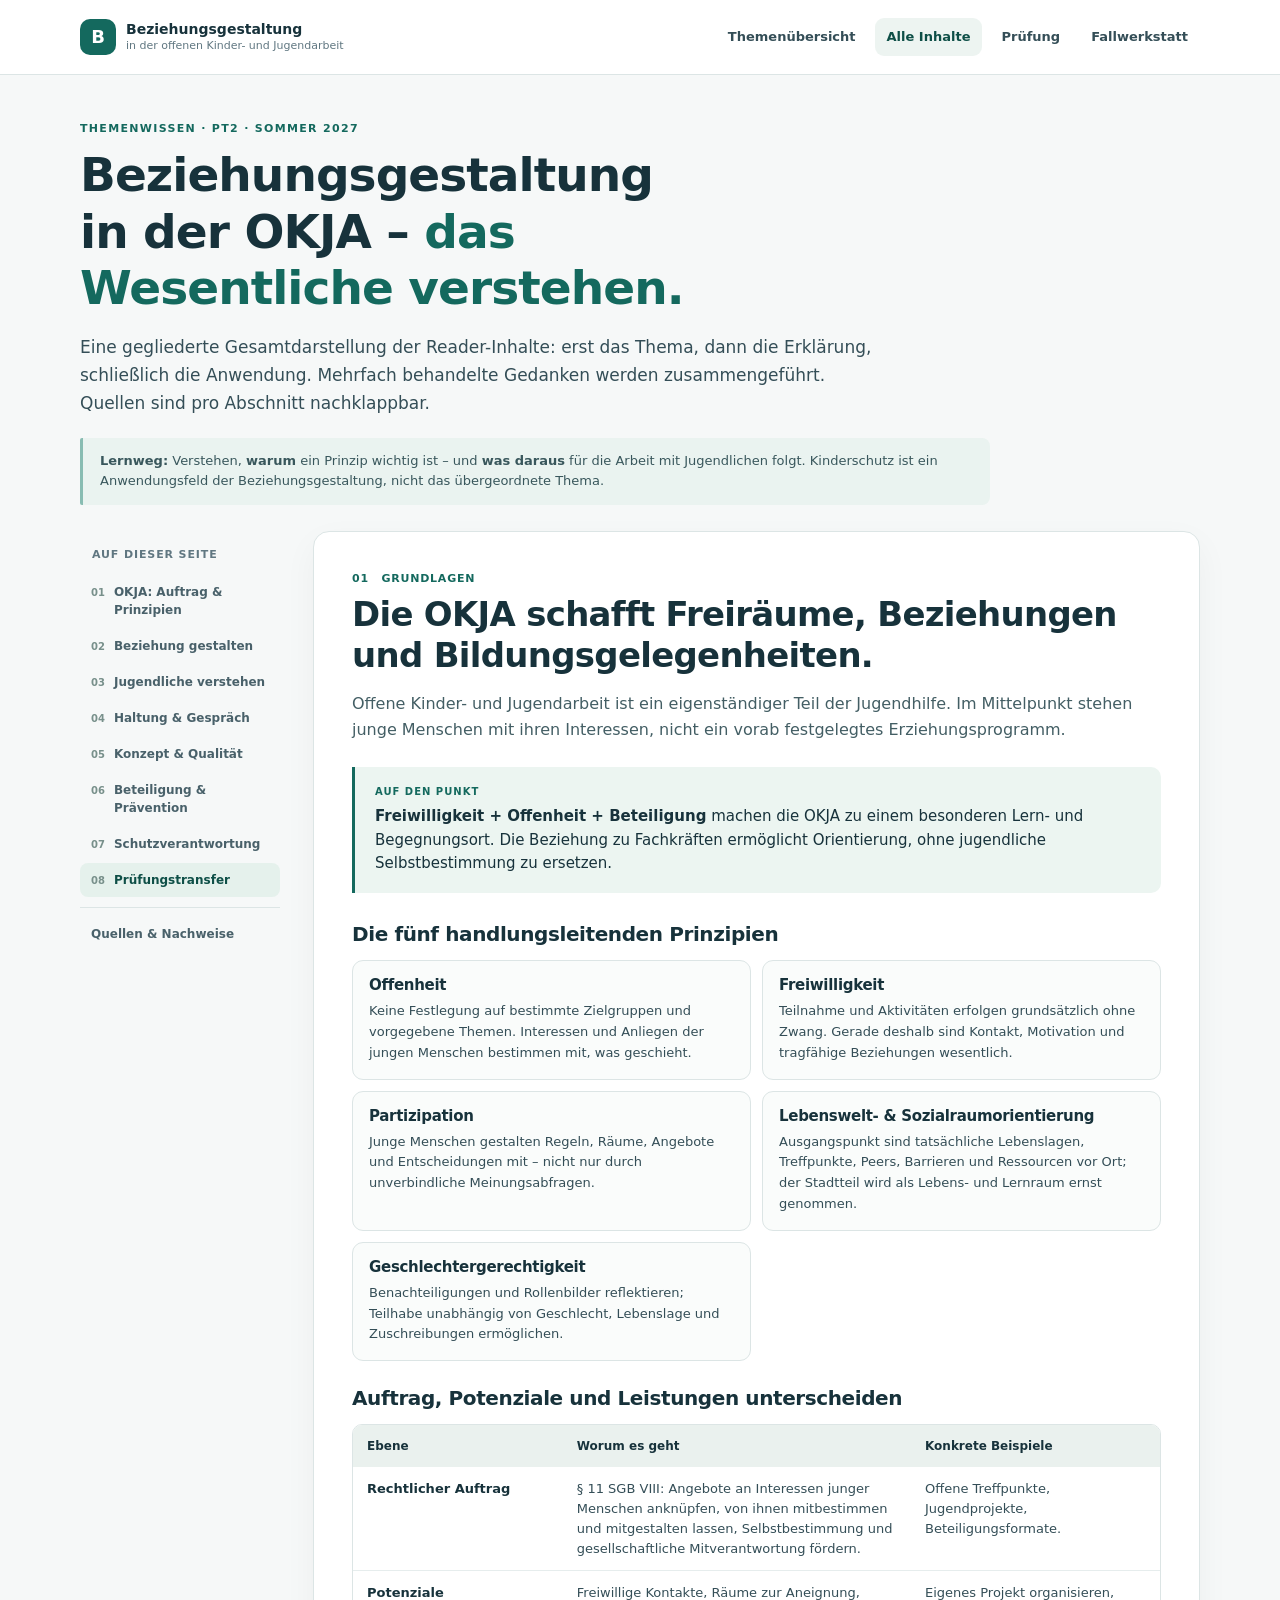
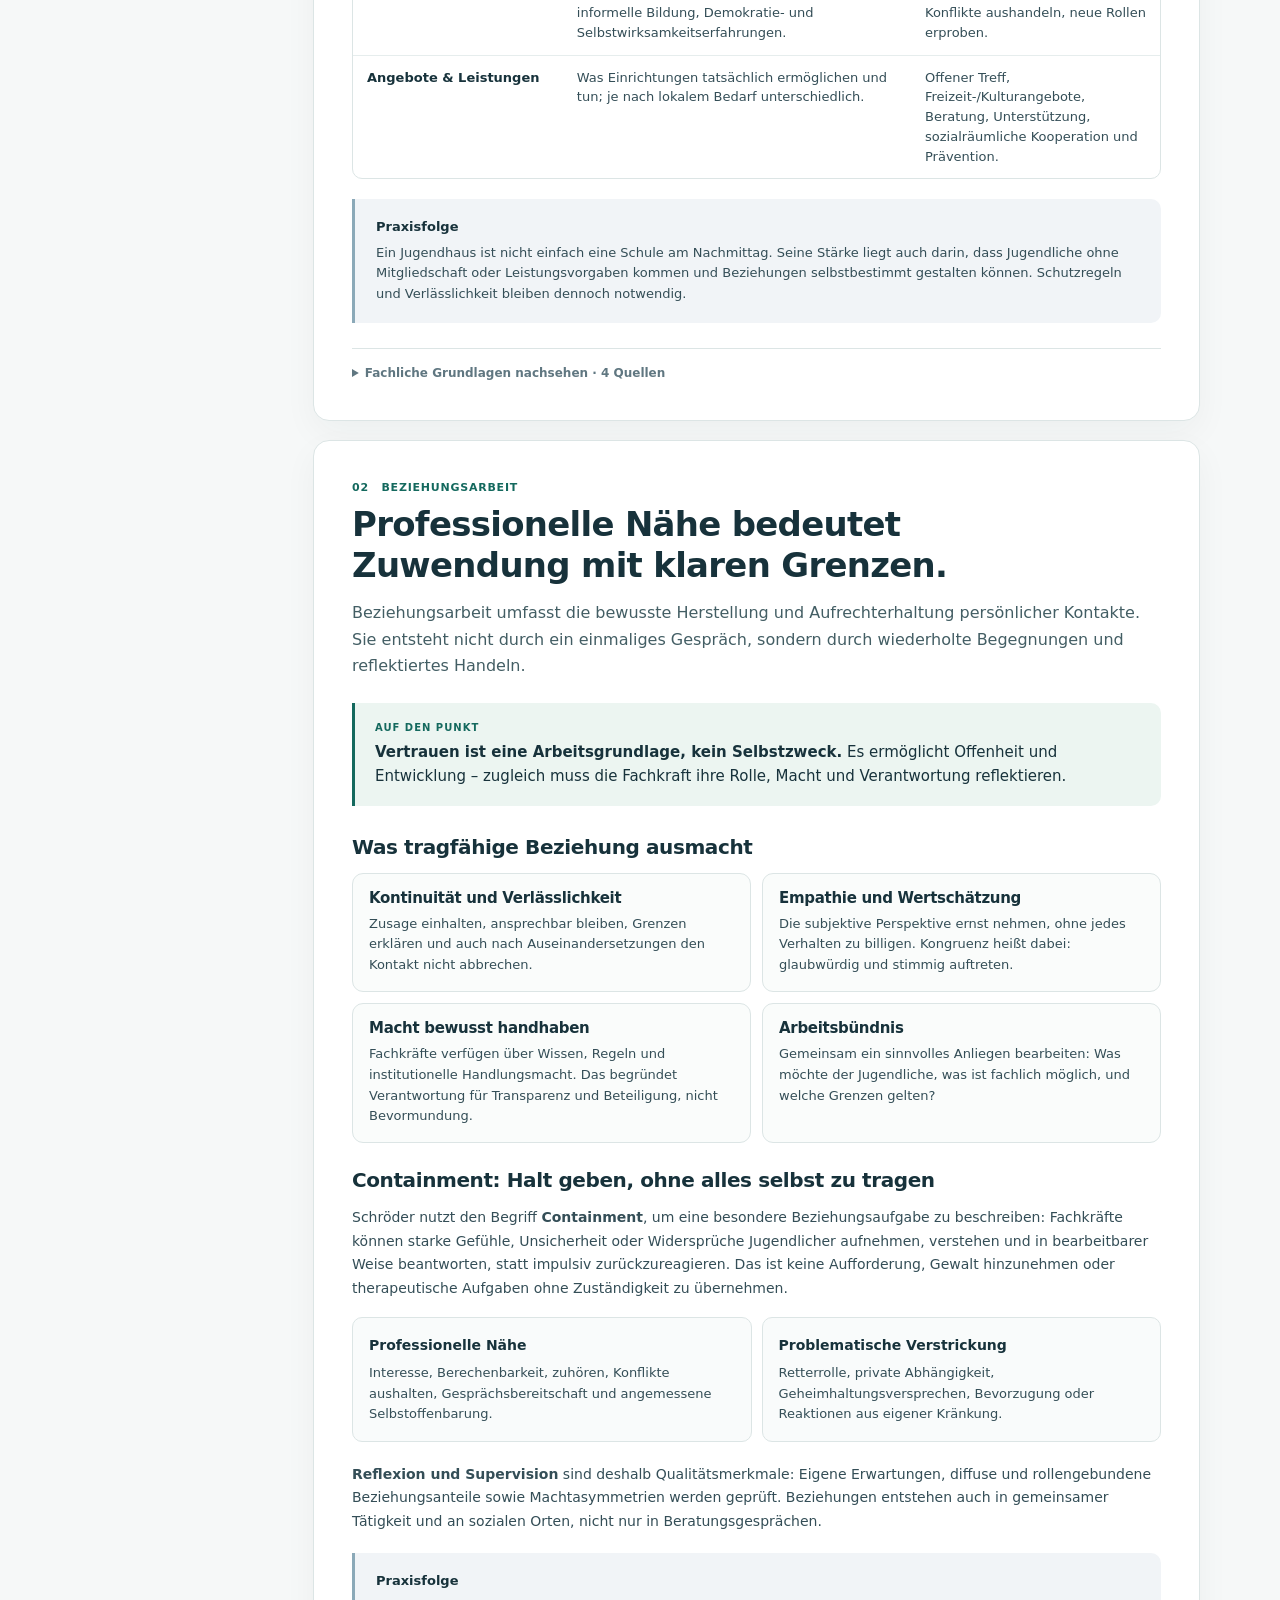
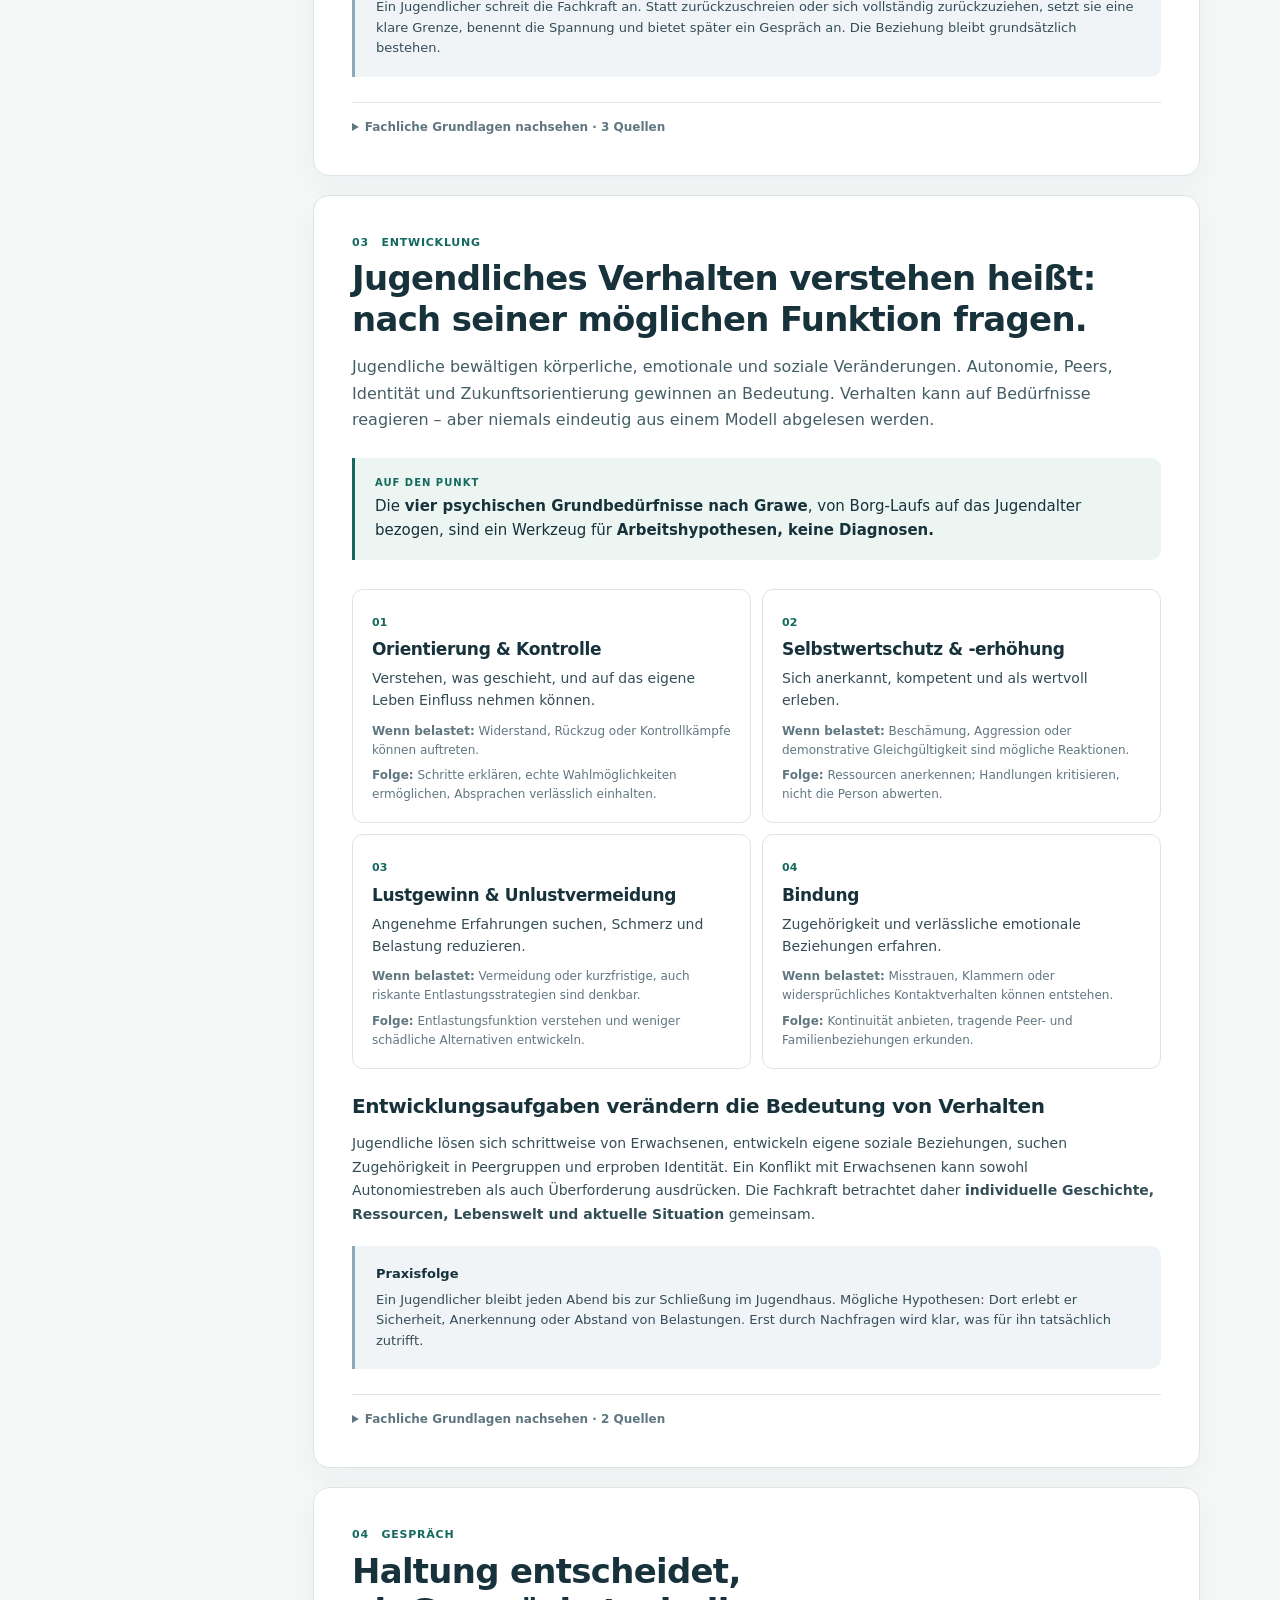
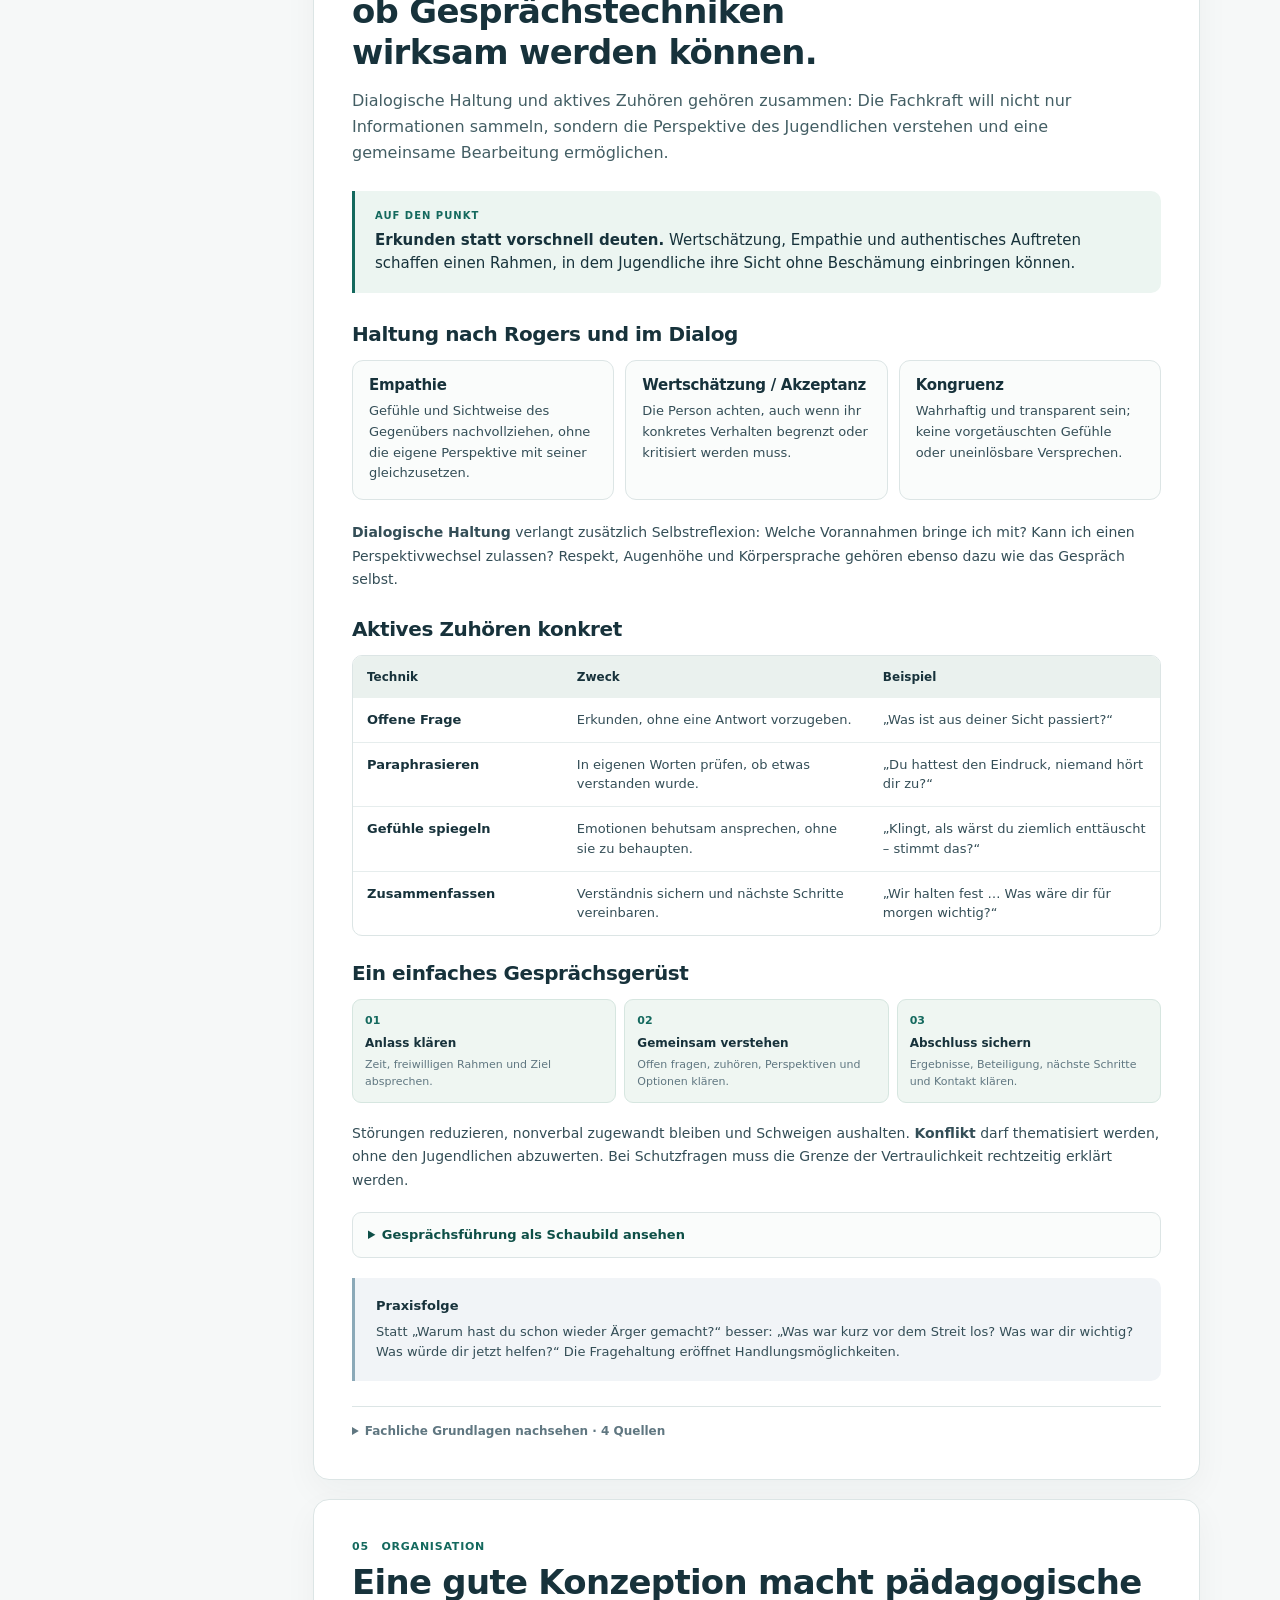
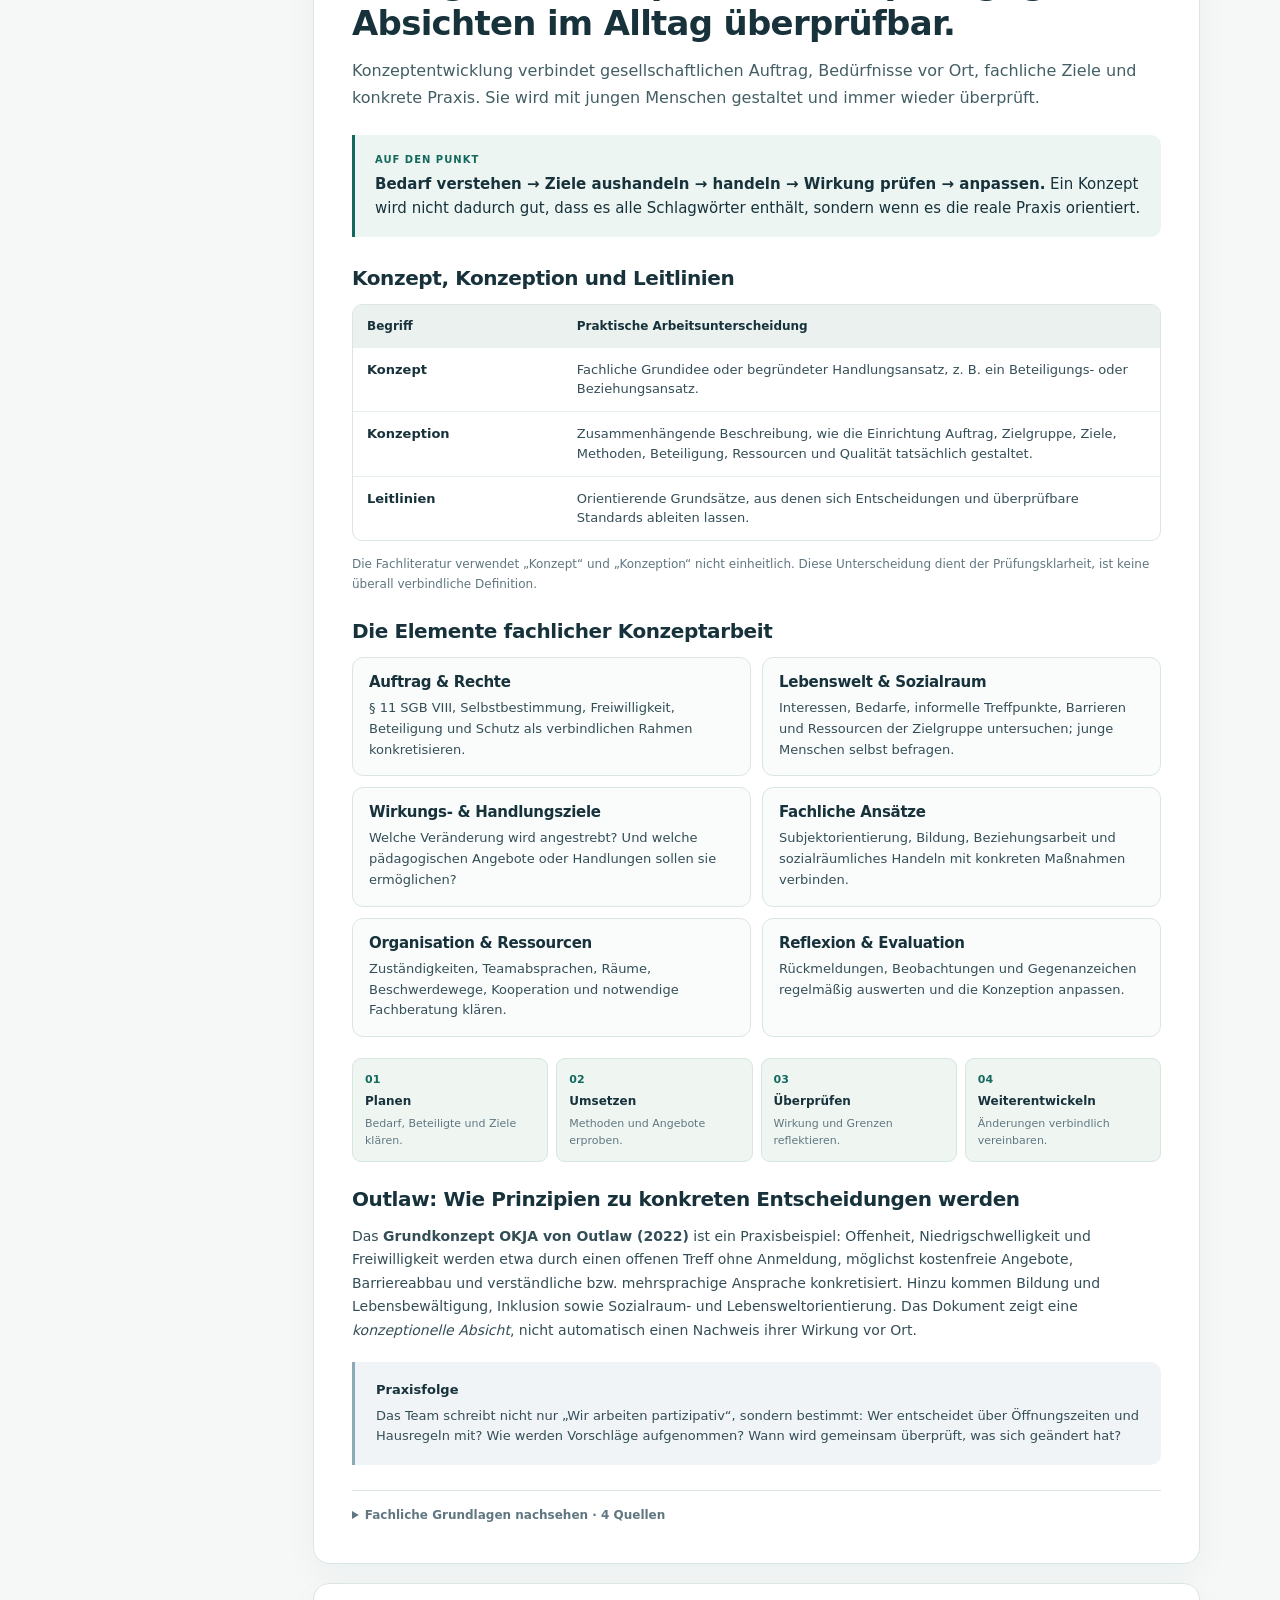
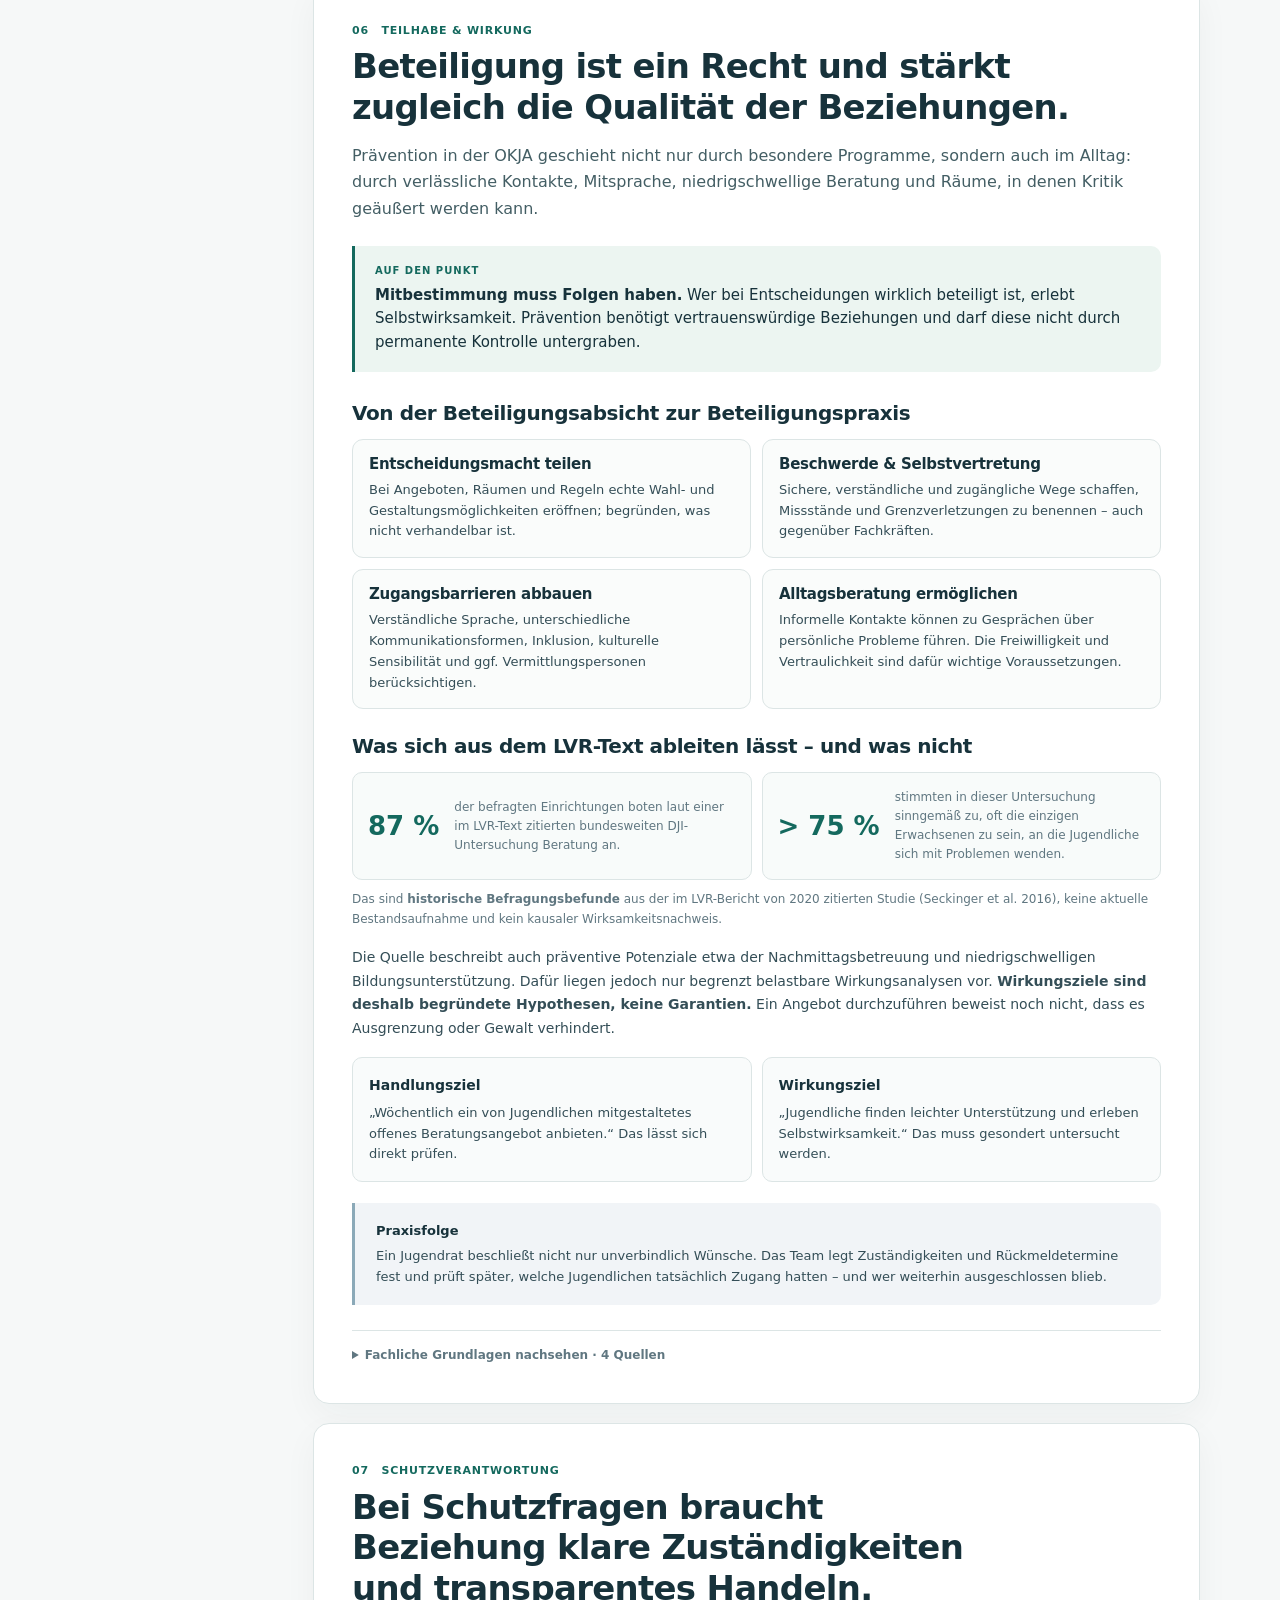
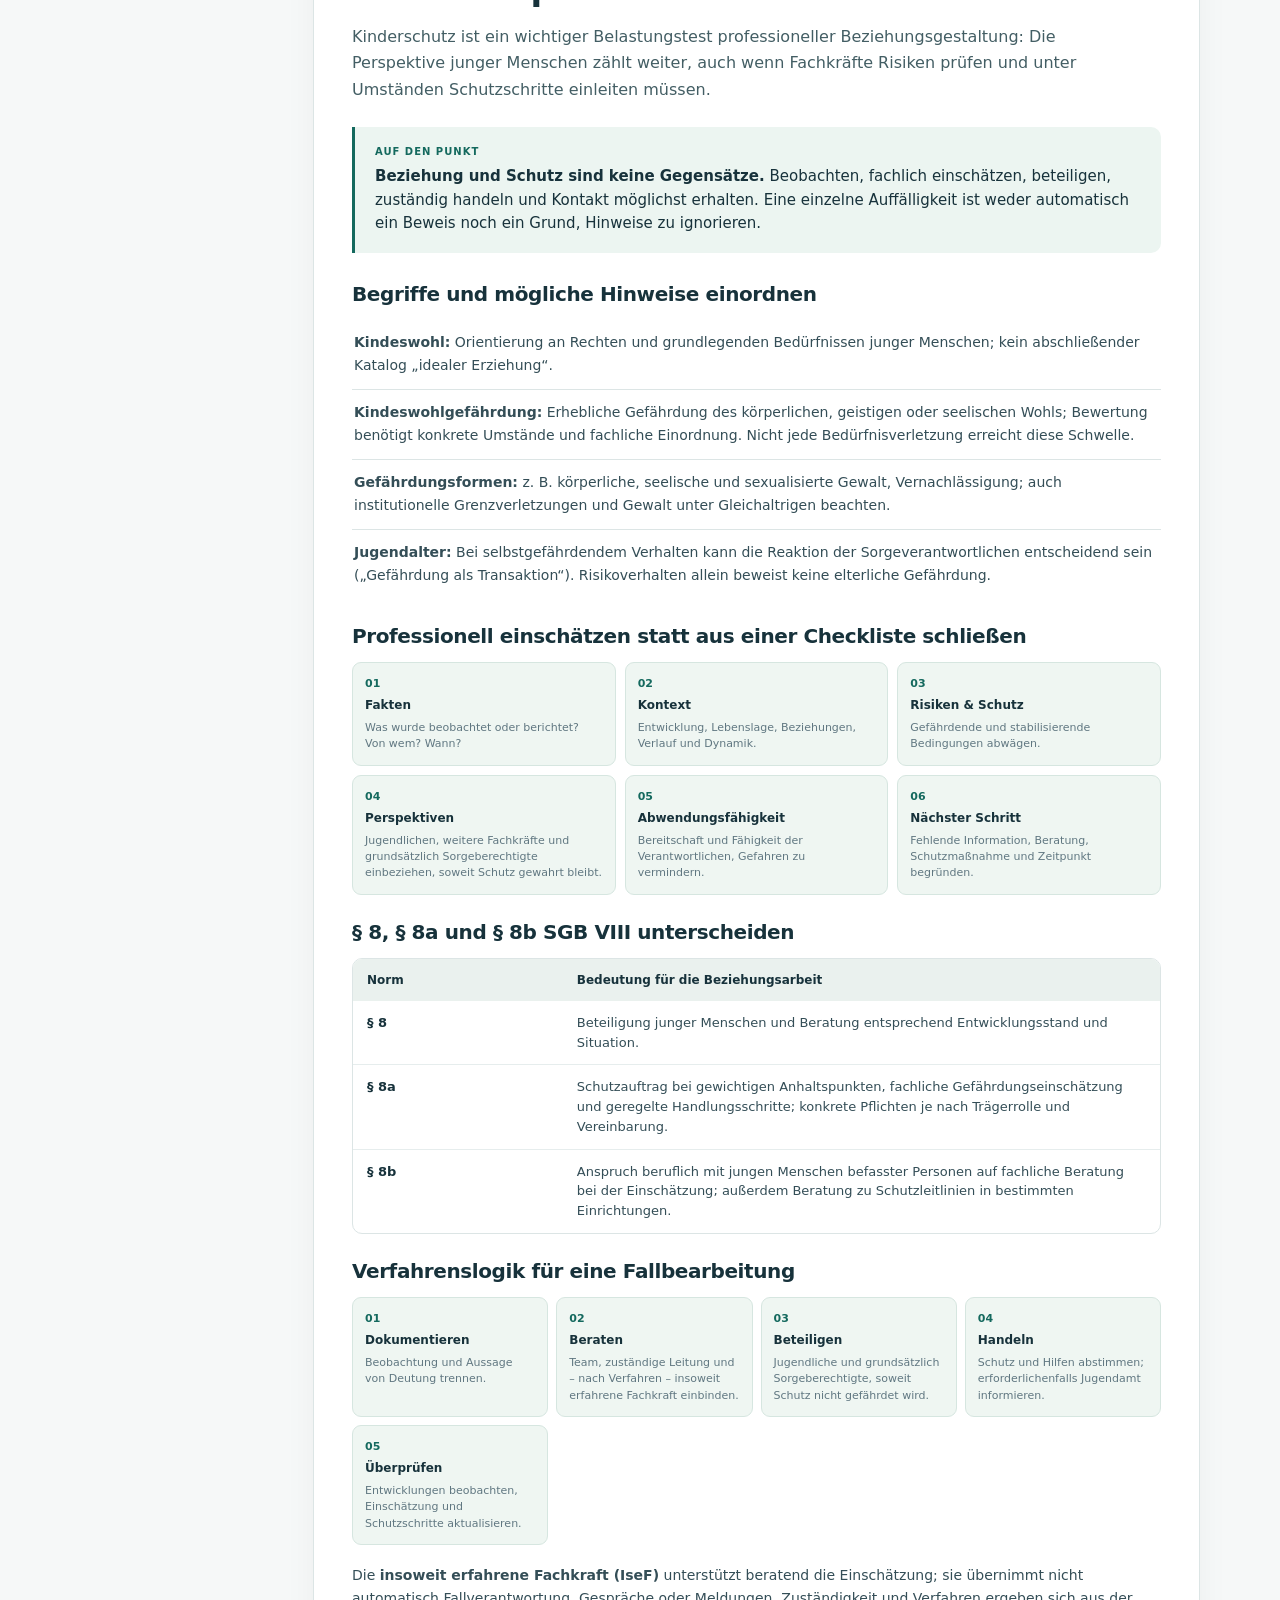
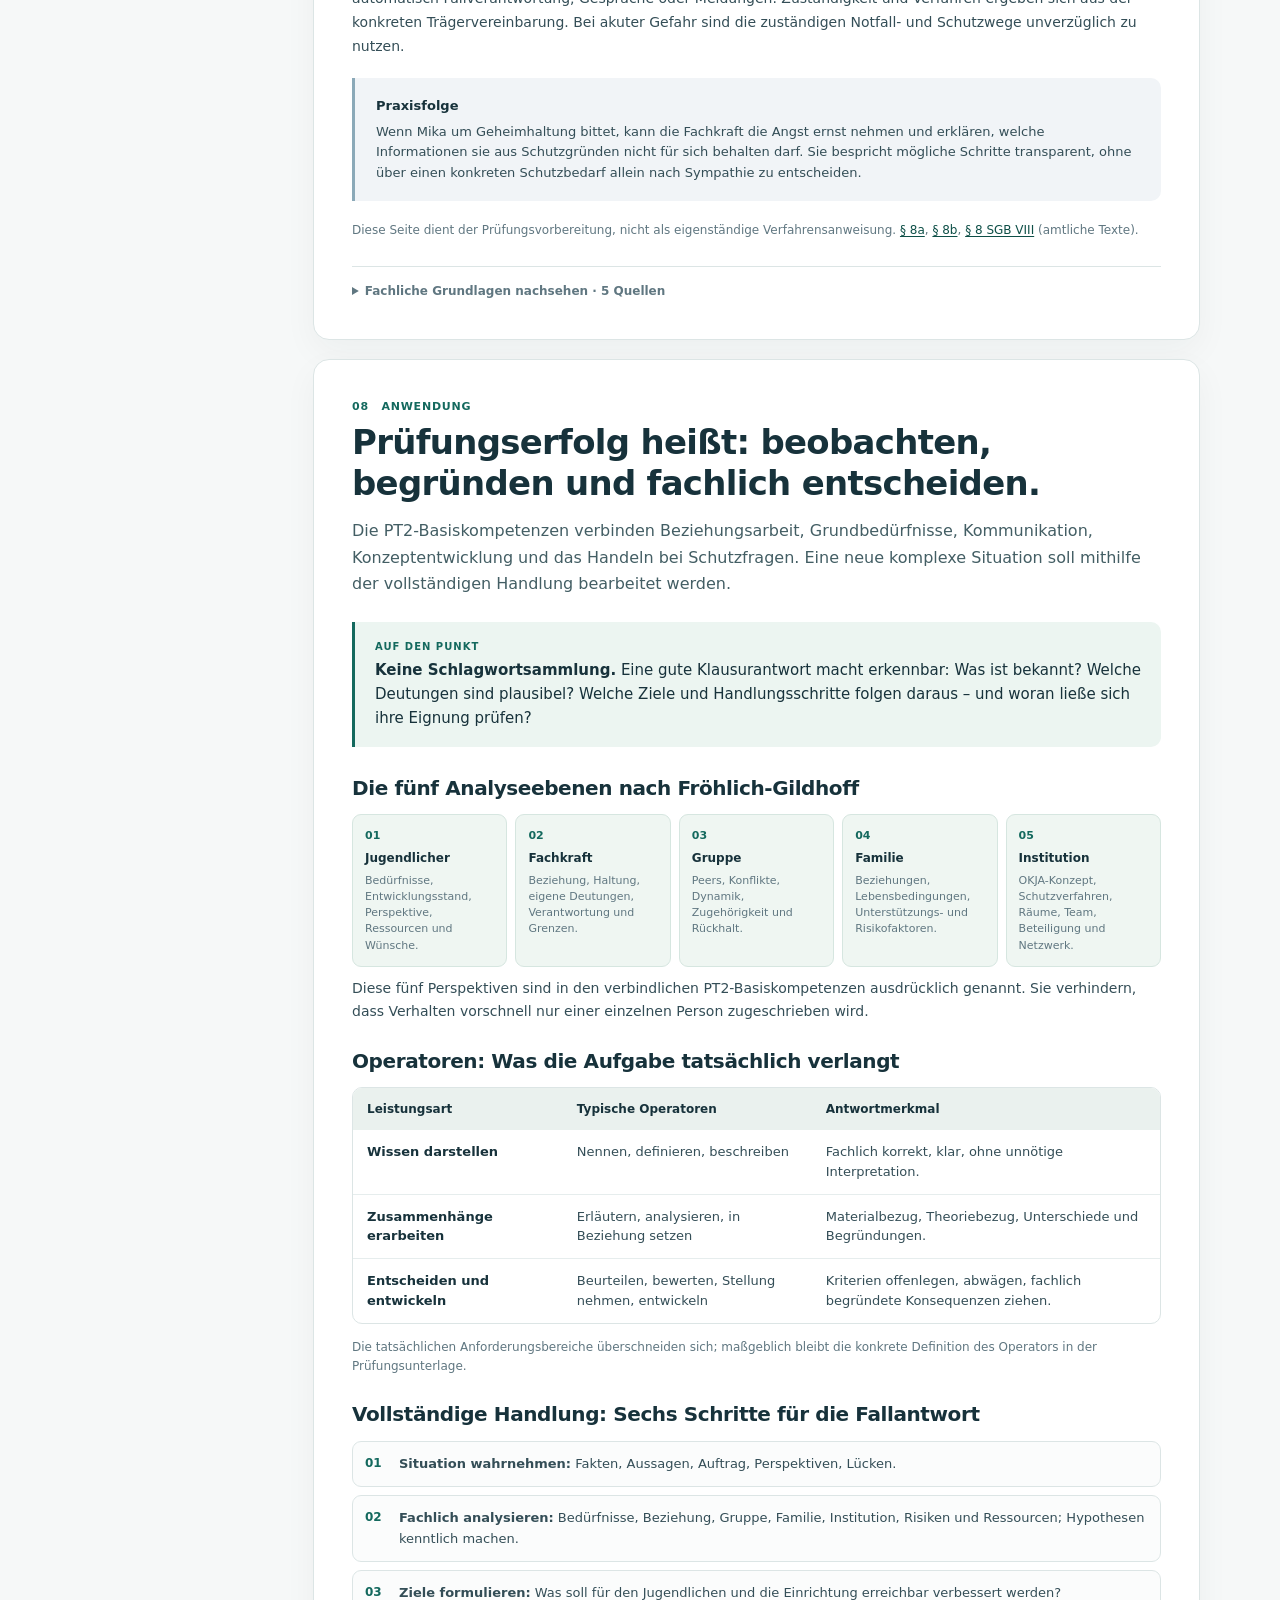
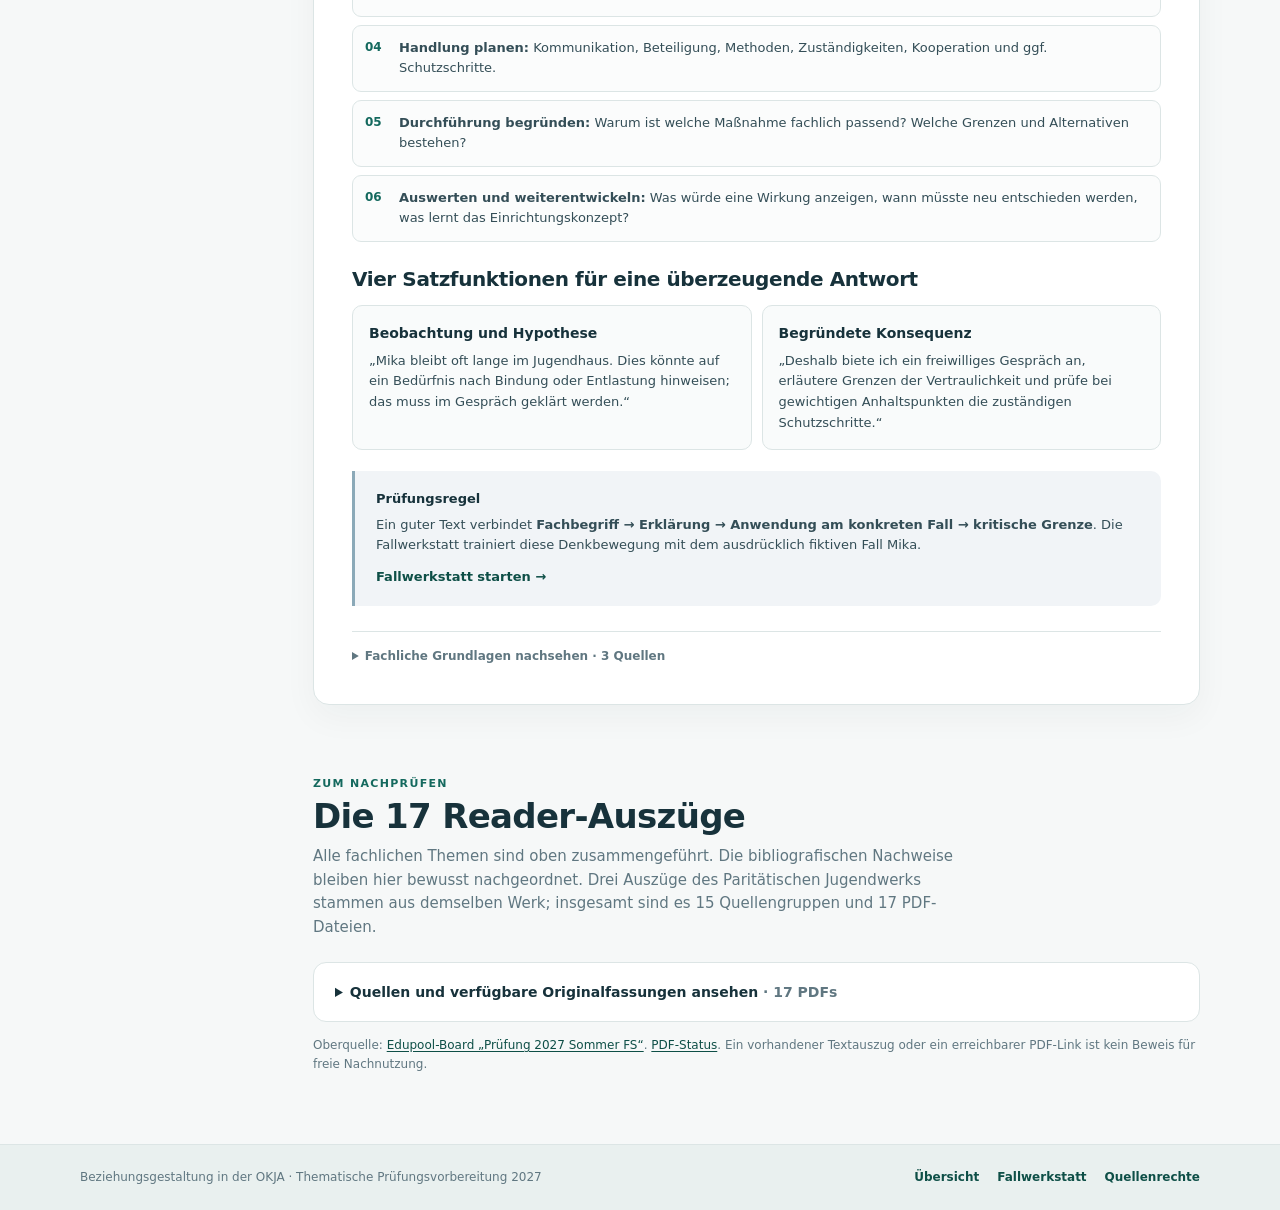
==== analyse.html @ 55eb548c "feat(site): organize OKJA exam knowledge into eight clear topics" ====
<!doctype html>
<html lang="de">
<head>
  <meta charset="utf-8">
  <meta name="viewport" content="width=device-width, initial-scale=1">
  <meta name="description" content="Das gesamte prüfungsrelevante Themenwissen zur Beziehungsgestaltung in der Offenen Kinder- und Jugendarbeit: acht klare Themen mit Kernaussagen, Begriffsunterschieden, Beispielen und Prüfungstransfer.">
  <title>Alle Inhalte · Beziehungsgestaltung in der OKJA</title>
  <link rel="stylesheet" href="site.css">
  <script defer src="site.js"></script>
</head>
<body class="knowledge-ui knowledge-deep">
  <a class="skip-link" href="#inhalt">Zum Inhalt</a>
  <header class="topbar">
    <div class="container topbar-inner">
      <a class="brand" href="index.html"><span class="brand-mark" aria-hidden="true">B</span><span><strong>Beziehungsgestaltung</strong><small>in der offenen Kinder- und Jugendarbeit</small></span></a>
      <nav class="topnav" aria-label="Hauptnavigation">
        <a href="index.html#themen">Themenübersicht</a>
        <a href="#okja" aria-current="page">Alle Inhalte</a>
        <a href="#pruefung">Prüfung</a>
        <a href="fallwerkstatt.html">Fallwerkstatt</a>
      </nav>
    </div>
  </header>
  <main id="inhalt">
    <div class="container">
      <section class="deep-hero" aria-labelledby="title">
        <p class="eyebrow">Themenwissen · PT2 · Sommer 2027</p>
        <h1 id="title">Beziehungsgestaltung in der OKJA – <span class="accent-text">das Wesentliche verstehen.</span></h1>
        <p>Eine gegliederte Gesamtdarstellung der Reader-Inhalte: erst das Thema, dann die Erklärung, schließlich die Anwendung. Mehrfach behandelte Gedanken werden zusammengeführt. Quellen sind pro Abschnitt nachklappbar.</p>
        <div class="reading-hint"><strong>Lernweg:</strong> Verstehen, <strong>warum</strong> ein Prinzip wichtig ist – und <strong>was daraus</strong> für die Arbeit mit Jugendlichen folgt. Kinderschutz ist ein Anwendungsfeld der Beziehungsgestaltung, nicht das übergeordnete Thema.</div>
      </section>
      <div class="deep-layout">
        <aside class="chapter-nav" aria-label="Themennavigation">
          <strong>Auf dieser Seite</strong>
          <nav>
            <a href="#okja"><span>01</span> OKJA: Auftrag & Prinzipien</a>
            <a href="#beziehung"><span>02</span> Beziehung gestalten</a>
            <a href="#beduerfnisse"><span>03</span> Jugendliche verstehen</a>
            <a href="#kommunikation"><span>04</span> Haltung & Gespräch</a>
            <a href="#konzept"><span>05</span> Konzept & Qualität</a>
            <a href="#praevention"><span>06</span> Beteiligung & Prävention</a>
            <a href="#schutz"><span>07</span> Schutzverantwortung</a>
            <a href="#pruefung"><span>08</span> Prüfungstransfer</a>
            <a class="nav-secondary" href="#quellen">Quellen & Nachweise</a>
          </nav>
        </aside>

        <div class="chapters">
          <article class="topic-section" id="okja">
            <header class="chapter-heading">
              <div class="chapter-count">01 <span>Grundlagen</span></div>
              <h2>Die OKJA schafft Freiräume, Beziehungen und Bildungsgelegenheiten.</h2>
              <p class="chapter-lead">Offene Kinder- und Jugendarbeit ist ein eigenständiger Teil der Jugendhilfe. Im Mittelpunkt stehen junge Menschen mit ihren Interessen, nicht ein vorab festgelegtes Erziehungsprogramm.</p>
            </header>
            <div class="essence"><span>Auf den Punkt</span><p><strong>Freiwilligkeit + Offenheit + Beteiligung</strong> machen die OKJA zu einem besonderen Lern- und Begegnungsort. Die Beziehung zu Fachkräften ermöglicht Orientierung, ohne jugendliche Selbstbestimmung zu ersetzen.</p></div>
            <h3>Die fünf handlungsleitenden Prinzipien</h3>
            <div class="concept-grid">
              <div class="concept"><h4>Offenheit</h4><p>Keine Festlegung auf bestimmte Zielgruppen und vorgegebene Themen. Interessen und Anliegen der jungen Menschen bestimmen mit, was geschieht.</p></div>
              <div class="concept"><h4>Freiwilligkeit</h4><p>Teilnahme und Aktivitäten erfolgen grundsätzlich ohne Zwang. Gerade deshalb sind Kontakt, Motivation und tragfähige Beziehungen wesentlich.</p></div>
              <div class="concept"><h4>Partizipation</h4><p>Junge Menschen gestalten Regeln, Räume, Angebote und Entscheidungen mit – nicht nur durch unverbindliche Meinungsabfragen.</p></div>
              <div class="concept"><h4>Lebenswelt- & Sozialraumorientierung</h4><p>Ausgangspunkt sind tatsächliche Lebenslagen, Treffpunkte, Peers, Barrieren und Ressourcen vor Ort; der Stadtteil wird als Lebens- und Lernraum ernst genommen.</p></div>
              <div class="concept"><h4>Geschlechtergerechtigkeit</h4><p>Benachteiligungen und Rollenbilder reflektieren; Teilhabe unabhängig von Geschlecht, Lebenslage und Zuschreibungen ermöglichen.</p></div>
            </div>
            <h3>Auftrag, Potenziale und Leistungen unterscheiden</h3>
            <div class="table-scroll"><table class="knowledge-table"><thead><tr><th>Ebene</th><th>Worum es geht</th><th>Konkrete Beispiele</th></tr></thead><tbody>
              <tr><th>Rechtlicher Auftrag</th><td>§ 11 SGB VIII: Angebote an Interessen junger Menschen anknüpfen, von ihnen mitbestimmen und mitgestalten lassen, Selbstbestimmung und gesellschaftliche Mitverantwortung fördern.</td><td>Offene Treffpunkte, Jugendprojekte, Beteiligungsformate.</td></tr>
              <tr><th>Potenziale</th><td>Freiwillige Kontakte, Räume zur Aneignung, informelle Bildung, Demokratie- und Selbstwirksamkeitserfahrungen.</td><td>Eigenes Projekt organisieren, Konflikte aushandeln, neue Rollen erproben.</td></tr>
              <tr><th>Angebote & Leistungen</th><td>Was Einrichtungen tatsächlich ermöglichen und tun; je nach lokalem Bedarf unterschiedlich.</td><td>Offener Treff, Freizeit-/Kulturangebote, Beratung, Unterstützung, sozialräumliche Kooperation und Prävention.</td></tr>
            </tbody></table></div>
            <div class="practice"><strong>Praxisfolge</strong><p>Ein Jugendhaus ist nicht einfach eine Schule am Nachmittag. Seine Stärke liegt auch darin, dass Jugendliche ohne Mitgliedschaft oder Leistungsvorgaben kommen und Beziehungen selbstbestimmt gestalten können. Schutzregeln und Verlässlichkeit bleiben dennoch notwendig.</p></div>
            <div class="sources-placeholder" data-source-ids="agjf-okja,outlaw-okja,kvjs-kinderschutz,lvr-wissen-was-wirkt"></div>
          </article>

          <article class="topic-section" id="beziehung">
            <header class="chapter-heading">
              <div class="chapter-count">02 <span>Beziehungsarbeit</span></div>
              <h2>Professionelle Nähe bedeutet Zuwendung mit klaren Grenzen.</h2>
              <p class="chapter-lead">Beziehungsarbeit umfasst die bewusste Herstellung und Aufrechterhaltung persönlicher Kontakte. Sie entsteht nicht durch ein einmaliges Gespräch, sondern durch wiederholte Begegnungen und reflektiertes Handeln.</p>
            </header>
            <div class="essence"><span>Auf den Punkt</span><p><strong>Vertrauen ist eine Arbeitsgrundlage, kein Selbstzweck.</strong> Es ermöglicht Offenheit und Entwicklung – zugleich muss die Fachkraft ihre Rolle, Macht und Verantwortung reflektieren.</p></div>
            <h3>Was tragfähige Beziehung ausmacht</h3>
            <div class="concept-grid">
              <div class="concept"><h4>Kontinuität und Verlässlichkeit</h4><p>Zusage einhalten, ansprechbar bleiben, Grenzen erklären und auch nach Auseinandersetzungen den Kontakt nicht abbrechen.</p></div>
              <div class="concept"><h4>Empathie und Wertschätzung</h4><p>Die subjektive Perspektive ernst nehmen, ohne jedes Verhalten zu billigen. Kongruenz heißt dabei: glaubwürdig und stimmig auftreten.</p></div>
              <div class="concept"><h4>Macht bewusst handhaben</h4><p>Fachkräfte verfügen über Wissen, Regeln und institutionelle Handlungsmacht. Das begründet Verantwortung für Transparenz und Beteiligung, nicht Bevormundung.</p></div>
              <div class="concept"><h4>Arbeitsbündnis</h4><p>Gemeinsam ein sinnvolles Anliegen bearbeiten: Was möchte der Jugendliche, was ist fachlich möglich, und welche Grenzen gelten?</p></div>
            </div>
            <h3>Containment: Halt geben, ohne alles selbst zu tragen</h3>
            <p>Schröder nutzt den Begriff <strong>Containment</strong>, um eine besondere Beziehungsaufgabe zu beschreiben: Fachkräfte können starke Gefühle, Unsicherheit oder Widersprüche Jugendlicher aufnehmen, verstehen und in bearbeitbarer Weise beantworten, statt impulsiv zurückzureagieren. Das ist keine Aufforderung, Gewalt hinzunehmen oder therapeutische Aufgaben ohne Zuständigkeit zu übernehmen.</p>
            <div class="contrast-pair">
              <div><strong>Professionelle Nähe</strong><p>Interesse, Berechenbarkeit, zuhören, Konflikte aushalten, Gesprächsbereitschaft und angemessene Selbstoffenbarung.</p></div>
              <div><strong>Problematische Verstrickung</strong><p>Retterrolle, private Abhängigkeit, Geheimhaltungsversprechen, Bevorzugung oder Reaktionen aus eigener Kränkung.</p></div>
            </div>
            <p><strong>Reflexion und Supervision</strong> sind deshalb Qualitätsmerkmale: Eigene Erwartungen, diffuse und rollengebundene Beziehungsanteile sowie Machtasymmetrien werden geprüft. Beziehungen entstehen auch in gemeinsamer Tätigkeit und an sozialen Orten, nicht nur in Beratungsgesprächen.</p>
            <div class="practice"><strong>Praxisfolge</strong><p>Ein Jugendlicher schreit die Fachkraft an. Statt zurückzuschreien oder sich vollständig zurückzuziehen, setzt sie eine klare Grenze, benennt die Spannung und bietet später ein Gespräch an. Die Beziehung bleibt grundsätzlich bestehen.</p></div>
            <div class="sources-placeholder" data-source-ids="simon-beziehungsarbeit,schroeder-beziehungsarbeit,borg-laufs"></div>
          </article>

          <article class="topic-section" id="beduerfnisse">
            <header class="chapter-heading">
              <div class="chapter-count">03 <span>Entwicklung</span></div>
              <h2>Jugendliches Verhalten verstehen heißt: nach seiner möglichen Funktion fragen.</h2>
              <p class="chapter-lead">Jugendliche bewältigen körperliche, emotionale und soziale Veränderungen. Autonomie, Peers, Identität und Zukunftsorientierung gewinnen an Bedeutung. Verhalten kann auf Bedürfnisse reagieren – aber niemals eindeutig aus einem Modell abgelesen werden.</p>
            </header>
            <div class="essence"><span>Auf den Punkt</span><p>Die <strong>vier psychischen Grundbedürfnisse nach Grawe</strong>, von Borg-Laufs auf das Jugendalter bezogen, sind ein Werkzeug für <strong>Arbeitshypothesen, keine Diagnosen.</strong></p></div>
            <div class="needs-grid">
              <div class="need"><span>01</span><h3>Orientierung & Kontrolle</h3><p>Verstehen, was geschieht, und auf das eigene Leben Einfluss nehmen können.</p><small><strong>Wenn belastet:</strong> Widerstand, Rückzug oder Kontrollkämpfe können auftreten.</small><small><strong>Folge:</strong> Schritte erklären, echte Wahlmöglichkeiten ermöglichen, Absprachen verlässlich einhalten.</small></div>
              <div class="need"><span>02</span><h3>Selbstwertschutz & -erhöhung</h3><p>Sich anerkannt, kompetent und als wertvoll erleben.</p><small><strong>Wenn belastet:</strong> Beschämung, Aggression oder demonstrative Gleichgültigkeit sind mögliche Reaktionen.</small><small><strong>Folge:</strong> Ressourcen anerkennen; Handlungen kritisieren, nicht die Person abwerten.</small></div>
              <div class="need"><span>03</span><h3>Lustgewinn & Unlustvermeidung</h3><p>Angenehme Erfahrungen suchen, Schmerz und Belastung reduzieren.</p><small><strong>Wenn belastet:</strong> Vermeidung oder kurzfristige, auch riskante Entlastungsstrategien sind denkbar.</small><small><strong>Folge:</strong> Entlastungsfunktion verstehen und weniger schädliche Alternativen entwickeln.</small></div>
              <div class="need"><span>04</span><h3>Bindung</h3><p>Zugehörigkeit und verlässliche emotionale Beziehungen erfahren.</p><small><strong>Wenn belastet:</strong> Misstrauen, Klammern oder widersprüchliches Kontaktverhalten können entstehen.</small><small><strong>Folge:</strong> Kontinuität anbieten, tragende Peer- und Familienbeziehungen erkunden.</small></div>
            </div>
            <h3>Entwicklungsaufgaben verändern die Bedeutung von Verhalten</h3>
            <p>Jugendliche lösen sich schrittweise von Erwachsenen, entwickeln eigene soziale Beziehungen, suchen Zugehörigkeit in Peergruppen und erproben Identität. Ein Konflikt mit Erwachsenen kann sowohl Autonomiestreben als auch Überforderung ausdrücken. Die Fachkraft betrachtet daher <strong>individuelle Geschichte, Ressourcen, Lebenswelt und aktuelle Situation</strong> gemeinsam.</p>
            <div class="practice"><strong>Praxisfolge</strong><p>Ein Jugendlicher bleibt jeden Abend bis zur Schließung im Jugendhaus. Mögliche Hypothesen: Dort erlebt er Sicherheit, Anerkennung oder Abstand von Belastungen. Erst durch Nachfragen wird klar, was für ihn tatsächlich zutrifft.</p></div>
            <div class="sources-placeholder" data-source-ids="borg-laufs,schroeder-beziehungsarbeit"></div>
          </article>

          <article class="topic-section" id="kommunikation">
            <header class="chapter-heading">
              <div class="chapter-count">04 <span>Gespräch</span></div>
              <h2>Haltung entscheidet, ob Gesprächstechniken wirksam werden können.</h2>
              <p class="chapter-lead">Dialogische Haltung und aktives Zuhören gehören zusammen: Die Fachkraft will nicht nur Informationen sammeln, sondern die Perspektive des Jugendlichen verstehen und eine gemeinsame Bearbeitung ermöglichen.</p>
            </header>
            <div class="essence"><span>Auf den Punkt</span><p><strong>Erkunden statt vorschnell deuten.</strong> Wertschätzung, Empathie und authentisches Auftreten schaffen einen Rahmen, in dem Jugendliche ihre Sicht ohne Beschämung einbringen können.</p></div>
            <h3>Haltung nach Rogers und im Dialog</h3>
            <div class="concept-grid three">
              <div class="concept"><h4>Empathie</h4><p>Gefühle und Sichtweise des Gegenübers nachvollziehen, ohne die eigene Perspektive mit seiner gleichzusetzen.</p></div>
              <div class="concept"><h4>Wertschätzung / Akzeptanz</h4><p>Die Person achten, auch wenn ihr konkretes Verhalten begrenzt oder kritisiert werden muss.</p></div>
              <div class="concept"><h4>Kongruenz</h4><p>Wahrhaftig und transparent sein; keine vorgetäuschten Gefühle oder uneinlösbare Versprechen.</p></div>
            </div>
            <p><strong>Dialogische Haltung</strong> verlangt zusätzlich Selbstreflexion: Welche Vorannahmen bringe ich mit? Kann ich einen Perspektivwechsel zulassen? Respekt, Augenhöhe und Körpersprache gehören ebenso dazu wie das Gespräch selbst.</p>
            <h3>Aktives Zuhören konkret</h3>
            <div class="table-scroll"><table class="knowledge-table"><thead><tr><th>Technik</th><th>Zweck</th><th>Beispiel</th></tr></thead><tbody>
              <tr><th>Offene Frage</th><td>Erkunden, ohne eine Antwort vorzugeben.</td><td>„Was ist aus deiner Sicht passiert?“</td></tr>
              <tr><th>Paraphrasieren</th><td>In eigenen Worten prüfen, ob etwas verstanden wurde.</td><td>„Du hattest den Eindruck, niemand hört dir zu?“</td></tr>
              <tr><th>Gefühle spiegeln</th><td>Emotionen behutsam ansprechen, ohne sie zu behaupten.</td><td>„Klingt, als wärst du ziemlich enttäuscht – stimmt das?“</td></tr>
              <tr><th>Zusammenfassen</th><td>Verständnis sichern und nächste Schritte vereinbaren.</td><td>„Wir halten fest … Was wäre dir für morgen wichtig?“</td></tr>
            </tbody></table></div>
            <h3>Ein einfaches Gesprächsgerüst</h3>
            <div class="process-row" aria-label="Drei Gesprächsphasen">
              <div><span>01</span><strong>Anlass klären</strong><small>Zeit, freiwilligen Rahmen und Ziel absprechen.</small></div>
              <div><span>02</span><strong>Gemeinsam verstehen</strong><small>Offen fragen, zuhören, Perspektiven und Optionen klären.</small></div>
              <div><span>03</span><strong>Abschluss sichern</strong><small>Ergebnisse, Beteiligung, nächste Schritte und Kontakt klären.</small></div>
            </div>
            <p>Störungen reduzieren, nonverbal zugewandt bleiben und Schweigen aushalten. <strong>Konflikt</strong> darf thematisiert werden, ohne den Jugendlichen abzuwerten. Bei Schutzfragen muss die Grenze der Vertraulichkeit rechtzeitig erklärt werden.</p>
            <details class="optional-example"><summary>Gesprächsführung als Schaubild ansehen</summary><img src="assets/gespraechsfuehrung-jugendliche.png" loading="lazy" alt="Schaubild mit drei Phasen: Anlass und Ziel klären, Gespräch respektvoll gestalten und nächste Schritte gemeinsam sichern." class="source-illustration"></details>
            <div class="practice"><strong>Praxisfolge</strong><p>Statt „Warum hast du schon wieder Ärger gemacht?“ besser: „Was war kurz vor dem Streit los? Was war dir wichtig? Was würde dir jetzt helfen?“ Die Fragehaltung eröffnet Handlungsmöglichkeiten.</p></div>
            <div class="sources-placeholder" data-source-ids="dialogische-haltung,aktives-zuhoeren,simon-beziehungsarbeit,schroeder-beziehungsarbeit"></div>
          </article>

          <article class="topic-section" id="konzept">
            <header class="chapter-heading">
              <div class="chapter-count">05 <span>Organisation</span></div>
              <h2>Eine gute Konzeption macht pädagogische Absichten im Alltag überprüfbar.</h2>
              <p class="chapter-lead">Konzeptentwicklung verbindet gesellschaftlichen Auftrag, Bedürfnisse vor Ort, fachliche Ziele und konkrete Praxis. Sie wird mit jungen Menschen gestaltet und immer wieder überprüft.</p>
            </header>
            <div class="essence"><span>Auf den Punkt</span><p><strong>Bedarf verstehen → Ziele aushandeln → handeln → Wirkung prüfen → anpassen.</strong> Ein Konzept wird nicht dadurch gut, dass es alle Schlagwörter enthält, sondern wenn es die reale Praxis orientiert.</p></div>
            <h3>Konzept, Konzeption und Leitlinien</h3>
            <div class="table-scroll"><table class="knowledge-table"><thead><tr><th>Begriff</th><th>Praktische Arbeitsunterscheidung</th></tr></thead><tbody>
              <tr><th>Konzept</th><td>Fachliche Grundidee oder begründeter Handlungsansatz, z. B. ein Beteiligungs- oder Beziehungsansatz.</td></tr>
              <tr><th>Konzeption</th><td>Zusammenhängende Beschreibung, wie die Einrichtung Auftrag, Zielgruppe, Ziele, Methoden, Beteiligung, Ressourcen und Qualität tatsächlich gestaltet.</td></tr>
              <tr><th>Leitlinien</th><td>Orientierende Grundsätze, aus denen sich Entscheidungen und überprüfbare Standards ableiten lassen.</td></tr>
            </tbody></table></div>
            <p class="small-note">Die Fachliteratur verwendet „Konzept“ und „Konzeption“ nicht einheitlich. Diese Unterscheidung dient der Prüfungsklarheit, ist keine überall verbindliche Definition.</p>
            <h3>Die Elemente fachlicher Konzeptarbeit</h3>
            <div class="concept-grid">
              <div class="concept"><h4>Auftrag & Rechte</h4><p>§ 11 SGB VIII, Selbstbestimmung, Freiwilligkeit, Beteiligung und Schutz als verbindlichen Rahmen konkretisieren.</p></div>
              <div class="concept"><h4>Lebenswelt & Sozialraum</h4><p>Interessen, Bedarfe, informelle Treffpunkte, Barrieren und Ressourcen der Zielgruppe untersuchen; junge Menschen selbst befragen.</p></div>
              <div class="concept"><h4>Wirkungs- & Handlungsziele</h4><p>Welche Veränderung wird angestrebt? Und welche pädagogischen Angebote oder Handlungen sollen sie ermöglichen?</p></div>
              <div class="concept"><h4>Fachliche Ansätze</h4><p>Subjektorientierung, Bildung, Beziehungsarbeit und sozialräumliches Handeln mit konkreten Maßnahmen verbinden.</p></div>
              <div class="concept"><h4>Organisation & Ressourcen</h4><p>Zuständigkeiten, Teamabsprachen, Räume, Beschwerdewege, Kooperation und notwendige Fachberatung klären.</p></div>
              <div class="concept"><h4>Reflexion & Evaluation</h4><p>Rückmeldungen, Beobachtungen und Gegenanzeichen regelmäßig auswerten und die Konzeption anpassen.</p></div>
            </div>
            <div class="process-row" aria-label="Zyklus der Konzeptentwicklung">
              <div><span>01</span><strong>Planen</strong><small>Bedarf, Beteiligte und Ziele klären.</small></div>
              <div><span>02</span><strong>Umsetzen</strong><small>Methoden und Angebote erproben.</small></div>
              <div><span>03</span><strong>Überprüfen</strong><small>Wirkung und Grenzen reflektieren.</small></div>
              <div><span>04</span><strong>Weiterentwickeln</strong><small>Änderungen verbindlich vereinbaren.</small></div>
            </div>
            <h3>Outlaw: Wie Prinzipien zu konkreten Entscheidungen werden</h3>
            <p>Das <strong>Grundkonzept OKJA von Outlaw (2022)</strong> ist ein Praxisbeispiel: Offenheit, Niedrigschwelligkeit und Freiwilligkeit werden etwa durch einen offenen Treff ohne Anmeldung, möglichst kostenfreie Angebote, Barriereabbau und verständliche bzw. mehrsprachige Ansprache konkretisiert. Hinzu kommen Bildung und Lebensbewältigung, Inklusion sowie Sozialraum- und Lebensweltorientierung. Das Dokument zeigt eine <em>konzeptionelle Absicht</em>, nicht automatisch einen Nachweis ihrer Wirkung vor Ort.</p>
            <div class="practice"><strong>Praxisfolge</strong><p>Das Team schreibt nicht nur „Wir arbeiten partizipativ“, sondern bestimmt: Wer entscheidet über Öffnungszeiten und Hausregeln mit? Wie werden Vorschläge aufgenommen? Wann wird gemeinsam überprüft, was sich geändert hat?</p></div>
            <div class="sources-placeholder" data-source-ids="sturzenhecker-konzepte,agjf-okja,outlaw-okja,pjw-schutzkonzepte"></div>
          </article>

          <article class="topic-section" id="praevention">
            <header class="chapter-heading">
              <div class="chapter-count">06 <span>Teilhabe & Wirkung</span></div>
              <h2>Beteiligung ist ein Recht und stärkt zugleich die Qualität der Beziehungen.</h2>
              <p class="chapter-lead">Prävention in der OKJA geschieht nicht nur durch besondere Programme, sondern auch im Alltag: durch verlässliche Kontakte, Mitsprache, niedrigschwellige Beratung und Räume, in denen Kritik geäußert werden kann.</p>
            </header>
            <div class="essence"><span>Auf den Punkt</span><p><strong>Mitbestimmung muss Folgen haben.</strong> Wer bei Entscheidungen wirklich beteiligt ist, erlebt Selbstwirksamkeit. Prävention benötigt vertrauenswürdige Beziehungen und darf diese nicht durch permanente Kontrolle untergraben.</p></div>
            <h3>Von der Beteiligungsabsicht zur Beteiligungspraxis</h3>
            <div class="concept-grid">
              <div class="concept"><h4>Entscheidungsmacht teilen</h4><p>Bei Angeboten, Räumen und Regeln echte Wahl- und Gestaltungsmöglichkeiten eröffnen; begründen, was nicht verhandelbar ist.</p></div>
              <div class="concept"><h4>Beschwerde & Selbstvertretung</h4><p>Sichere, verständliche und zugängliche Wege schaffen, Missstände und Grenzverletzungen zu benennen – auch gegenüber Fachkräften.</p></div>
              <div class="concept"><h4>Zugangsbarrieren abbauen</h4><p>Verständliche Sprache, unterschiedliche Kommunikationsformen, Inklusion, kulturelle Sensibilität und ggf. Vermittlungspersonen berücksichtigen.</p></div>
              <div class="concept"><h4>Alltagsberatung ermöglichen</h4><p>Informelle Kontakte können zu Gesprächen über persönliche Probleme führen. Die Freiwilligkeit und Vertraulichkeit sind dafür wichtige Voraussetzungen.</p></div>
            </div>
            <h3>Was sich aus dem LVR-Text ableiten lässt – und was nicht</h3>
            <div class="fact-grid">
              <div><strong>87 %</strong><span>der befragten Einrichtungen boten laut einer im LVR-Text zitierten bundesweiten DJI-Untersuchung Beratung an.</span></div>
              <div><strong>&gt; 75 %</strong><span>stimmten in dieser Untersuchung sinngemäß zu, oft die einzigen Erwachsenen zu sein, an die Jugendliche sich mit Problemen wenden.</span></div>
            </div>
            <p class="small-note">Das sind <strong>historische Befragungsbefunde</strong> aus der im LVR-Bericht von 2020 zitierten Studie (Seckinger et al. 2016), keine aktuelle Bestandsaufnahme und kein kausaler Wirksamkeitsnachweis.</p>
            <p>Die Quelle beschreibt auch präventive Potenziale etwa der Nachmittagsbetreuung und niedrigschwelligen Bildungsunterstützung. Dafür liegen jedoch nur begrenzt belastbare Wirkungsanalysen vor. <strong>Wirkungsziele sind deshalb begründete Hypothesen, keine Garantien.</strong> Ein Angebot durchzuführen beweist noch nicht, dass es Ausgrenzung oder Gewalt verhindert.</p>
            <div class="contrast-pair">
              <div><strong>Handlungsziel</strong><p>„Wöchentlich ein von Jugendlichen mitgestaltetes offenes Beratungsangebot anbieten.“ Das lässt sich direkt prüfen.</p></div>
              <div><strong>Wirkungsziel</strong><p>„Jugendliche finden leichter Unterstützung und erleben Selbstwirksamkeit.“ Das muss gesondert untersucht werden.</p></div>
            </div>
            <div class="practice"><strong>Praxisfolge</strong><p>Ein Jugendrat beschließt nicht nur unverbindlich Wünsche. Das Team legt Zuständigkeiten und Rückmeldetermine fest und prüft später, welche Jugendlichen tatsächlich Zugang hatten – und wer weiterhin ausgeschlossen blieb.</p></div>
            <div class="sources-placeholder" data-source-ids="pjw-schutzkonzepte,paritaetische-kinder-jugendschutz-2022,lvr-wissen-was-wirkt,agjf-okja"></div>
          </article>

          <article class="topic-section" id="schutz">
            <header class="chapter-heading">
              <div class="chapter-count">07 <span>Schutzverantwortung</span></div>
              <h2>Bei Schutzfragen braucht Beziehung klare Zuständigkeiten und transparentes Handeln.</h2>
              <p class="chapter-lead">Kinderschutz ist ein wichtiger Belastungstest professioneller Beziehungsgestaltung: Die Perspektive junger Menschen zählt weiter, auch wenn Fachkräfte Risiken prüfen und unter Umständen Schutzschritte einleiten müssen.</p>
            </header>
            <div class="essence"><span>Auf den Punkt</span><p><strong>Beziehung und Schutz sind keine Gegensätze.</strong> Beobachten, fachlich einschätzen, beteiligen, zuständig handeln und Kontakt möglichst erhalten. Eine einzelne Auffälligkeit ist weder automatisch ein Beweis noch ein Grund, Hinweise zu ignorieren.</p></div>
            <h3>Begriffe und mögliche Hinweise einordnen</h3>
            <ul class="clean-list">
              <li><strong>Kindeswohl:</strong> Orientierung an Rechten und grundlegenden Bedürfnissen junger Menschen; kein abschließender Katalog „idealer Erziehung“.</li>
              <li><strong>Kindeswohlgefährdung:</strong> Erhebliche Gefährdung des körperlichen, geistigen oder seelischen Wohls; Bewertung benötigt konkrete Umstände und fachliche Einordnung. Nicht jede Bedürfnisverletzung erreicht diese Schwelle.</li>
              <li><strong>Gefährdungsformen:</strong> z. B. körperliche, seelische und sexualisierte Gewalt, Vernachlässigung; auch institutionelle Grenzverletzungen und Gewalt unter Gleichaltrigen beachten.</li>
              <li><strong>Jugendalter:</strong> Bei selbstgefährdendem Verhalten kann die Reaktion der Sorgeverantwortlichen entscheidend sein („Gefährdung als Transaktion“). Risikoverhalten allein beweist keine elterliche Gefährdung.</li>
            </ul>
            <h3>Professionell einschätzen statt aus einer Checkliste schließen</h3>
            <div class="risk-grid">
              <div><span>01</span><strong>Fakten</strong><small>Was wurde beobachtet oder berichtet? Von wem? Wann?</small></div>
              <div><span>02</span><strong>Kontext</strong><small>Entwicklung, Lebenslage, Beziehungen, Verlauf und Dynamik.</small></div>
              <div><span>03</span><strong>Risiken & Schutz</strong><small>Gefährdende und stabilisierende Bedingungen abwägen.</small></div>
              <div><span>04</span><strong>Perspektiven</strong><small>Jugendlichen, weitere Fachkräfte und grundsätzlich Sorgeberechtigte einbeziehen, soweit Schutz gewahrt bleibt.</small></div>
              <div><span>05</span><strong>Abwendungsfähigkeit</strong><small>Bereitschaft und Fähigkeit der Verantwortlichen, Gefahren zu vermindern.</small></div>
              <div><span>06</span><strong>Nächster Schritt</strong><small>Fehlende Information, Beratung, Schutzmaßnahme und Zeitpunkt begründen.</small></div>
            </div>
            <h3>§ 8, § 8a und § 8b SGB VIII unterscheiden</h3>
            <div class="table-scroll"><table class="knowledge-table"><thead><tr><th>Norm</th><th>Bedeutung für die Beziehungsarbeit</th></tr></thead><tbody>
              <tr><th>§ 8</th><td>Beteiligung junger Menschen und Beratung entsprechend Entwicklungsstand und Situation.</td></tr>
              <tr><th>§ 8a</th><td>Schutzauftrag bei gewichtigen Anhaltspunkten, fachliche Gefährdungseinschätzung und geregelte Handlungsschritte; konkrete Pflichten je nach Trägerrolle und Vereinbarung.</td></tr>
              <tr><th>§ 8b</th><td>Anspruch beruflich mit jungen Menschen befasster Personen auf fachliche Beratung bei der Einschätzung; außerdem Beratung zu Schutzleitlinien in bestimmten Einrichtungen.</td></tr>
            </tbody></table></div>
            <h3>Verfahrenslogik für eine Fallbearbeitung</h3>
            <div class="process-row five" aria-label="Schutzverfahren in fünf Schritten">
              <div><span>01</span><strong>Dokumentieren</strong><small>Beobachtung und Aussage von Deutung trennen.</small></div>
              <div><span>02</span><strong>Beraten</strong><small>Team, zuständige Leitung und – nach Verfahren – insoweit erfahrene Fachkraft einbinden.</small></div>
              <div><span>03</span><strong>Beteiligen</strong><small>Jugendliche und grundsätzlich Sorgeberechtigte, soweit Schutz nicht gefährdet wird.</small></div>
              <div><span>04</span><strong>Handeln</strong><small>Schutz und Hilfen abstimmen; erforderlichenfalls Jugendamt informieren.</small></div>
              <div><span>05</span><strong>Überprüfen</strong><small>Entwicklungen beobachten, Einschätzung und Schutzschritte aktualisieren.</small></div>
            </div>
            <p>Die <strong>insoweit erfahrene Fachkraft (IseF)</strong> unterstützt beratend die Einschätzung; sie übernimmt nicht automatisch Fallverantwortung, Gespräche oder Meldungen. Zuständigkeit und Verfahren ergeben sich aus der konkreten Trägervereinbarung. Bei akuter Gefahr sind die zuständigen Notfall- und Schutzwege unverzüglich zu nutzen.</p>
            <div class="practice"><strong>Praxisfolge</strong><p>Wenn Mika um Geheimhaltung bittet, kann die Fachkraft die Angst ernst nehmen und erklären, welche Informationen sie aus Schutzgründen nicht für sich behalten darf. Sie bespricht mögliche Schritte transparent, ohne über einen konkreten Schutzbedarf allein nach Sympathie zu entscheiden.</p></div>
            <p class="small-note">Diese Seite dient der Prüfungsvorbereitung, nicht als eigenständige Verfahrensanweisung. <a href="https://www.gesetze-im-internet.de/sgb_8/__8a.html" target="_blank" rel="noopener noreferrer">§ 8a</a>, <a href="https://www.gesetze-im-internet.de/sgb_8/__8b.html" target="_blank" rel="noopener noreferrer">§ 8b</a>, <a href="https://www.gesetze-im-internet.de/sgb_8/__8.html" target="_blank" rel="noopener noreferrer">§ 8 SGB VIII</a> (amtliche Texte).</p>
            <div class="sources-placeholder" data-source-ids="kinderschutz-krisenintervention,kvjs-kinderschutz,pjw-schutzkonzepte,paritaetische-kinder-jugendschutz-2022,pt2-basiskompetenzen"></div>
          </article>

          <article class="topic-section" id="pruefung">
            <header class="chapter-heading">
              <div class="chapter-count">08 <span>Anwendung</span></div>
              <h2>Prüfungserfolg heißt: beobachten, begründen und fachlich entscheiden.</h2>
              <p class="chapter-lead">Die PT2-Basiskompetenzen verbinden Beziehungsarbeit, Grundbedürfnisse, Kommunikation, Konzeptentwicklung und das Handeln bei Schutzfragen. Eine neue komplexe Situation soll mithilfe der vollständigen Handlung bearbeitet werden.</p>
            </header>
            <div class="essence"><span>Auf den Punkt</span><p><strong>Keine Schlagwortsammlung.</strong> Eine gute Klausurantwort macht erkennbar: Was ist bekannt? Welche Deutungen sind plausibel? Welche Ziele und Handlungsschritte folgen daraus – und woran ließe sich ihre Eignung prüfen?</p></div>
            <h3>Die fünf Analyseebenen nach Fröhlich-Gildhoff</h3>
            <div class="level-grid">
              <div><span>01</span><strong>Jugendlicher</strong><small>Bedürfnisse, Entwicklungsstand, Perspektive, Ressourcen und Wünsche.</small></div>
              <div><span>02</span><strong>Fachkraft</strong><small>Beziehung, Haltung, eigene Deutungen, Verantwortung und Grenzen.</small></div>
              <div><span>03</span><strong>Gruppe</strong><small>Peers, Konflikte, Dynamik, Zugehörigkeit und Rückhalt.</small></div>
              <div><span>04</span><strong>Familie</strong><small>Beziehungen, Lebensbedingungen, Unterstützungs- und Risikofaktoren.</small></div>
              <div><span>05</span><strong>Institution</strong><small>OKJA-Konzept, Schutzverfahren, Räume, Team, Beteiligung und Netzwerk.</small></div>
            </div>
            <p>Diese fünf Perspektiven sind in den verbindlichen PT2-Basiskompetenzen ausdrücklich genannt. Sie verhindern, dass Verhalten vorschnell nur einer einzelnen Person zugeschrieben wird.</p>
            <h3>Operatoren: Was die Aufgabe tatsächlich verlangt</h3>
            <div class="table-scroll"><table class="knowledge-table"><thead><tr><th>Leistungsart</th><th>Typische Operatoren</th><th>Antwortmerkmal</th></tr></thead><tbody>
              <tr><th>Wissen darstellen</th><td>Nennen, definieren, beschreiben</td><td>Fachlich korrekt, klar, ohne unnötige Interpretation.</td></tr>
              <tr><th>Zusammenhänge erarbeiten</th><td>Erläutern, analysieren, in Beziehung setzen</td><td>Materialbezug, Theoriebezug, Unterschiede und Begründungen.</td></tr>
              <tr><th>Entscheiden und entwickeln</th><td>Beurteilen, bewerten, Stellung nehmen, entwickeln</td><td>Kriterien offenlegen, abwägen, fachlich begründete Konsequenzen ziehen.</td></tr>
            </tbody></table></div>
            <p class="small-note">Die tatsächlichen Anforderungsbereiche überschneiden sich; maßgeblich bleibt die konkrete Definition des Operators in der Prüfungsunterlage.</p>
            <h3>Vollständige Handlung: Sechs Schritte für die Fallantwort</h3>
            <ol class="action-sequence">
              <li><strong>Situation wahrnehmen:</strong> Fakten, Aussagen, Auftrag, Perspektiven, Lücken.</li>
              <li><strong>Fachlich analysieren:</strong> Bedürfnisse, Beziehung, Gruppe, Familie, Institution, Risiken und Ressourcen; Hypothesen kenntlich machen.</li>
              <li><strong>Ziele formulieren:</strong> Was soll für den Jugendlichen und die Einrichtung erreichbar verbessert werden?</li>
              <li><strong>Handlung planen:</strong> Kommunikation, Beteiligung, Methoden, Zuständigkeiten, Kooperation und ggf. Schutzschritte.</li>
              <li><strong>Durchführung begründen:</strong> Warum ist welche Maßnahme fachlich passend? Welche Grenzen und Alternativen bestehen?</li>
              <li><strong>Auswerten und weiterentwickeln:</strong> Was würde eine Wirkung anzeigen, wann müsste neu entschieden werden, was lernt das Einrichtungskonzept?</li>
            </ol>
            <h3>Vier Satzfunktionen für eine überzeugende Antwort</h3>
            <div class="contrast-pair">
              <div><strong>Beobachtung und Hypothese</strong><p>„Mika bleibt oft lange im Jugendhaus. Dies könnte auf ein Bedürfnis nach Bindung oder Entlastung hinweisen; das muss im Gespräch geklärt werden.“</p></div>
              <div><strong>Begründete Konsequenz</strong><p>„Deshalb biete ich ein freiwilliges Gespräch an, erläutere Grenzen der Vertraulichkeit und prüfe bei gewichtigen Anhaltspunkten die zuständigen Schutzschritte.“</p></div>
            </div>
            <div class="practice"><strong>Prüfungsregel</strong><p>Ein guter Text verbindet <strong>Fachbegriff → Erklärung → Anwendung am konkreten Fall → kritische Grenze</strong>. Die Fallwerkstatt trainiert diese Denkbewegung mit dem ausdrücklich fiktiven Fall Mika.</p><a class="text-link" href="fallwerkstatt.html">Fallwerkstatt starten →</a></div>
            <div class="sources-placeholder" data-source-ids="pt2-basiskompetenzen,operatorenliste,sturzenhecker-konzepte"></div>
          </article>
        </div>
      </div>

      <section id="quellen" class="bibliography bibliography-bottom" aria-labelledby="quellen-title">
        <div class="section-top">
          <p class="eyebrow">Zum Nachprüfen</p>
          <h2 id="quellen-title">Die 17 Reader-Auszüge</h2>
          <p>Alle fachlichen Themen sind oben zusammengeführt. Die bibliografischen Nachweise bleiben hier bewusst nachgeordnet. Drei Auszüge des Paritätischen Jugendwerks stammen aus demselben Werk; insgesamt sind es 15 Quellengruppen und 17 PDF-Dateien.</p>
        </div>
        <details class="source-directory"><summary>Quellen und verfügbare Originalfassungen ansehen <span class="muted">· 17 PDFs</span></summary>
          <div class="source-directory-content" data-source-directory><p>Quellenverzeichnis wird geladen …</p></div>
        </details>
        <p class="footnote">Oberquelle: <a href="https://boards.edupool.cloud/s/Id-aVXBZEkn6RYOYY1aaEximB7QgB7SL0YOhxrezpdM" target="_blank" rel="noopener noreferrer">Edupool-Board „Prüfung 2027 Sommer FS“</a>. <a href="quellen/pdf-quellen.md">PDF-Status</a>. Ein vorhandener Textauszug oder ein erreichbarer PDF-Link ist kein Beweis für freie Nachnutzung.</p>
      </section>
    </div>
  </main>
  <footer class="site-footer"><div class="container footer-inner"><span>Beziehungsgestaltung in der OKJA · Thematische Prüfungsvorbereitung 2027</span><nav aria-label="Fußnavigation"><a href="index.html">Übersicht</a><a href="fallwerkstatt.html">Fallwerkstatt</a><a href="RECHTE.md">Quellenrechte</a></nav></div></footer>
</body>
</html>
---- site.css ----
/* Kompakte gemeinsame Darstellung für die themenzentrierte Start- und Wissensseite.
   Die bestehende Fallwerkstatt verwendet weiter styles.css. */
:root {
  --ink: #17323b;
  --body: #344e57;
  --muted: #607781;
  --accent: #14695e;
  --accent-dark: #0e4f47;
  --bg: #f6f8f8;
  --paper: #ffffff;
  --wash: #edf4f1;
  --line: #dce5e5;
  --shadow: 0 12px 34px rgba(17, 44, 53, .045);
}
* { box-sizing: border-box; }
html { scroll-behavior: smooth; scroll-padding-top: 94px; }
body.knowledge-ui { margin: 0; background: var(--bg); color: var(--body); font: 16px/1.58 system-ui, -apple-system, "Segoe UI", Roboto, Arial, sans-serif; -webkit-font-smoothing: antialiased; }
.knowledge-ui h1, .knowledge-ui h2, .knowledge-ui h3, .knowledge-ui h4 { color: var(--ink); line-height: 1.2; margin: 0; text-wrap: balance; letter-spacing: -.02em; }
.knowledge-ui p { margin: 0; }
.knowledge-ui a { color: var(--accent-dark); text-underline-offset: .18em; }
.knowledge-ui a:hover { color: #075045; }
.knowledge-ui a:focus-visible, .knowledge-ui summary:focus-visible { outline: 3px solid #299f90; outline-offset: 3px; border-radius: 3px; }
.knowledge-ui strong { font-weight: 690; }
.knowledge-ui img { max-width: 100%; height: auto; }
.container { width: min(1120px, calc(100% - 48px)); margin-inline: auto; }
.skip-link { position: absolute; z-index: 99; left: 14px; top: -85px; padding: 10px 16px; color: #fff !important; background: #123c37; }
.skip-link:focus { top: 10px; }
.topbar { position: sticky; z-index: 20; top: 0; background: rgba(255, 255, 255, .97); border-bottom: 1px solid var(--line); backdrop-filter: blur(14px); }
.topbar-inner { display: flex; align-items: center; justify-content: space-between; gap: 22px; min-height: 74px; }
.brand { display: flex; gap: 10px; align-items: center; color: var(--ink) !important; text-decoration: none; min-width: 220px; }
.brand-mark { display: grid; place-items: center; width: 36px; height: 36px; border-radius: 10px; font-size: 18px; font-weight: 800; background: var(--accent); color: white; flex: 0 0 auto; }
.brand strong { display: block; font-size: 14px; line-height: 1.3; }
.brand small { display: block; font-size: 11px; color: var(--muted); line-height: 1.5; }
.topnav { display: flex; align-items: center; justify-content: flex-end; gap: 7px; flex-wrap: wrap; }
.topnav a { font-size: 13px; text-decoration: none; padding: 9px 12px; border-radius: 9px; font-weight: 650; color: var(--body); white-space: nowrap; }
.topnav a:hover, .topnav a[aria-current="page"] { background: var(--wash); color: var(--accent-dark); }
.eyebrow { text-transform: uppercase; letter-spacing: .12em; font-size: 11px; font-weight: 820; color: var(--accent); }
.accent-text { color: var(--accent); }
.button { display: inline-flex; align-items: center; justify-content: center; gap: 8px; min-height: 43px; padding: 10px 17px; border-radius: 10px; text-decoration: none; font-weight: 730; font-size: 13px; white-space: normal; text-align: center; }
.button-primary { background: var(--accent); color: #fff !important; border: 1px solid var(--accent); }
.button-primary:hover { background: var(--accent-dark); color: #fff !important; }
.button-light { color: var(--accent-dark); background: white; border: 1px solid #c9d9d5; }
.button-light:hover { background: #f3faf8; }
.actions { display: flex; gap: 10px; flex-wrap: wrap; margin-top: 28px; }
.hero { padding: 54px 0 48px; }
.overview-hero { display: grid; grid-template-columns: minmax(0, 1.8fr) minmax(260px, .72fr); gap: 45px; align-items: center; }
.hero-main h1 { font-size: clamp(38px, 5.3vw, 65px); margin: 12px 0 20px; letter-spacing: -.055em; }
.hero-lead { font-size: clamp(16px, 1.8vw, 19px); line-height: 1.7; max-width: 700px; }
.hero-facts { background: var(--ink); color: #dfefec; border-radius: 19px; padding: 25px 28px; box-shadow: var(--shadow); }
.hero-facts > div { display: flex; align-items: center; gap: 19px; padding: 13px 0; border-bottom: 1px solid rgba(255,255,255,.15); }
.hero-facts strong { color: white; font-size: 37px; line-height: 1; font-variant-numeric: tabular-nums; min-width: 63px; }
.hero-facts span { font-size: 14px; line-height: 1.35; }
.hero-facts p { font-size: 12px; color: #cee1dd; padding-top: 19px; line-height: 1.6; }
.orientation, .themes, .bridge-section, .exam-section, .bibliography { margin-block: 48px 66px; }
.section-top { max-width: 760px; margin-bottom: 22px; }
.section-top h2 { font-size: clamp(25px, 3vw, 34px); margin: 4px 0 8px; }
.section-top p:not(.eyebrow) { font-size: 15px; max-width: 680px; color: var(--muted); }
.orientation-line { display: grid; grid-template-columns: repeat(4, 1fr); gap: 0; border: 1px solid var(--line); background: white; border-radius: 16px; box-shadow: var(--shadow); overflow: hidden; }
.orientation-line > div { min-width: 0; position: relative; padding: 20px 18px 22px; border-right: 1px solid var(--line); }
.orientation-line > div:last-child { border-right: 0; }
.orientation-line span, .topic-number { display: block; font-size: 11px; color: var(--accent); font-weight: 800; letter-spacing: .06em; }
.orientation-line strong { display: block; color: var(--ink); font-size: 15px; line-height: 1.35; margin: 8px 0 4px; }
.orientation-line small { color: var(--muted); display: block; font-size: 12px; line-height: 1.5; }
.topic-grid { display: grid; grid-template-columns: repeat(2, minmax(0, 1fr)); gap: 15px; }
.topic-tile { min-width: 0; padding: 25px 27px 22px; background: white; border: 1px solid var(--line); border-radius: 15px; transition: border-color .2s, transform .2s; }
.topic-tile:hover { border-color: #9ac4bc; transform: translateY(-2px); }
.topic-tile h3 { font-size: clamp(20px, 2.2vw, 23px); margin: 9px 0 11px; }
.topic-tile h3 a { text-decoration: none; color: var(--ink); }
.topic-tile h3 a:hover { color: var(--accent); }
.topic-tile > p { font-size: 14px; min-height: 66px; }
.keyword-line { margin: 15px 0 13px; padding-top: 11px; border-top: 1px solid var(--line); font-size: 12px; color: var(--muted); }
.text-link { display: inline-flex; gap: 9px; align-items: center; text-decoration: none; font-size: 13px; font-weight: 760; }
.bridge-grid { display: grid; grid-template-columns: repeat(3, minmax(0,1fr)); gap: 13px; }
.bridge-grid article { border-left: 3px solid #badbd3; background: #fff; padding: 20px 19px; border-radius: 0 11px 11px 0; }
.bridge-grid h3 { font-size: 16px; margin-bottom: 8px; }
.bridge-grid h3 span { color: var(--accent); }
.bridge-grid p { font-size: 13px; }
.exam-section { display: grid; grid-template-columns: .9fr 1.1fr; gap: 35px; background: #e9f2ee; padding: 36px; border-radius: 17px; align-items: center; }
.exam-copy h2 { font-size: clamp(26px,3vw,34px); margin: 6px 0 12px; }
.exam-copy > p:not(.eyebrow) { font-size: 14px; }
.exam-copy .button { margin-top: 18px; }
.exam-steps { padding: 0; margin: 0; counter-reset: none; list-style: none; display: grid; grid-template-columns: 1fr 1fr; gap: 9px; }
.exam-steps li { background: white; border: 1px solid #d6e6df; border-radius: 11px; padding: 16px; min-width: 0; }
.exam-steps strong, .exam-steps span { display: block; }
.exam-steps strong { color: var(--ink); font-size: 15px; margin-bottom: 5px; }
.exam-steps span { font-size: 12px; color: var(--muted); }
.bibliography { padding-top: 8px; }
.source-directory { background: white; border: 1px solid var(--line); border-radius: 13px; overflow: hidden; }
.source-directory > summary { cursor: pointer; font-size: 14px; font-weight: 750; padding: 18px 21px; color: var(--ink); }
.source-directory > summary:hover { background: #f0f7f4; }
.source-directory-content { border-top: 1px solid var(--line); padding: 17px 23px; }
.source-directory-grid { display: grid; grid-template-columns: repeat(2,minmax(0,1fr)); gap: 12px; }
.source-entry { border: 1px solid var(--line); border-radius: 10px; padding: 14px; min-width: 0; }
.source-entry h3 { font-size: 14px; margin-bottom: 5px; }
.source-entry p, .source-entry li { font-size: 12px; color: var(--muted); }
.source-entry ul { padding-left: 17px; margin: 8px 0; }
.source-entry .source-links { display: flex; gap: 9px; flex-wrap: wrap; margin-top: 9px; }
.source-entry a { font-size: 12px; font-weight: 700; }
.muted, .footnote { color: var(--muted); }
.footnote { font-size: 12px; margin-top: 14px !important; }
.site-footer { margin-top: 62px; background: #e9f0ef; border-top: 1px solid var(--line); padding: 23px 0; color: var(--muted); font-size: 12px; }
.footer-inner { display: flex; flex-wrap: wrap; justify-content: space-between; gap: 16px; align-items: center; }
.footer-inner nav { display: flex; gap: 18px; flex-wrap: wrap; }
.footer-inner a { text-decoration: none; font-weight: 700; }
/* Vertiefung: visuell eng geführt, ohne Textwände */
.deep-hero { padding: 45px 0 26px; max-width: 910px; }
.deep-hero h1 { font-size: clamp(32px,4vw,47px); max-width: 860px; margin: 10px 0 16px; }
.deep-hero > p:not(.eyebrow) { font-size: 17px; line-height: 1.65; max-width: 810px; }
.reading-hint { margin-top: 21px; padding: 13px 17px; background: #eaf3f0; border-left: 3px solid #88bcb2; color: #39575c; border-radius: 2px 8px 8px 2px; font-size: 13px; }
.deep-layout { display: grid; grid-template-columns: 210px minmax(0,1fr); gap: 23px; align-items: start; }
.chapter-nav { position: sticky; top: 91px; padding: 15px 10px 15px 0; }
.chapter-nav > strong { display: block; color: var(--muted); font-size: 11px; text-transform: uppercase; letter-spacing: .08em; margin: 0 0 12px 12px; }
.chapter-nav nav { display: grid; gap: 2px; }
.chapter-nav a { display: flex; gap: 9px; align-items: baseline; padding: 8px 11px; text-decoration: none; color: #49616a; font-size: 12px; font-weight: 650; border-radius: 8px; line-height: 1.5; }
.chapter-nav a:hover, .chapter-nav a[aria-current="true"] { background: #e5f1ec; color: var(--accent-dark); }
.chapter-nav a span { color: #78908b; font-size: 10px; font-variant-numeric: tabular-nums; }
.chapter-nav a.nav-secondary { border-top: 1px solid var(--line); border-radius: 0; margin-top: 8px; padding-top: 17px; }
.chapters { display: grid; gap: 19px; }
.topic-section { scroll-margin-top: 90px; min-width: 0; background: white; border: 1px solid var(--line); border-radius: 16px; padding: clamp(23px,3vw,38px); box-shadow: var(--shadow); }
.chapter-heading { margin-bottom: 24px; }
.chapter-count { font-variant-numeric: tabular-nums; color: var(--accent); font-size: 11px; font-weight: 850; letter-spacing: .07em; }
.chapter-count span { margin-left: 8px; font-weight: 750; text-transform: uppercase; }
.chapter-heading h2 { font-size: clamp(25px,2.65vw,34px); margin: 8px 0 14px; }
.chapter-lead { font-size: 16px; line-height: 1.65; color: #435e64; max-width: 800px; }
.essence { margin: 18px 0 29px; background: #ecf5f1; border-left: 3px solid var(--accent); padding: 17px 20px; border-radius: 0 10px 10px 0; }
.essence > span { display: block; font-size: 10px; text-transform: uppercase; font-weight: 850; color: var(--accent); letter-spacing: .1em; margin-bottom: 5px; }
.essence p { font-size: 15px; color: var(--ink); }
.topic-section h3 { font-size: 20px; margin: 25px 0 14px; }
.topic-section h4 { font-size: 15px; margin-bottom: 7px; }
.topic-section > p:not(.small-note), .topic-section > ul { font-size: 14px; line-height: 1.68; margin: 10px 0 17px; }
.concept-grid { display: grid; grid-template-columns: repeat(2,minmax(0,1fr)); gap: 11px; margin: 12px 0 21px; }
.concept-grid.three { grid-template-columns: repeat(3,minmax(0,1fr)); }
.concept { border: 1px solid var(--line); padding: 15px 16px; border-radius: 11px; background: #fafcfb; }
.concept p { font-size: 13px; line-height: 1.6; }
.table-scroll { overflow-x: auto; border: 1px solid var(--line); border-radius: 10px; margin: 12px 0 14px; }
.knowledge-table { border-collapse: collapse; width: 100%; text-align: left; min-width: 500px; }
.knowledge-table th, .knowledge-table td { vertical-align: top; border-bottom: 1px solid #e6eded; padding: 12px 14px; font-size: 13px; line-height: 1.52; }
.knowledge-table thead th { background: #eaf1ee; color: var(--ink); font-weight: 780; font-size: 12px; }
.knowledge-table tbody th { width: 26%; color: var(--ink); font-weight: 740; }
.knowledge-table tr:last-child > * { border-bottom: none; }
.practice { padding: 18px 21px; background: #f1f4f7; border-left: 3px solid #8ba9b8; border-radius: 0 10px 10px 0; margin: 20px 0; }
.practice > strong { display: block; color: var(--ink); font-size: 13px; margin-bottom: 5px; }
.practice p { font-size: 13px; }
.practice .text-link { margin-top: 11px; }
.contrast-pair { display: grid; grid-template-columns: 1fr 1fr; gap: 10px; margin: 13px 0 21px; }
.contrast-pair > div { padding: 16px; border: 1px solid var(--line); border-radius: 10px; background: #f9fbfb; }
.contrast-pair strong { color: var(--ink); display: block; margin-bottom: 7px; font-size: 14px; }
.contrast-pair p { font-size: 13px; }
.needs-grid { display: grid; grid-template-columns: repeat(2,minmax(0,1fr)); gap: 11px; }
.need { padding: 18px 19px; border: 1px solid var(--line); border-radius: 11px; }
.need > span { font-size: 11px; font-weight: 800; color: var(--accent); }
.need h3 { margin: 6px 0 8px; font-size: 17px; }
.need p { font-size: 14px; margin-bottom: 10px; }
.need small { display: block; font-size: 12px; color: var(--muted); line-height: 1.58; margin-top: 7px; }
.process-row { display: grid; grid-template-columns: repeat(3,minmax(0,1fr)); gap: 8px; margin: 14px 0 19px; }
.process-row:has(> div:nth-child(4)) { grid-template-columns: repeat(4,minmax(0,1fr)); }
.process-row.five { grid-template-columns: repeat(5,minmax(0,1fr)); }
.process-row > div, .risk-grid > div, .level-grid > div { border-radius: 9px; border: 1px solid #d6e6e0; background: #eff6f2; padding: 12px; min-width: 0; }
.process-row span, .risk-grid span, .level-grid span { display: block; color: var(--accent); font-size: 11px; font-weight: 850; padding-bottom: 6px; }
.process-row strong, .risk-grid strong, .level-grid strong { display: block; color: var(--ink); font-size: 12px; line-height: 1.32; margin-bottom: 6px; }
.process-row small, .risk-grid small, .level-grid small { display: block; color: var(--muted); font-size: 11px; line-height: 1.48; }
.optional-example { background: #fafcfb; border: 1px solid var(--line); padding: 12px 15px; border-radius: 9px; margin: 19px 0; }
.optional-example summary { font-size: 13px; cursor: pointer; font-weight: 700; color: var(--accent-dark); }
.source-illustration { margin-top: 18px; display: block; border: 1px solid var(--line); border-radius: 9px; }
.small-note { font-size: 12px !important; color: var(--muted); line-height: 1.62; margin: 10px 0 17px !important; }
.fact-grid { display: grid; grid-template-columns: 1fr 1fr; gap: 10px; }
.fact-grid > div { display: flex; align-items: center; gap: 15px; border: 1px solid var(--line); border-radius: 10px; background: #f8fbfa; padding: 15px; }
.fact-grid strong { color: var(--accent); font-size: 26px; white-space: nowrap; }
.fact-grid span { font-size: 12px; color: var(--muted); }
.risk-grid { display: grid; grid-template-columns: repeat(3,minmax(0,1fr)); gap: 9px; }
.level-grid { display: grid; grid-template-columns: repeat(5,minmax(0,1fr)); gap: 8px; }
.clean-list { list-style: none; padding: 0; }
.clean-list li { border-bottom: 1px solid var(--line); padding: 11px 2px; }
.clean-list li:last-child { border: none; }
.action-sequence { counter-reset: item; list-style: none; padding: 0; margin: 15px 0 23px; display: grid; gap: 8px; }
.action-sequence li { counter-increment: item; position: relative; padding: 12px 15px 12px 46px; border: 1px solid var(--line); border-radius: 9px; background: #fbfcfc; font-size: 13px; }
.action-sequence li::before { content: counter(item, decimal-leading-zero); position: absolute; top: 12px; left: 12px; color: var(--accent); font-size: 12px; font-weight: 850; }
.sources-placeholder { margin-top: 25px; padding-top: 15px; border-top: 1px solid var(--line); }
.sources-placeholder details { color: var(--muted); }
.sources-placeholder summary { font-size: 12px; color: var(--muted); cursor: pointer; font-weight: 730; }
.source-mini-list { padding: 8px 0 0 17px; margin: 0; }
.source-mini-list li { font-size: 12px; padding: 3px 0; }
.source-mini-list a { font-weight: 690; }
.bibliography-bottom { margin: 50px 0 70px; padding: 20px 0 0 233px; scroll-margin-top: 100px; }
@media (max-width: 1050px) {
  .level-grid { grid-template-columns: repeat(3,minmax(0,1fr)); }
  .process-row.five { grid-template-columns: repeat(3,minmax(0,1fr)); }
  .concept-grid.three { grid-template-columns: repeat(2,minmax(0,1fr)); }
}
@media (max-width: 860px) {
  .container { width: min(100% - 32px, 700px); }
  .topbar-inner { min-height: 0; padding: 12px 0; flex-wrap: wrap; gap: 9px; }
  .topnav { justify-content: flex-start; gap: 2px; }
  .topnav a { padding: 7px 10px; font-size: 12px; }
  .brand small { font-size: 10px; }
  .overview-hero { grid-template-columns: 1fr; gap: 24px; }
  .hero { padding: 40px 0; }
  .hero-facts { display: grid; grid-template-columns: repeat(3,minmax(0,1fr)); padding: 14px 18px; gap: 6px; }
  .hero-facts > div { display: block; text-align: center; padding: 10px 4px; border-bottom: 0; border-right: 1px solid rgba(255,255,255,.15); }
  .hero-facts > div:nth-child(3) { border-right: 0; }
  .hero-facts strong { display: block; font-size: 28px; margin-bottom: 5px; }
  .hero-facts span { font-size: 11px; }
  .hero-facts p { grid-column: 1 / -1; border-top: 1px solid rgba(255,255,255,.15); }
  .orientation-line { grid-template-columns: repeat(2,1fr); }
  .orientation-line > div:nth-child(2) { border-right: 0; }
  .orientation-line > div:nth-child(-n+2) { border-bottom: 1px solid var(--line); }
  .bridge-grid { grid-template-columns: 1fr; }
  .exam-section { grid-template-columns: 1fr; padding: 25px; gap: 22px; }
  .deep-layout { display: block; }
  .chapter-nav { position: relative; top: auto; padding: 7px 0 15px; }
  .chapter-nav > strong { margin-left: 0; }
  .chapter-nav nav { display: flex; overflow-x: auto; gap: 5px; padding-bottom: 9px; }
  .chapter-nav nav a { flex: 0 0 auto; background: #edf3f1; }
  .chapter-nav nav a.nav-secondary { margin: 0; padding: 8px; border: none; border-radius: 8px; }
  .bibliography-bottom { padding-left: 0; }
  .deep-hero { padding-top: 29px; }
  .topic-section { padding: 24px; }
}
@media (max-width: 610px) {
  html { scroll-padding-top: 125px; }
  .container { width: min(100% - 26px, 520px); }
  .topbar { position: static; }
  .topbar-inner { align-items: flex-start; }
  .topnav { display: grid; grid-template-columns: repeat(2,minmax(0,1fr)); width: 100%; }
  .topnav a { text-align: center; background: #f2f6f5; white-space: normal; font-size: 12px; }
  .overview-hero { gap: 25px; }
  .hero-main h1 { font-size: 39px; }
  .hero-lead { font-size: 16px; }
  .topic-grid, .source-directory-grid { grid-template-columns: 1fr; }
  .topic-tile { padding: 22px; }
  .topic-tile > p { min-height: 0; }
  .orientation-line > div { padding: 15px 13px; }
  .orientation-line strong { font-size: 13px; }
  .exam-steps { grid-template-columns: 1fr; }
  .section-top h2 { font-size: 27px; }
  .concept-grid, .concept-grid.three, .needs-grid, .contrast-pair, .fact-grid { grid-template-columns: 1fr; }
  .risk-grid, .level-grid { grid-template-columns: repeat(2,minmax(0,1fr)); }
  .process-row, .process-row:has(> div:nth-child(4)), .process-row.five { grid-template-columns: repeat(2,minmax(0,1fr)); }
  .topic-section { padding: 20px 17px; }
  .chapter-heading h2 { font-size: 26px; }
  .chapter-lead { font-size: 15px; }
  .knowledge-table { min-width: 520px; }
  .source-directory-content { padding: 14px; }
  .actions .button { flex: 1 1 100%; }
  .footer-inner { display: grid; }
}
@media print {
  html { scroll-behavior: auto; }
  .topbar, .chapter-nav, .actions, .site-footer, .sources-placeholder, .source-directory, .optional-example, .text-link { display: none !important; }
  .knowledge-ui { background: #fff; color: #111; font-size: 12px; }
  .container { max-width: none; width: 100%; }
  .deep-layout { display: block; }
  .topic-section, .topic-tile { break-inside: avoid; border-color: #bbb; box-shadow: none; }
  .bibliography-bottom { padding: 0; }
}
@media (prefers-reduced-motion: reduce) { html { scroll-behavior: auto; } .topic-tile { transition: none; } }
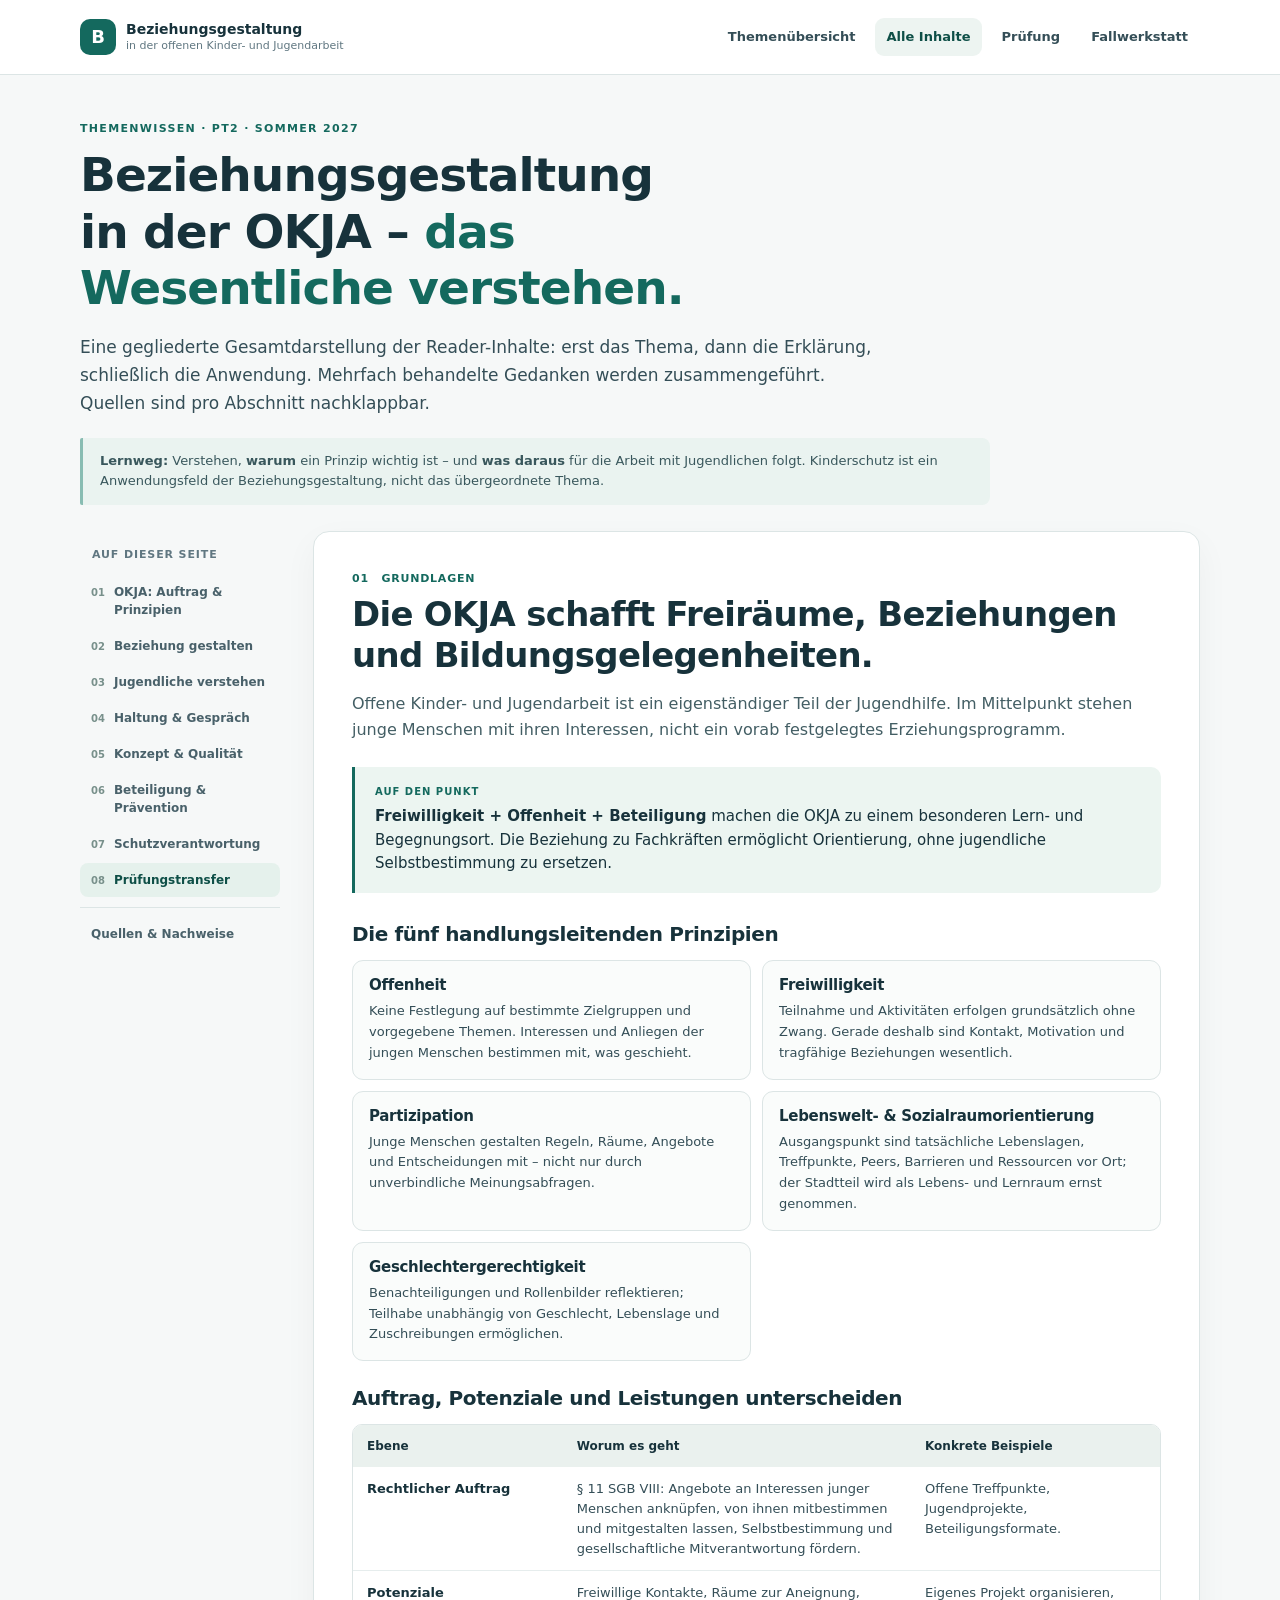
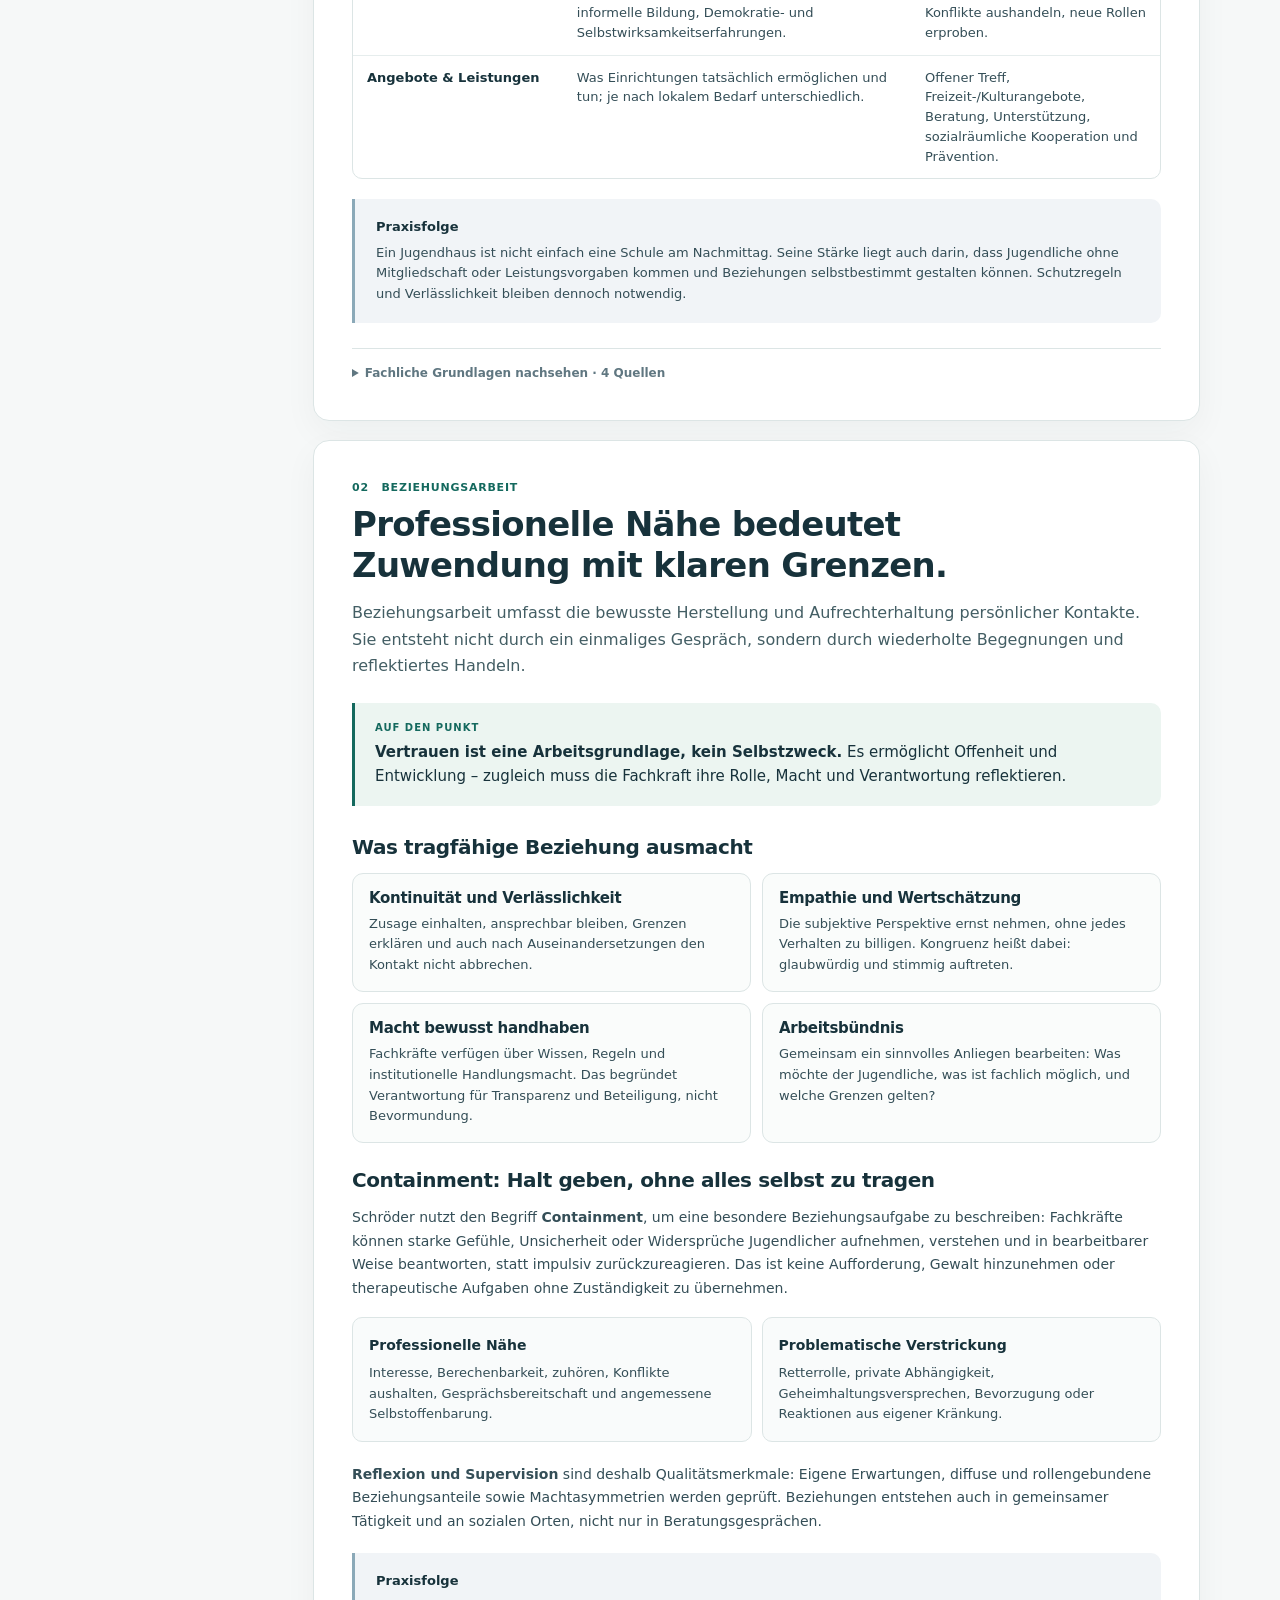
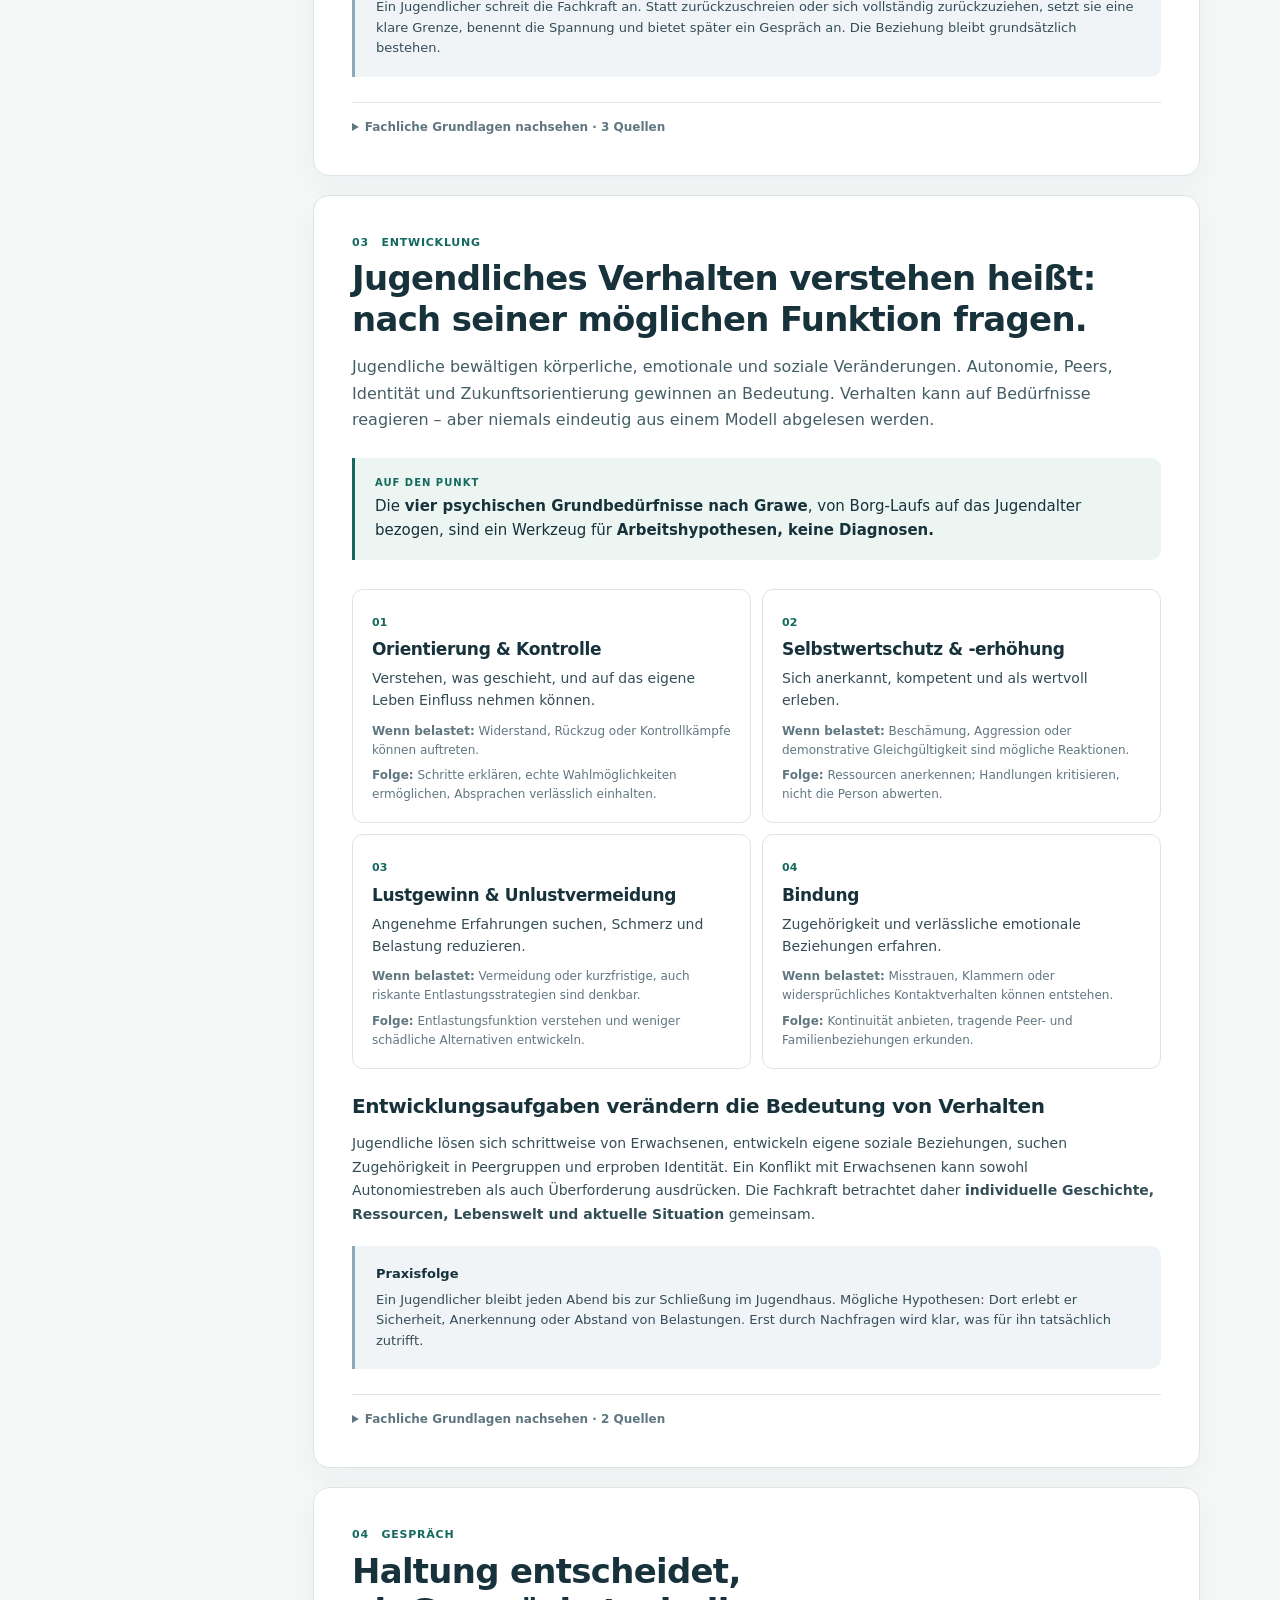
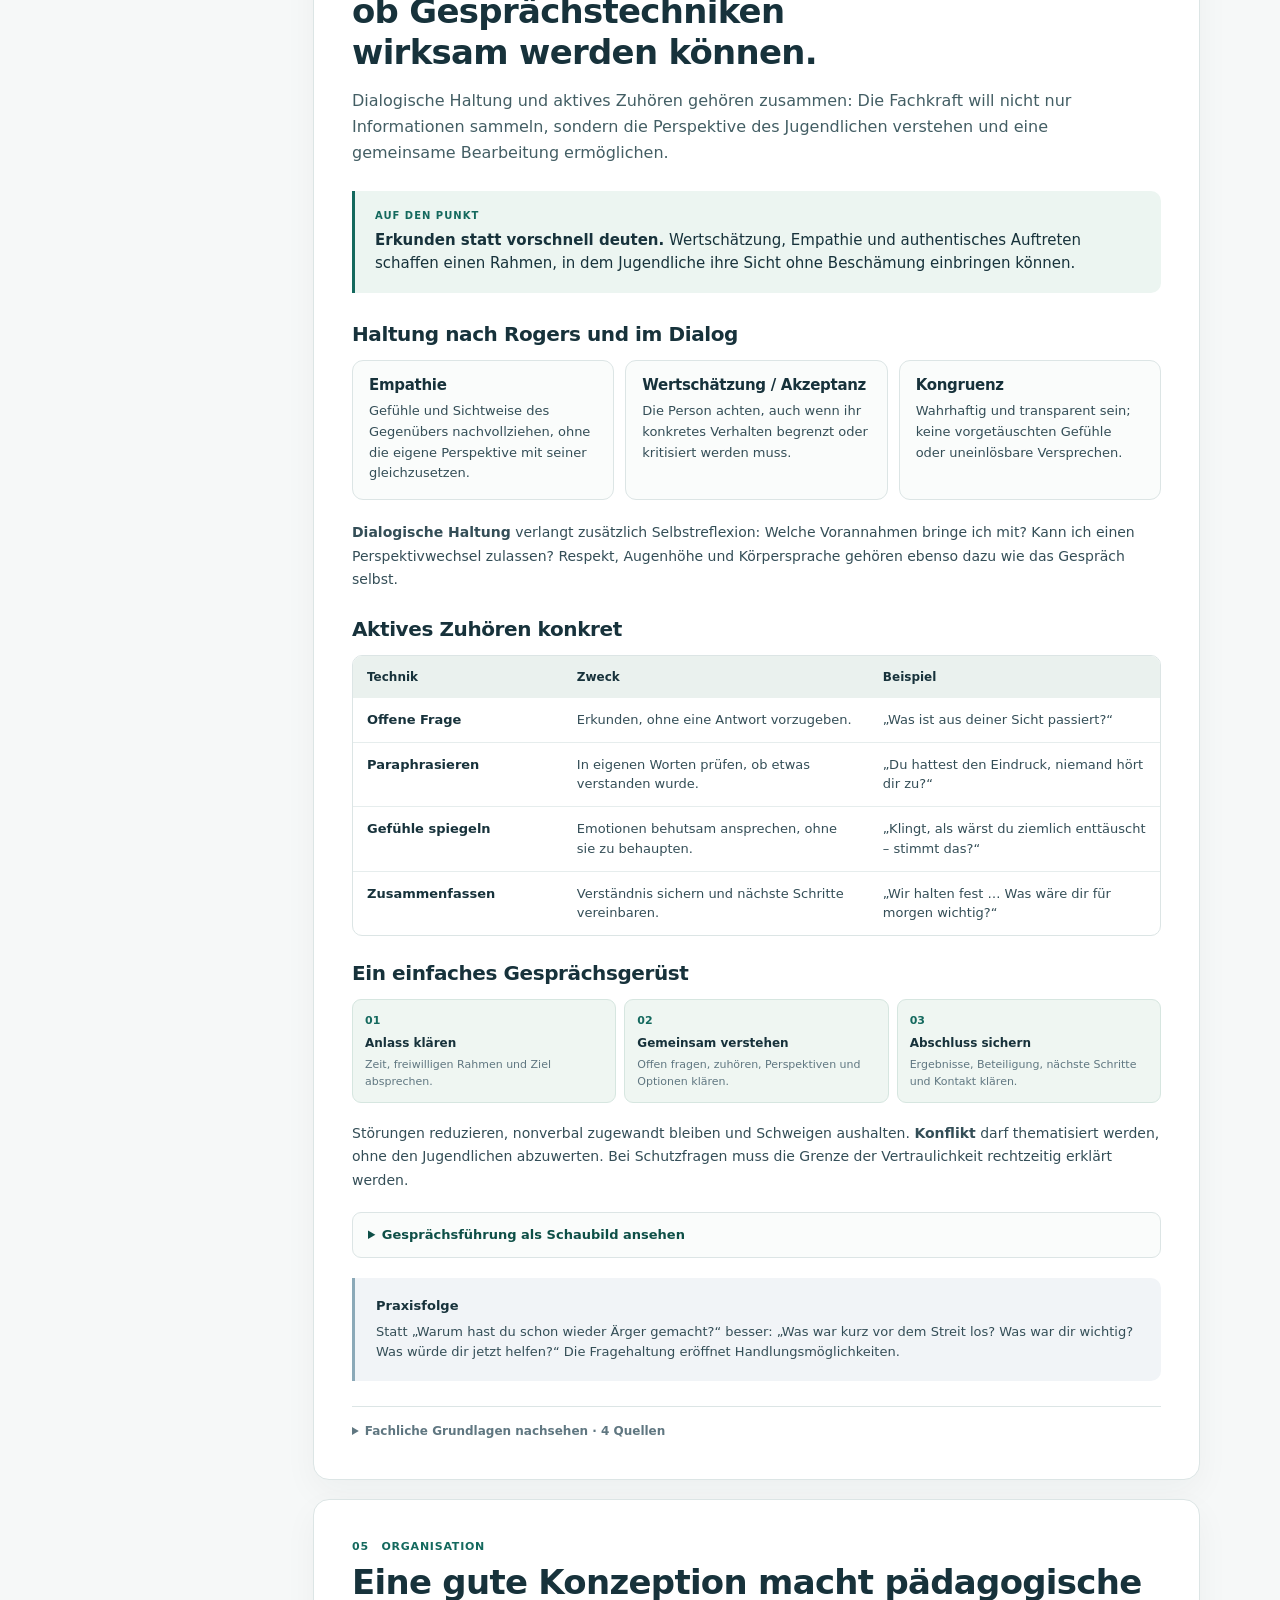
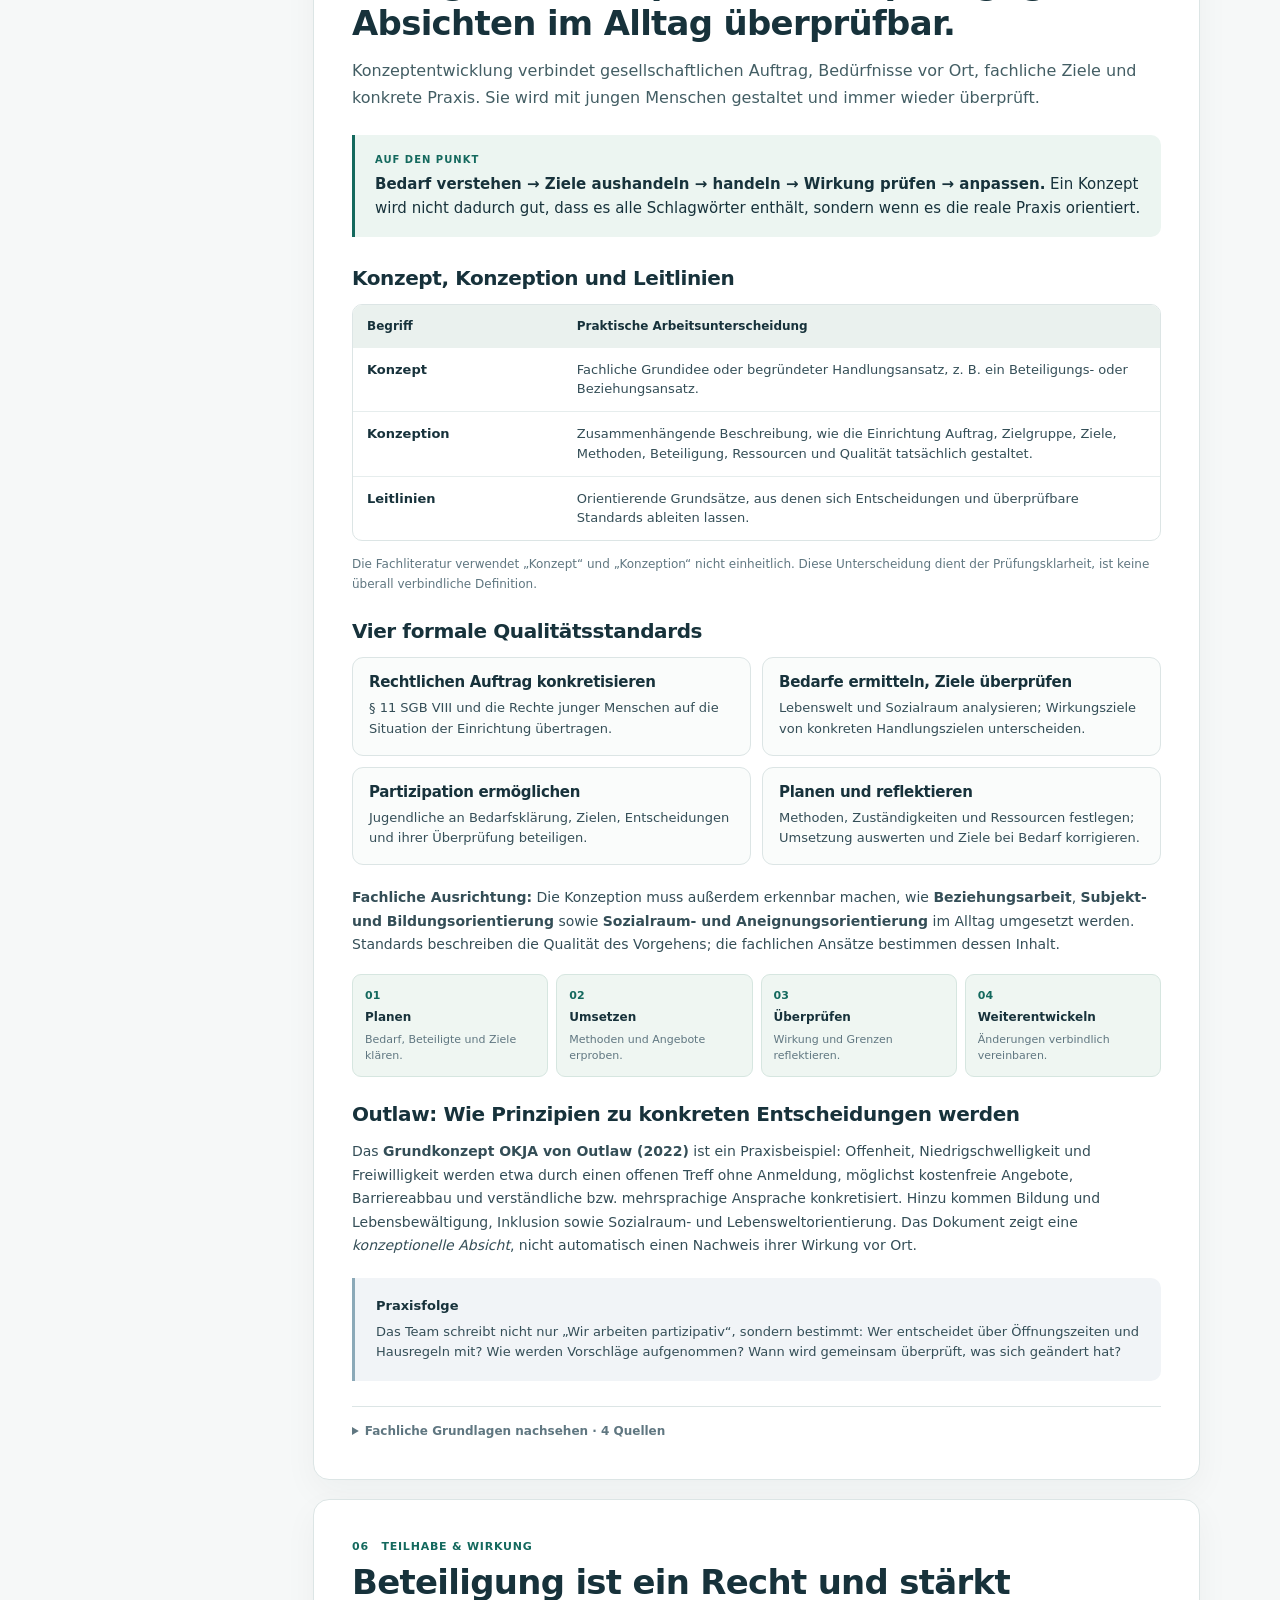
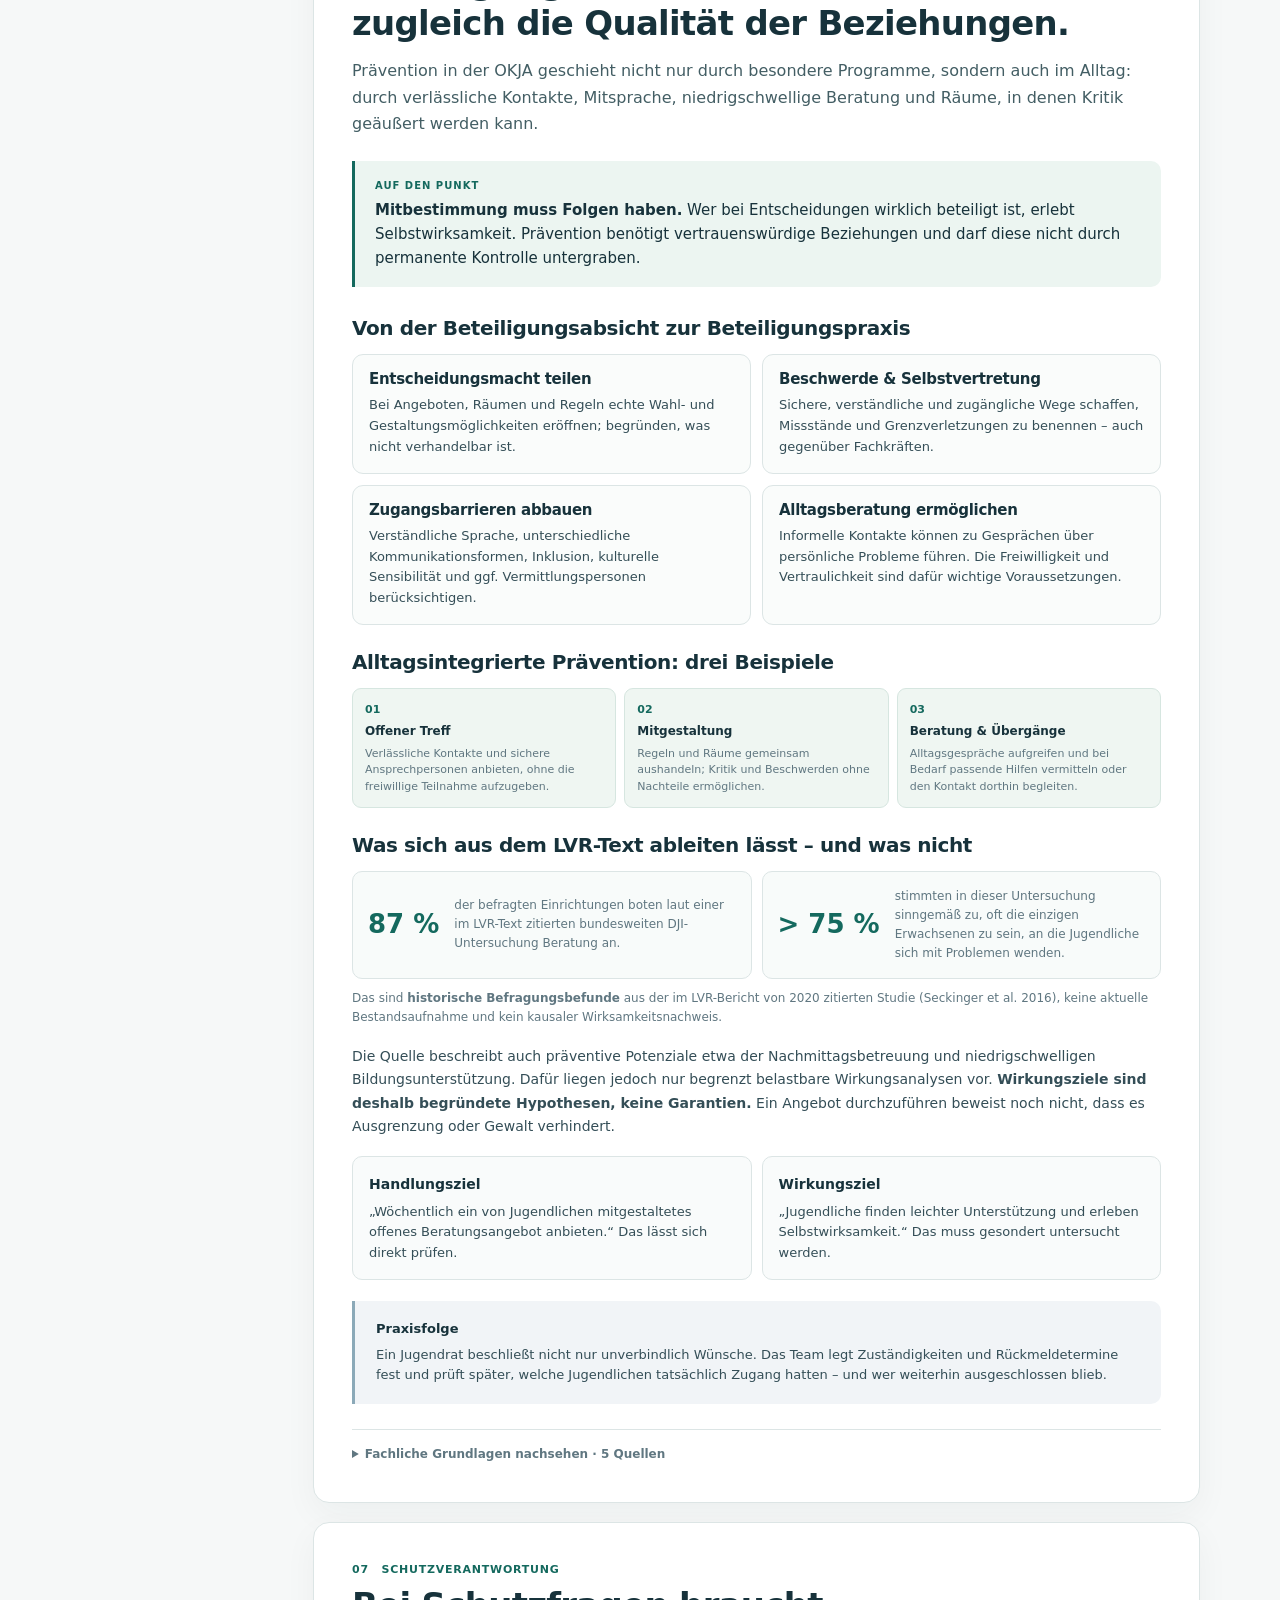
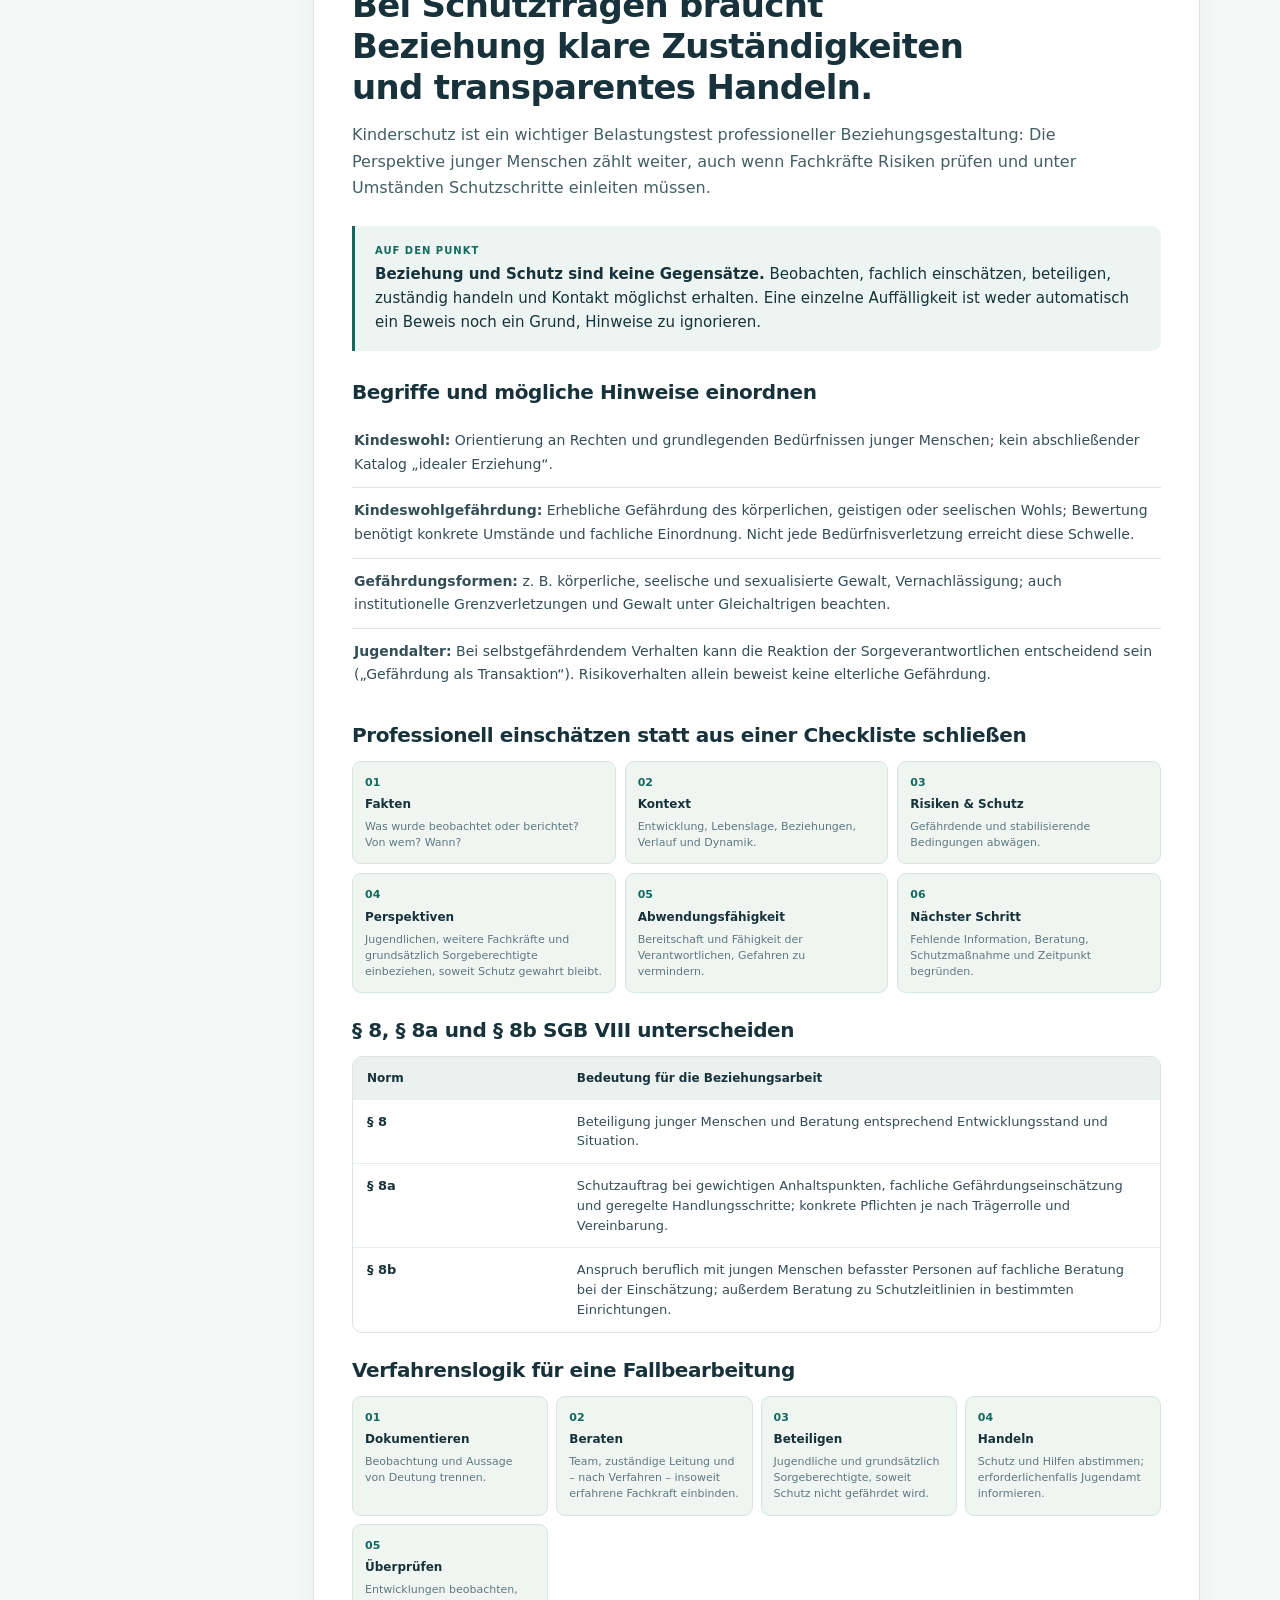
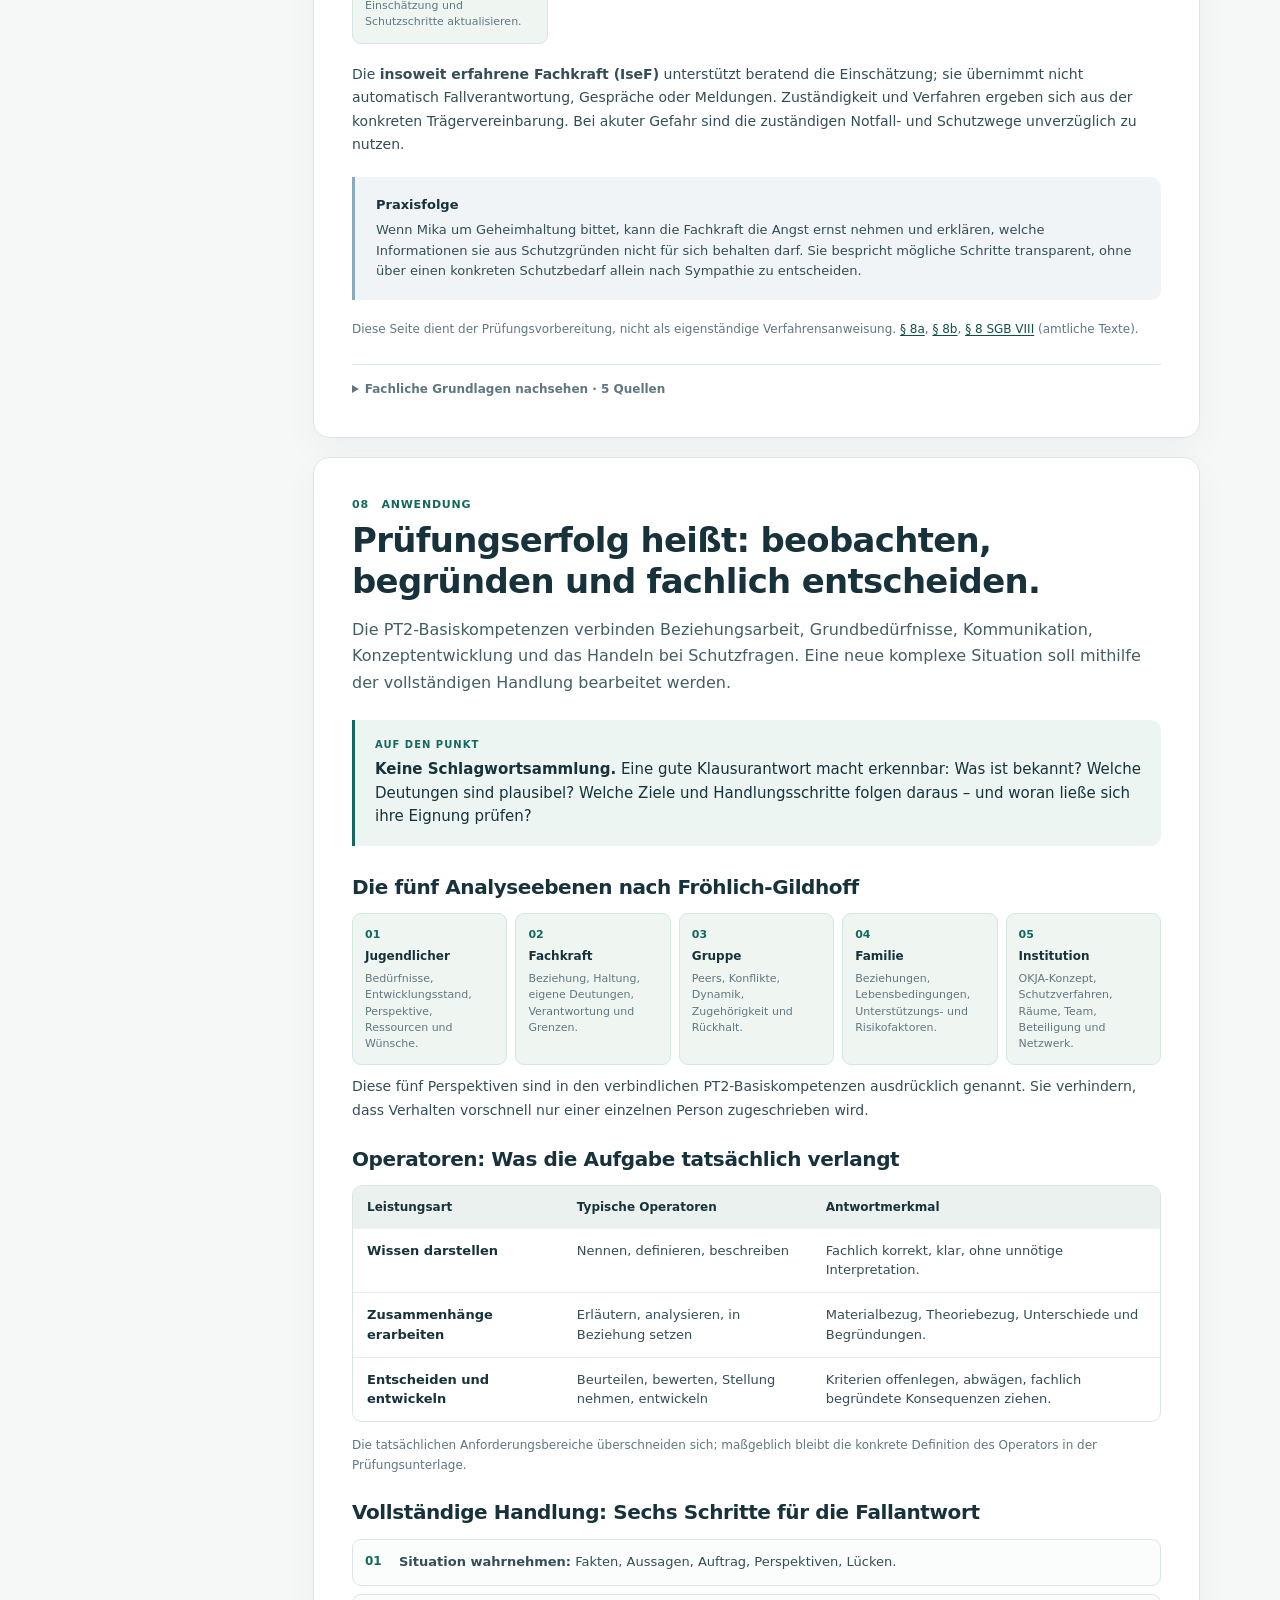
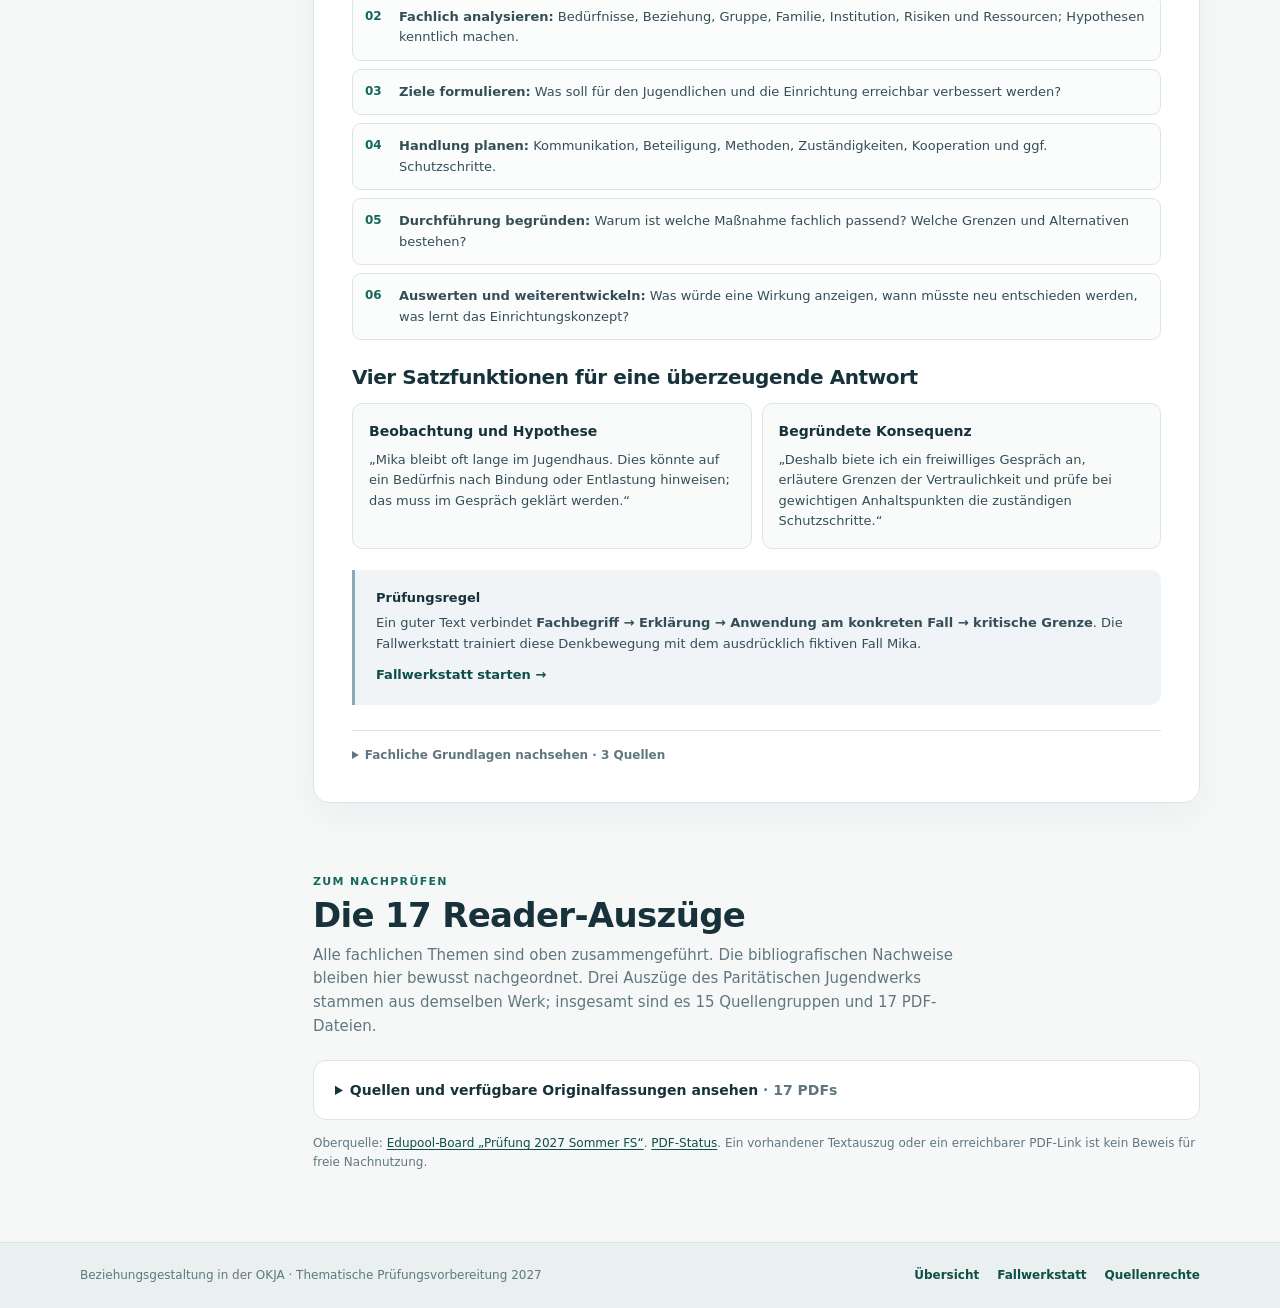
==== commit 39de8c8b: "docs(site): clarify PT2 concept criteria and everyday prevention" ====
--- a/analyse.html
+++ b/analyse.html
@@ -162,15 +162,14 @@
               <tr><th>Leitlinien</th><td>Orientierende Grundsätze, aus denen sich Entscheidungen und überprüfbare Standards ableiten lassen.</td></tr>
             </tbody></table></div>
             <p class="small-note">Die Fachliteratur verwendet „Konzept“ und „Konzeption“ nicht einheitlich. Diese Unterscheidung dient der Prüfungsklarheit, ist keine überall verbindliche Definition.</p>
-            <h3>Die Elemente fachlicher Konzeptarbeit</h3>
+            <h3>Vier formale Qualitätsstandards</h3>
             <div class="concept-grid">
-              <div class="concept"><h4>Auftrag & Rechte</h4><p>§ 11 SGB VIII, Selbstbestimmung, Freiwilligkeit, Beteiligung und Schutz als verbindlichen Rahmen konkretisieren.</p></div>
-              <div class="concept"><h4>Lebenswelt & Sozialraum</h4><p>Interessen, Bedarfe, informelle Treffpunkte, Barrieren und Ressourcen der Zielgruppe untersuchen; junge Menschen selbst befragen.</p></div>
-              <div class="concept"><h4>Wirkungs- & Handlungsziele</h4><p>Welche Veränderung wird angestrebt? Und welche pädagogischen Angebote oder Handlungen sollen sie ermöglichen?</p></div>
-              <div class="concept"><h4>Fachliche Ansätze</h4><p>Subjektorientierung, Bildung, Beziehungsarbeit und sozialräumliches Handeln mit konkreten Maßnahmen verbinden.</p></div>
-              <div class="concept"><h4>Organisation & Ressourcen</h4><p>Zuständigkeiten, Teamabsprachen, Räume, Beschwerdewege, Kooperation und notwendige Fachberatung klären.</p></div>
-              <div class="concept"><h4>Reflexion & Evaluation</h4><p>Rückmeldungen, Beobachtungen und Gegenanzeichen regelmäßig auswerten und die Konzeption anpassen.</p></div>
-            </div>
+              <div class="concept"><h4>Rechtlichen Auftrag konkretisieren</h4><p>§ 11 SGB VIII und die Rechte junger Menschen auf die Situation der Einrichtung übertragen.</p></div>
+              <div class="concept"><h4>Bedarfe ermitteln, Ziele überprüfen</h4><p>Lebenswelt und Sozialraum analysieren; Wirkungsziele von konkreten Handlungszielen unterscheiden.</p></div>
+              <div class="concept"><h4>Partizipation ermöglichen</h4><p>Jugendliche an Bedarfsklärung, Zielen, Entscheidungen und ihrer Überprüfung beteiligen.</p></div>
+              <div class="concept"><h4>Planen und reflektieren</h4><p>Methoden, Zuständigkeiten und Ressourcen festlegen; Umsetzung auswerten und Ziele bei Bedarf korrigieren.</p></div>
+            </div>
+            <p><strong>Fachliche Ausrichtung:</strong> Die Konzeption muss außerdem erkennbar machen, wie <strong>Beziehungsarbeit</strong>, <strong>Subjekt- und Bildungsorientierung</strong> sowie <strong>Sozialraum- und Aneignungsorientierung</strong> im Alltag umgesetzt werden. Standards beschreiben die Qualität des Vorgehens; die fachlichen Ansätze bestimmen dessen Inhalt.</p>
             <div class="process-row" aria-label="Zyklus der Konzeptentwicklung">
               <div><span>01</span><strong>Planen</strong><small>Bedarf, Beteiligte und Ziele klären.</small></div>
               <div><span>02</span><strong>Umsetzen</strong><small>Methoden und Angebote erproben.</small></div>
@@ -197,6 +196,12 @@
               <div class="concept"><h4>Zugangsbarrieren abbauen</h4><p>Verständliche Sprache, unterschiedliche Kommunikationsformen, Inklusion, kulturelle Sensibilität und ggf. Vermittlungspersonen berücksichtigen.</p></div>
               <div class="concept"><h4>Alltagsberatung ermöglichen</h4><p>Informelle Kontakte können zu Gesprächen über persönliche Probleme führen. Die Freiwilligkeit und Vertraulichkeit sind dafür wichtige Voraussetzungen.</p></div>
             </div>
+            <h3>Alltagsintegrierte Prävention: drei Beispiele</h3>
+            <div class="process-row" aria-label="Präventive Handlungsmöglichkeiten im OKJA-Alltag">
+              <div><span>01</span><strong>Offener Treff</strong><small>Verlässliche Kontakte und sichere Ansprechpersonen anbieten, ohne die freiwillige Teilnahme aufzugeben.</small></div>
+              <div><span>02</span><strong>Mitgestaltung</strong><small>Regeln und Räume gemeinsam aushandeln; Kritik und Beschwerden ohne Nachteile ermöglichen.</small></div>
+              <div><span>03</span><strong>Beratung & Übergänge</strong><small>Alltagsgespräche aufgreifen und bei Bedarf passende Hilfen vermitteln oder den Kontakt dorthin begleiten.</small></div>
+            </div>
             <h3>Was sich aus dem LVR-Text ableiten lässt – und was nicht</h3>
             <div class="fact-grid">
               <div><strong>87 %</strong><span>der befragten Einrichtungen boten laut einer im LVR-Text zitierten bundesweiten DJI-Untersuchung Beratung an.</span></div>
@@ -209,7 +214,7 @@
               <div><strong>Wirkungsziel</strong><p>„Jugendliche finden leichter Unterstützung und erleben Selbstwirksamkeit.“ Das muss gesondert untersucht werden.</p></div>
             </div>
             <div class="practice"><strong>Praxisfolge</strong><p>Ein Jugendrat beschließt nicht nur unverbindlich Wünsche. Das Team legt Zuständigkeiten und Rückmeldetermine fest und prüft später, welche Jugendlichen tatsächlich Zugang hatten – und wer weiterhin ausgeschlossen blieb.</p></div>
-            <div class="sources-placeholder" data-source-ids="pjw-schutzkonzepte,paritaetische-kinder-jugendschutz-2022,lvr-wissen-was-wirkt,agjf-okja"></div>
+            <div class="sources-placeholder" data-source-ids="pjw-schutzkonzepte,paritaetische-kinder-jugendschutz-2022,lvr-wissen-was-wirkt,agjf-okja,outlaw-okja"></div>
           </article>
 
           <article class="topic-section" id="schutz">
--- a/site.css
+++ b/site.css
@@ -92,10 +92,12 @@
 .source-directory-grid { display: grid; grid-template-columns: repeat(2,minmax(0,1fr)); gap: 12px; }
 .source-entry { border: 1px solid var(--line); border-radius: 10px; padding: 14px; min-width: 0; }
 .source-entry h3 { font-size: 14px; margin-bottom: 5px; }
+.source-entry:target { border-color: var(--accent); scroll-margin-top: 95px; }
 .source-entry p, .source-entry li { font-size: 12px; color: var(--muted); }
 .source-entry ul { padding-left: 17px; margin: 8px 0; }
 .source-entry .source-links { display: flex; gap: 9px; flex-wrap: wrap; margin-top: 9px; }
 .source-entry a { font-size: 12px; font-weight: 700; }
+.source-note { display: block; margin-top: 8px; color: #61747b; font-size: 12px; line-height: 1.5; }
 .muted, .footnote { color: var(--muted); }
 .footnote { font-size: 12px; margin-top: 14px !important; }
 .site-footer { margin-top: 62px; background: #e9f0ef; border-top: 1px solid var(--line); padding: 23px 0; color: var(--muted); font-size: 12px; }
@@ -253,4 +255,4 @@
   .topic-section, .topic-tile { break-inside: avoid; border-color: #bbb; box-shadow: none; }
   .bibliography-bottom { padding: 0; }
 }
-@media (prefers-reduced-motion: reduce) { html { scroll-behavior: auto; } .topic-tile { transition: none; } }
+@media (prefers-reduced-motion: reduce) { html { scroll-behavior: auto; } .topic-tile { transition: none; } }
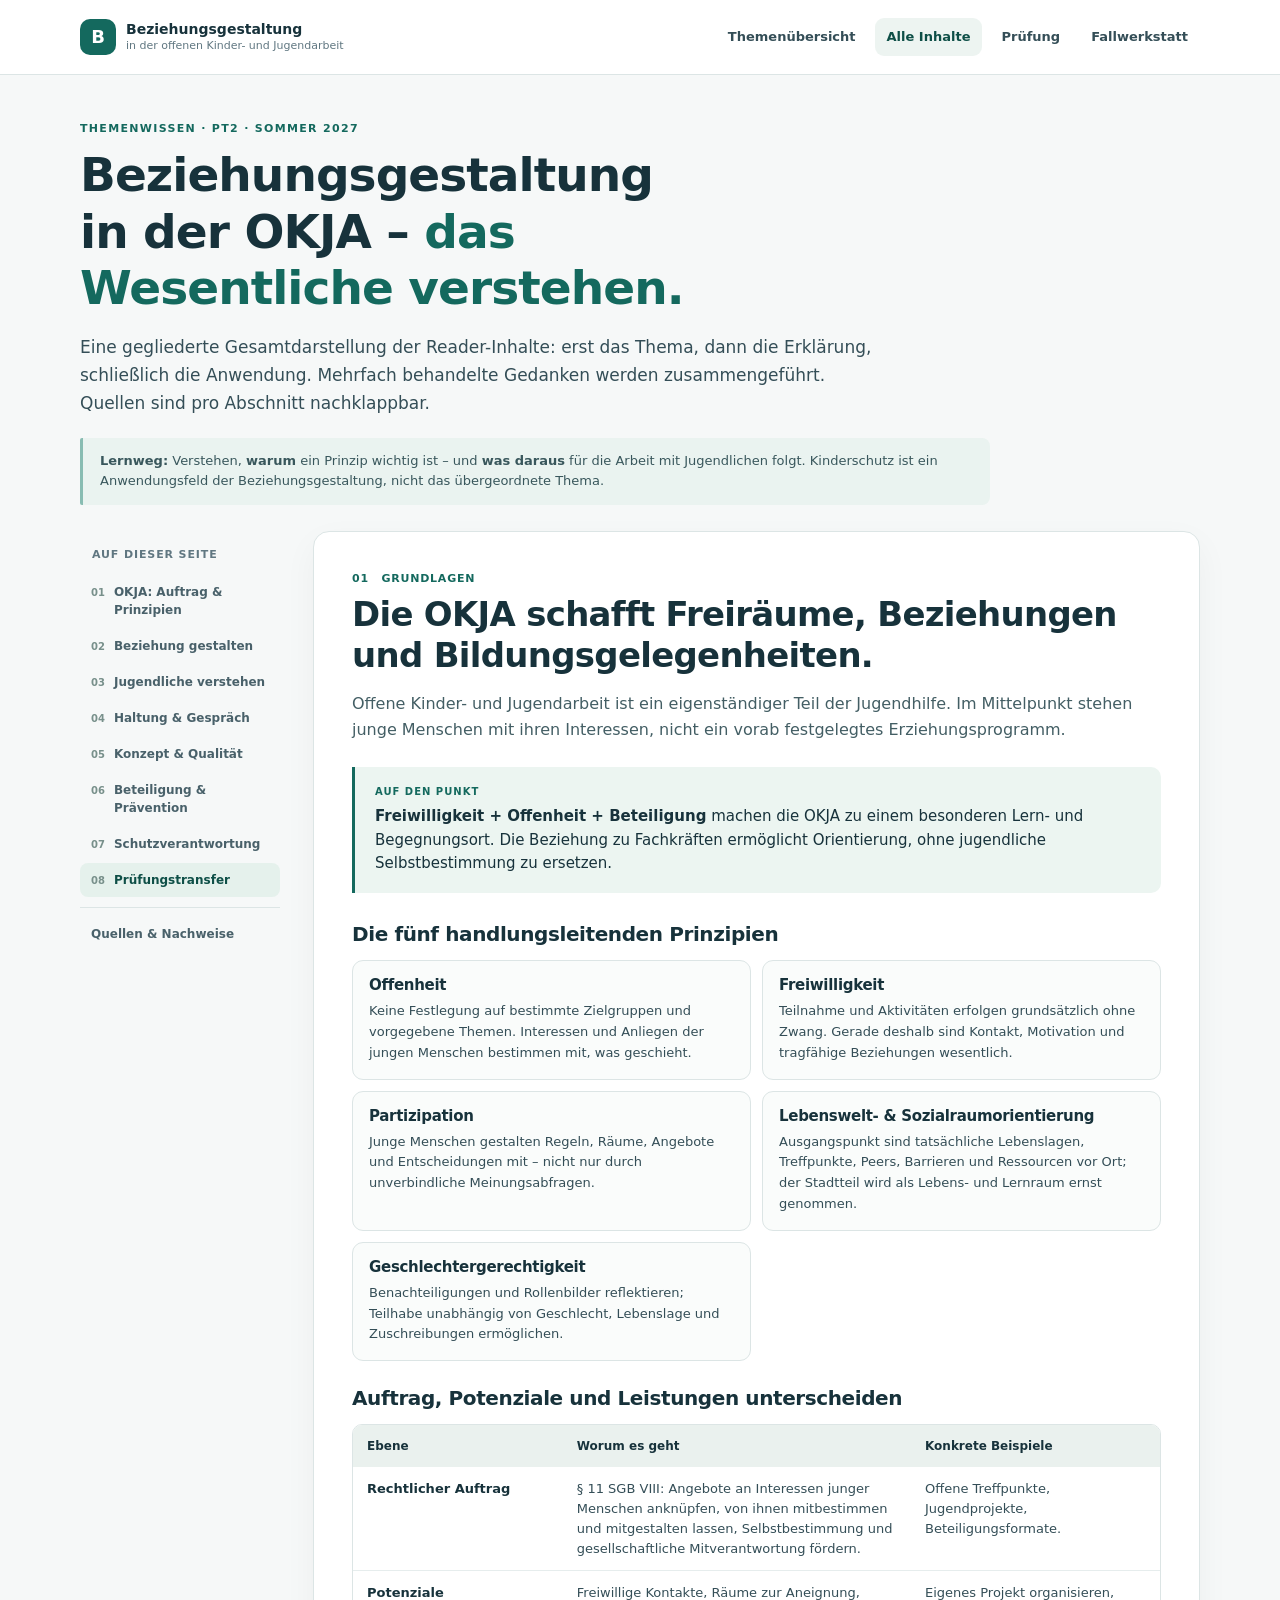
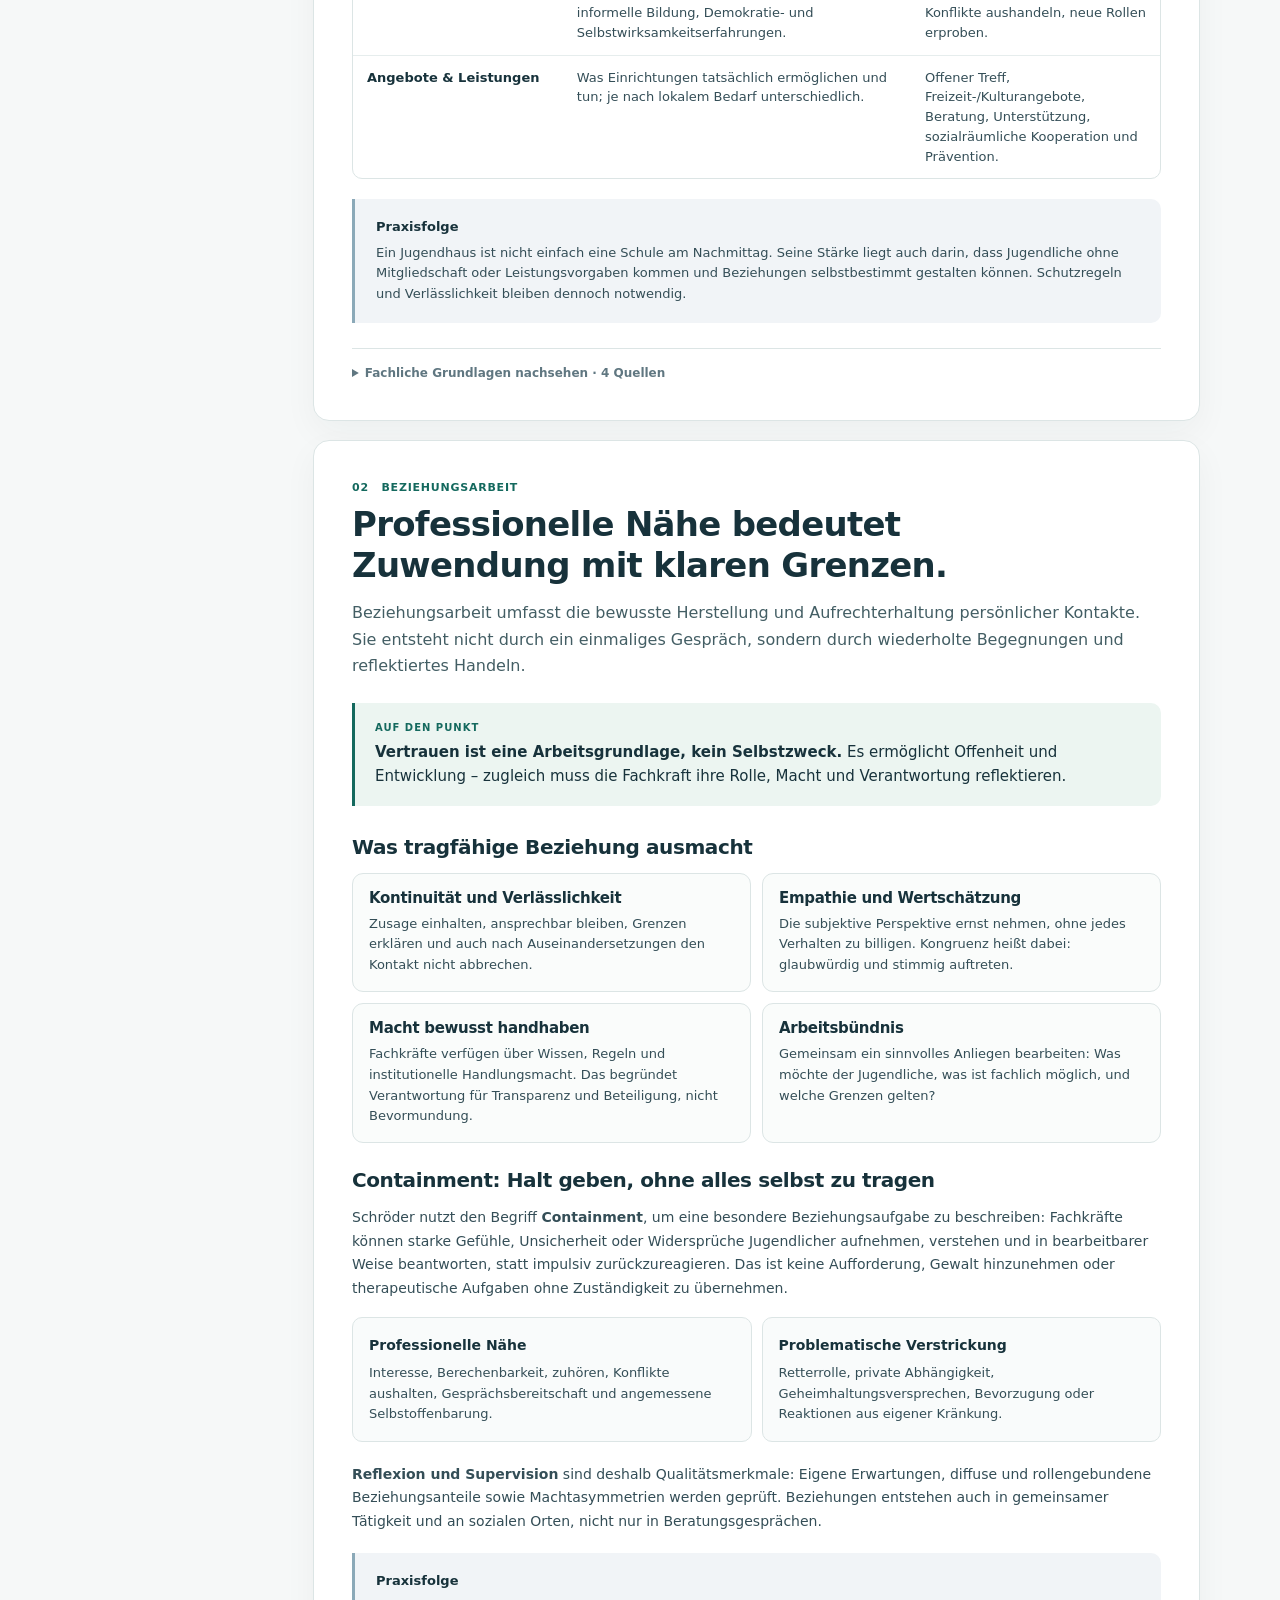
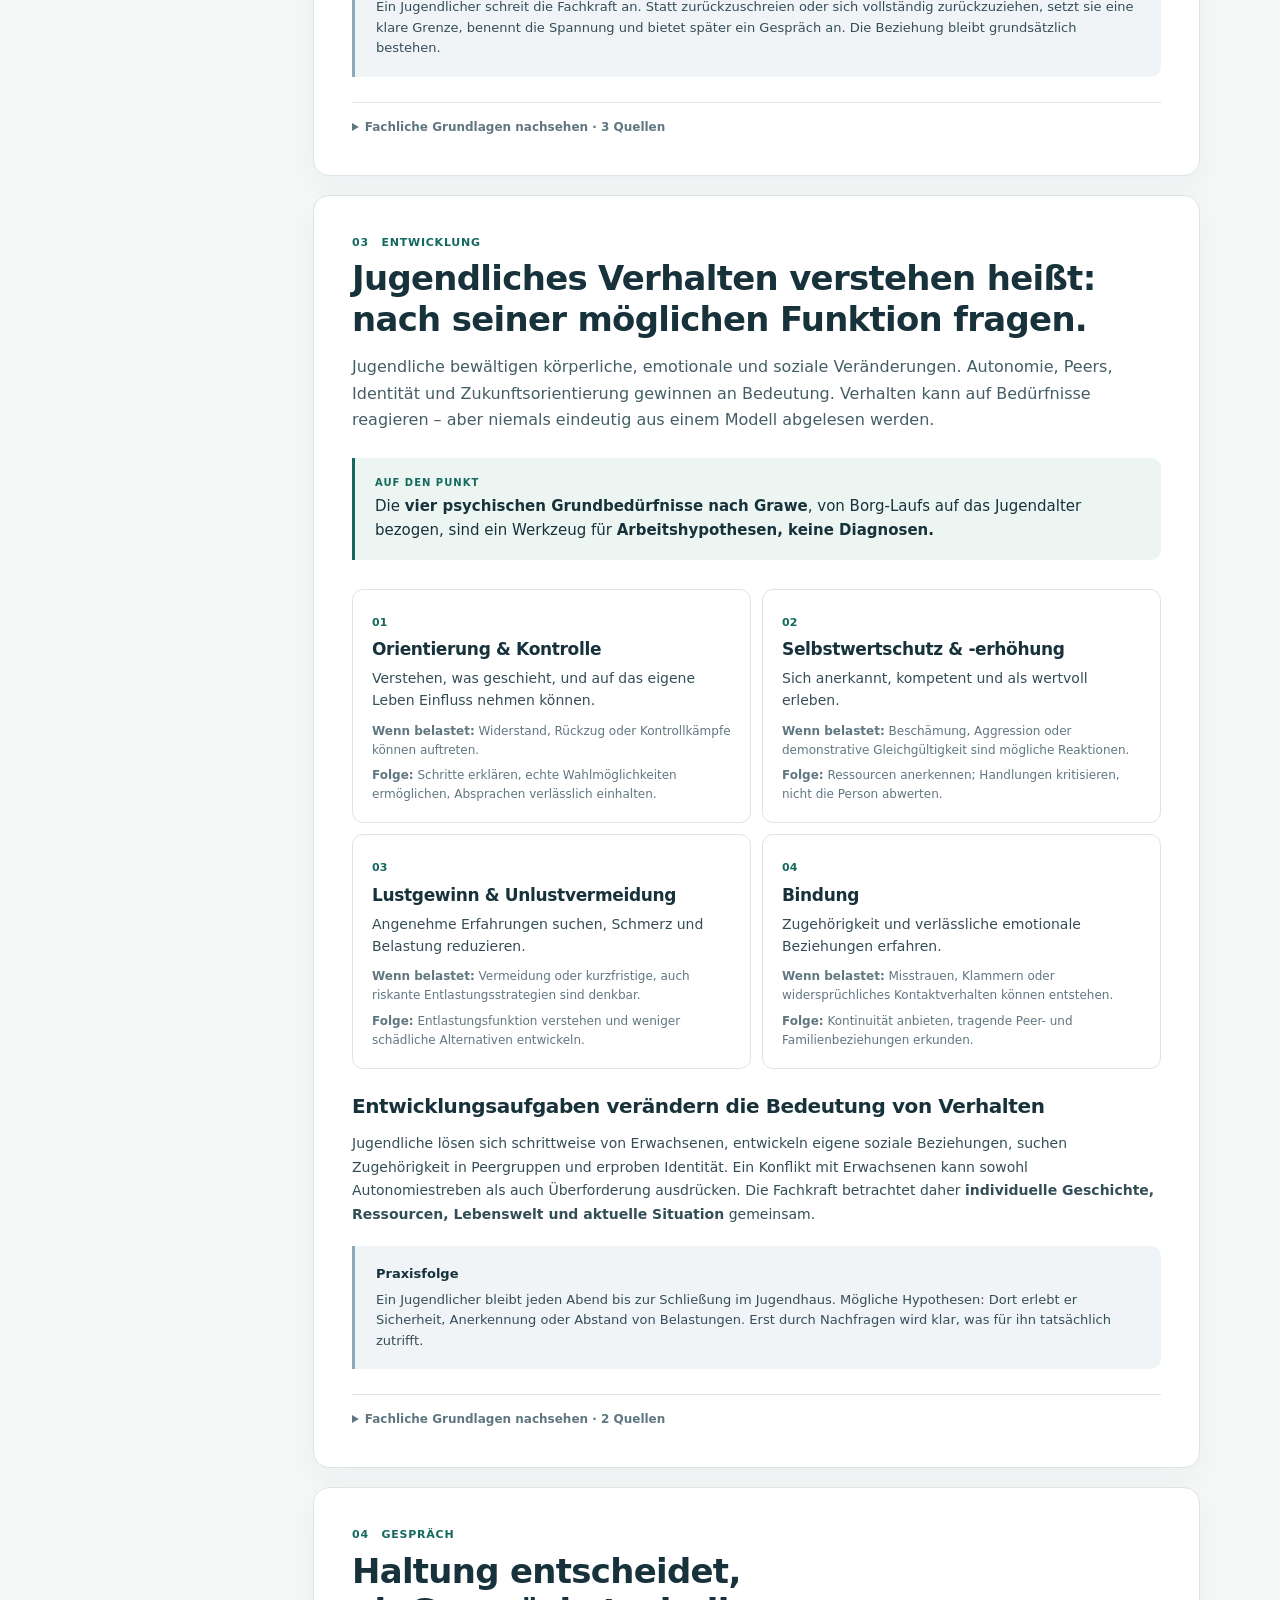
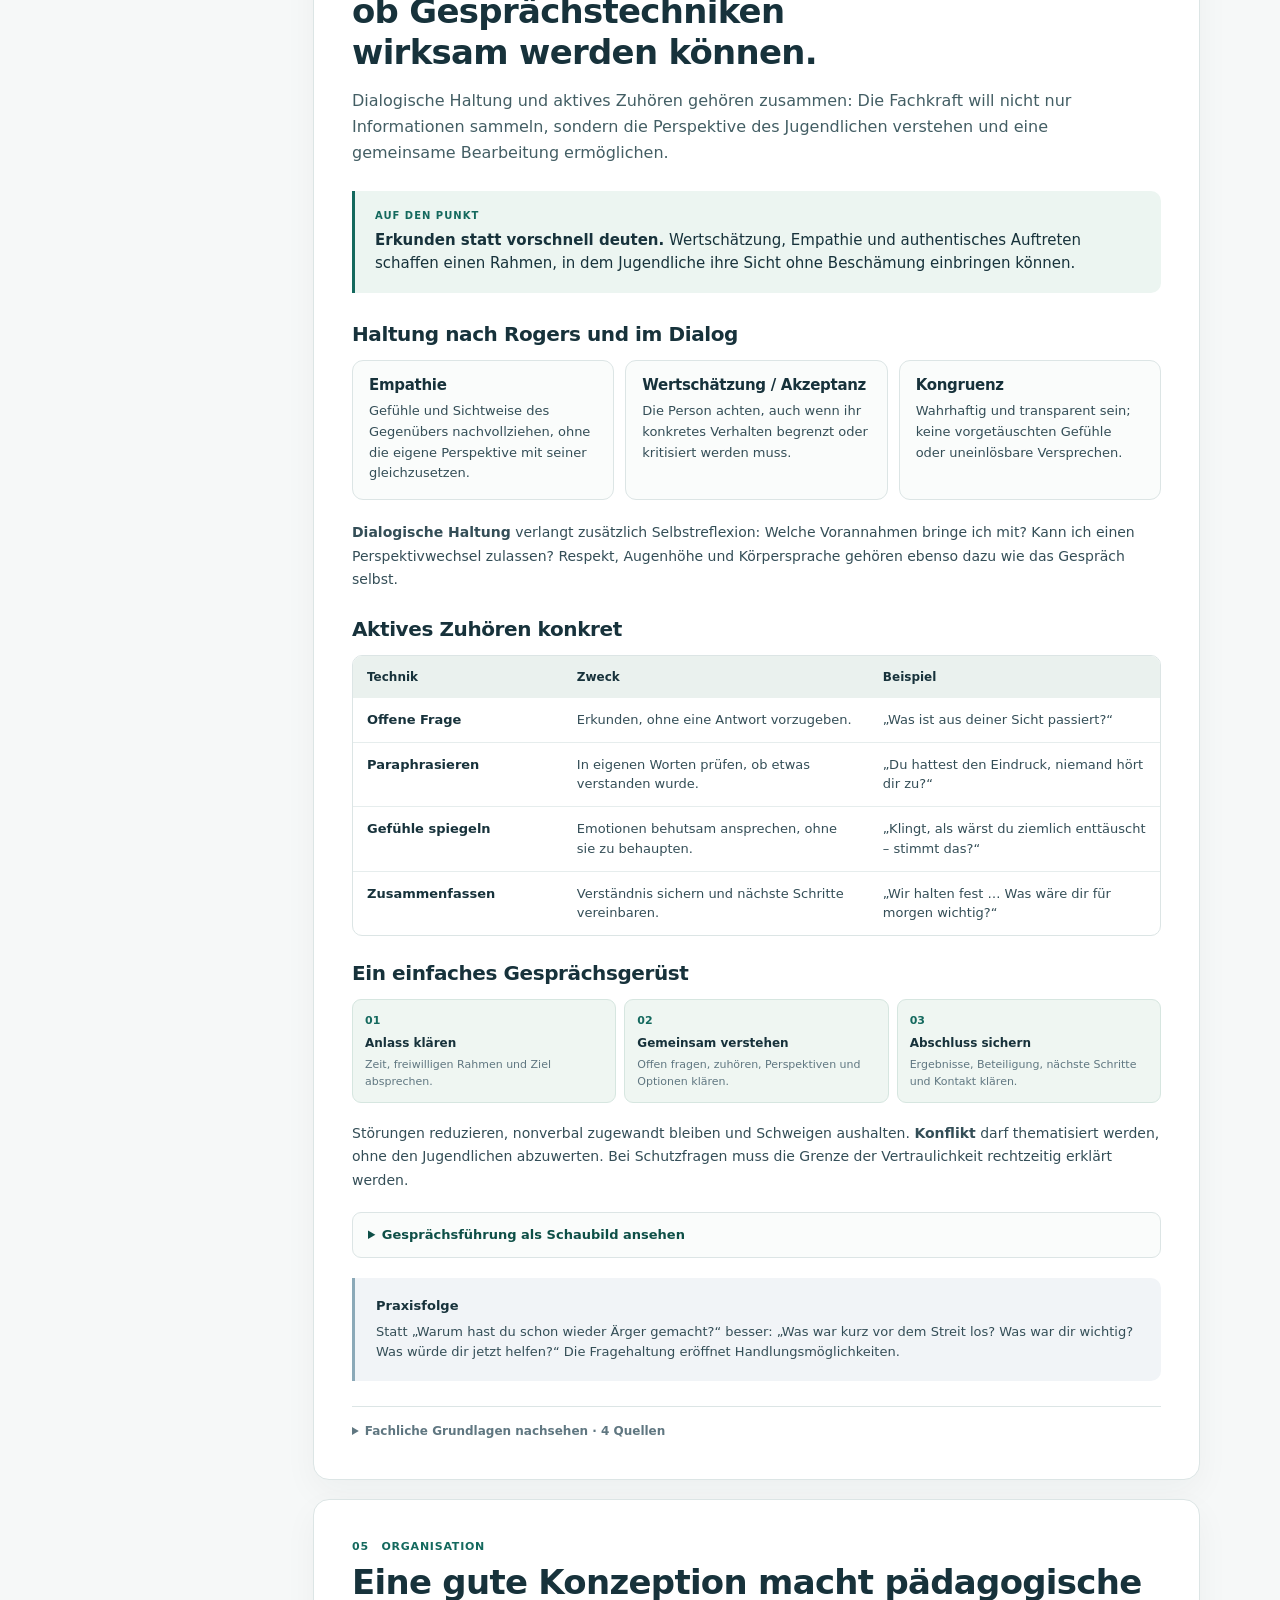
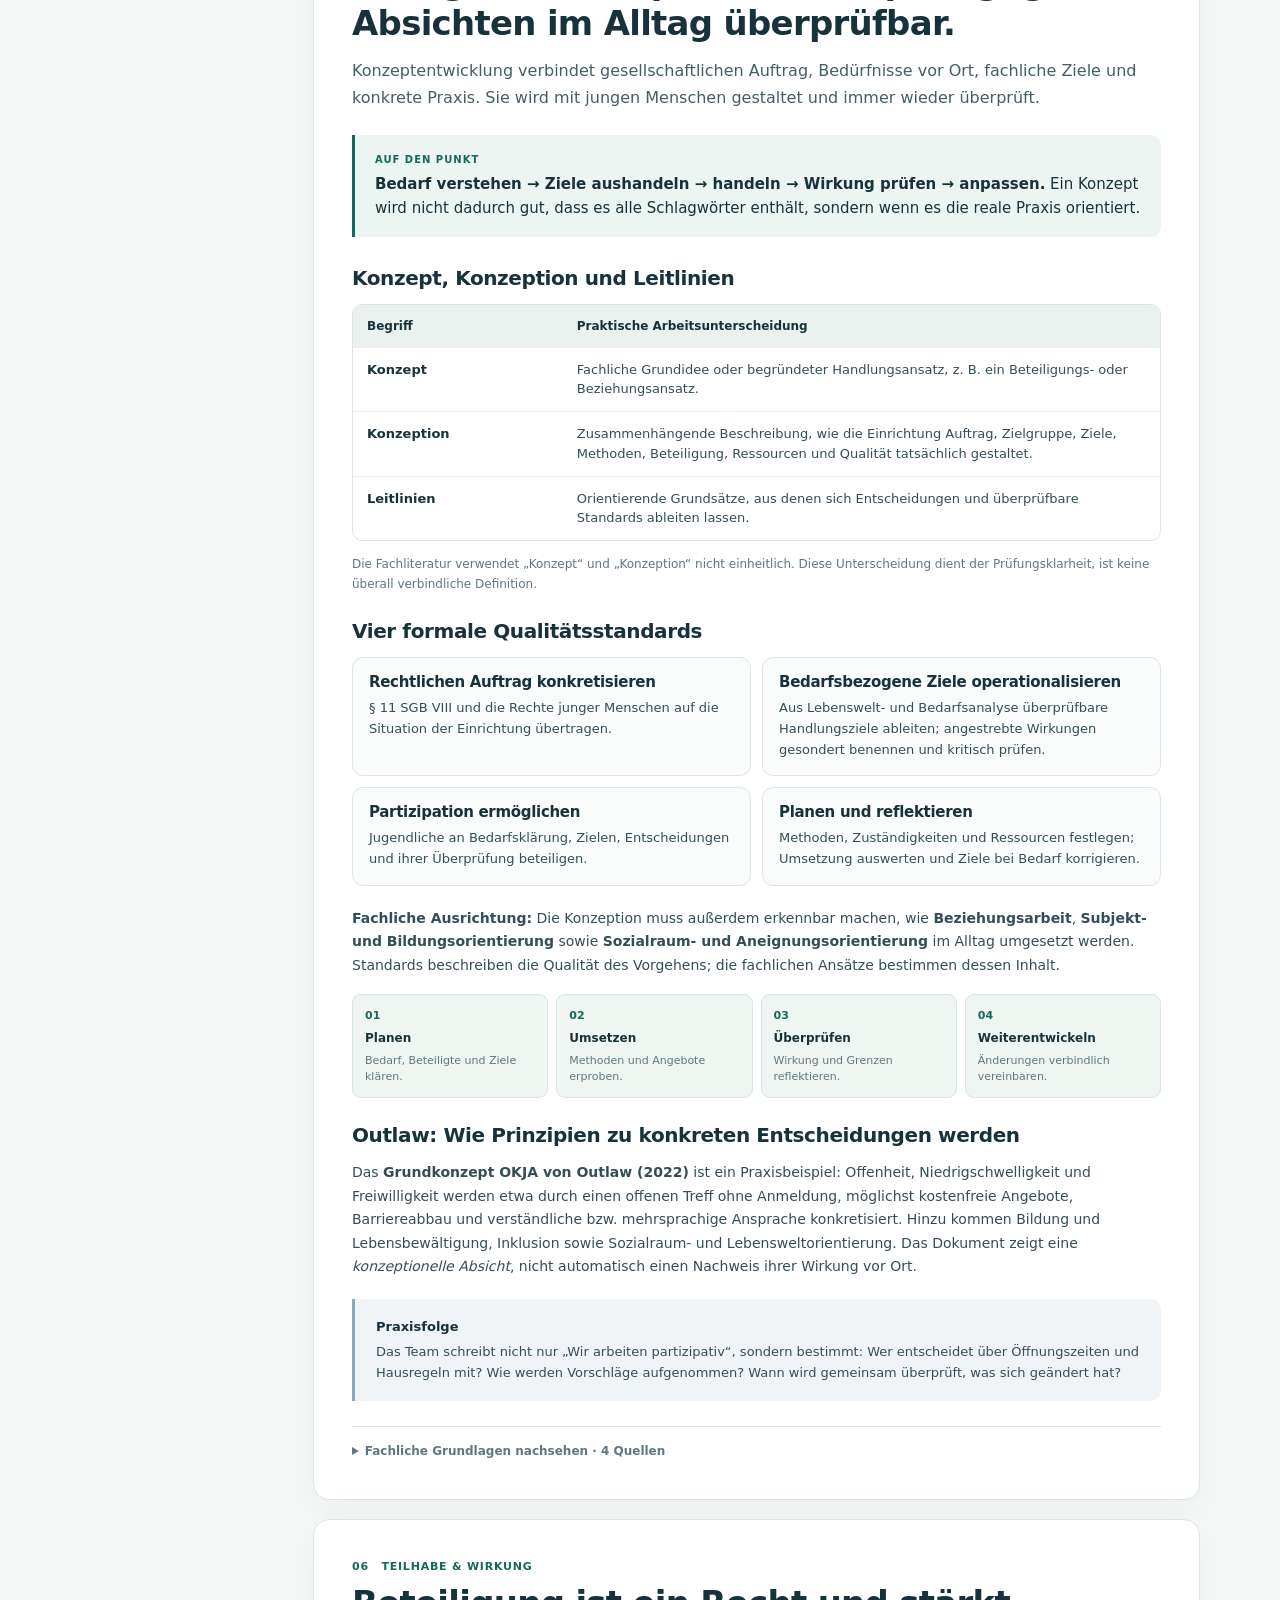
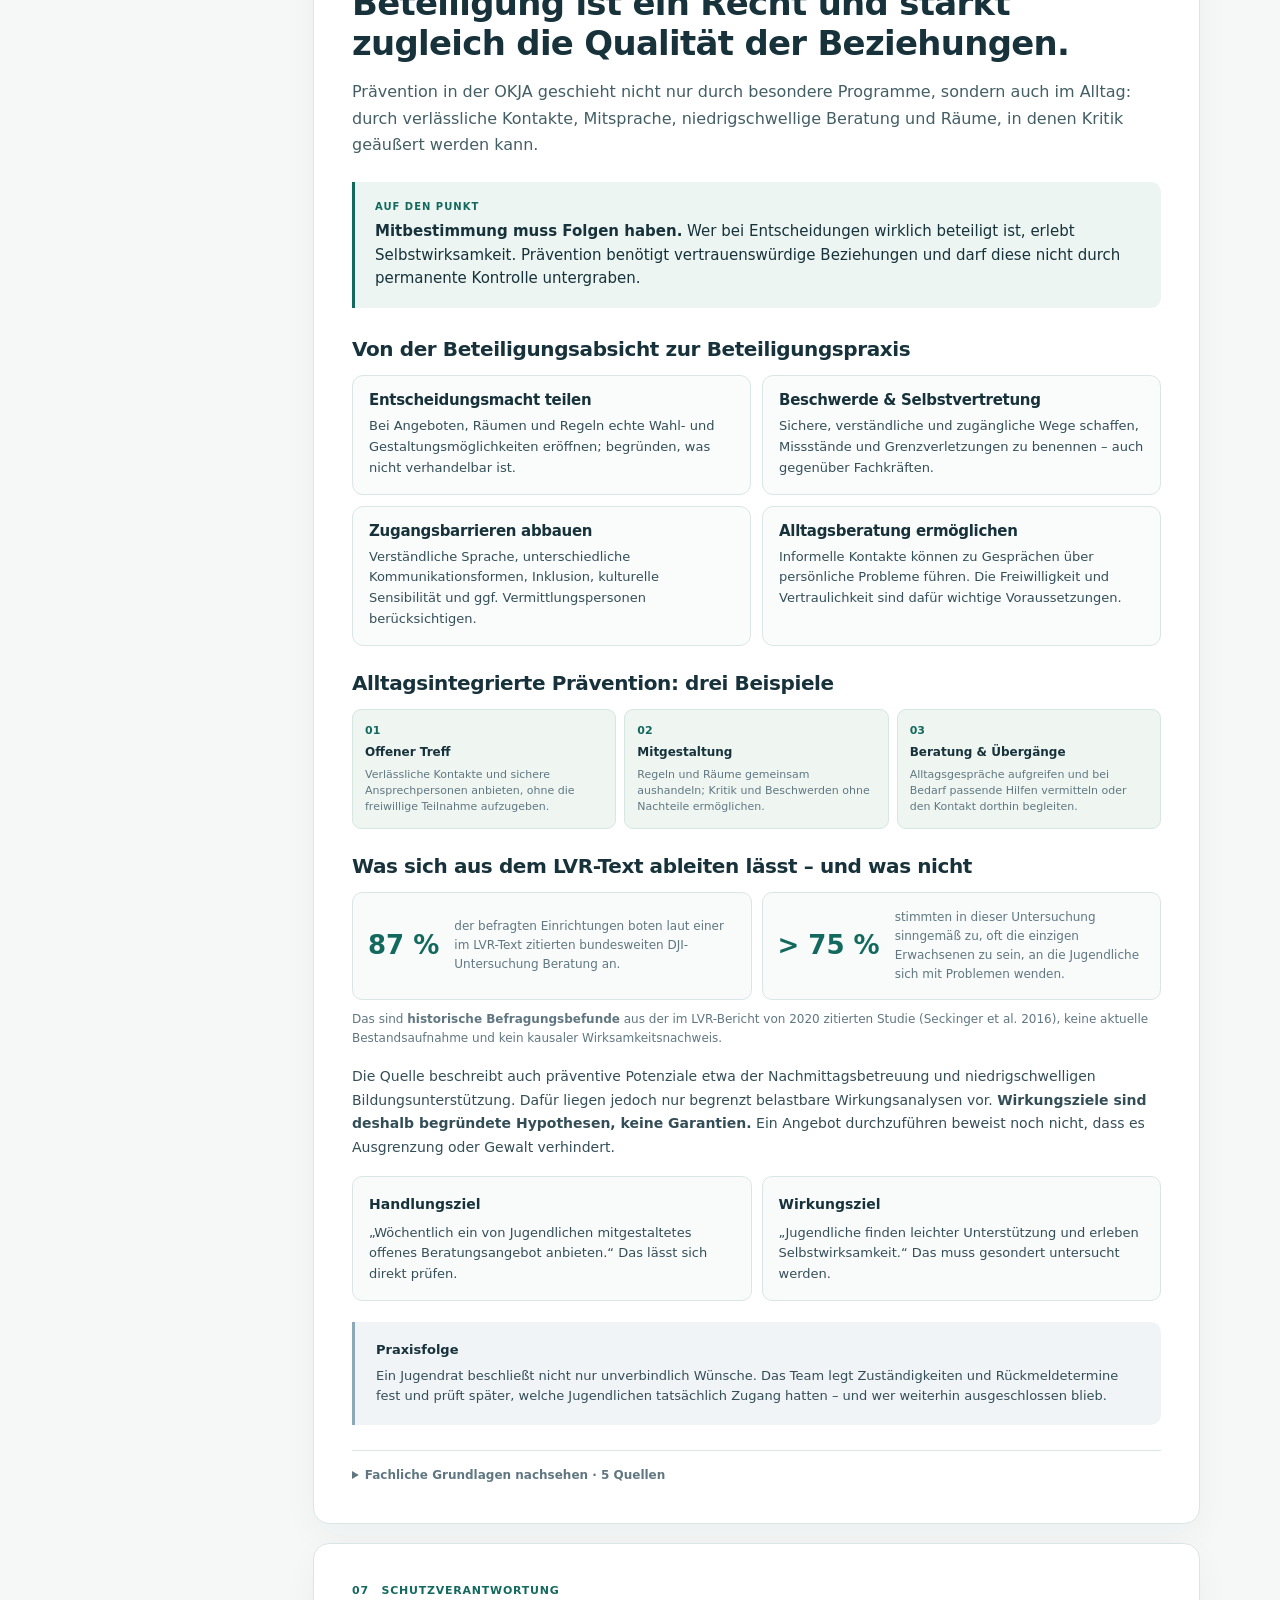
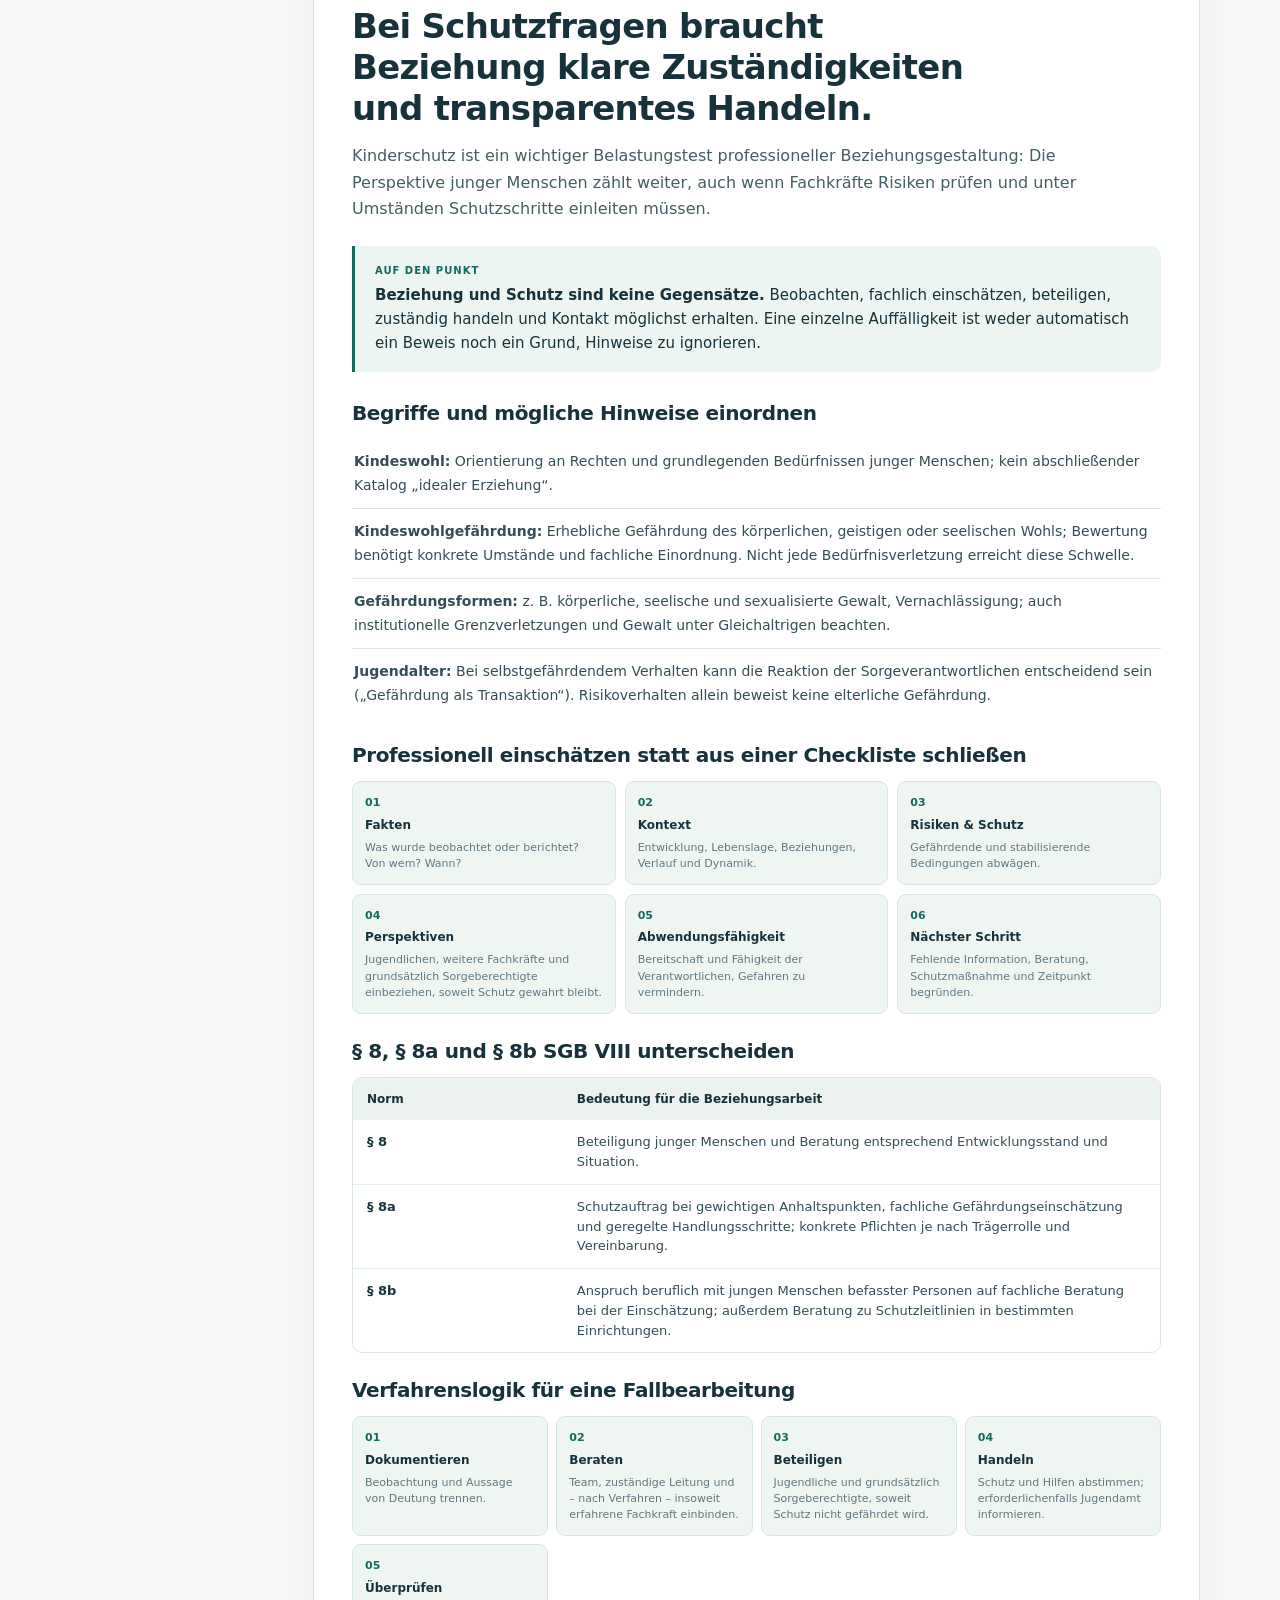
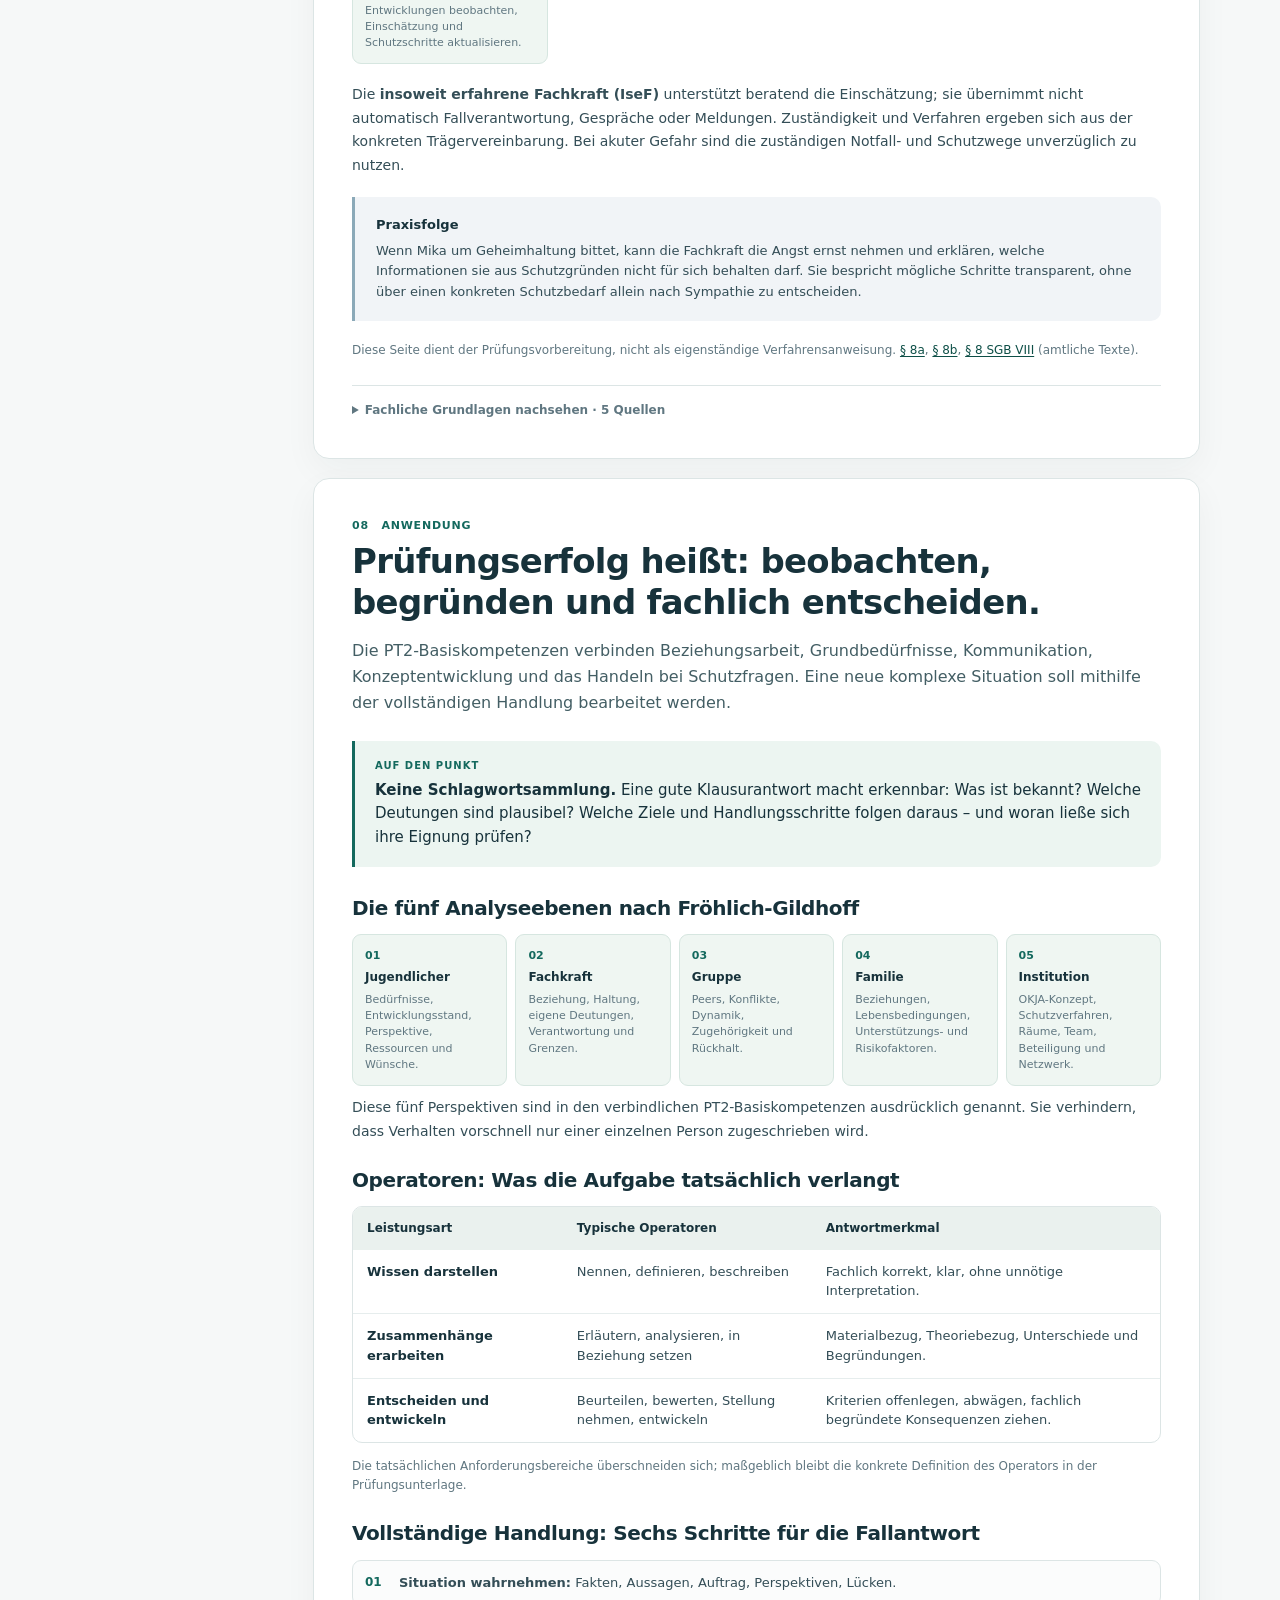
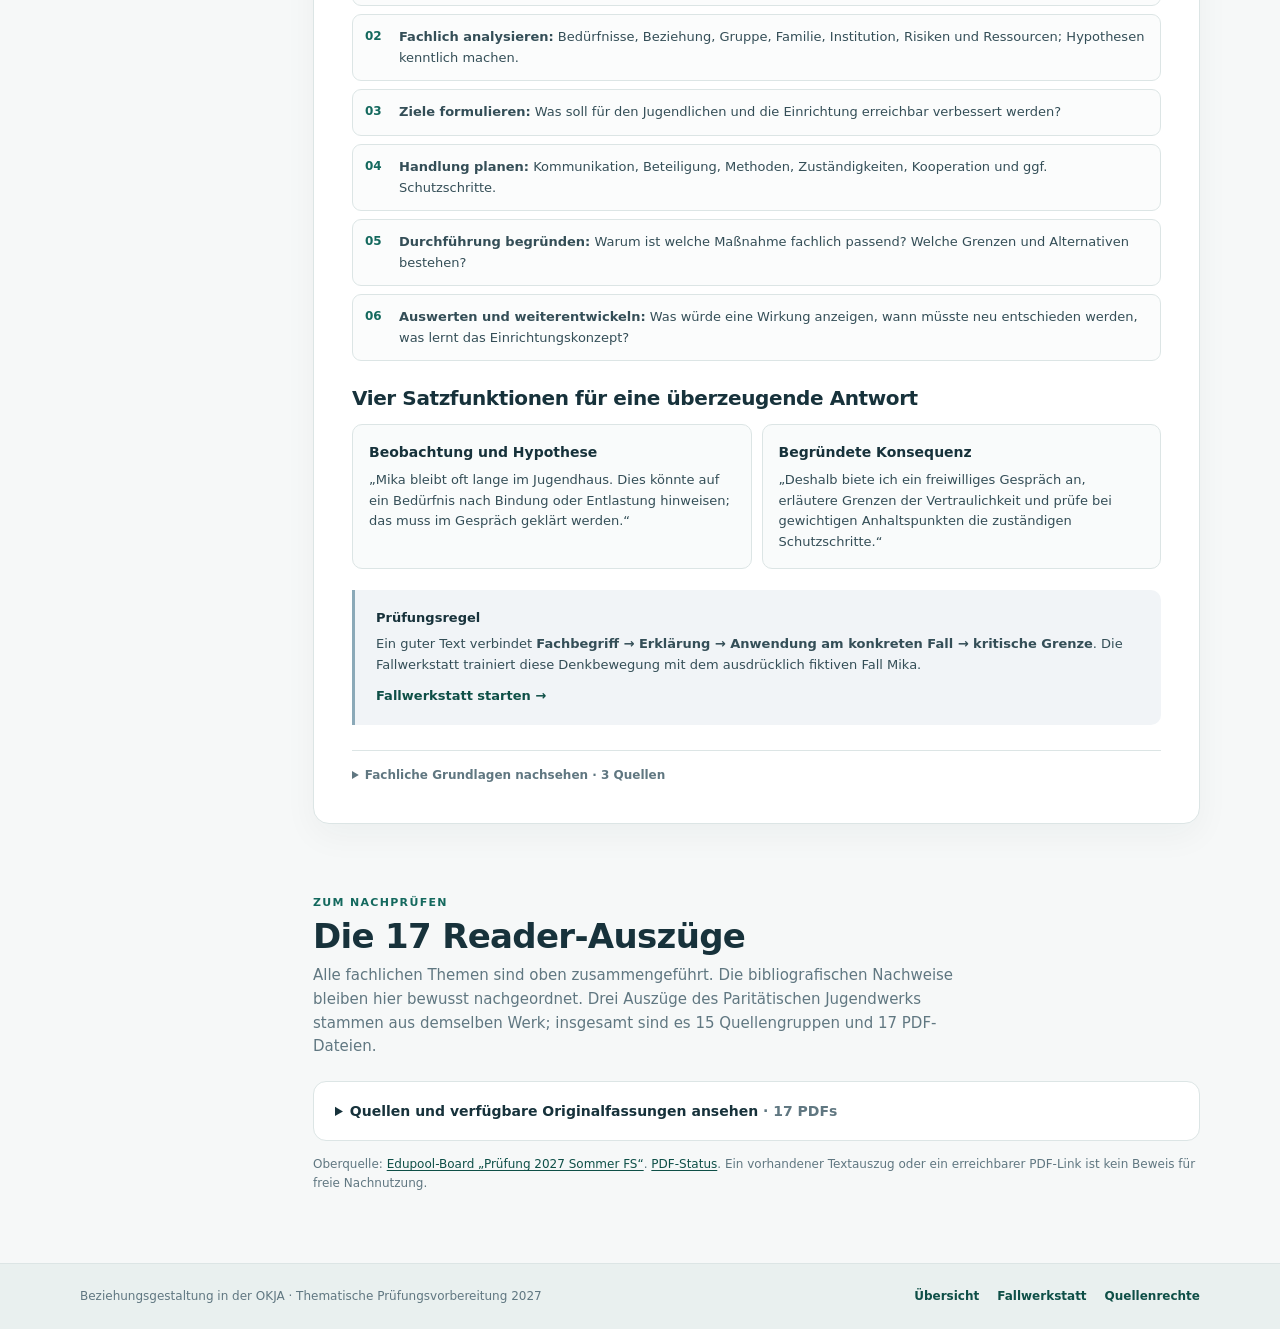
==== commit 08893e8f: "fix(site): operationalize needs-based PT2 concept goals" ====
--- a/analyse.html
+++ b/analyse.html
@@ -165,7 +165,7 @@
             <h3>Vier formale Qualitätsstandards</h3>
             <div class="concept-grid">
               <div class="concept"><h4>Rechtlichen Auftrag konkretisieren</h4><p>§ 11 SGB VIII und die Rechte junger Menschen auf die Situation der Einrichtung übertragen.</p></div>
-              <div class="concept"><h4>Bedarfe ermitteln, Ziele überprüfen</h4><p>Lebenswelt und Sozialraum analysieren; Wirkungsziele von konkreten Handlungszielen unterscheiden.</p></div>
+              <div class="concept"><h4>Bedarfsbezogene Ziele operationalisieren</h4><p>Aus Lebenswelt- und Bedarfsanalyse überprüfbare Handlungsziele ableiten; angestrebte Wirkungen gesondert benennen und kritisch prüfen.</p></div>
               <div class="concept"><h4>Partizipation ermöglichen</h4><p>Jugendliche an Bedarfsklärung, Zielen, Entscheidungen und ihrer Überprüfung beteiligen.</p></div>
               <div class="concept"><h4>Planen und reflektieren</h4><p>Methoden, Zuständigkeiten und Ressourcen festlegen; Umsetzung auswerten und Ziele bei Bedarf korrigieren.</p></div>
             </div>
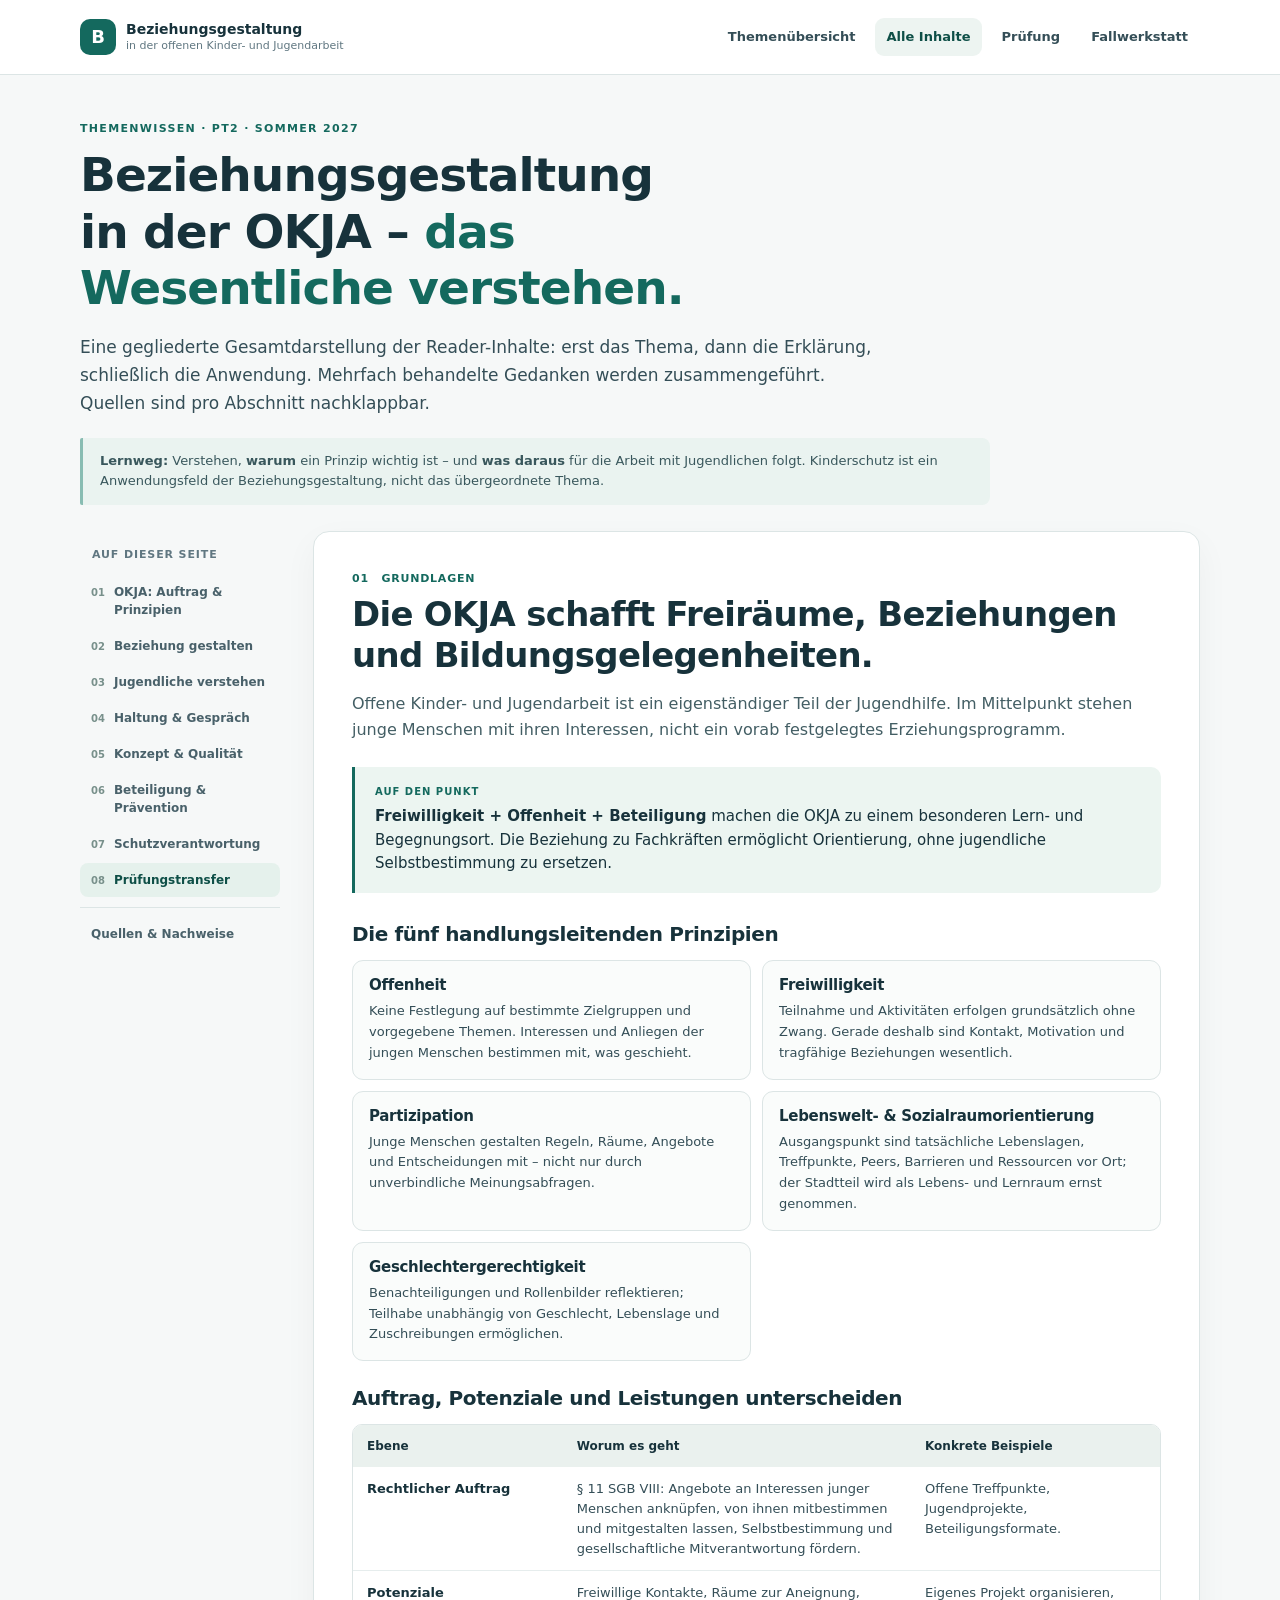
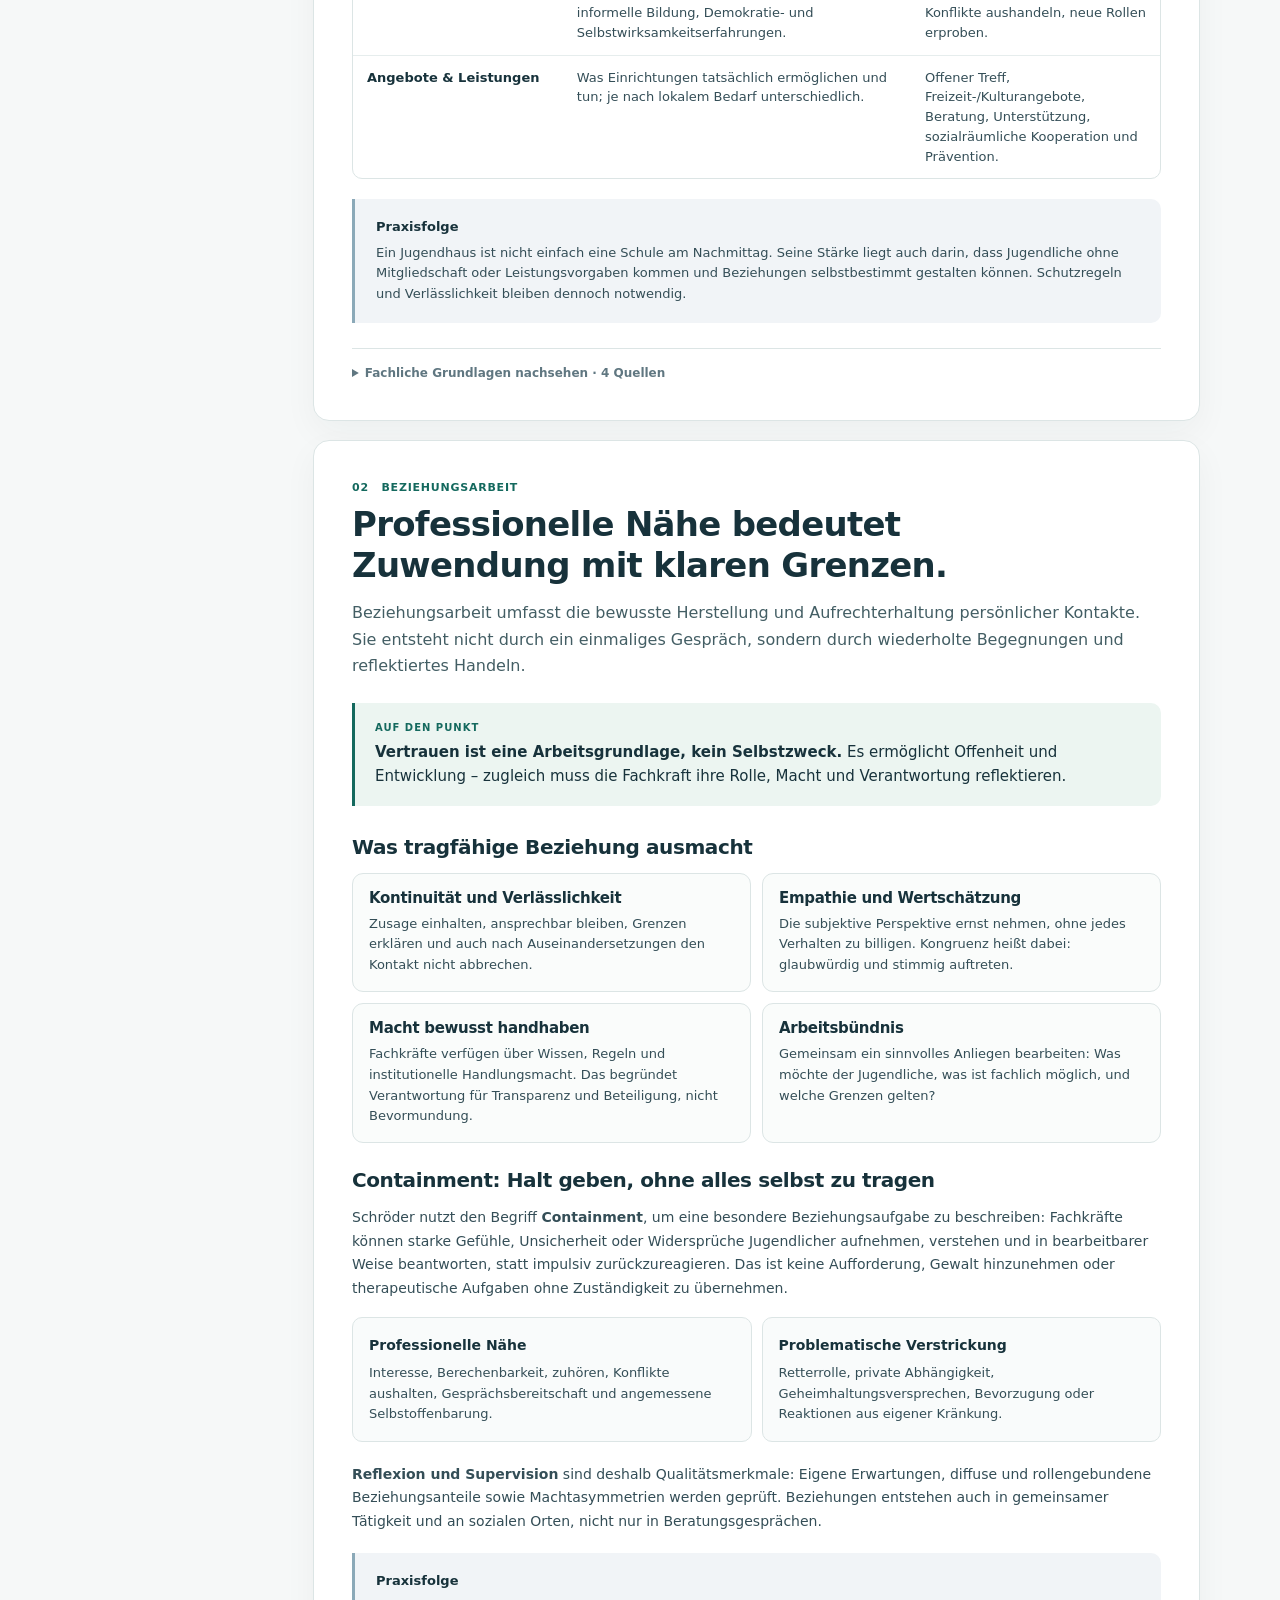
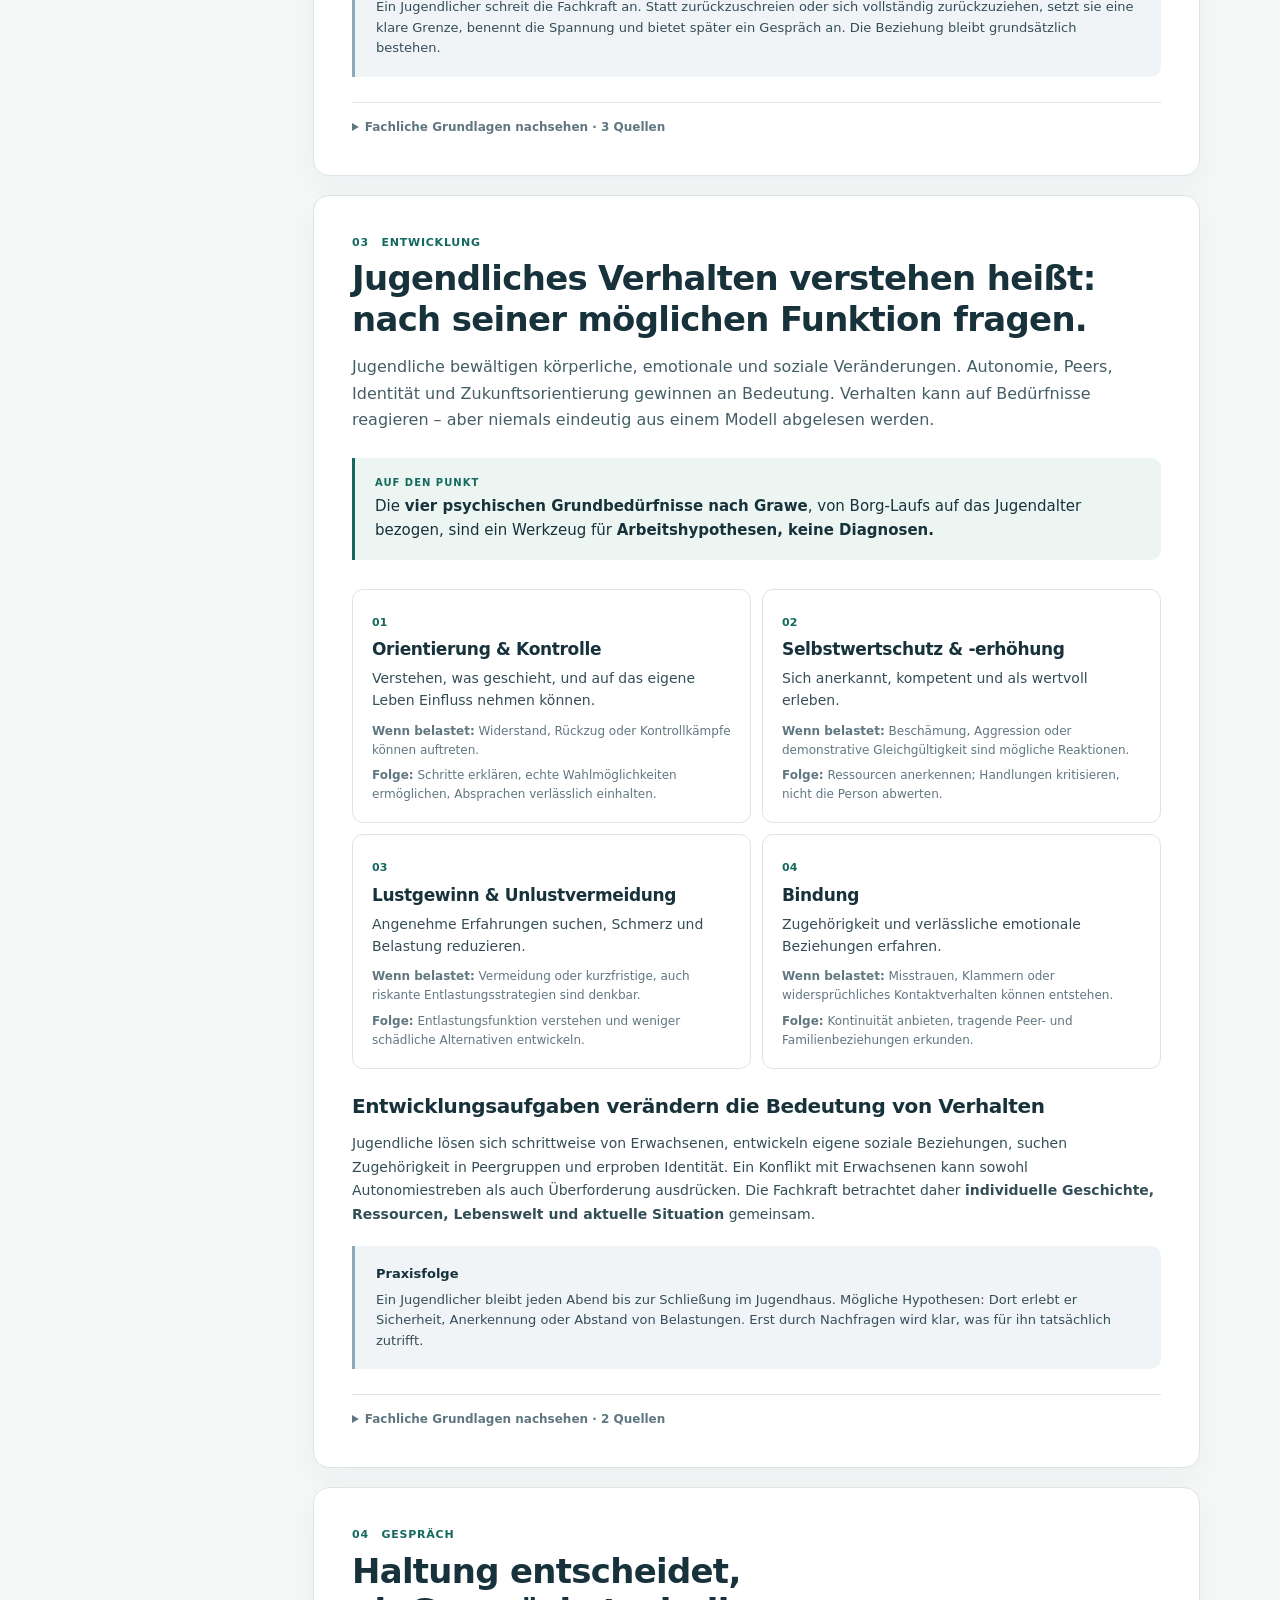
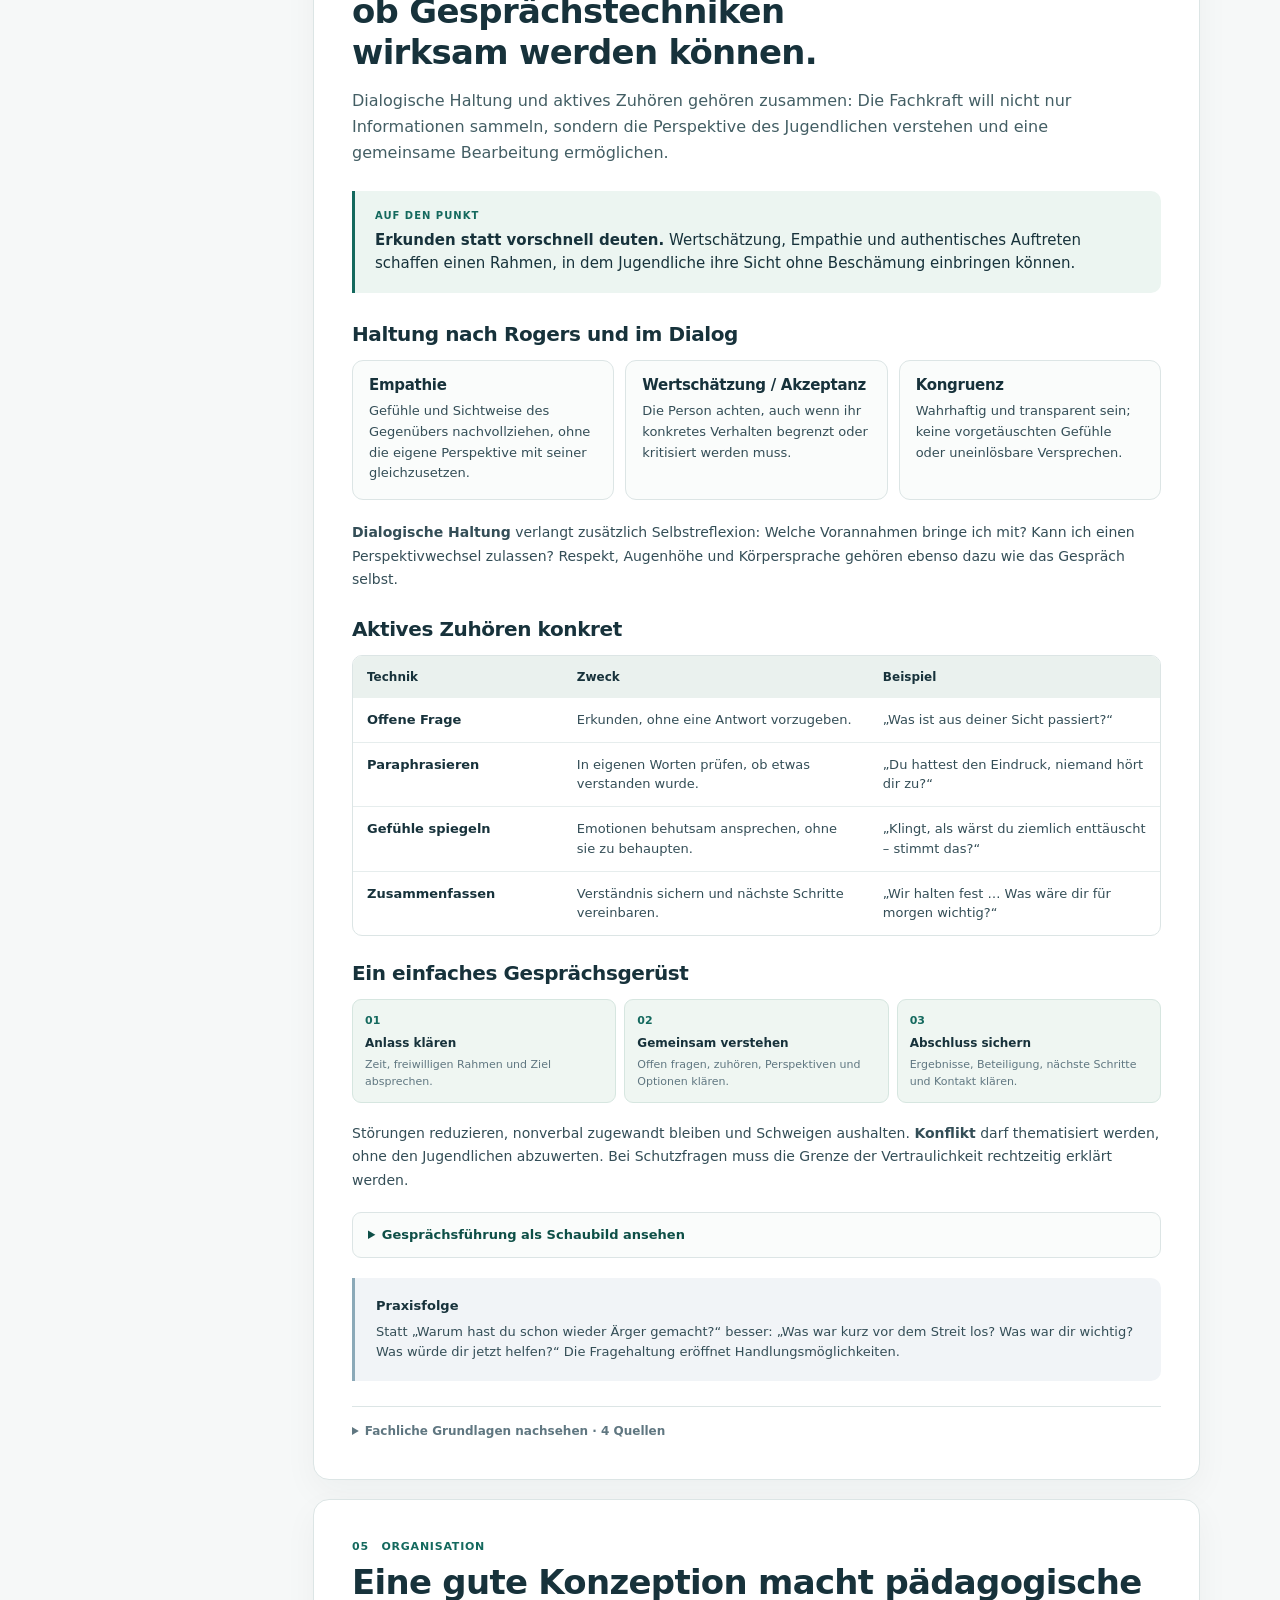
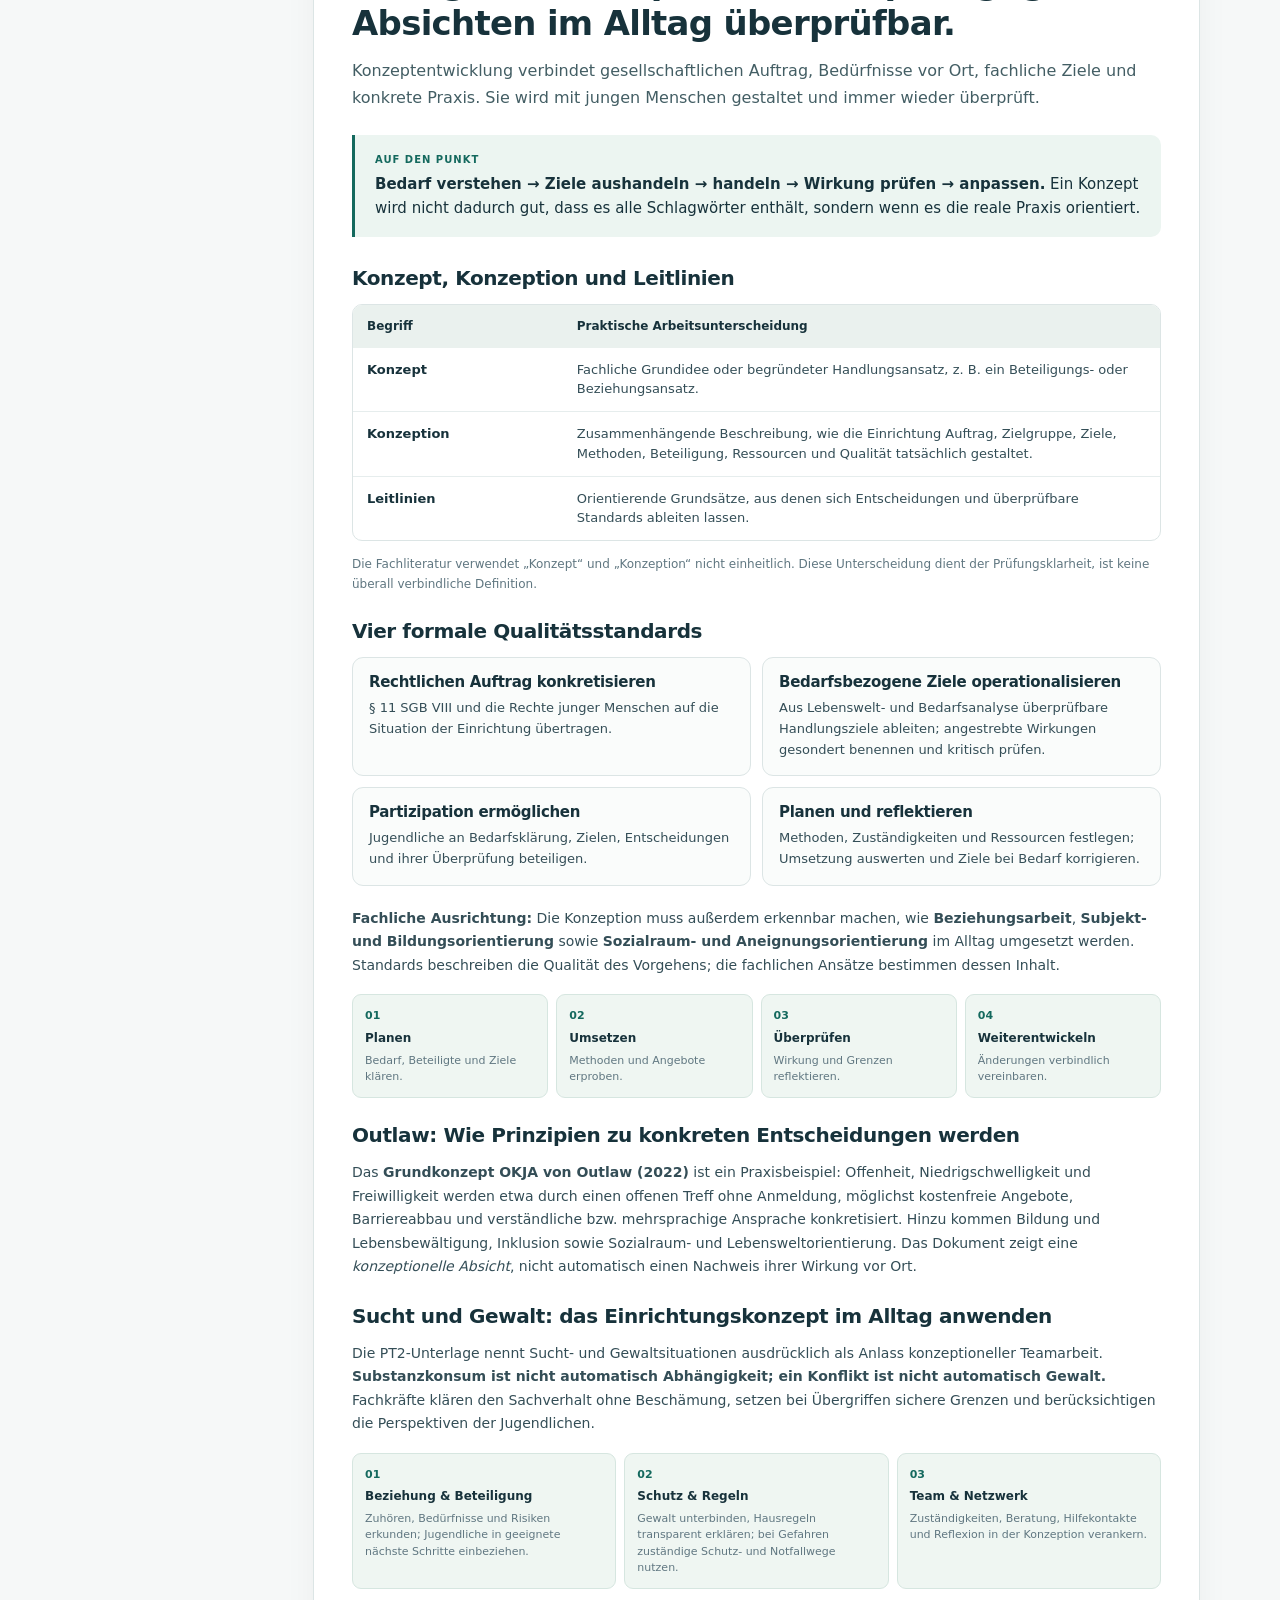
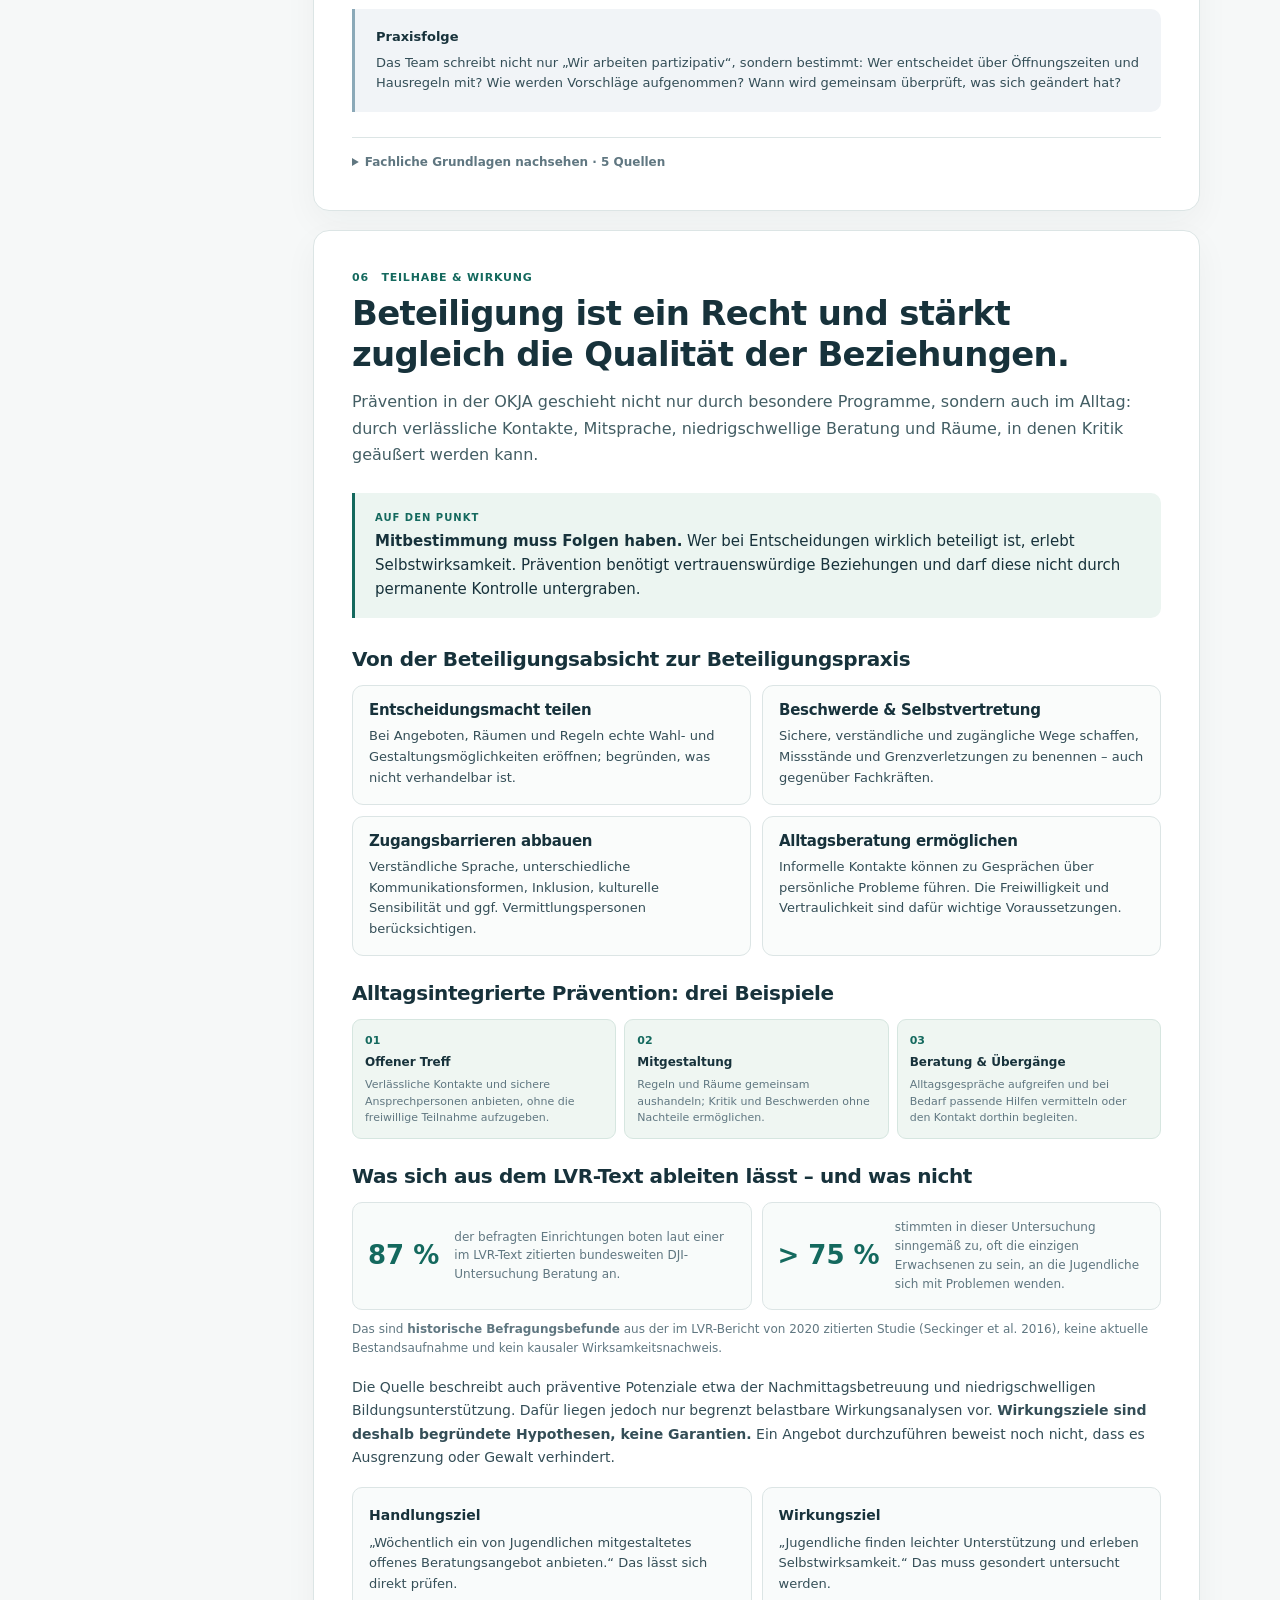
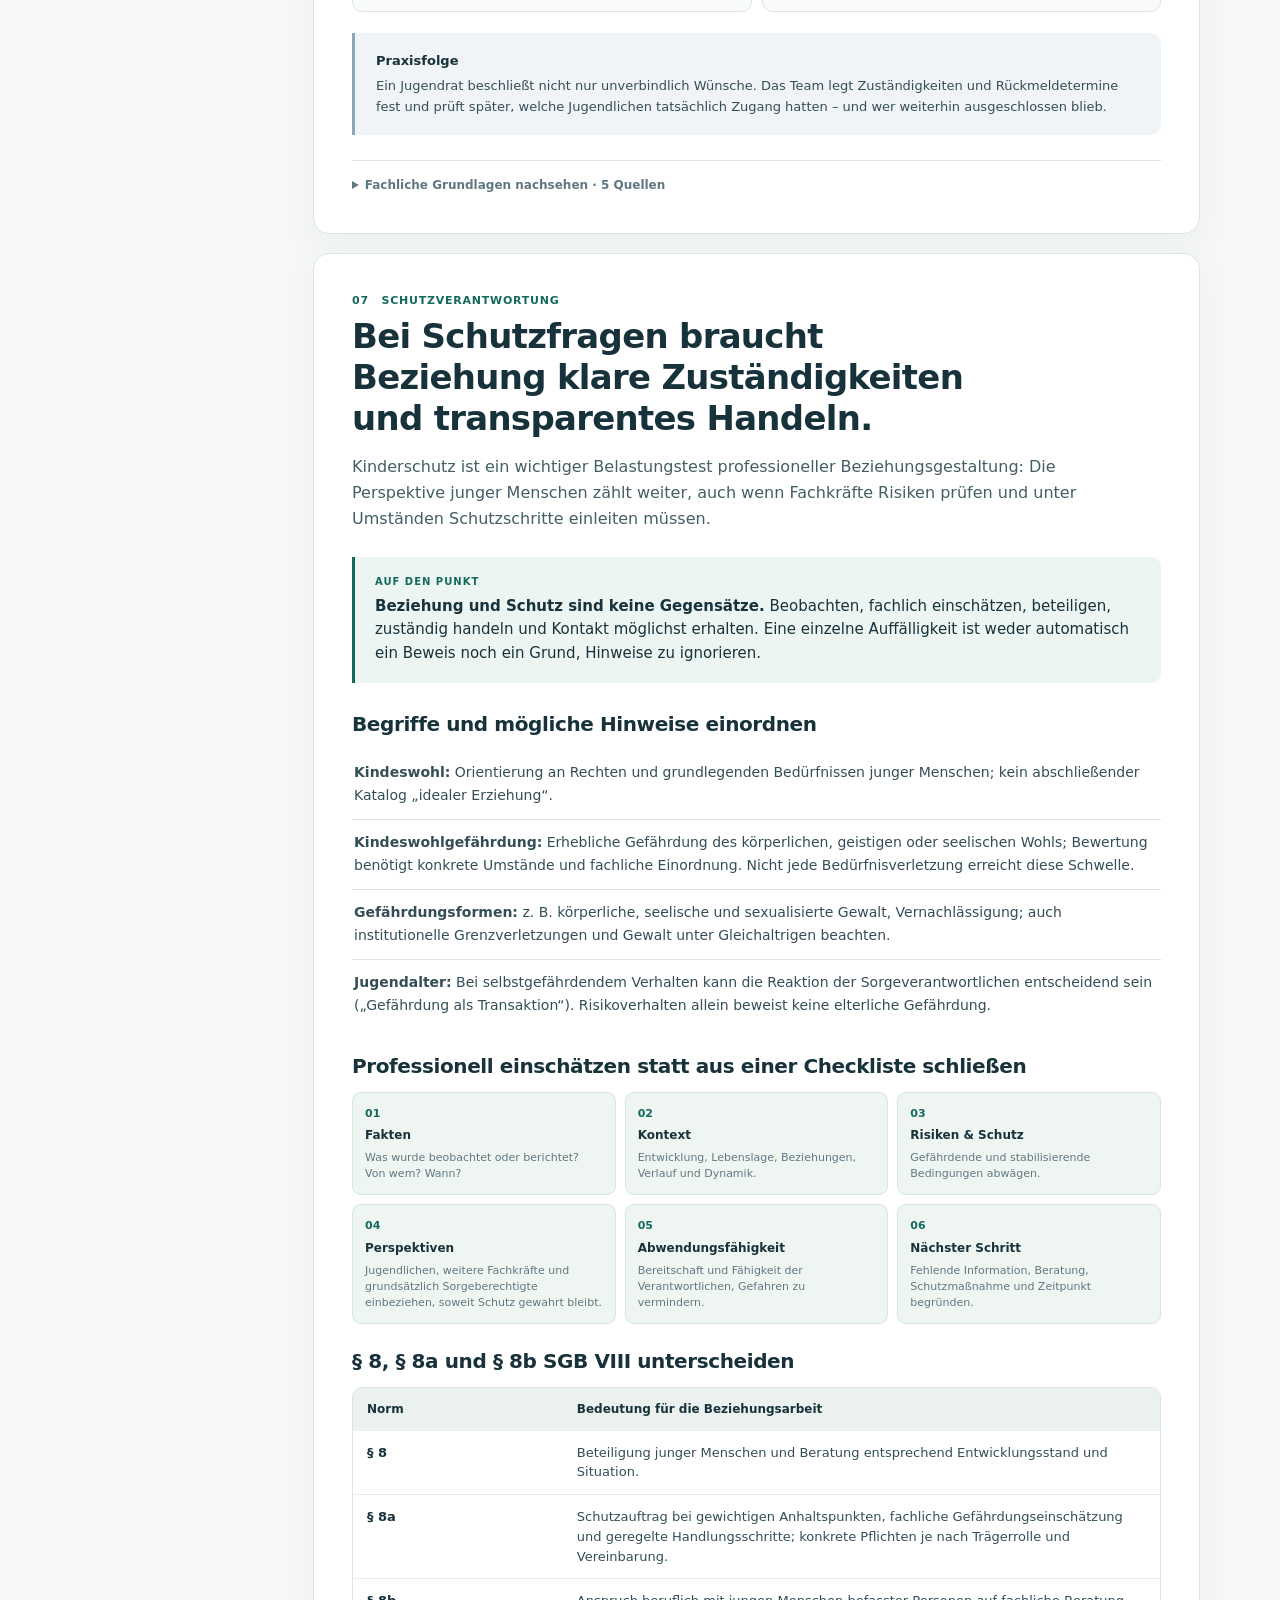
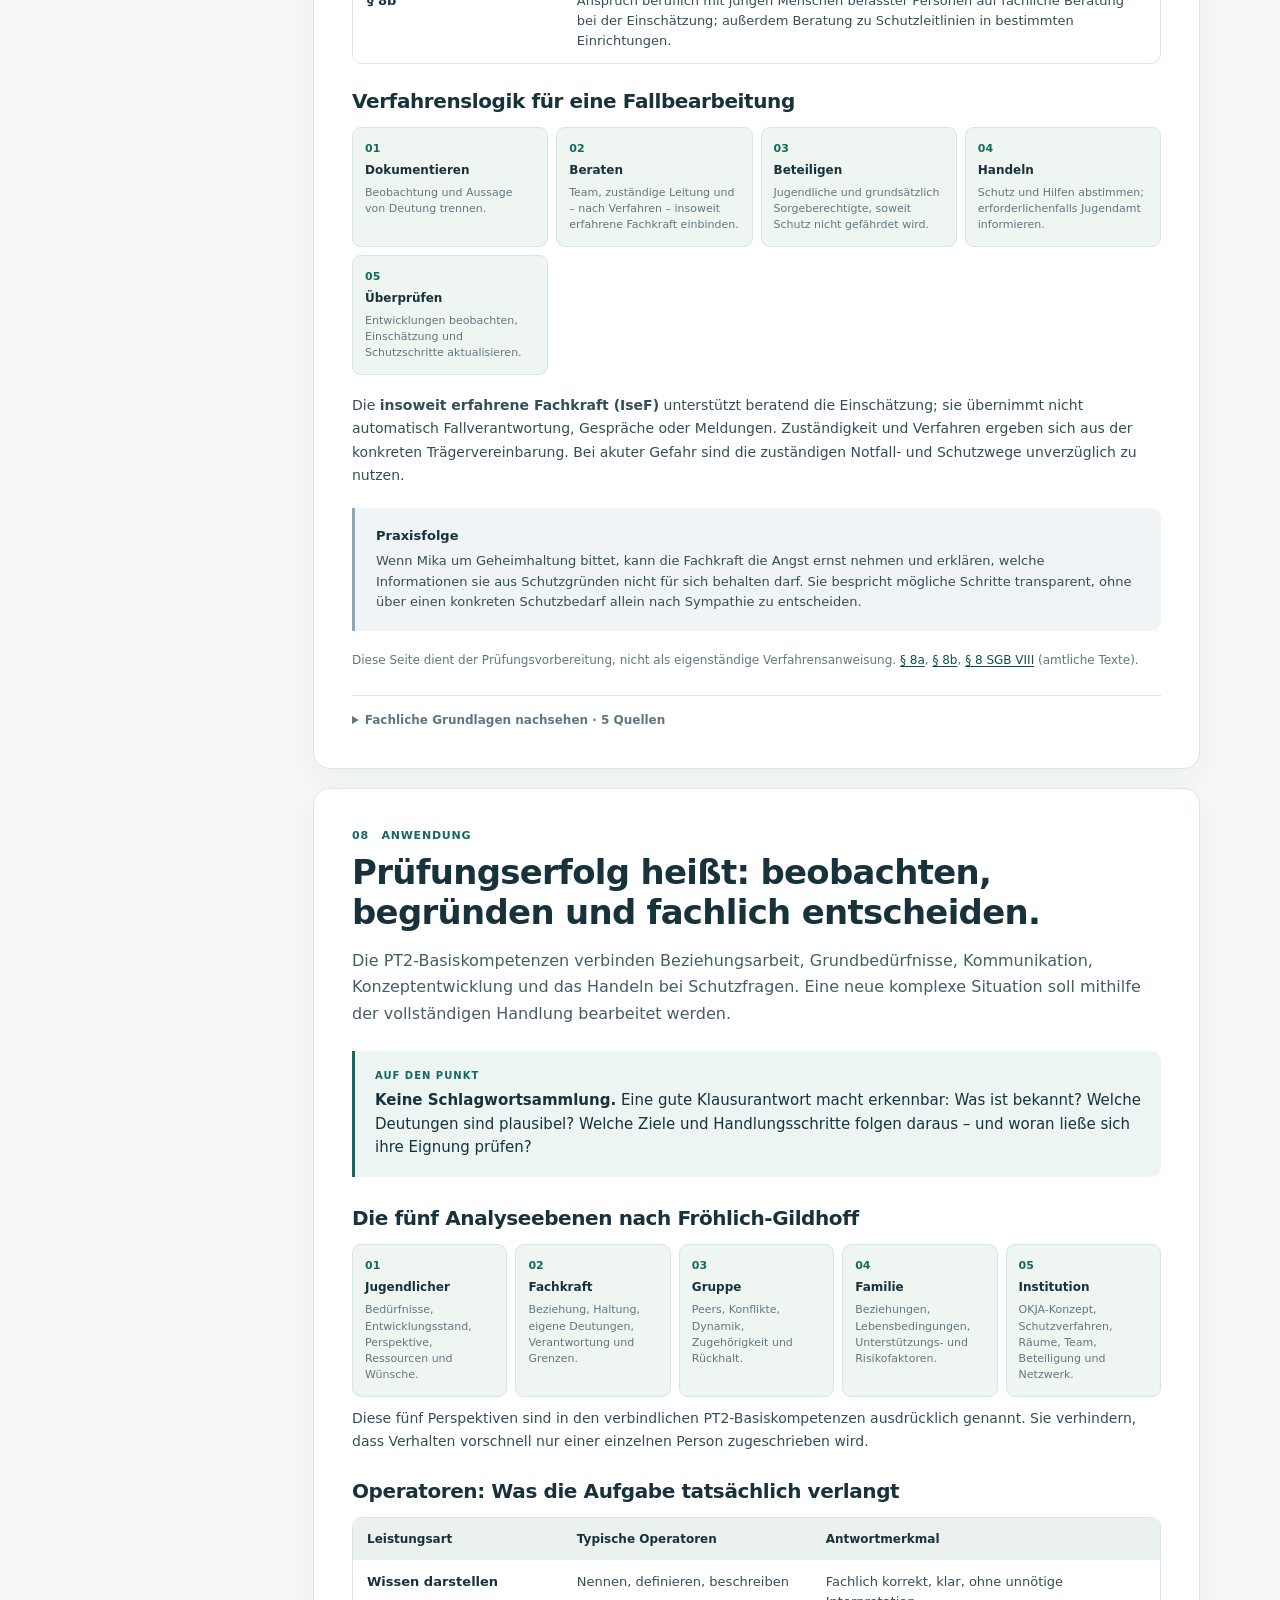
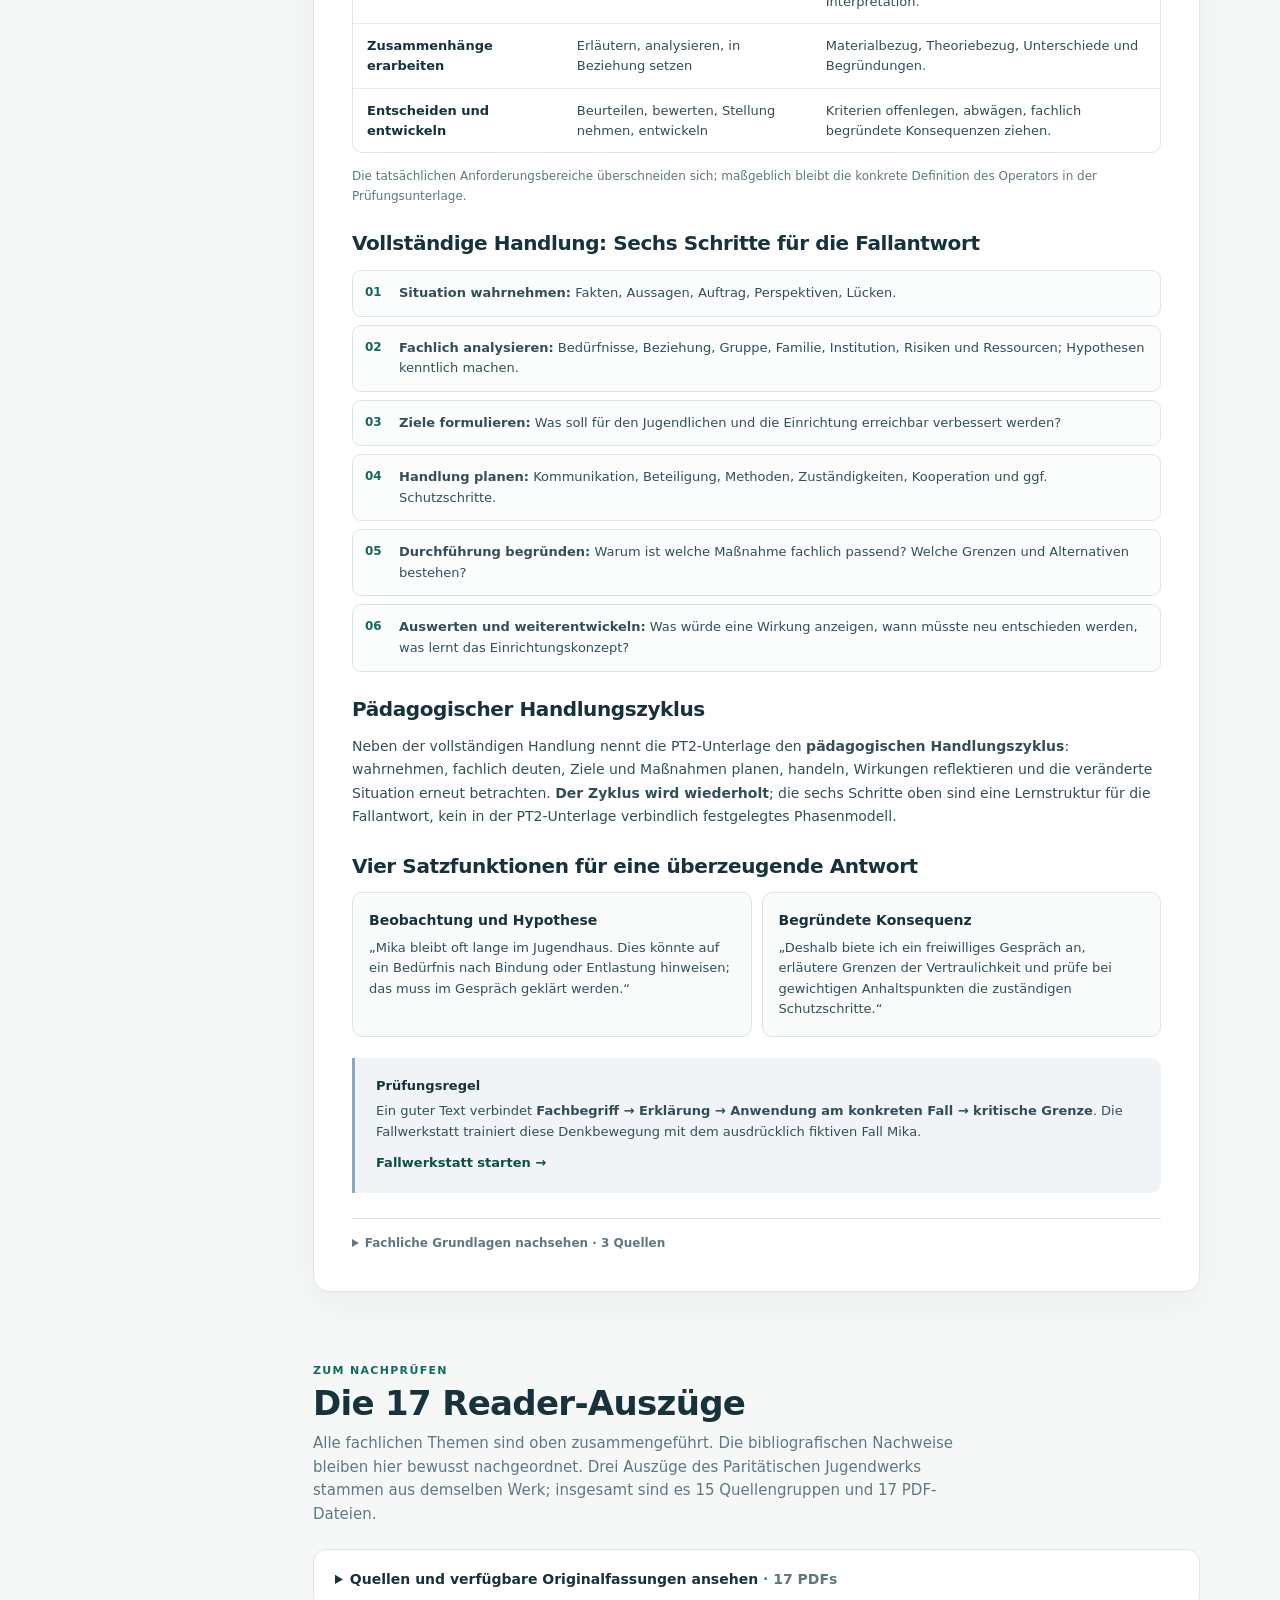
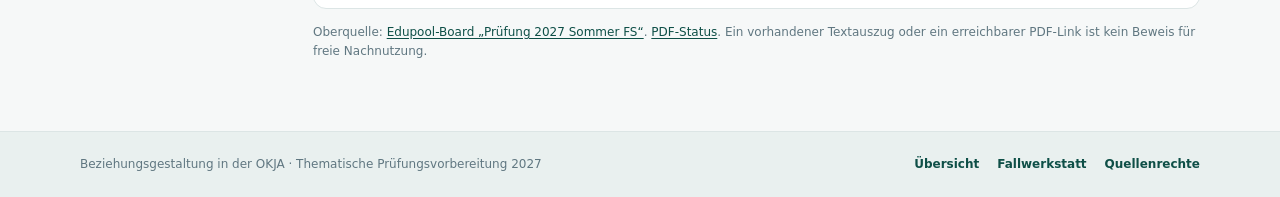
==== commit 89bcd993: "docs(site): cover PT2 addiction violence context and pedagogical cycle" ====
--- a/analyse.html
+++ b/analyse.html
@@ -178,8 +178,15 @@
             </div>
             <h3>Outlaw: Wie Prinzipien zu konkreten Entscheidungen werden</h3>
             <p>Das <strong>Grundkonzept OKJA von Outlaw (2022)</strong> ist ein Praxisbeispiel: Offenheit, Niedrigschwelligkeit und Freiwilligkeit werden etwa durch einen offenen Treff ohne Anmeldung, möglichst kostenfreie Angebote, Barriereabbau und verständliche bzw. mehrsprachige Ansprache konkretisiert. Hinzu kommen Bildung und Lebensbewältigung, Inklusion sowie Sozialraum- und Lebensweltorientierung. Das Dokument zeigt eine <em>konzeptionelle Absicht</em>, nicht automatisch einen Nachweis ihrer Wirkung vor Ort.</p>
+            <h3>Sucht und Gewalt: das Einrichtungskonzept im Alltag anwenden</h3>
+            <p>Die PT2-Unterlage nennt Sucht- und Gewaltsituationen ausdrücklich als Anlass konzeptioneller Teamarbeit. <strong>Substanzkonsum ist nicht automatisch Abhängigkeit; ein Konflikt ist nicht automatisch Gewalt.</strong> Fachkräfte klären den Sachverhalt ohne Beschämung, setzen bei Übergriffen sichere Grenzen und berücksichtigen die Perspektiven der Jugendlichen.</p>
+            <div class="process-row" aria-label="Drei Aufgaben bei Sucht- und Gewaltsituationen">
+              <div><span>01</span><strong>Beziehung & Beteiligung</strong><small>Zuhören, Bedürfnisse und Risiken erkunden; Jugendliche in geeignete nächste Schritte einbeziehen.</small></div>
+              <div><span>02</span><strong>Schutz & Regeln</strong><small>Gewalt unterbinden, Hausregeln transparent erklären; bei Gefahren zuständige Schutz- und Notfallwege nutzen.</small></div>
+              <div><span>03</span><strong>Team & Netzwerk</strong><small>Zuständigkeiten, Beratung, Hilfekontakte und Reflexion in der Konzeption verankern.</small></div>
+            </div>
             <div class="practice"><strong>Praxisfolge</strong><p>Das Team schreibt nicht nur „Wir arbeiten partizipativ“, sondern bestimmt: Wer entscheidet über Öffnungszeiten und Hausregeln mit? Wie werden Vorschläge aufgenommen? Wann wird gemeinsam überprüft, was sich geändert hat?</p></div>
-            <div class="sources-placeholder" data-source-ids="sturzenhecker-konzepte,agjf-okja,outlaw-okja,pjw-schutzkonzepte"></div>
+            <div class="sources-placeholder" data-source-ids="sturzenhecker-konzepte,agjf-okja,outlaw-okja,pjw-schutzkonzepte,pt2-basiskompetenzen"></div>
           </article>
 
           <article class="topic-section" id="praevention">
@@ -292,6 +299,8 @@
               <li><strong>Durchführung begründen:</strong> Warum ist welche Maßnahme fachlich passend? Welche Grenzen und Alternativen bestehen?</li>
               <li><strong>Auswerten und weiterentwickeln:</strong> Was würde eine Wirkung anzeigen, wann müsste neu entschieden werden, was lernt das Einrichtungskonzept?</li>
             </ol>
+            <h3>Pädagogischer Handlungszyklus</h3>
+            <p>Neben der vollständigen Handlung nennt die PT2-Unterlage den <strong>pädagogischen Handlungszyklus</strong>: wahrnehmen, fachlich deuten, Ziele und Maßnahmen planen, handeln, Wirkungen reflektieren und die veränderte Situation erneut betrachten. <strong>Der Zyklus wird wiederholt</strong>; die sechs Schritte oben sind eine Lernstruktur für die Fallantwort, kein in der PT2-Unterlage verbindlich festgelegtes Phasenmodell.</p>
             <h3>Vier Satzfunktionen für eine überzeugende Antwort</h3>
             <div class="contrast-pair">
               <div><strong>Beobachtung und Hypothese</strong><p>„Mika bleibt oft lange im Jugendhaus. Dies könnte auf ein Bedürfnis nach Bindung oder Entlastung hinweisen; das muss im Gespräch geklärt werden.“</p></div>
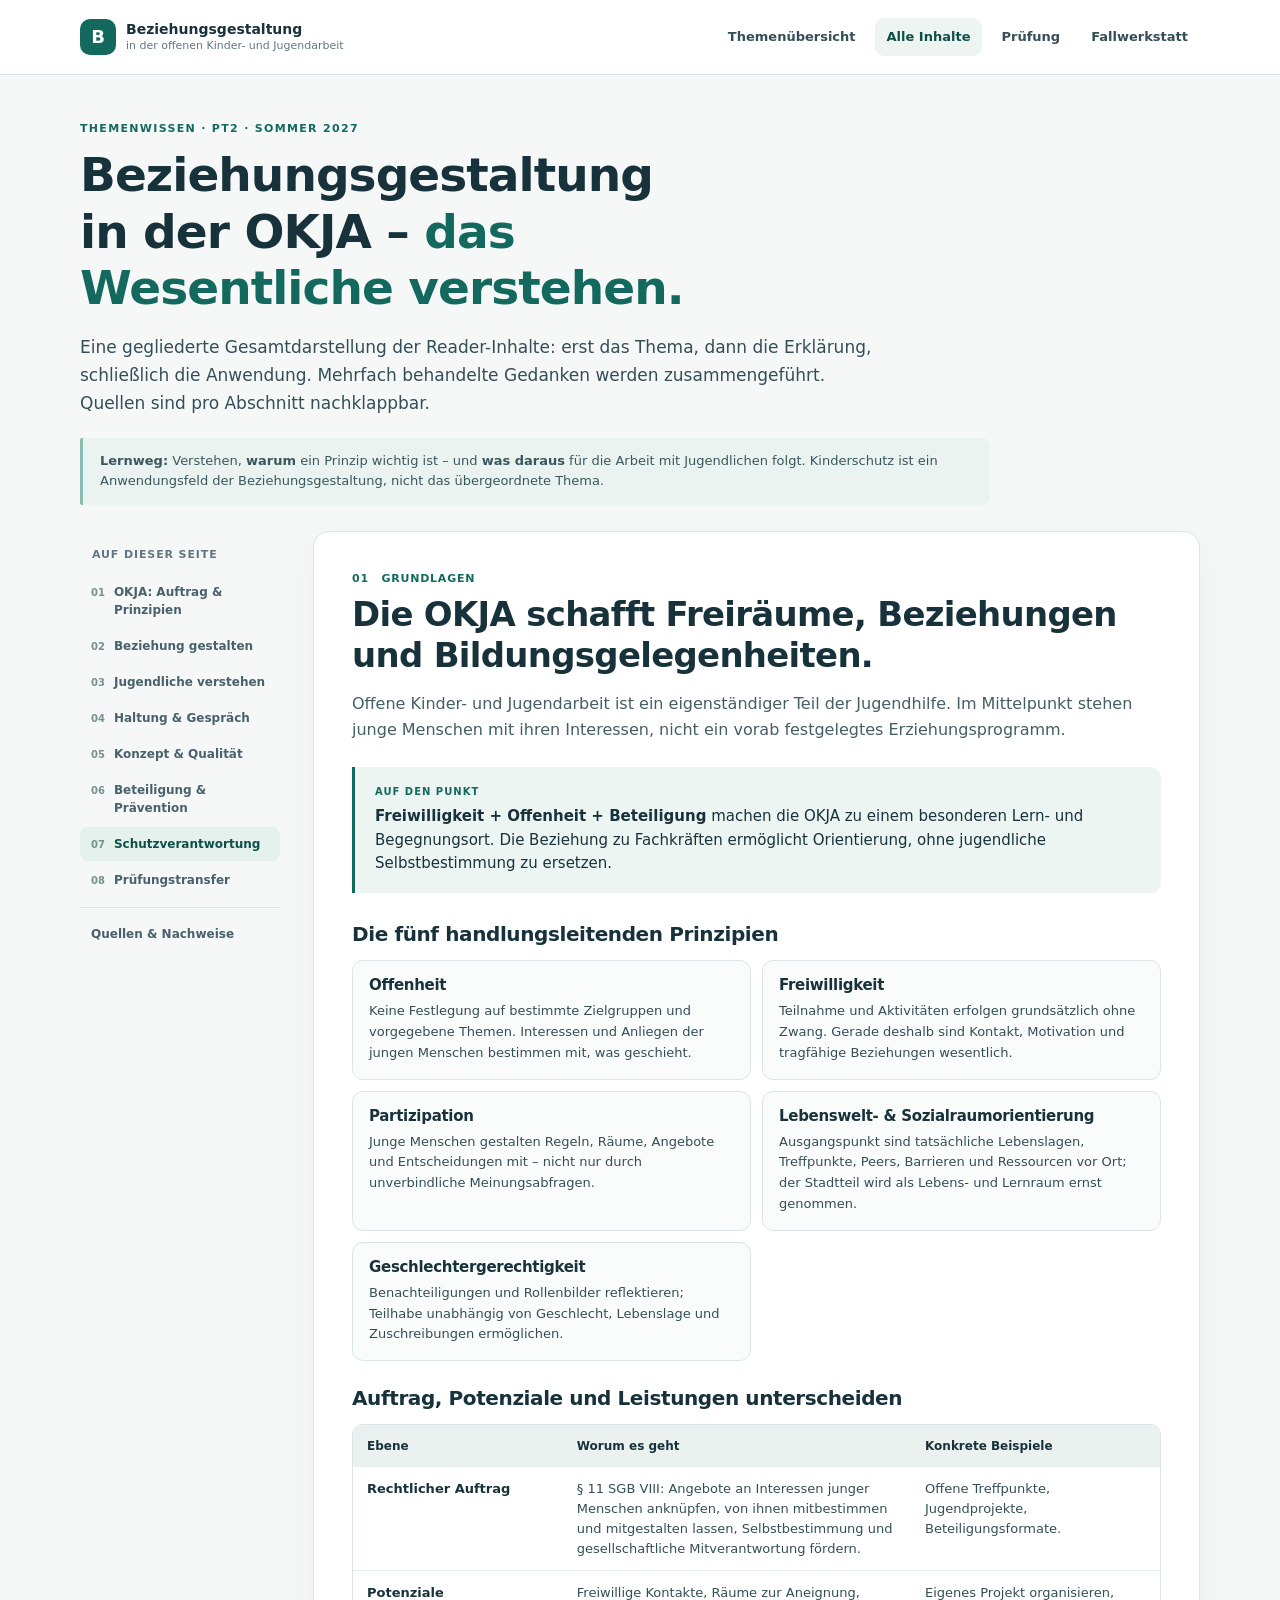
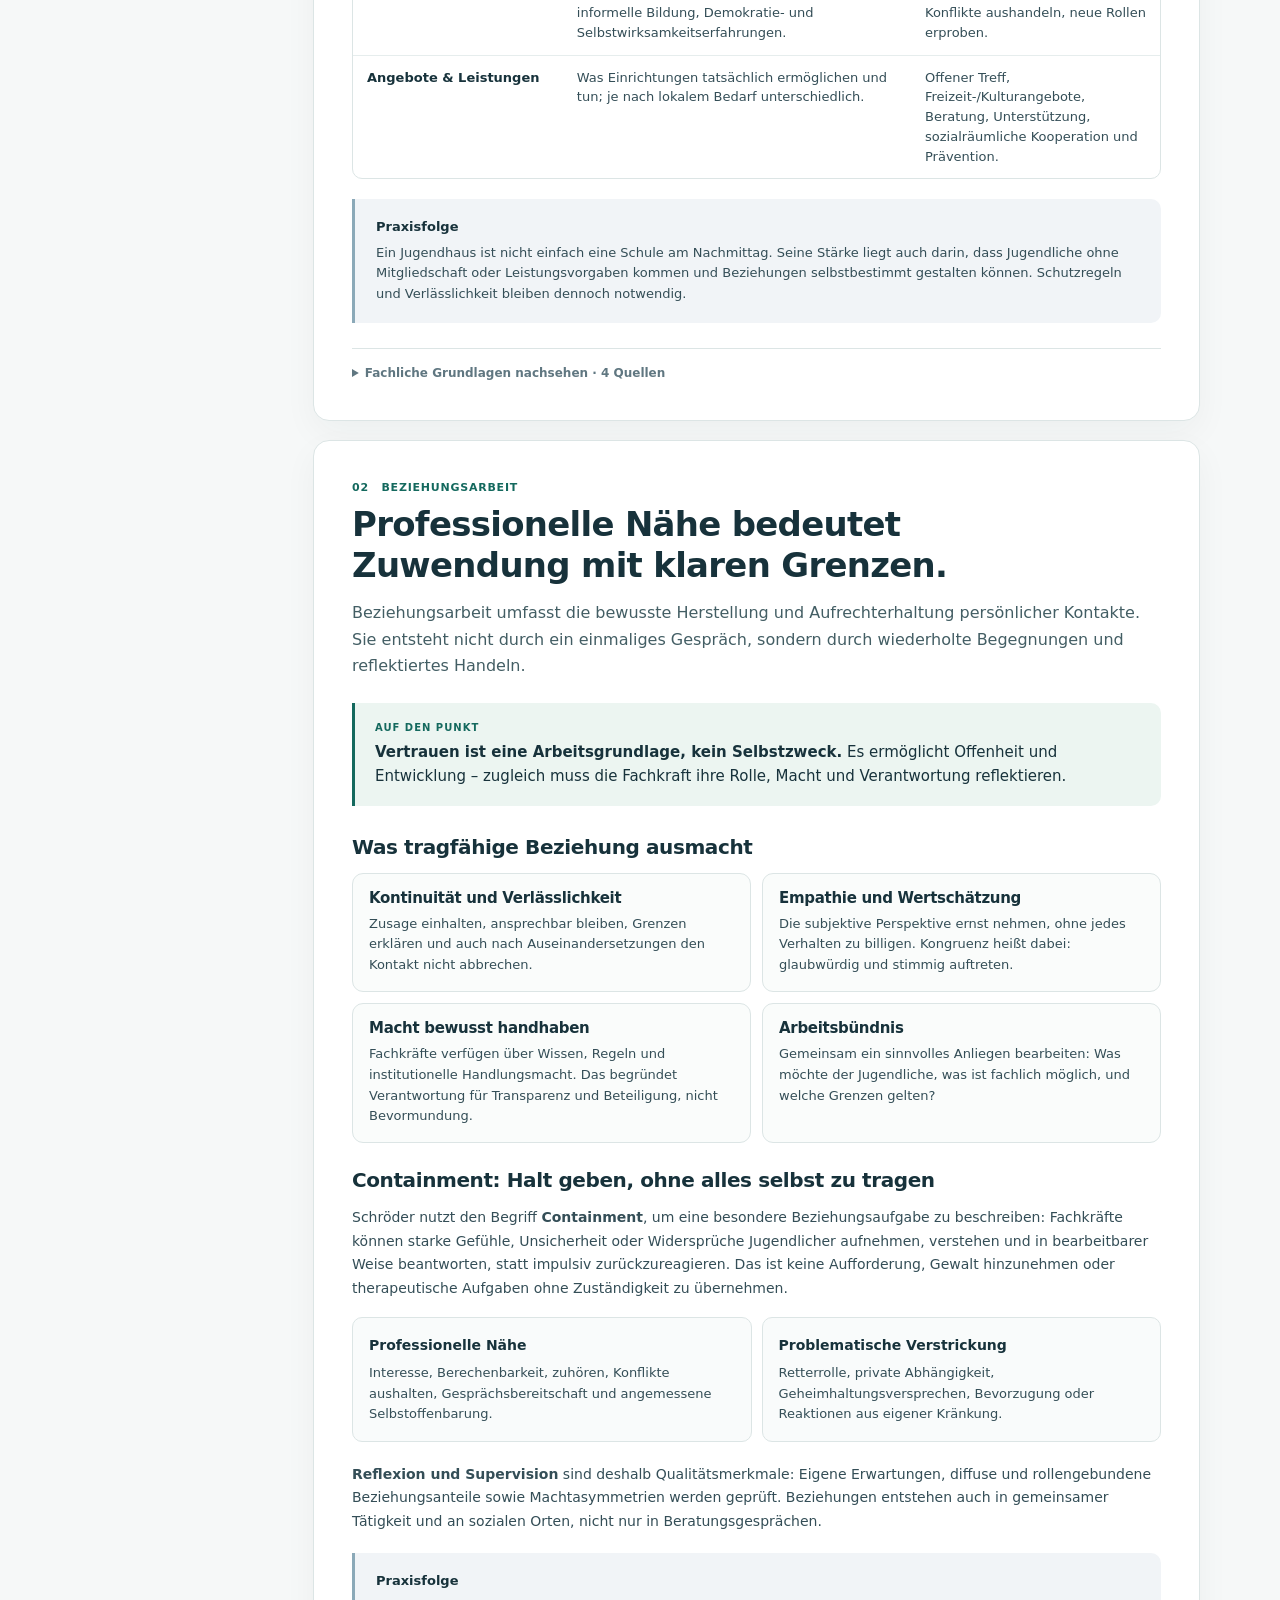
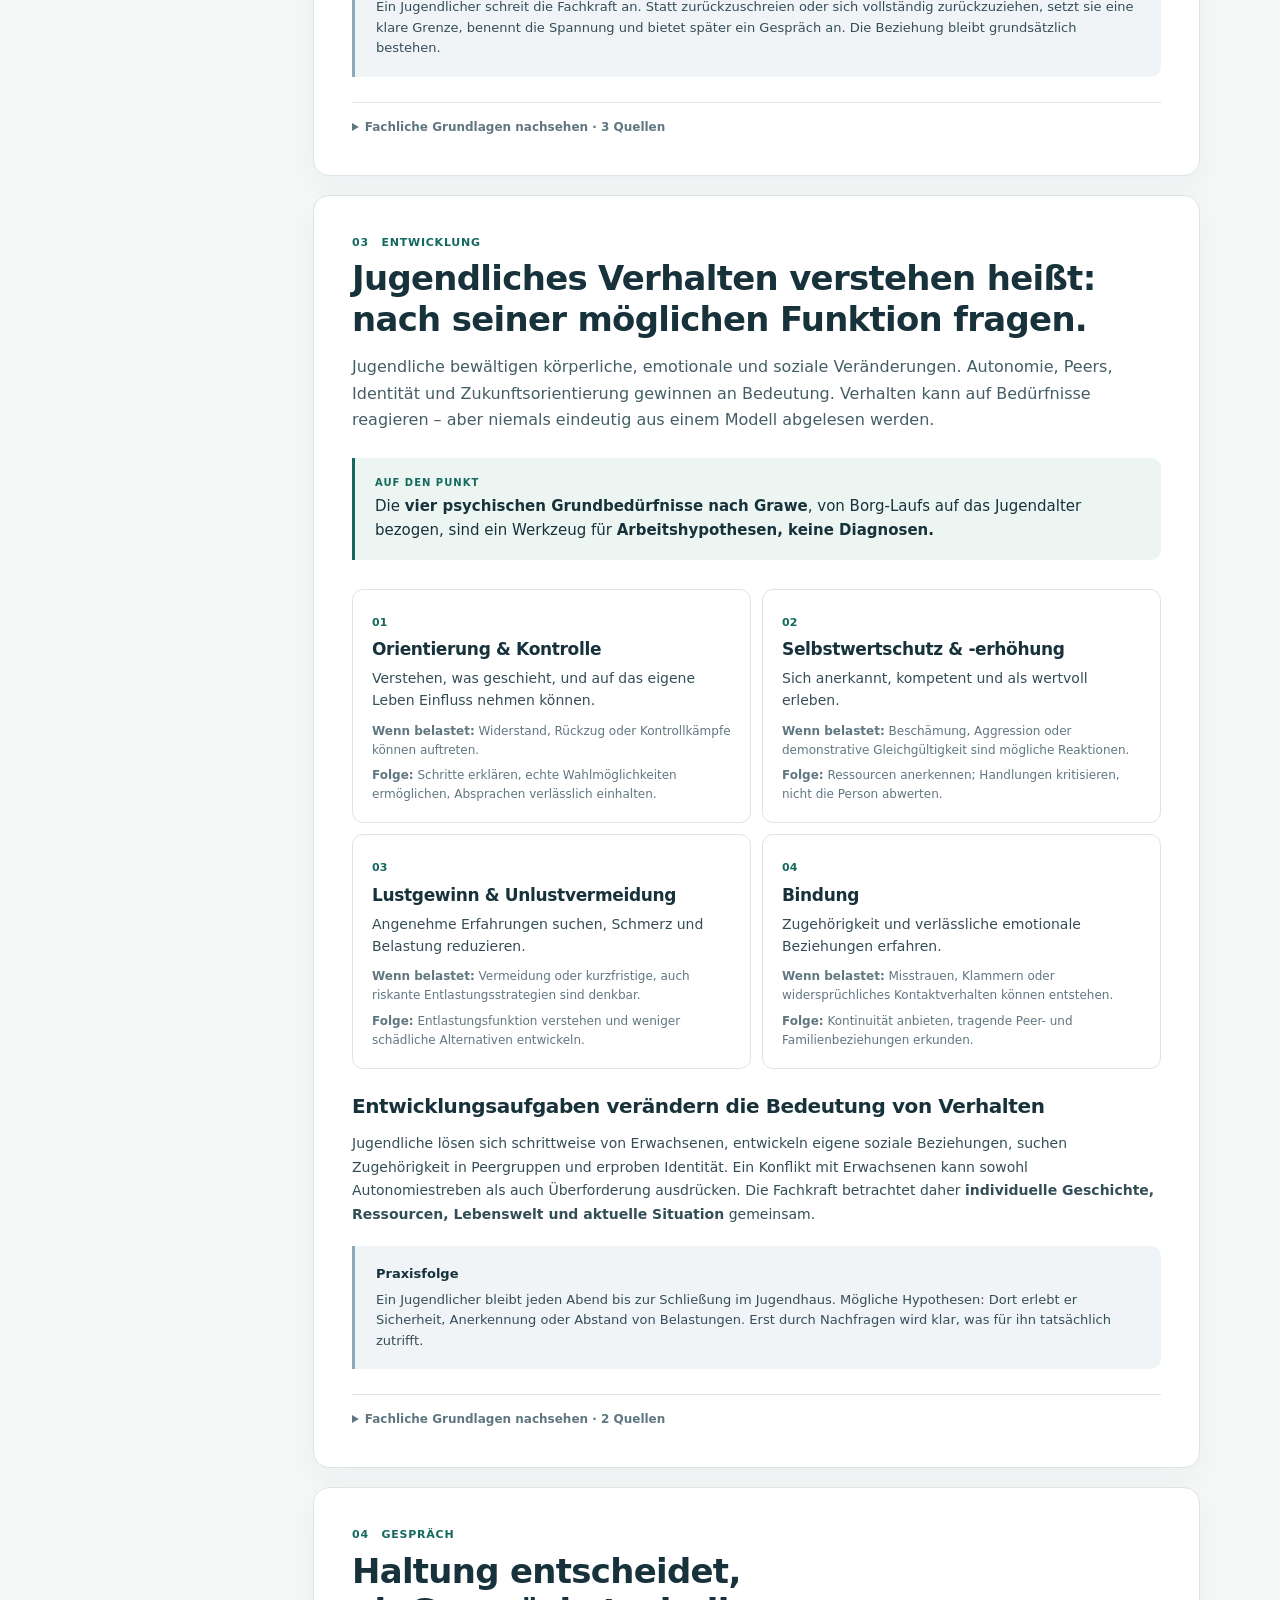
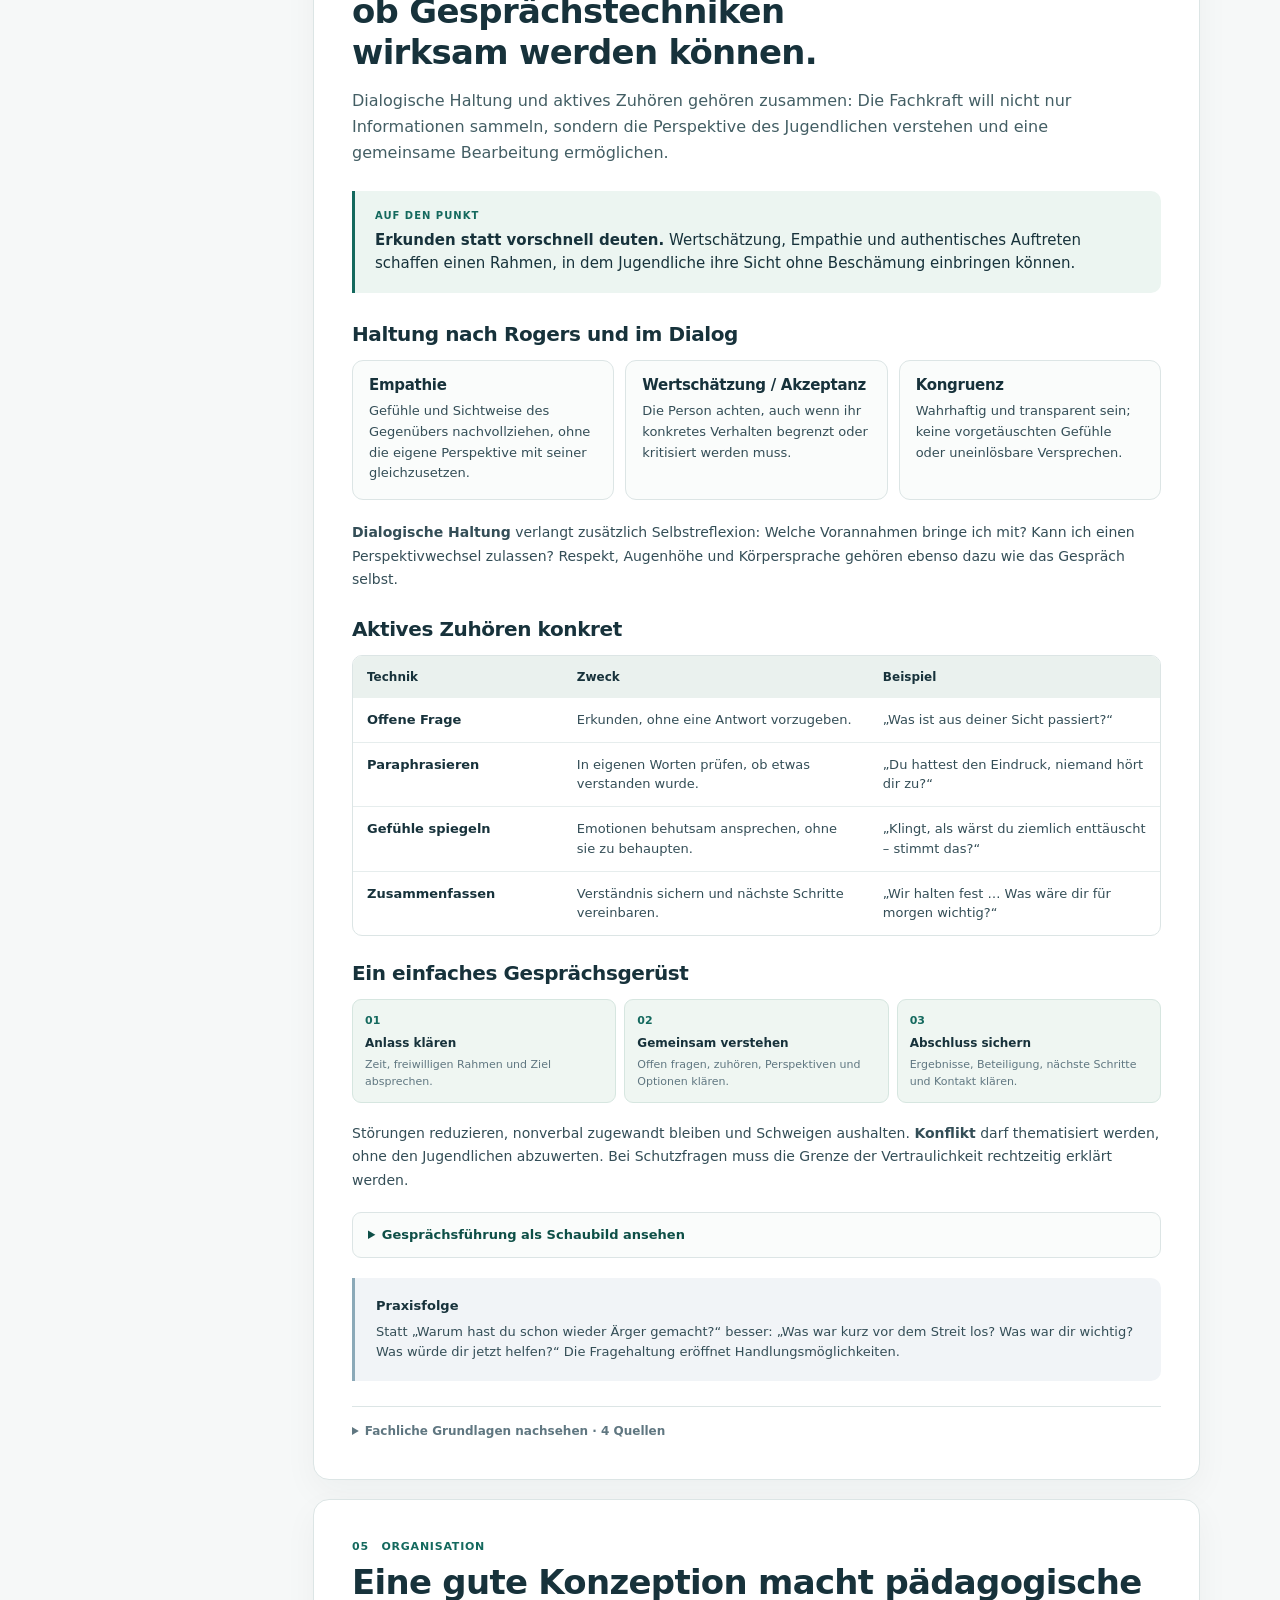
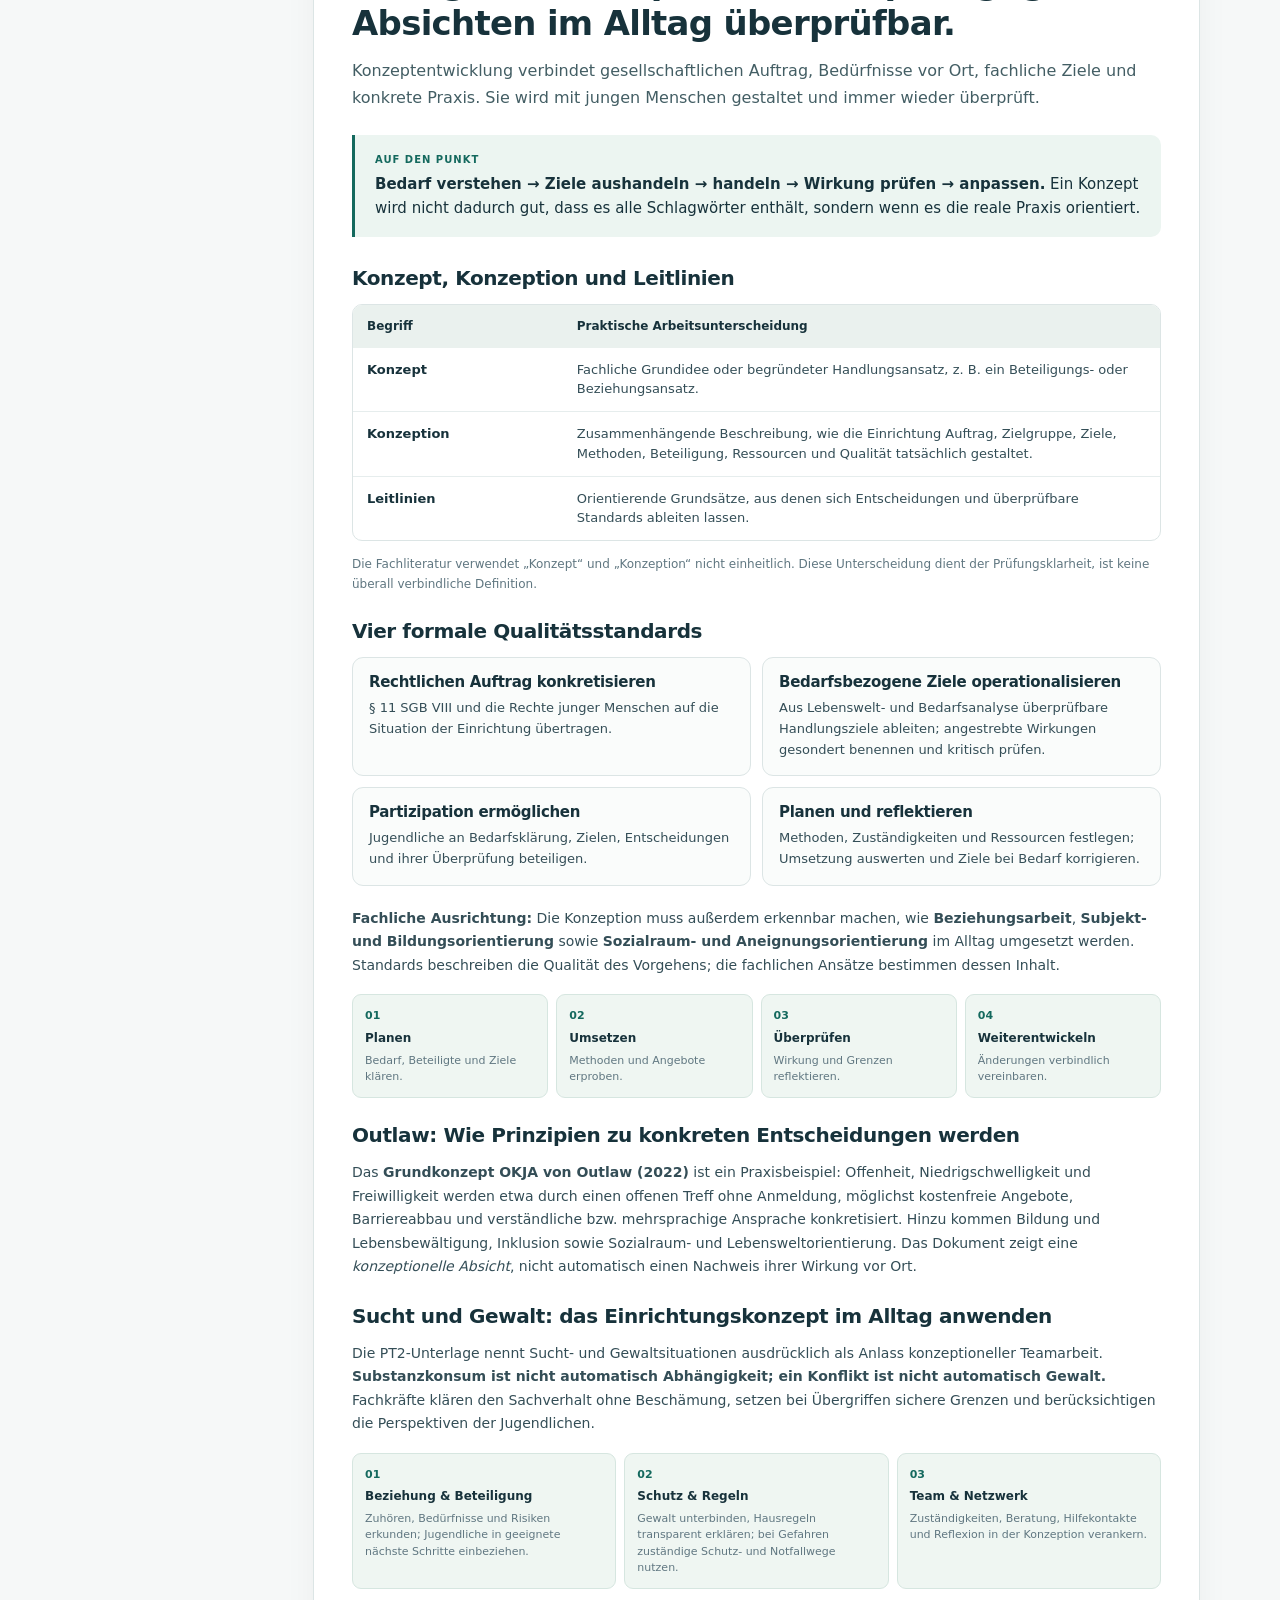
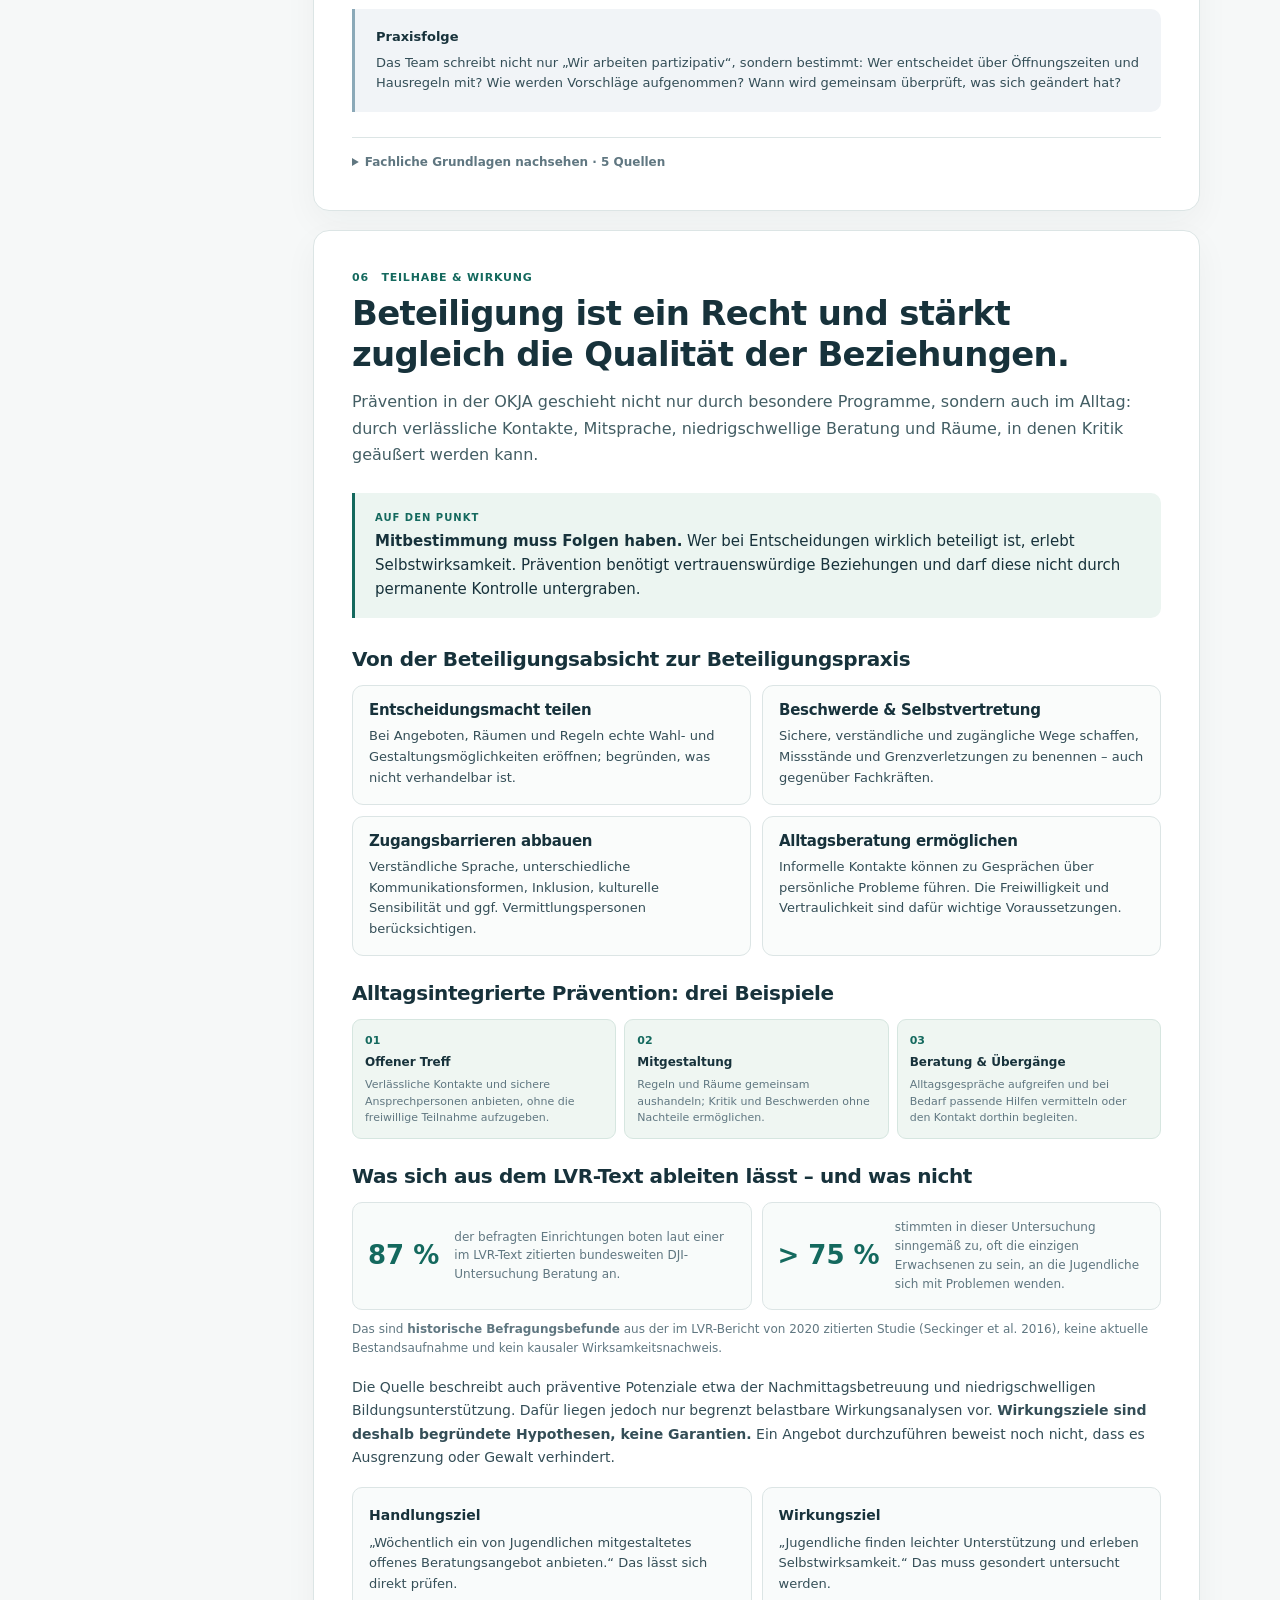
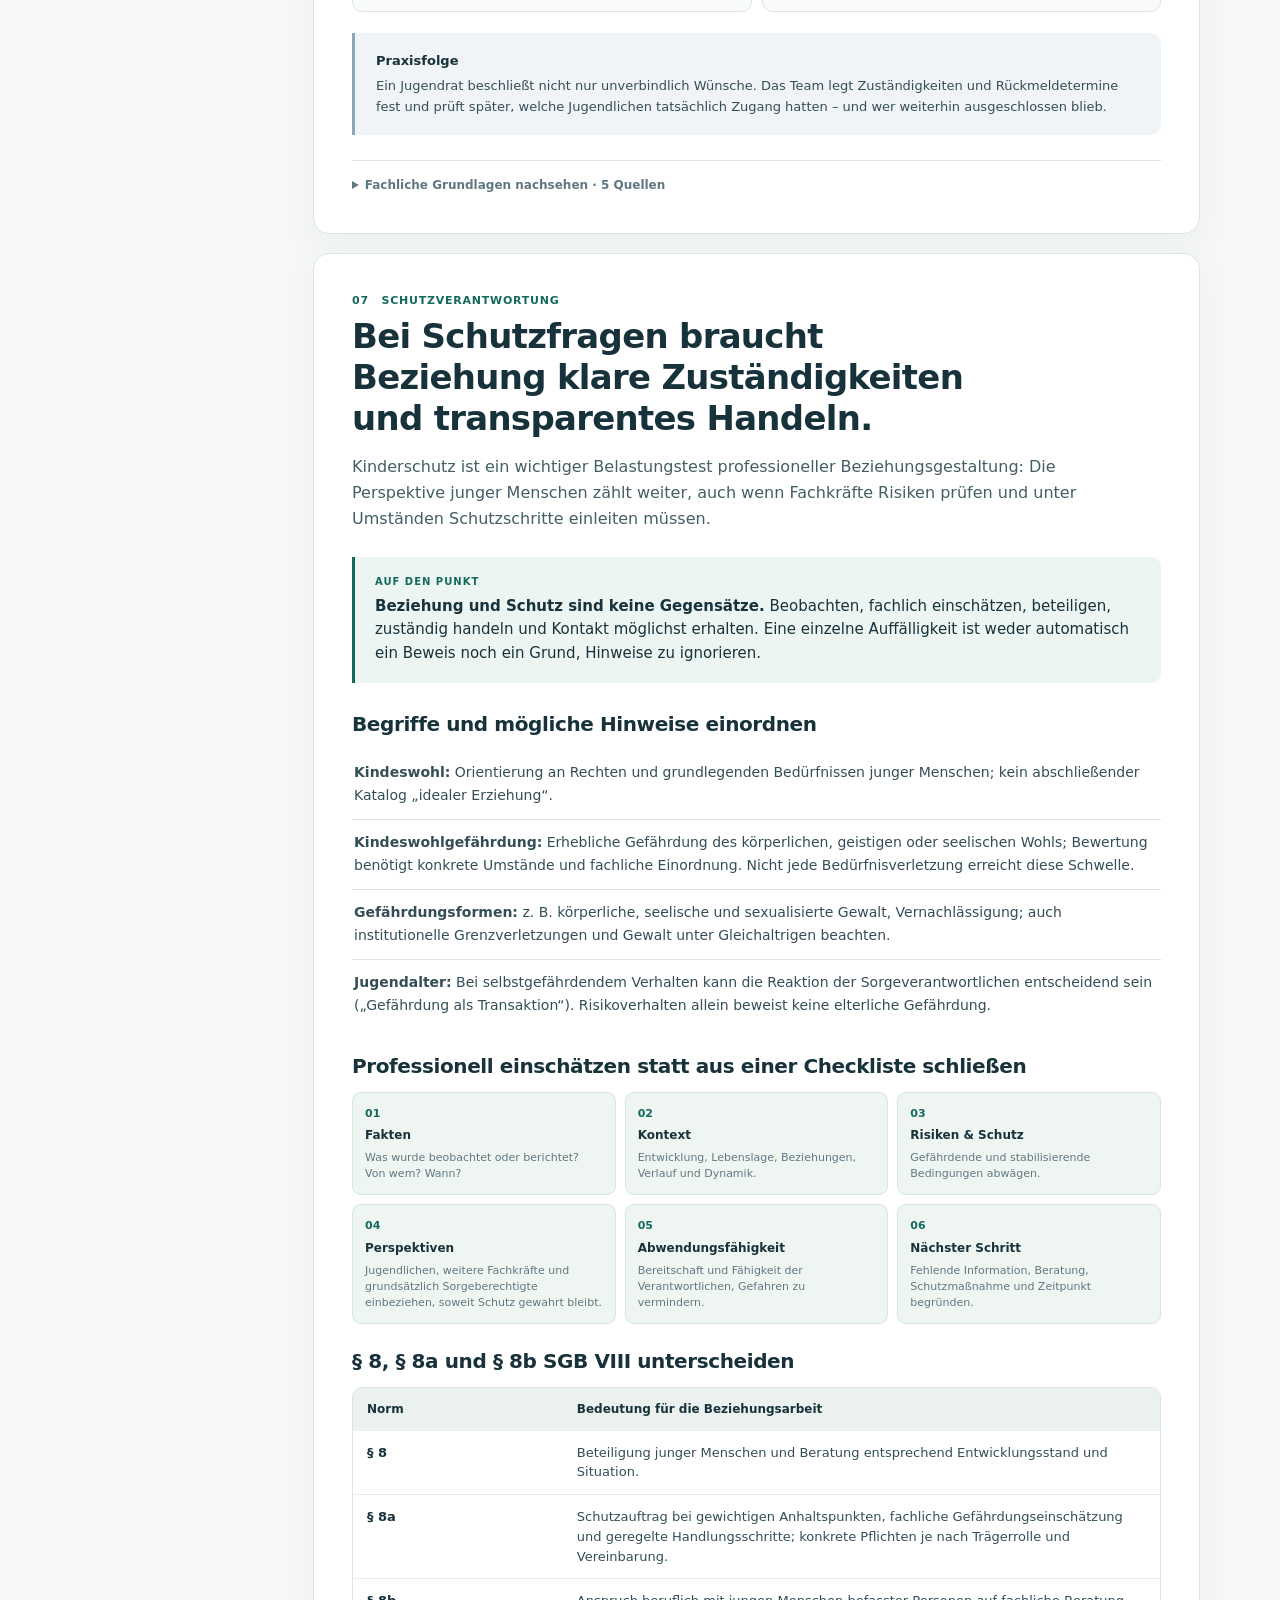
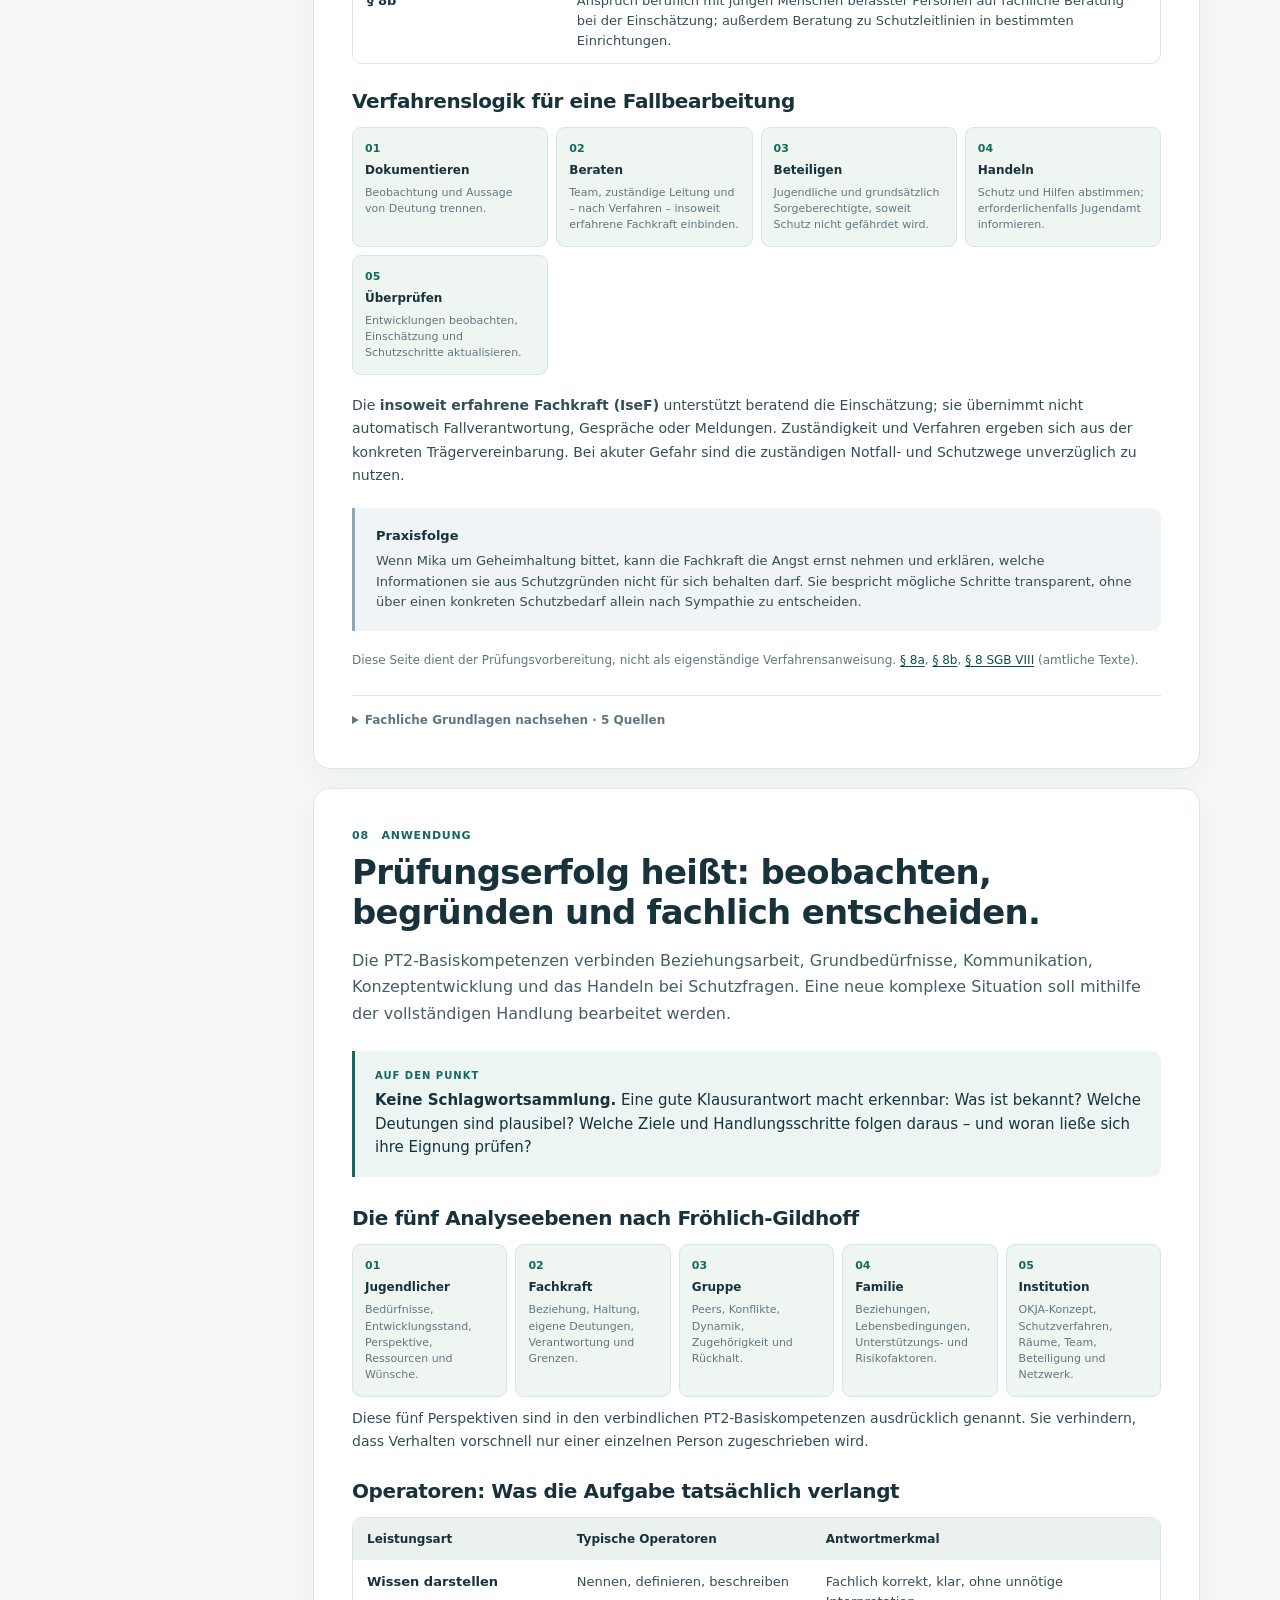
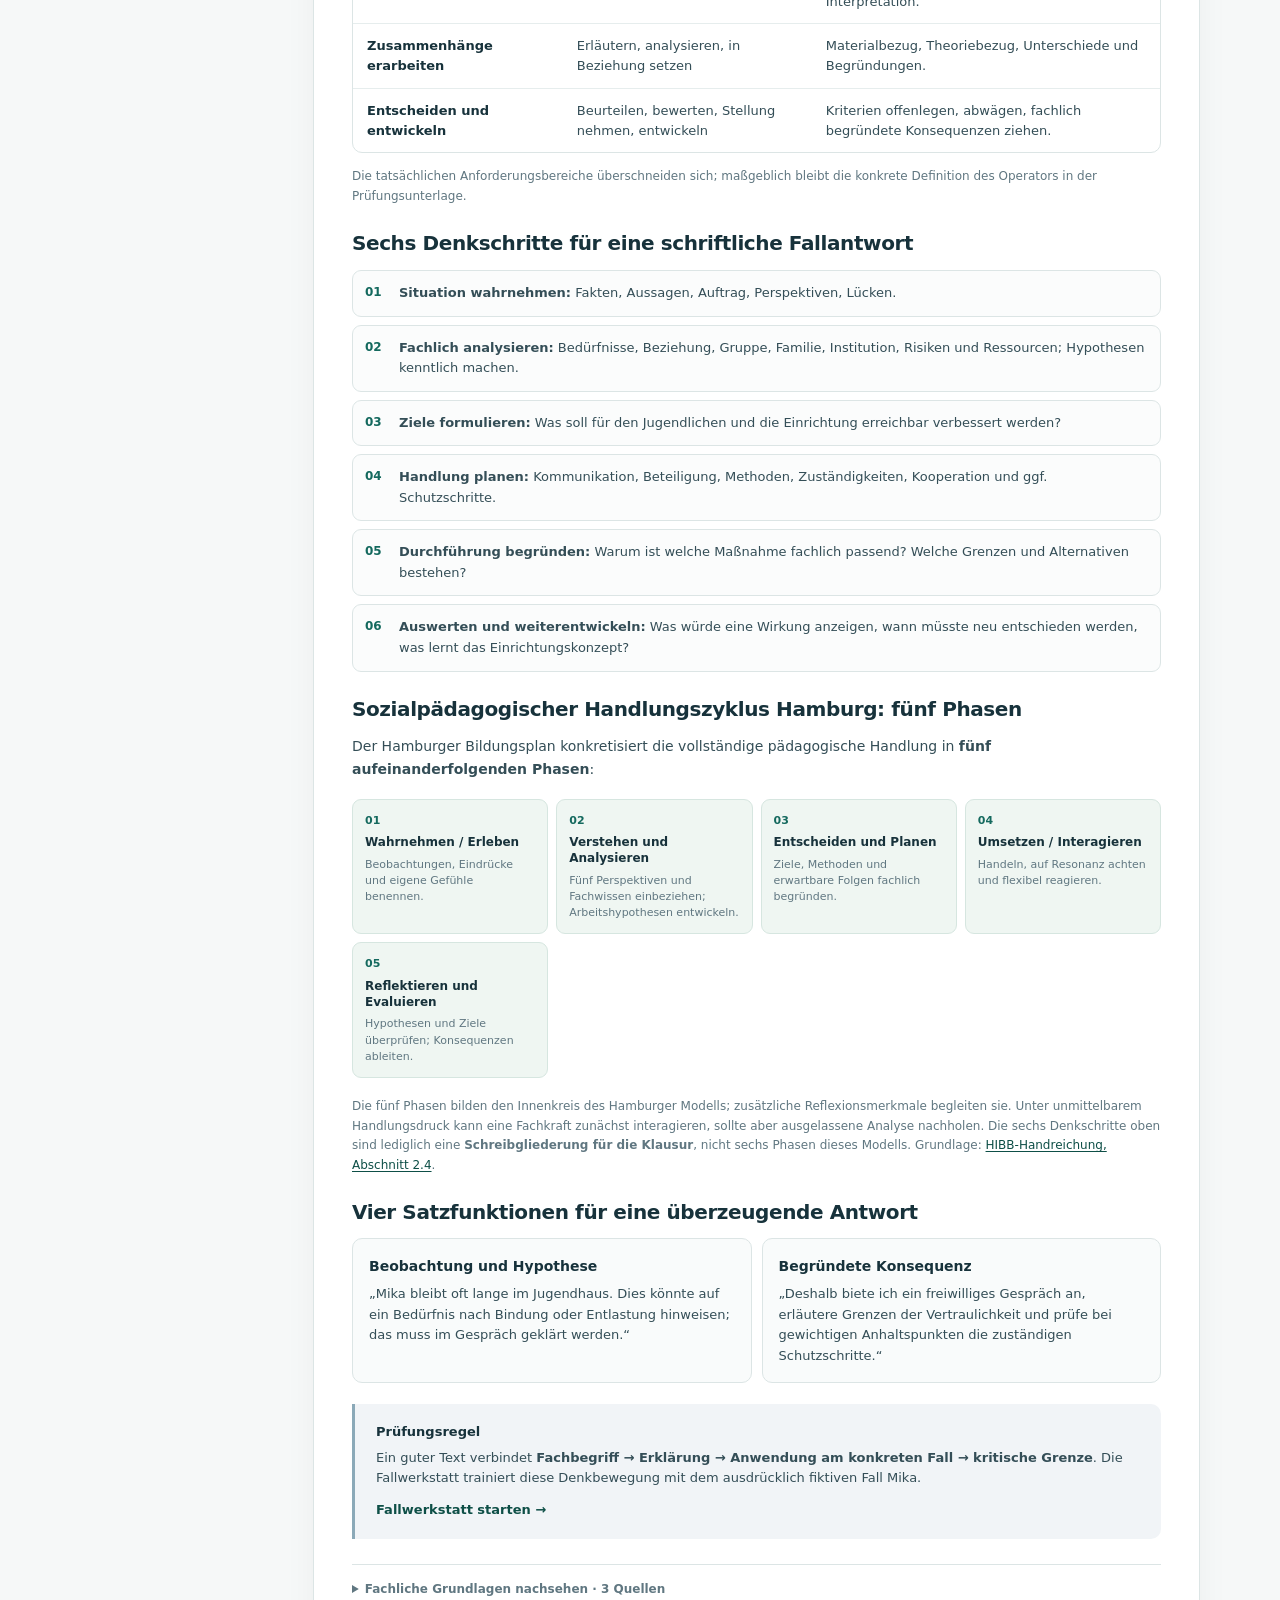
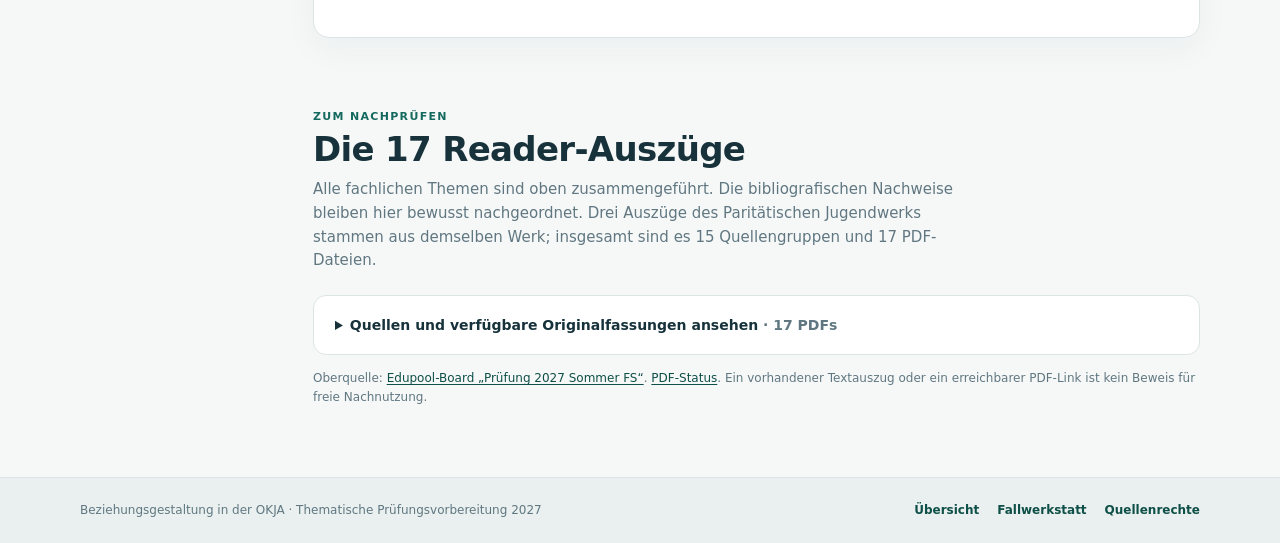
==== commit 108eecdb: "fix(site): use the official five-phase Hamburg pedagogical cycle" ====
--- a/analyse.html
+++ b/analyse.html
@@ -290,7 +290,7 @@
               <tr><th>Entscheiden und entwickeln</th><td>Beurteilen, bewerten, Stellung nehmen, entwickeln</td><td>Kriterien offenlegen, abwägen, fachlich begründete Konsequenzen ziehen.</td></tr>
             </tbody></table></div>
             <p class="small-note">Die tatsächlichen Anforderungsbereiche überschneiden sich; maßgeblich bleibt die konkrete Definition des Operators in der Prüfungsunterlage.</p>
-            <h3>Vollständige Handlung: Sechs Schritte für die Fallantwort</h3>
+            <h3>Sechs Denkschritte für eine schriftliche Fallantwort</h3>
             <ol class="action-sequence">
               <li><strong>Situation wahrnehmen:</strong> Fakten, Aussagen, Auftrag, Perspektiven, Lücken.</li>
               <li><strong>Fachlich analysieren:</strong> Bedürfnisse, Beziehung, Gruppe, Familie, Institution, Risiken und Ressourcen; Hypothesen kenntlich machen.</li>
@@ -299,8 +299,16 @@
               <li><strong>Durchführung begründen:</strong> Warum ist welche Maßnahme fachlich passend? Welche Grenzen und Alternativen bestehen?</li>
               <li><strong>Auswerten und weiterentwickeln:</strong> Was würde eine Wirkung anzeigen, wann müsste neu entschieden werden, was lernt das Einrichtungskonzept?</li>
             </ol>
-            <h3>Pädagogischer Handlungszyklus</h3>
-            <p>Neben der vollständigen Handlung nennt die PT2-Unterlage den <strong>pädagogischen Handlungszyklus</strong>: wahrnehmen, fachlich deuten, Ziele und Maßnahmen planen, handeln, Wirkungen reflektieren und die veränderte Situation erneut betrachten. <strong>Der Zyklus wird wiederholt</strong>; die sechs Schritte oben sind eine Lernstruktur für die Fallantwort, kein in der PT2-Unterlage verbindlich festgelegtes Phasenmodell.</p>
+            <h3>Sozialpädagogischer Handlungszyklus Hamburg: fünf Phasen</h3>
+            <p>Der Hamburger Bildungsplan konkretisiert die vollständige pädagogische Handlung in <strong>fünf aufeinanderfolgenden Phasen</strong>:</p>
+            <div class="process-row five" aria-label="Fünf Phasen des Sozialpädagogischen Handlungszyklus Hamburg">
+              <div><span>01</span><strong>Wahrnehmen / Erleben</strong><small>Beobachtungen, Eindrücke und eigene Gefühle benennen.</small></div>
+              <div><span>02</span><strong>Verstehen und Analysieren</strong><small>Fünf Perspektiven und Fachwissen einbeziehen; Arbeitshypothesen entwickeln.</small></div>
+              <div><span>03</span><strong>Entscheiden und Planen</strong><small>Ziele, Methoden und erwartbare Folgen fachlich begründen.</small></div>
+              <div><span>04</span><strong>Umsetzen / Interagieren</strong><small>Handeln, auf Resonanz achten und flexibel reagieren.</small></div>
+              <div><span>05</span><strong>Reflektieren und Evaluieren</strong><small>Hypothesen und Ziele überprüfen; Konsequenzen ableiten.</small></div>
+            </div>
+            <p class="small-note">Die fünf Phasen bilden den Innenkreis des Hamburger Modells; zusätzliche Reflexionsmerkmale begleiten sie. Unter unmittelbarem Handlungsdruck kann eine Fachkraft zunächst interagieren, sollte aber ausgelassene Analyse nachholen. Die sechs Denkschritte oben sind lediglich eine <strong>Schreibgliederung für die Klausur</strong>, nicht sechs Phasen dieses Modells. Grundlage: <a href="https://hibb.hamburg.de/wp-content/uploads/sites/870/2024/09/P25107_Handreichung-Sozialpaedagogik_Web.pdf" target="_blank" rel="noopener noreferrer">HIBB-Handreichung, Abschnitt 2.4</a>.</p>
             <h3>Vier Satzfunktionen für eine überzeugende Antwort</h3>
             <div class="contrast-pair">
               <div><strong>Beobachtung und Hypothese</strong><p>„Mika bleibt oft lange im Jugendhaus. Dies könnte auf ein Bedürfnis nach Bindung oder Entlastung hinweisen; das muss im Gespräch geklärt werden.“</p></div>
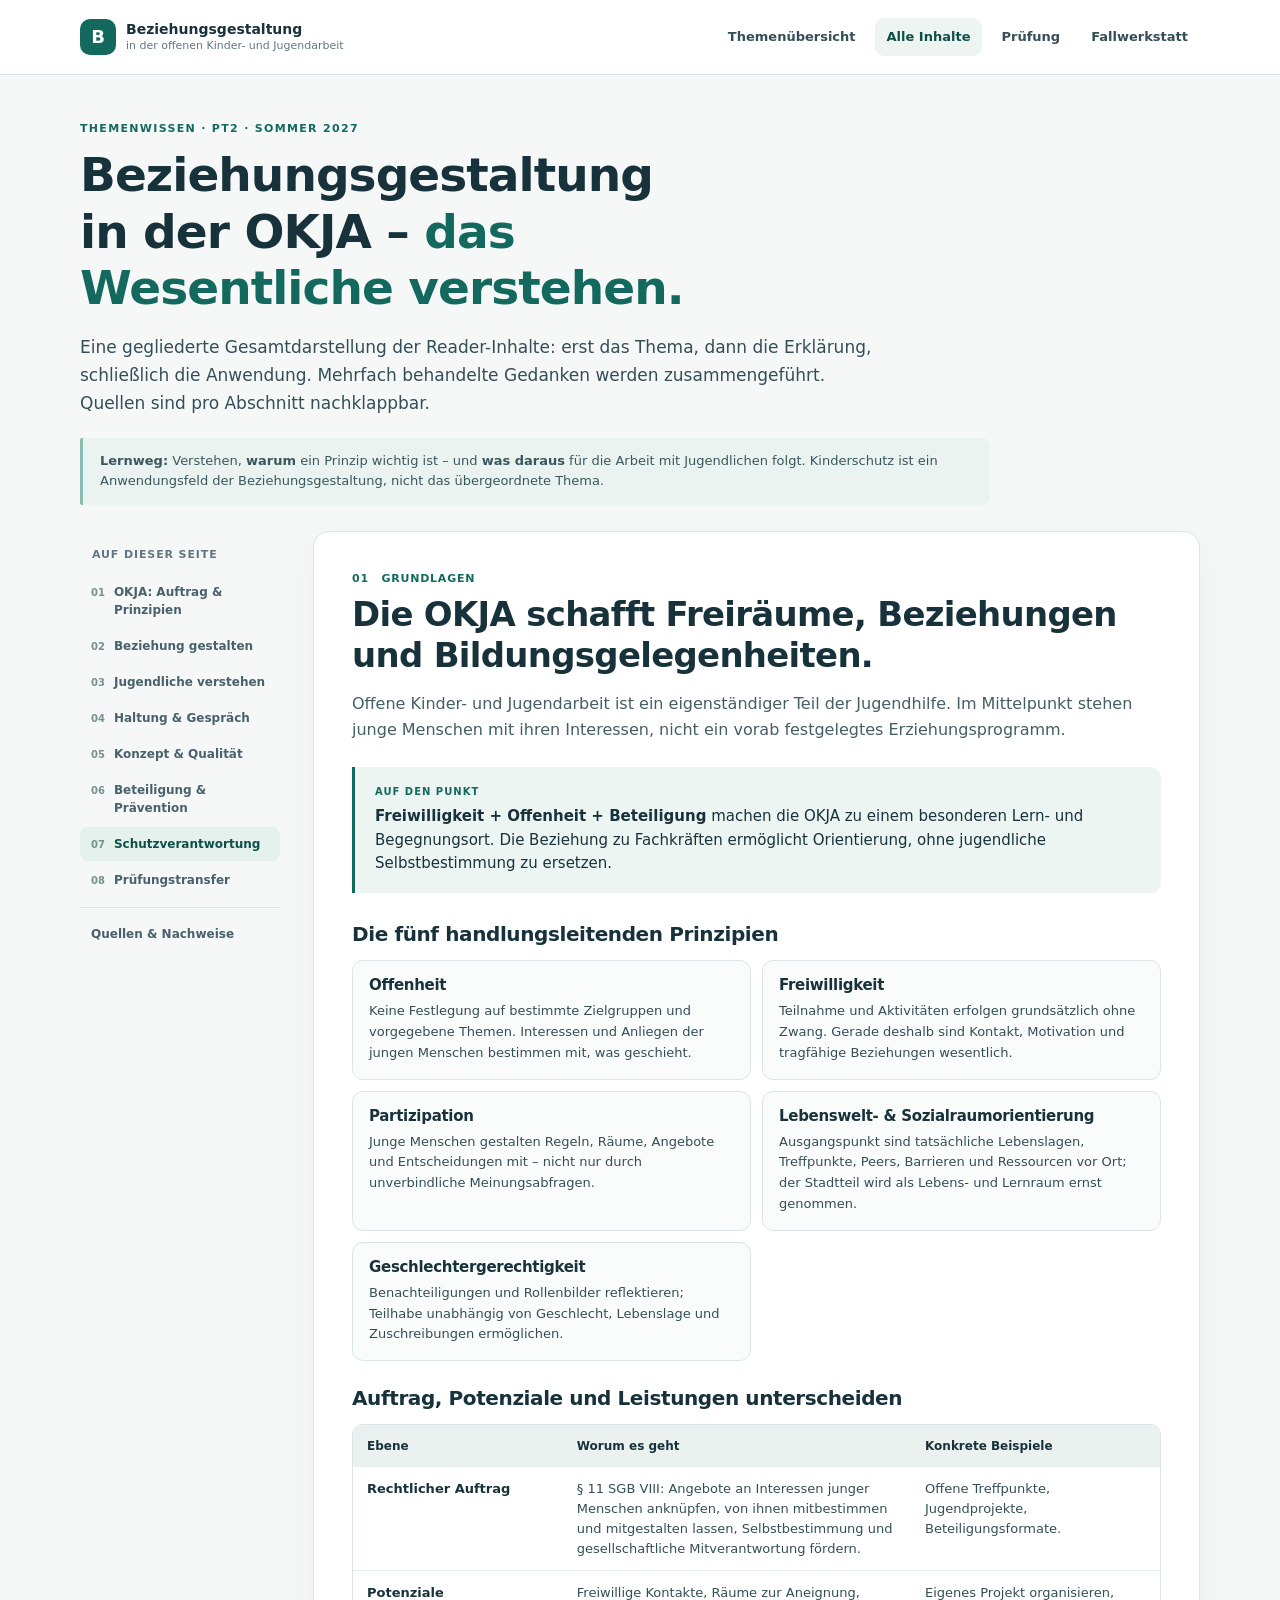
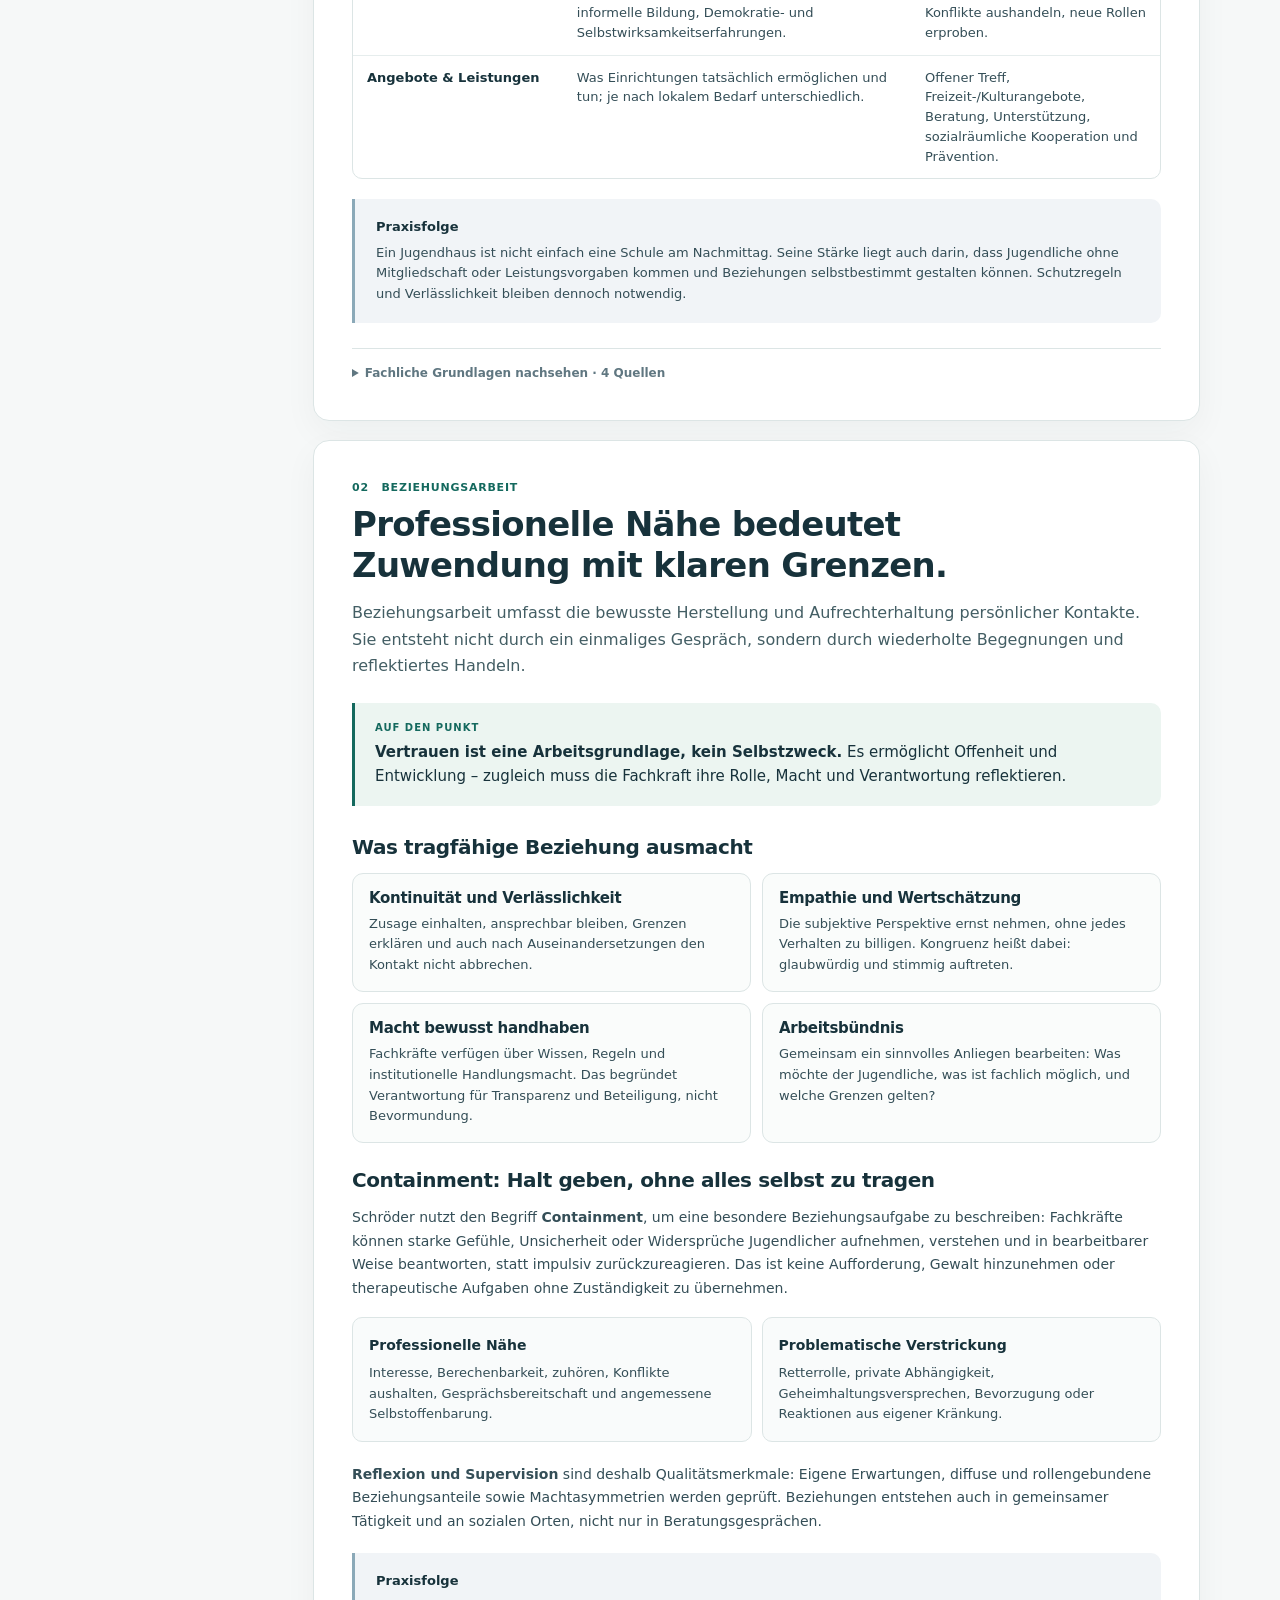
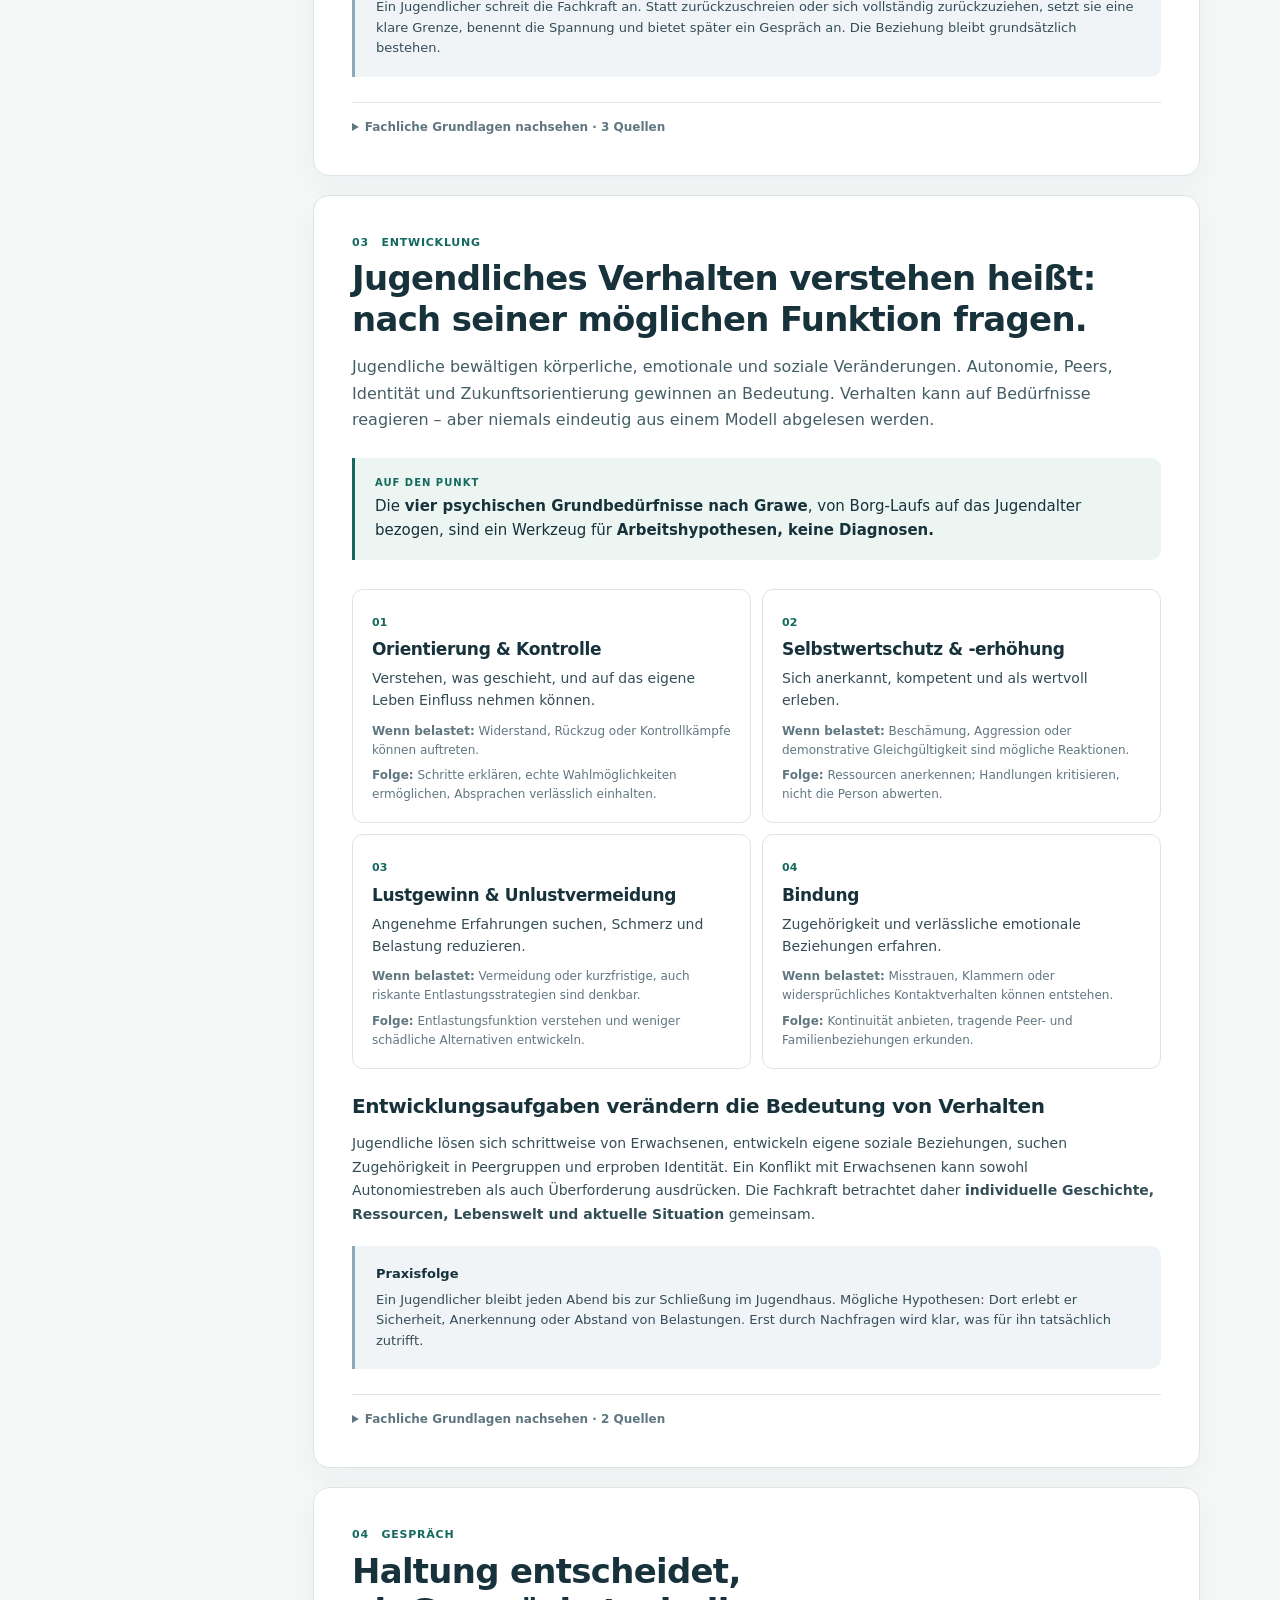
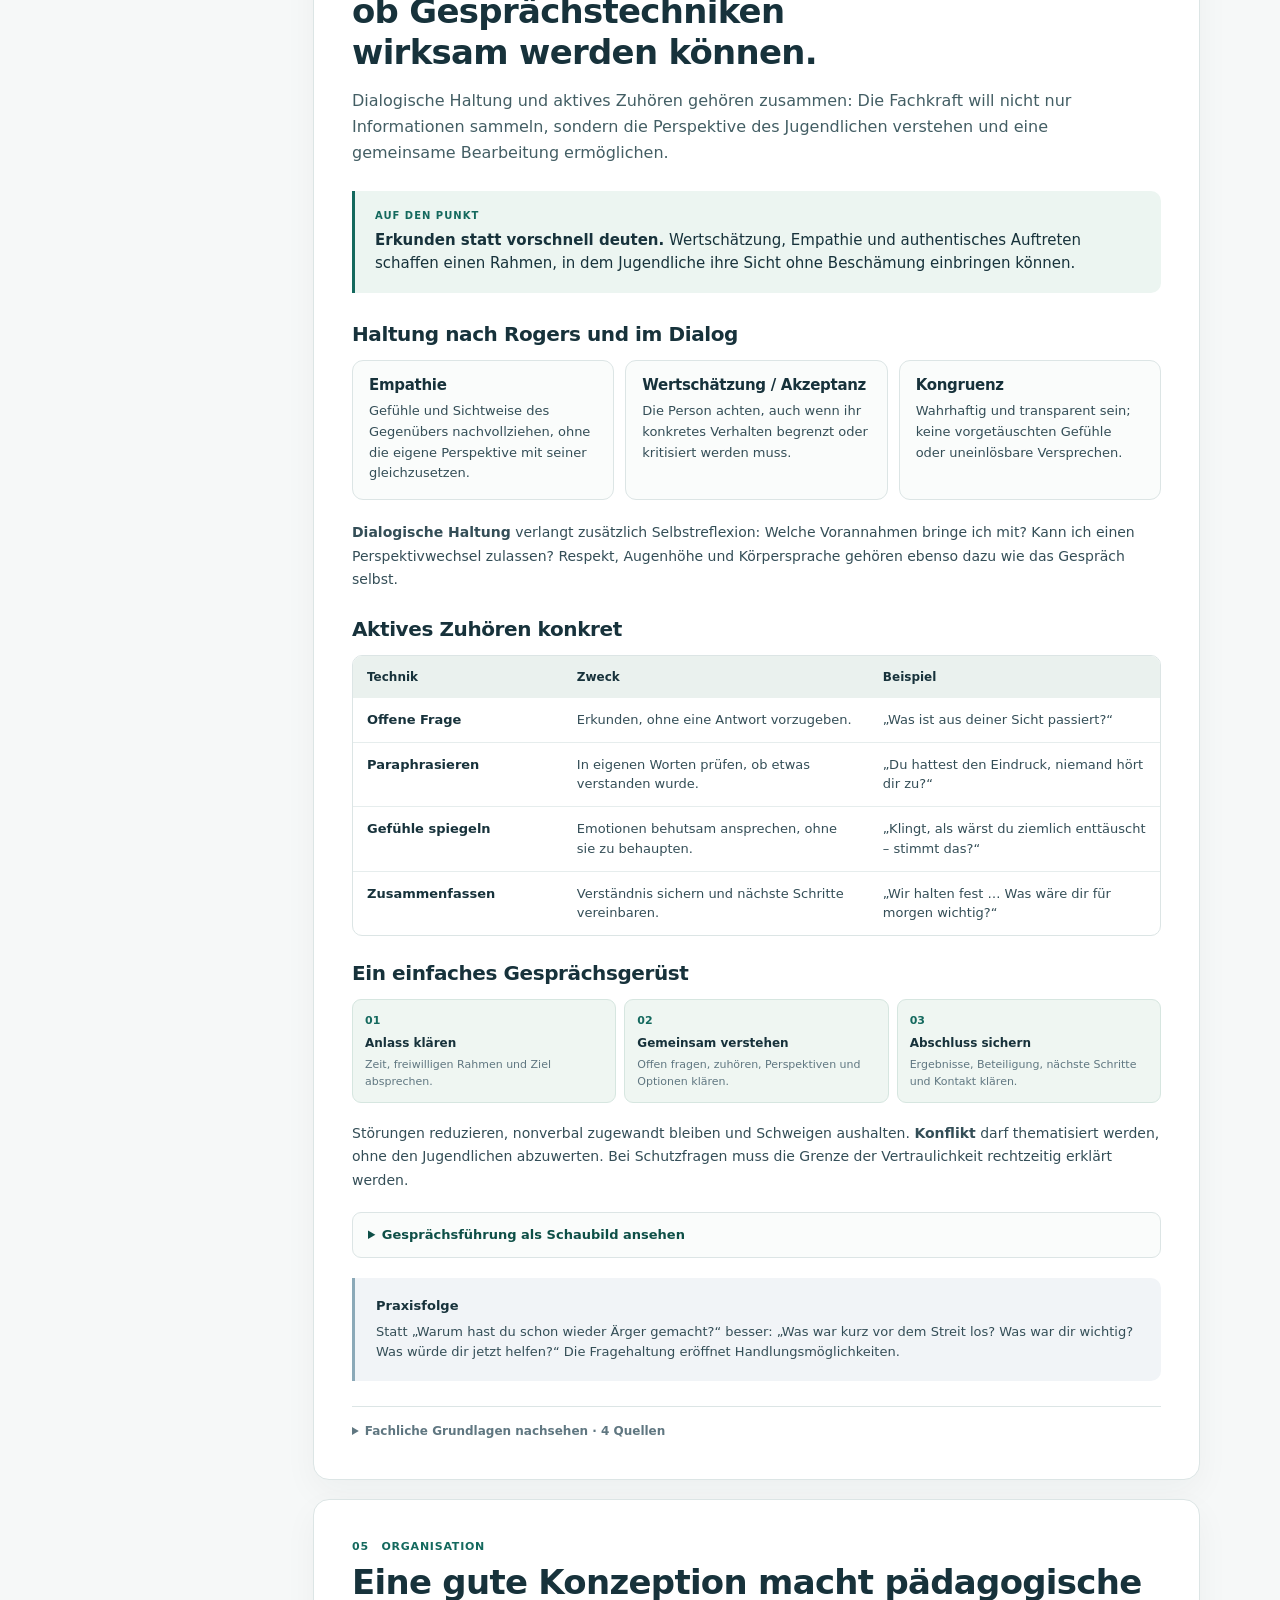
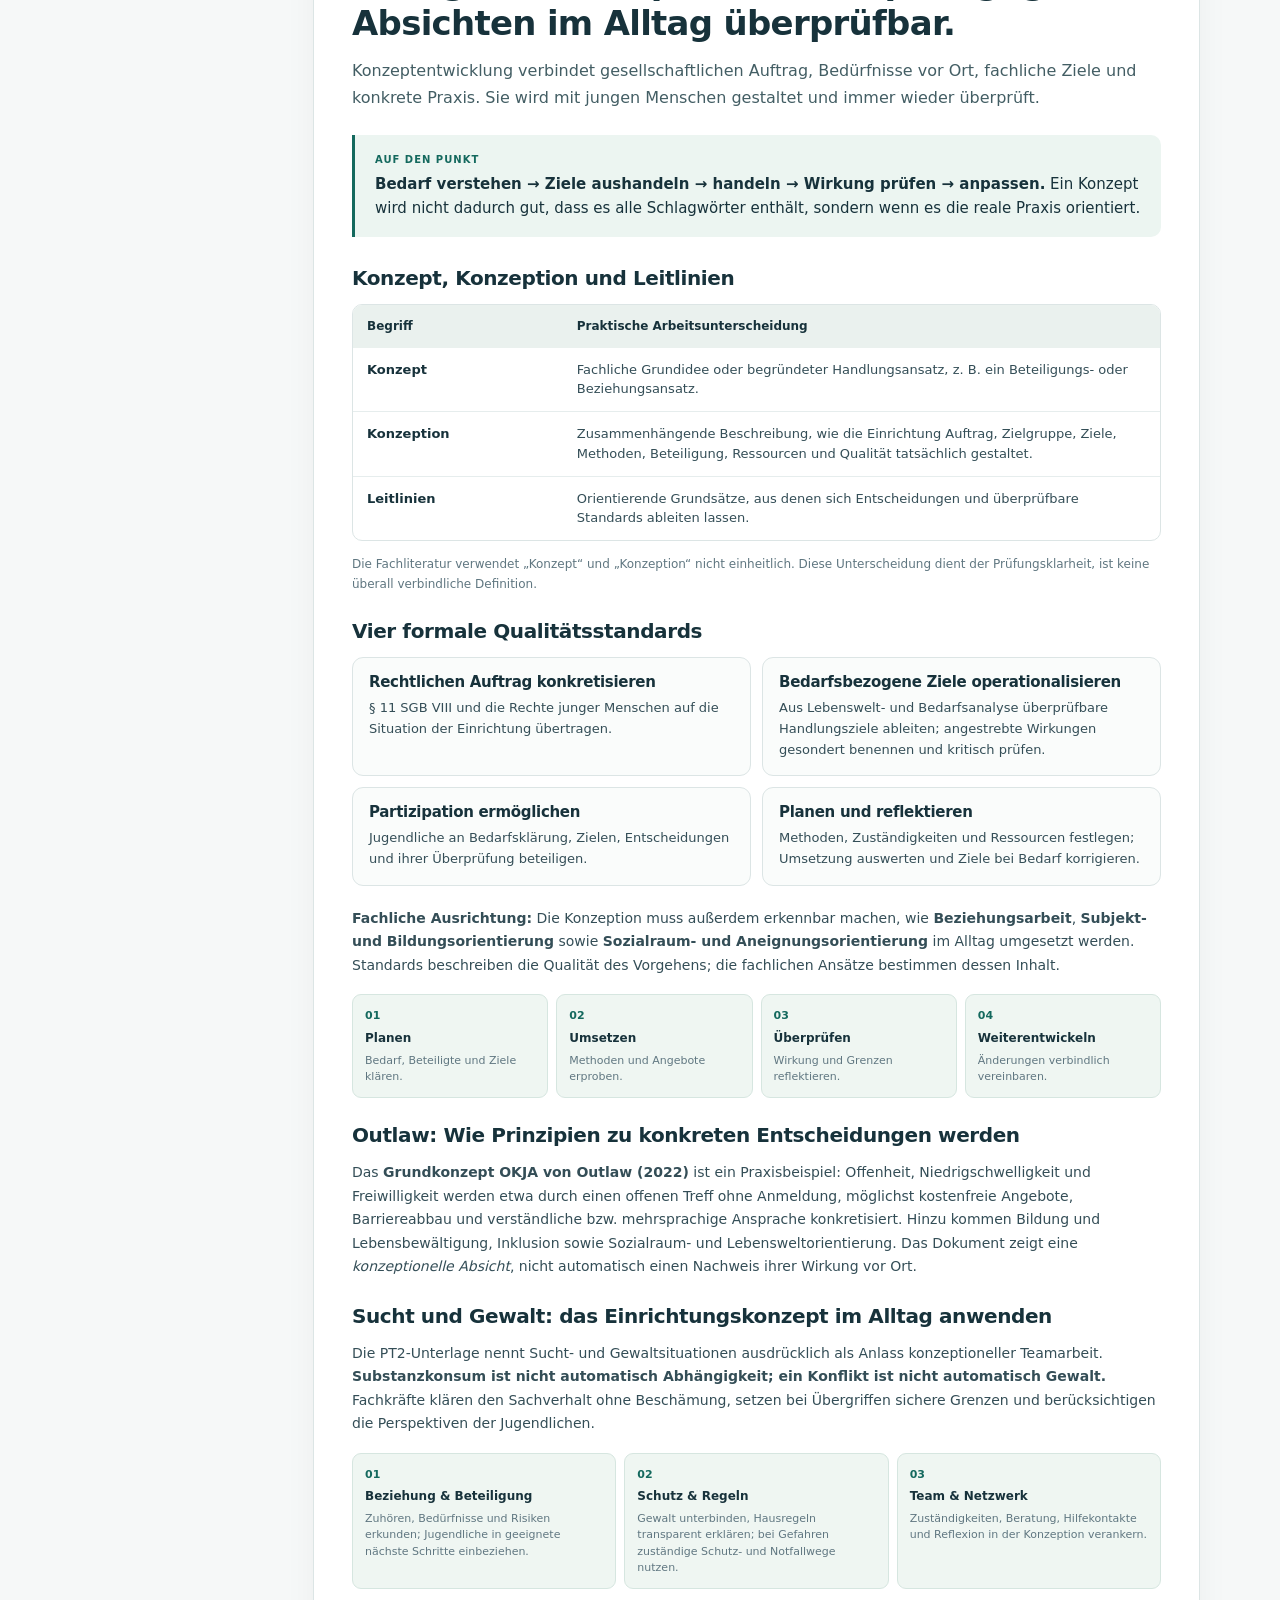
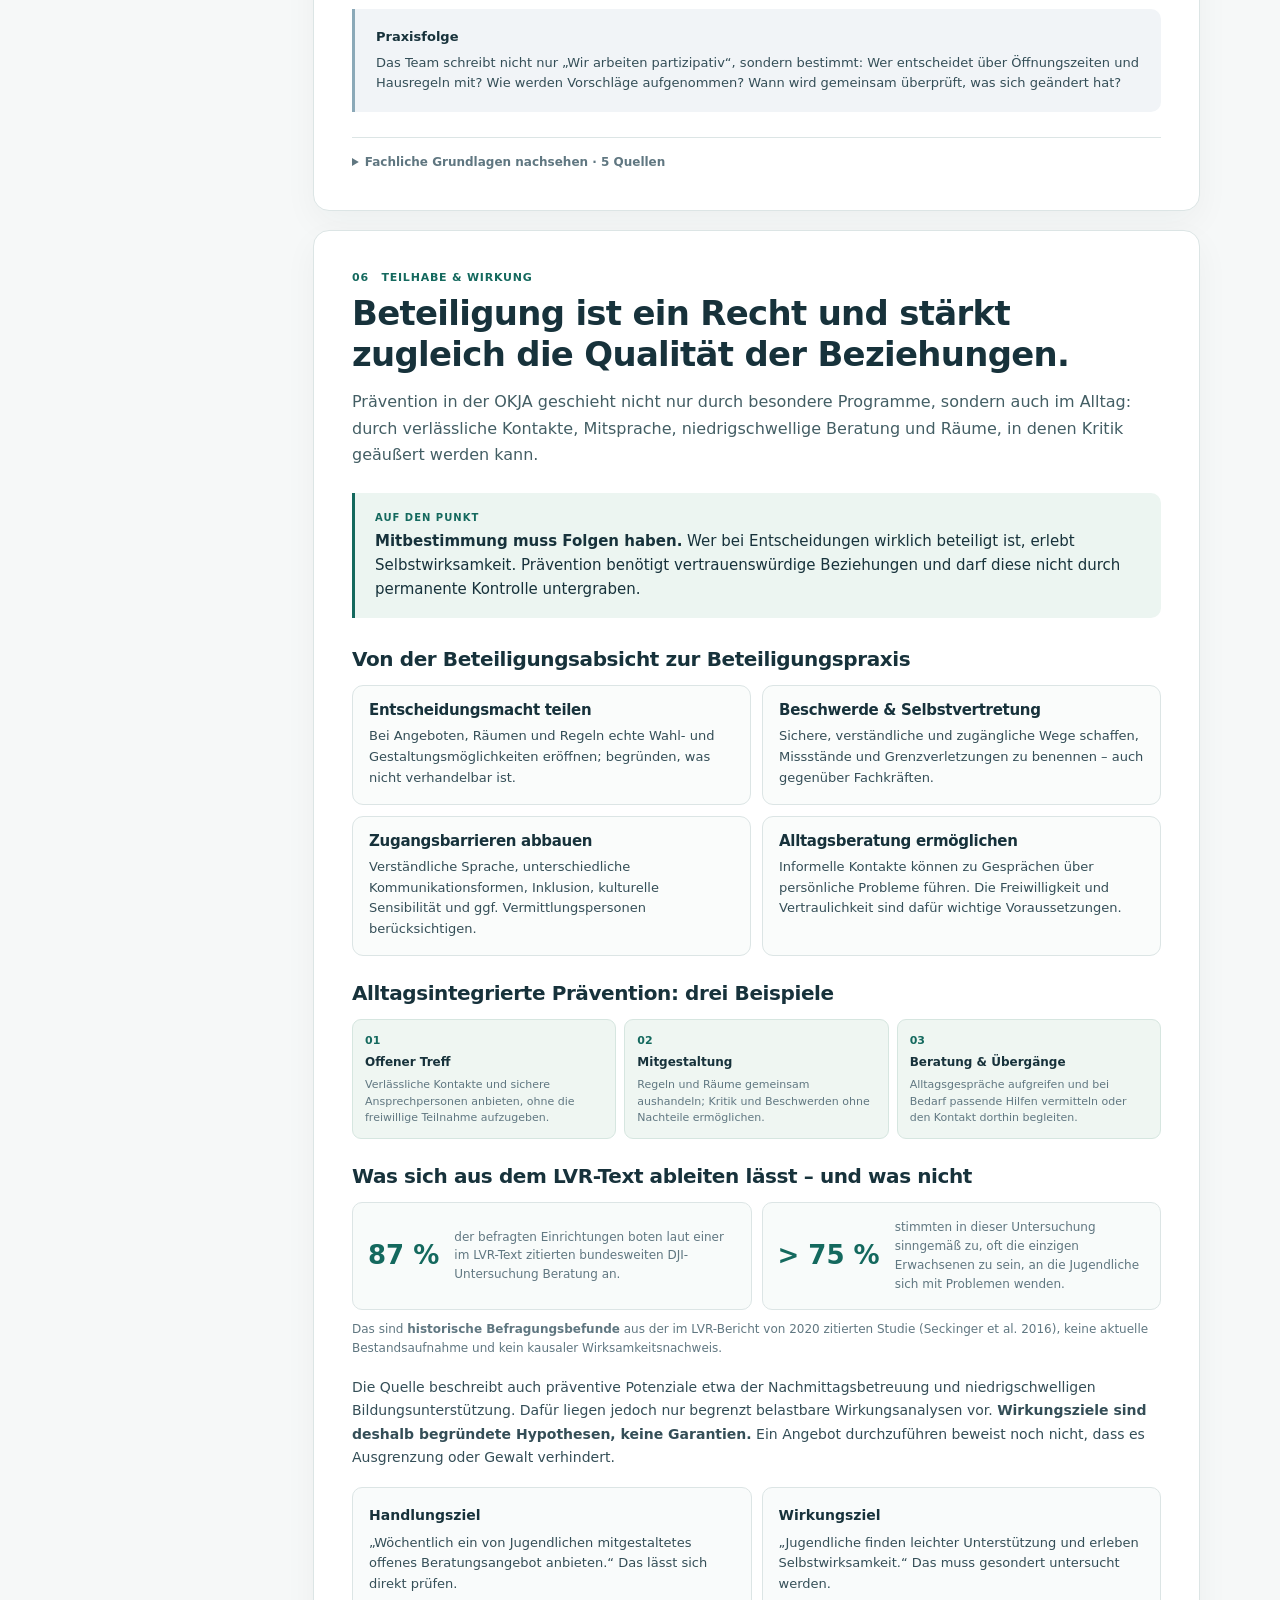
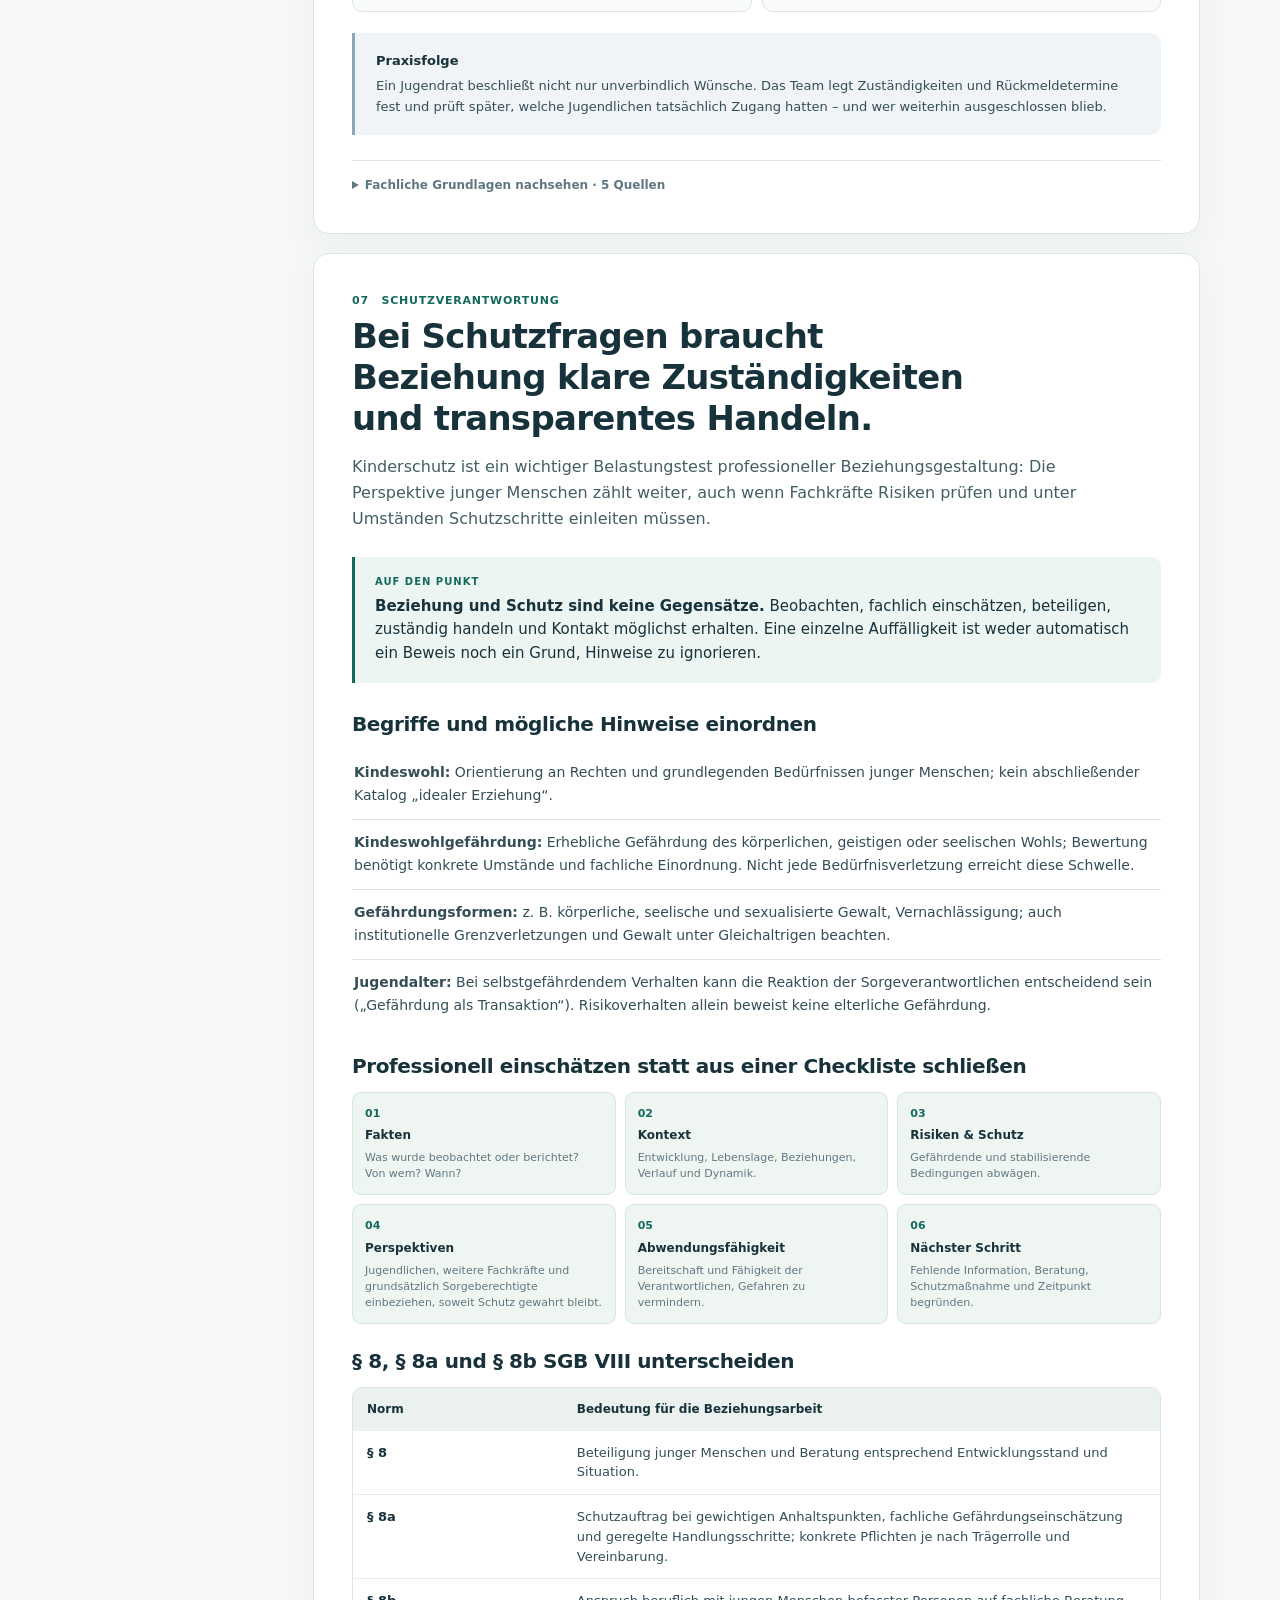
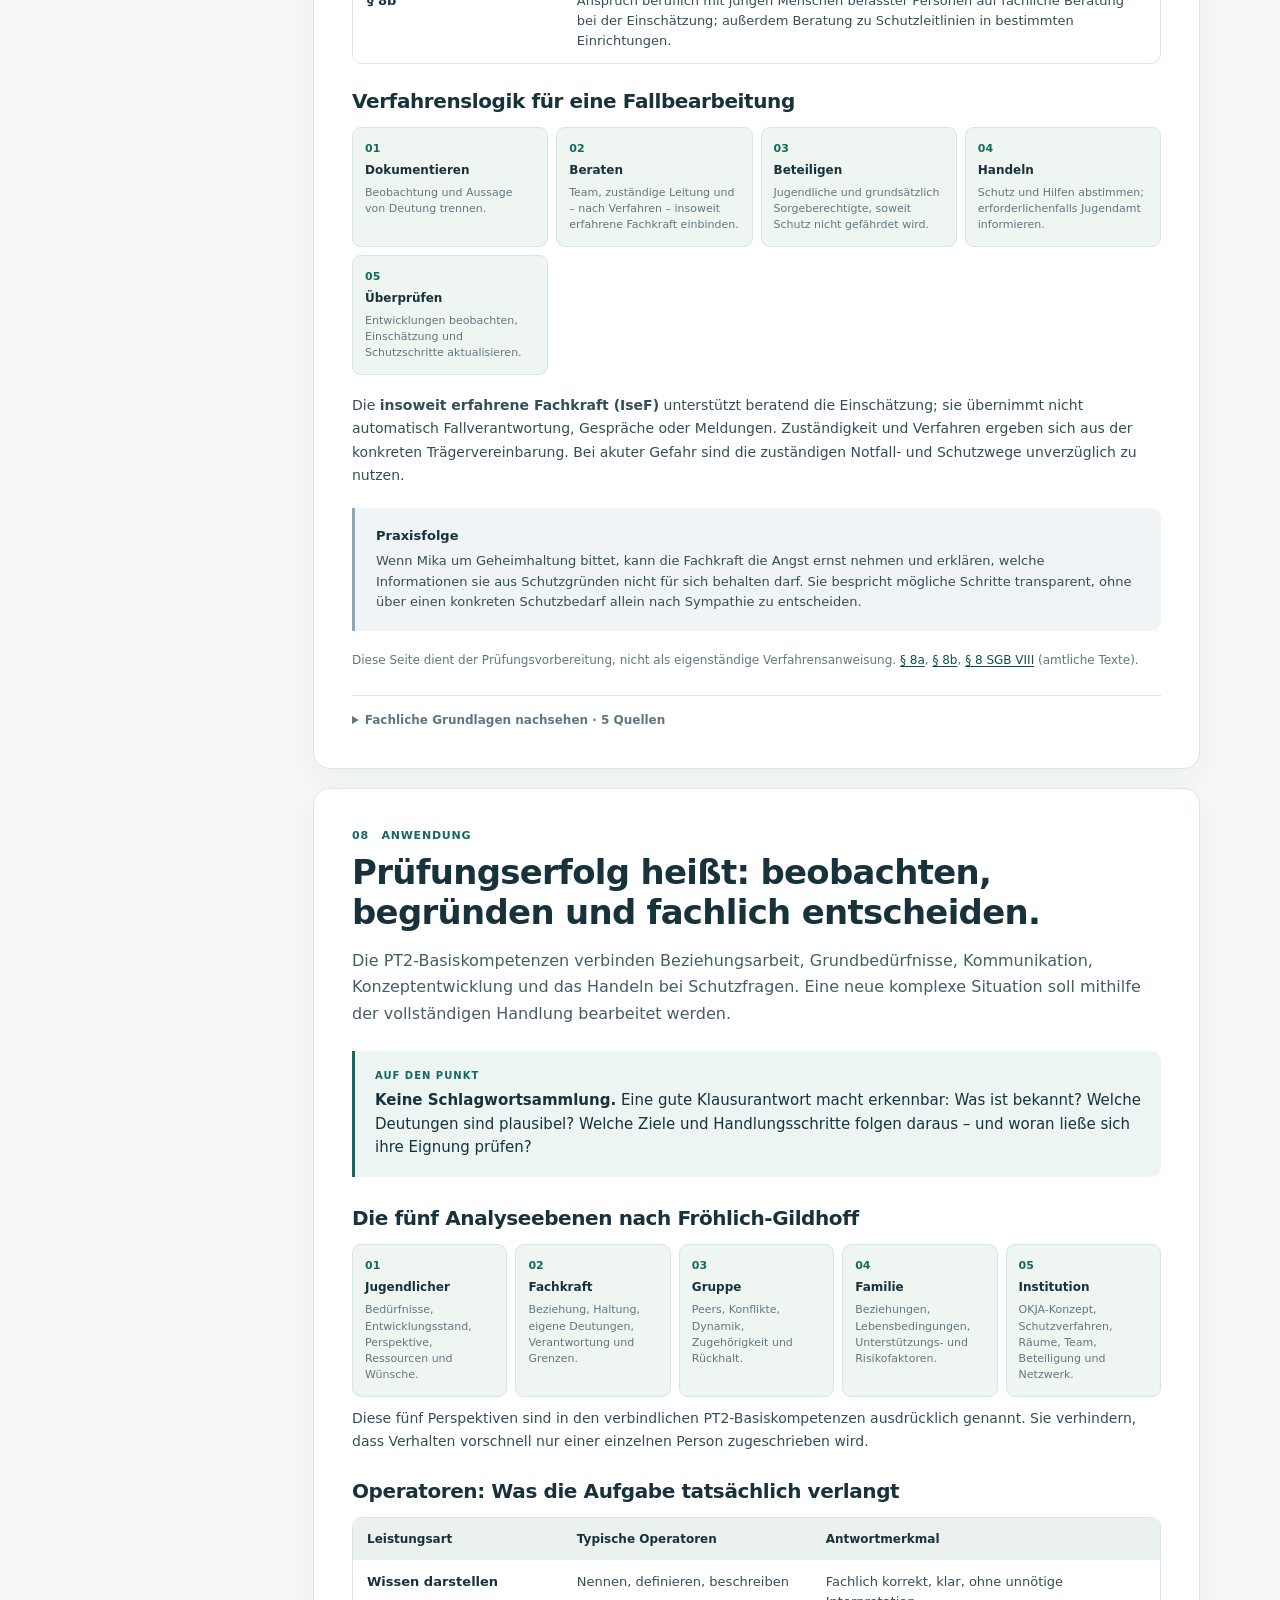
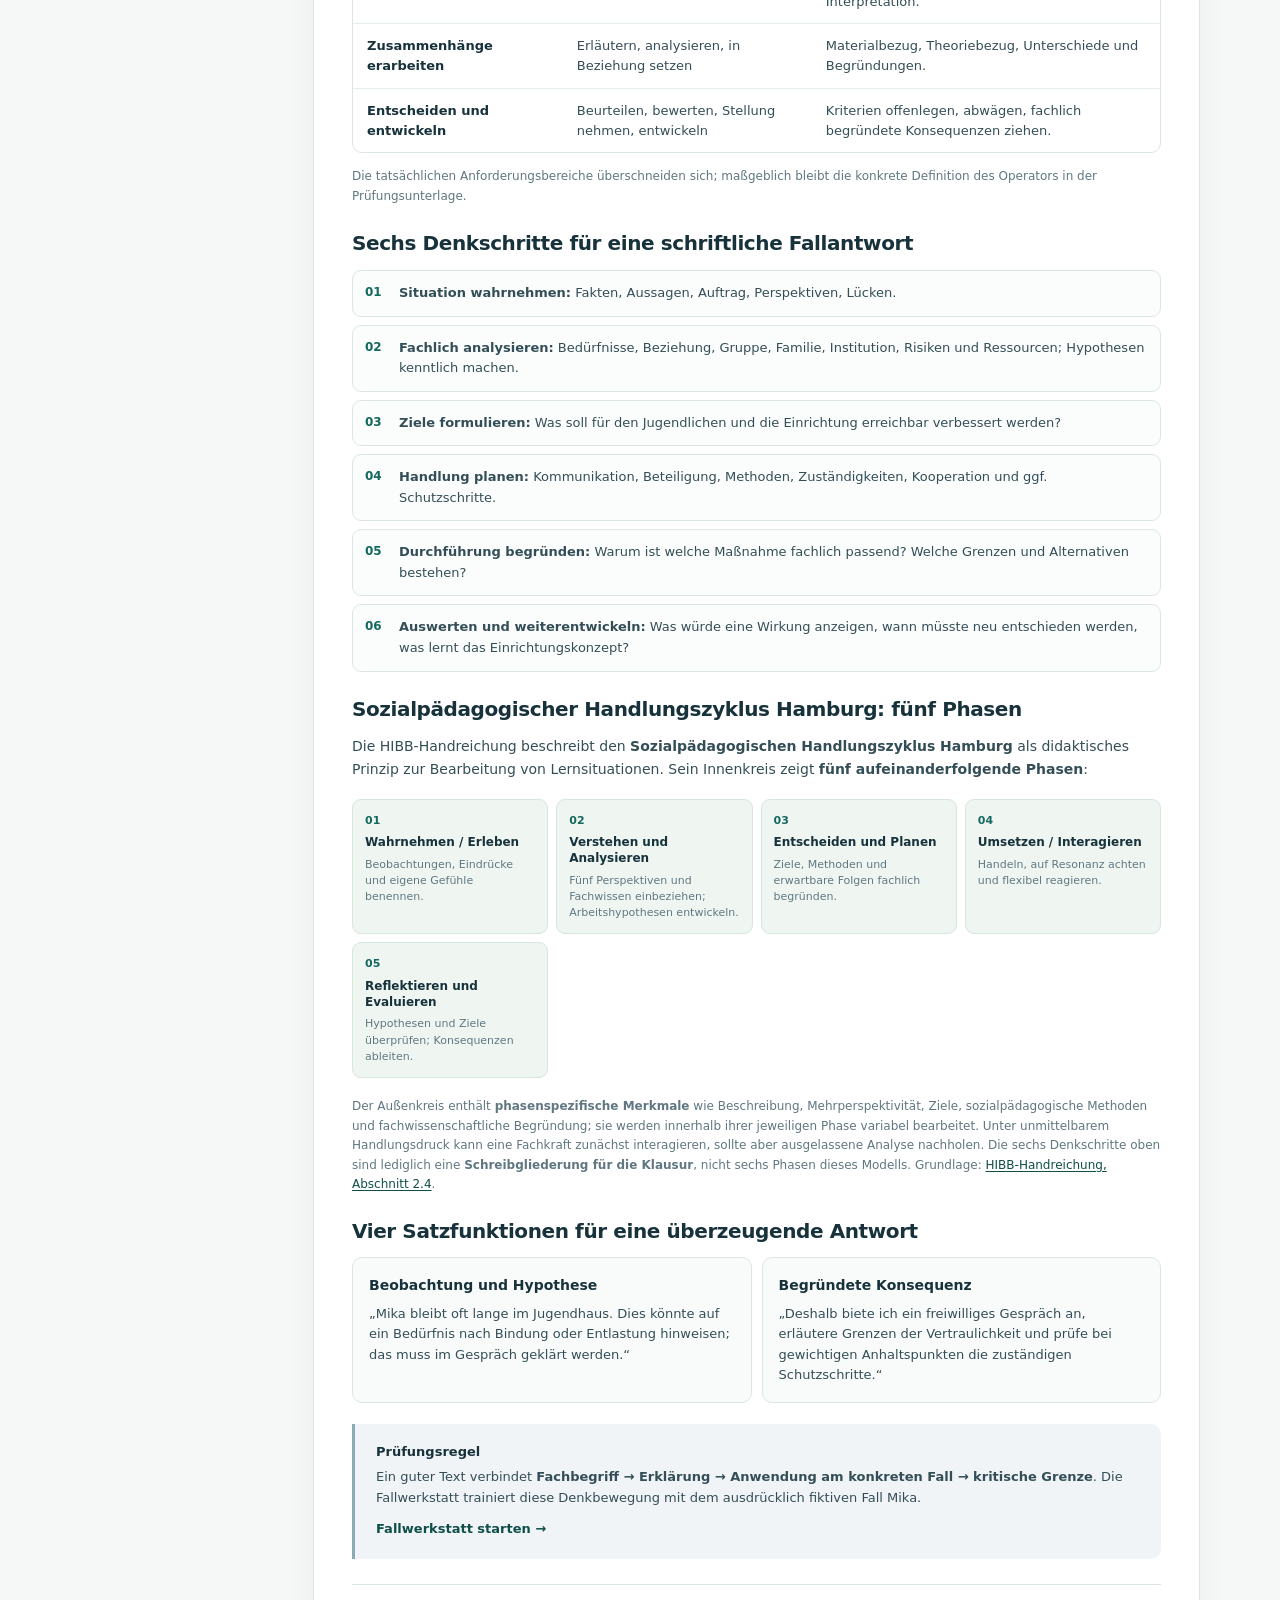
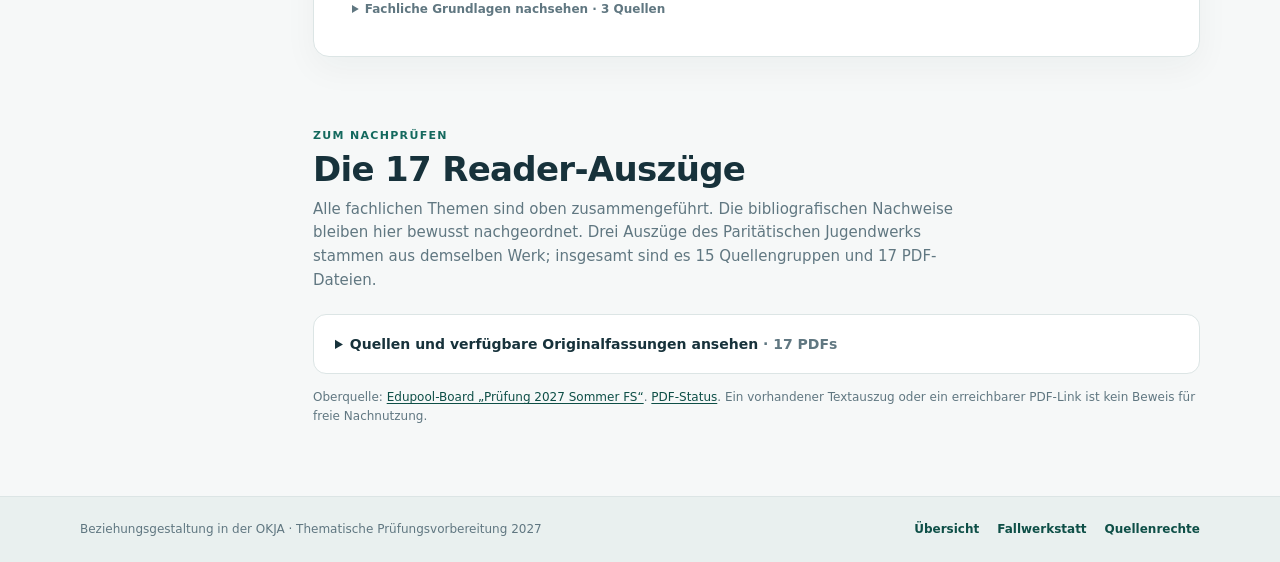
==== commit 0333df6d: "fix(site): distinguish HIBB cycle and phase-specific features" ====
--- a/analyse.html
+++ b/analyse.html
@@ -300,7 +300,7 @@
               <li><strong>Auswerten und weiterentwickeln:</strong> Was würde eine Wirkung anzeigen, wann müsste neu entschieden werden, was lernt das Einrichtungskonzept?</li>
             </ol>
             <h3>Sozialpädagogischer Handlungszyklus Hamburg: fünf Phasen</h3>
-            <p>Der Hamburger Bildungsplan konkretisiert die vollständige pädagogische Handlung in <strong>fünf aufeinanderfolgenden Phasen</strong>:</p>
+            <p>Die HIBB-Handreichung beschreibt den <strong>Sozialpädagogischen Handlungszyklus Hamburg</strong> als didaktisches Prinzip zur Bearbeitung von Lernsituationen. Sein Innenkreis zeigt <strong>fünf aufeinanderfolgende Phasen</strong>:</p>
             <div class="process-row five" aria-label="Fünf Phasen des Sozialpädagogischen Handlungszyklus Hamburg">
               <div><span>01</span><strong>Wahrnehmen / Erleben</strong><small>Beobachtungen, Eindrücke und eigene Gefühle benennen.</small></div>
               <div><span>02</span><strong>Verstehen und Analysieren</strong><small>Fünf Perspektiven und Fachwissen einbeziehen; Arbeitshypothesen entwickeln.</small></div>
@@ -308,7 +308,7 @@
               <div><span>04</span><strong>Umsetzen / Interagieren</strong><small>Handeln, auf Resonanz achten und flexibel reagieren.</small></div>
               <div><span>05</span><strong>Reflektieren und Evaluieren</strong><small>Hypothesen und Ziele überprüfen; Konsequenzen ableiten.</small></div>
             </div>
-            <p class="small-note">Die fünf Phasen bilden den Innenkreis des Hamburger Modells; zusätzliche Reflexionsmerkmale begleiten sie. Unter unmittelbarem Handlungsdruck kann eine Fachkraft zunächst interagieren, sollte aber ausgelassene Analyse nachholen. Die sechs Denkschritte oben sind lediglich eine <strong>Schreibgliederung für die Klausur</strong>, nicht sechs Phasen dieses Modells. Grundlage: <a href="https://hibb.hamburg.de/wp-content/uploads/sites/870/2024/09/P25107_Handreichung-Sozialpaedagogik_Web.pdf" target="_blank" rel="noopener noreferrer">HIBB-Handreichung, Abschnitt 2.4</a>.</p>
+            <p class="small-note">Der Außenkreis enthält <strong>phasenspezifische Merkmale</strong> wie Beschreibung, Mehrperspektivität, Ziele, sozialpädagogische Methoden und fachwissenschaftliche Begründung; sie werden innerhalb ihrer jeweiligen Phase variabel bearbeitet. Unter unmittelbarem Handlungsdruck kann eine Fachkraft zunächst interagieren, sollte aber ausgelassene Analyse nachholen. Die sechs Denkschritte oben sind lediglich eine <strong>Schreibgliederung für die Klausur</strong>, nicht sechs Phasen dieses Modells. Grundlage: <a href="https://hibb.hamburg.de/wp-content/uploads/sites/870/2024/09/P25107_Handreichung-Sozialpaedagogik_Web.pdf" target="_blank" rel="noopener noreferrer">HIBB-Handreichung, Abschnitt 2.4</a>.</p>
             <h3>Vier Satzfunktionen für eine überzeugende Antwort</h3>
             <div class="contrast-pair">
               <div><strong>Beobachtung und Hypothese</strong><p>„Mika bleibt oft lange im Jugendhaus. Dies könnte auf ein Bedürfnis nach Bindung oder Entlastung hinweisen; das muss im Gespräch geklärt werden.“</p></div>
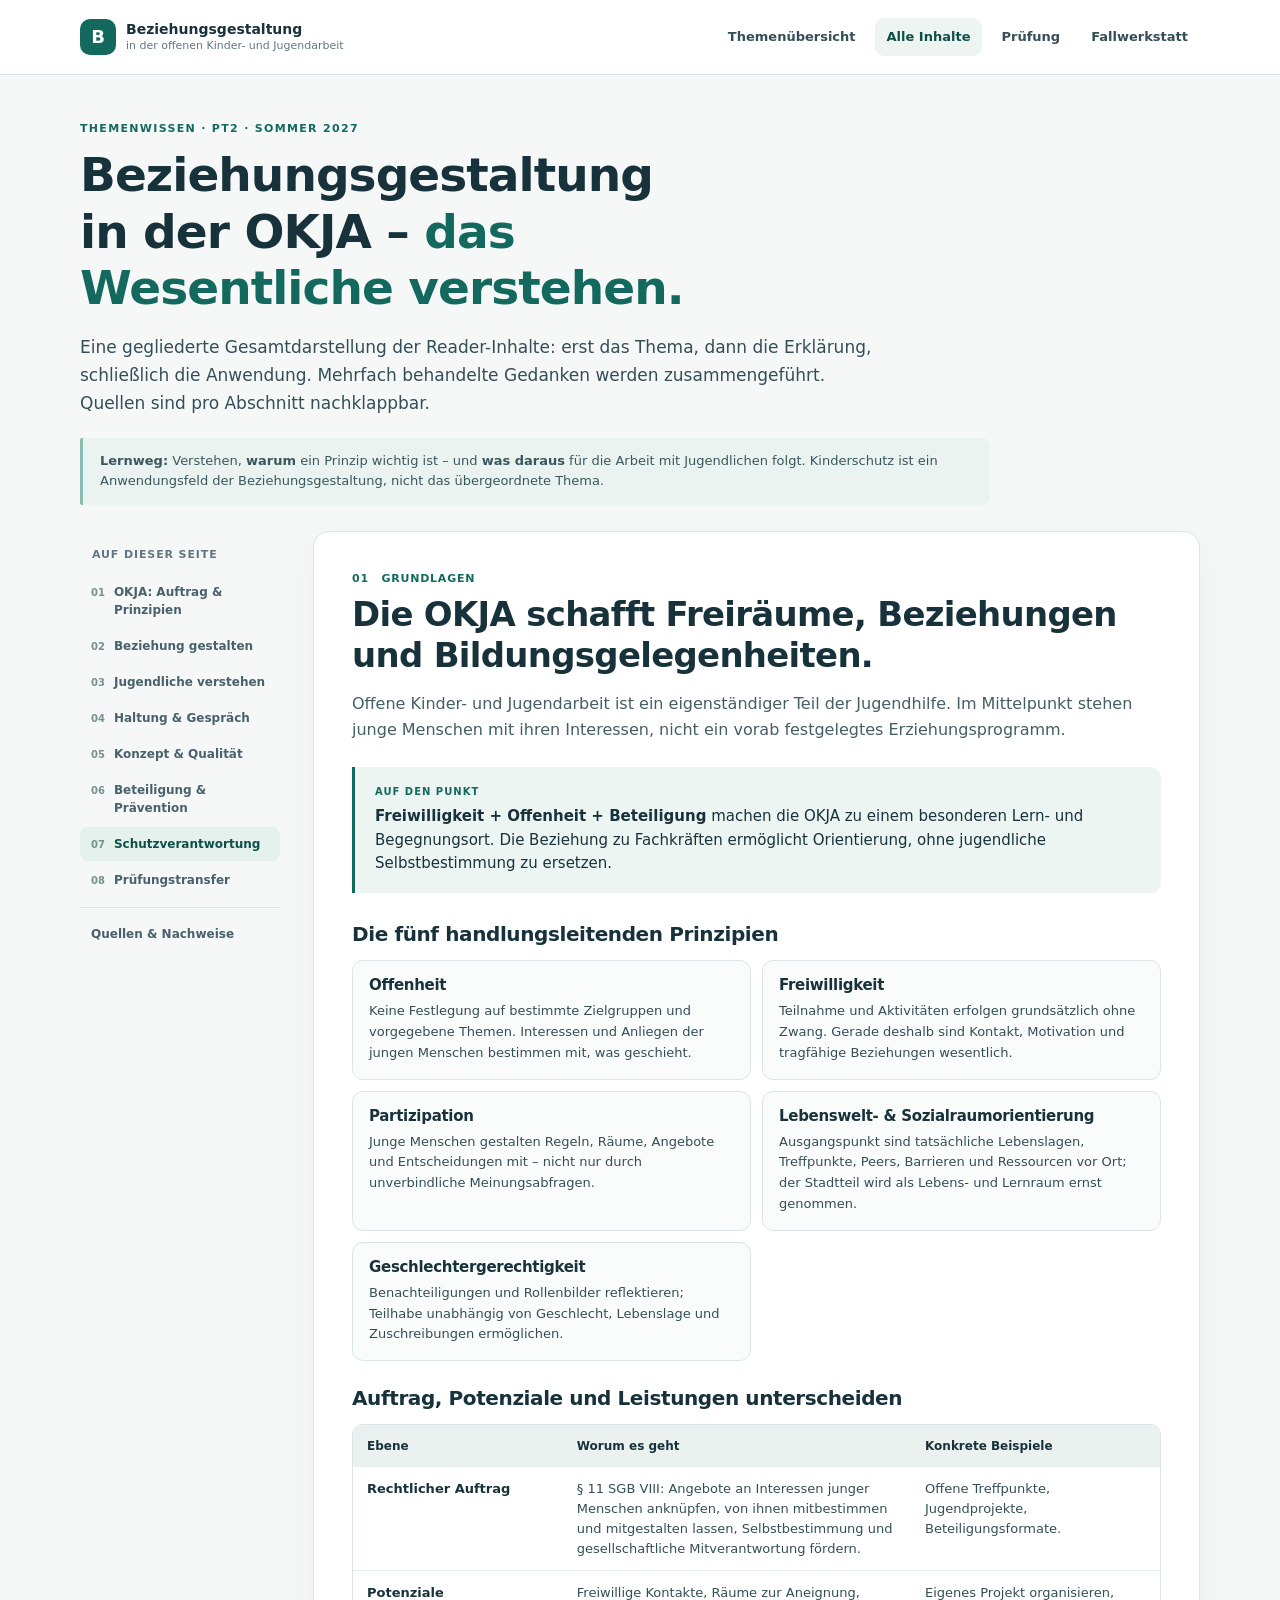
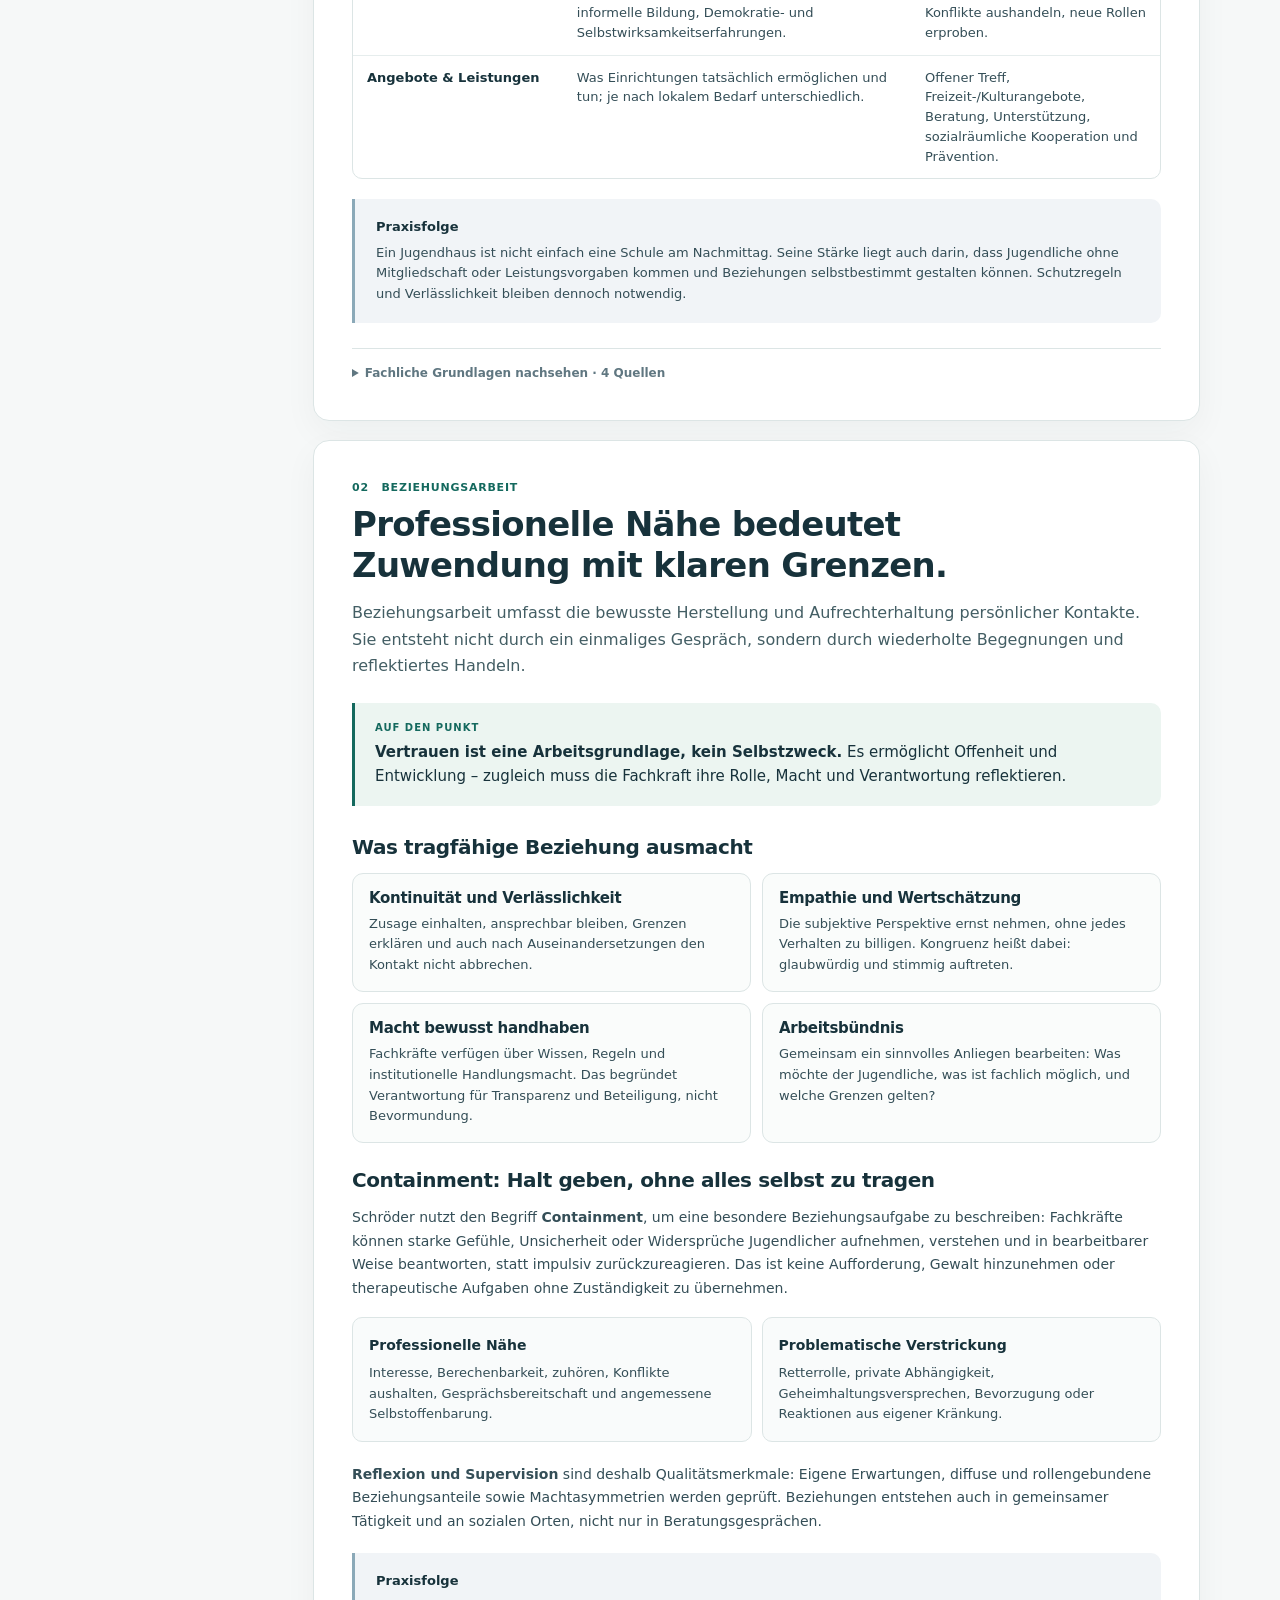
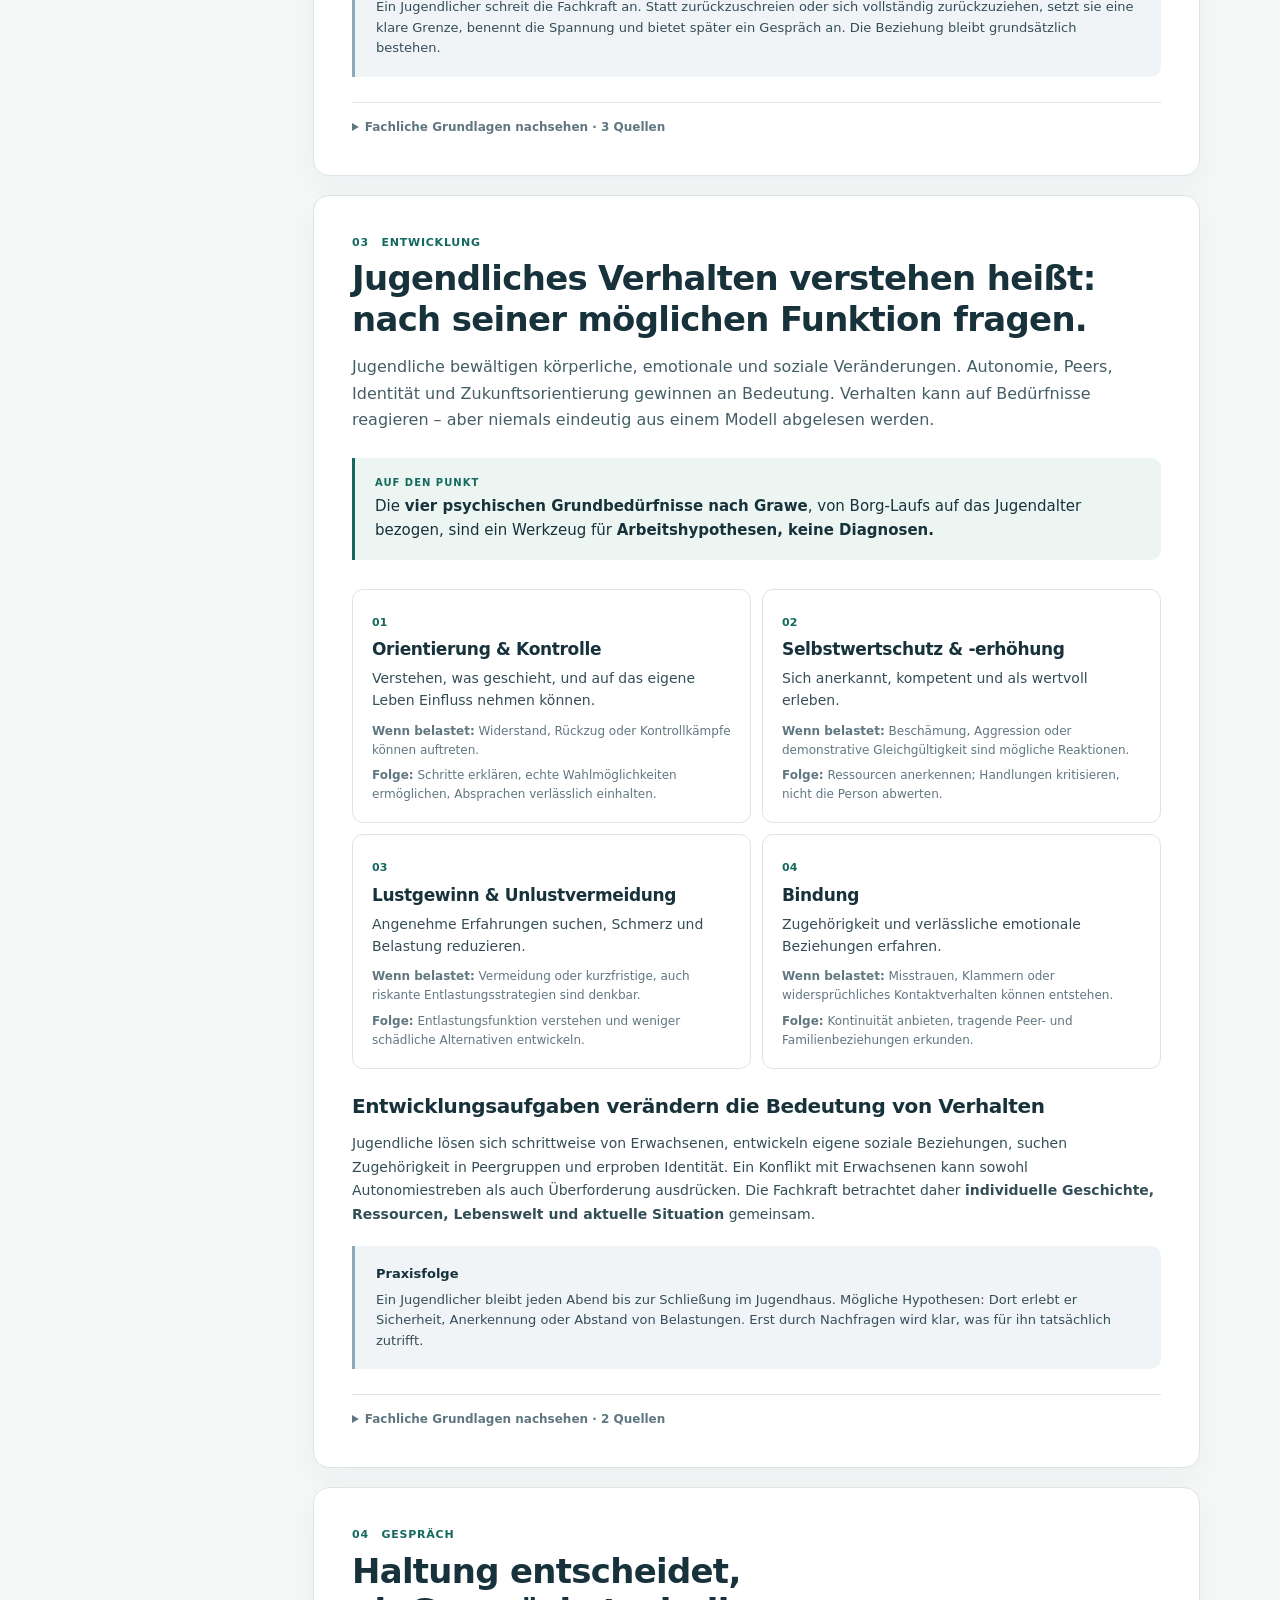
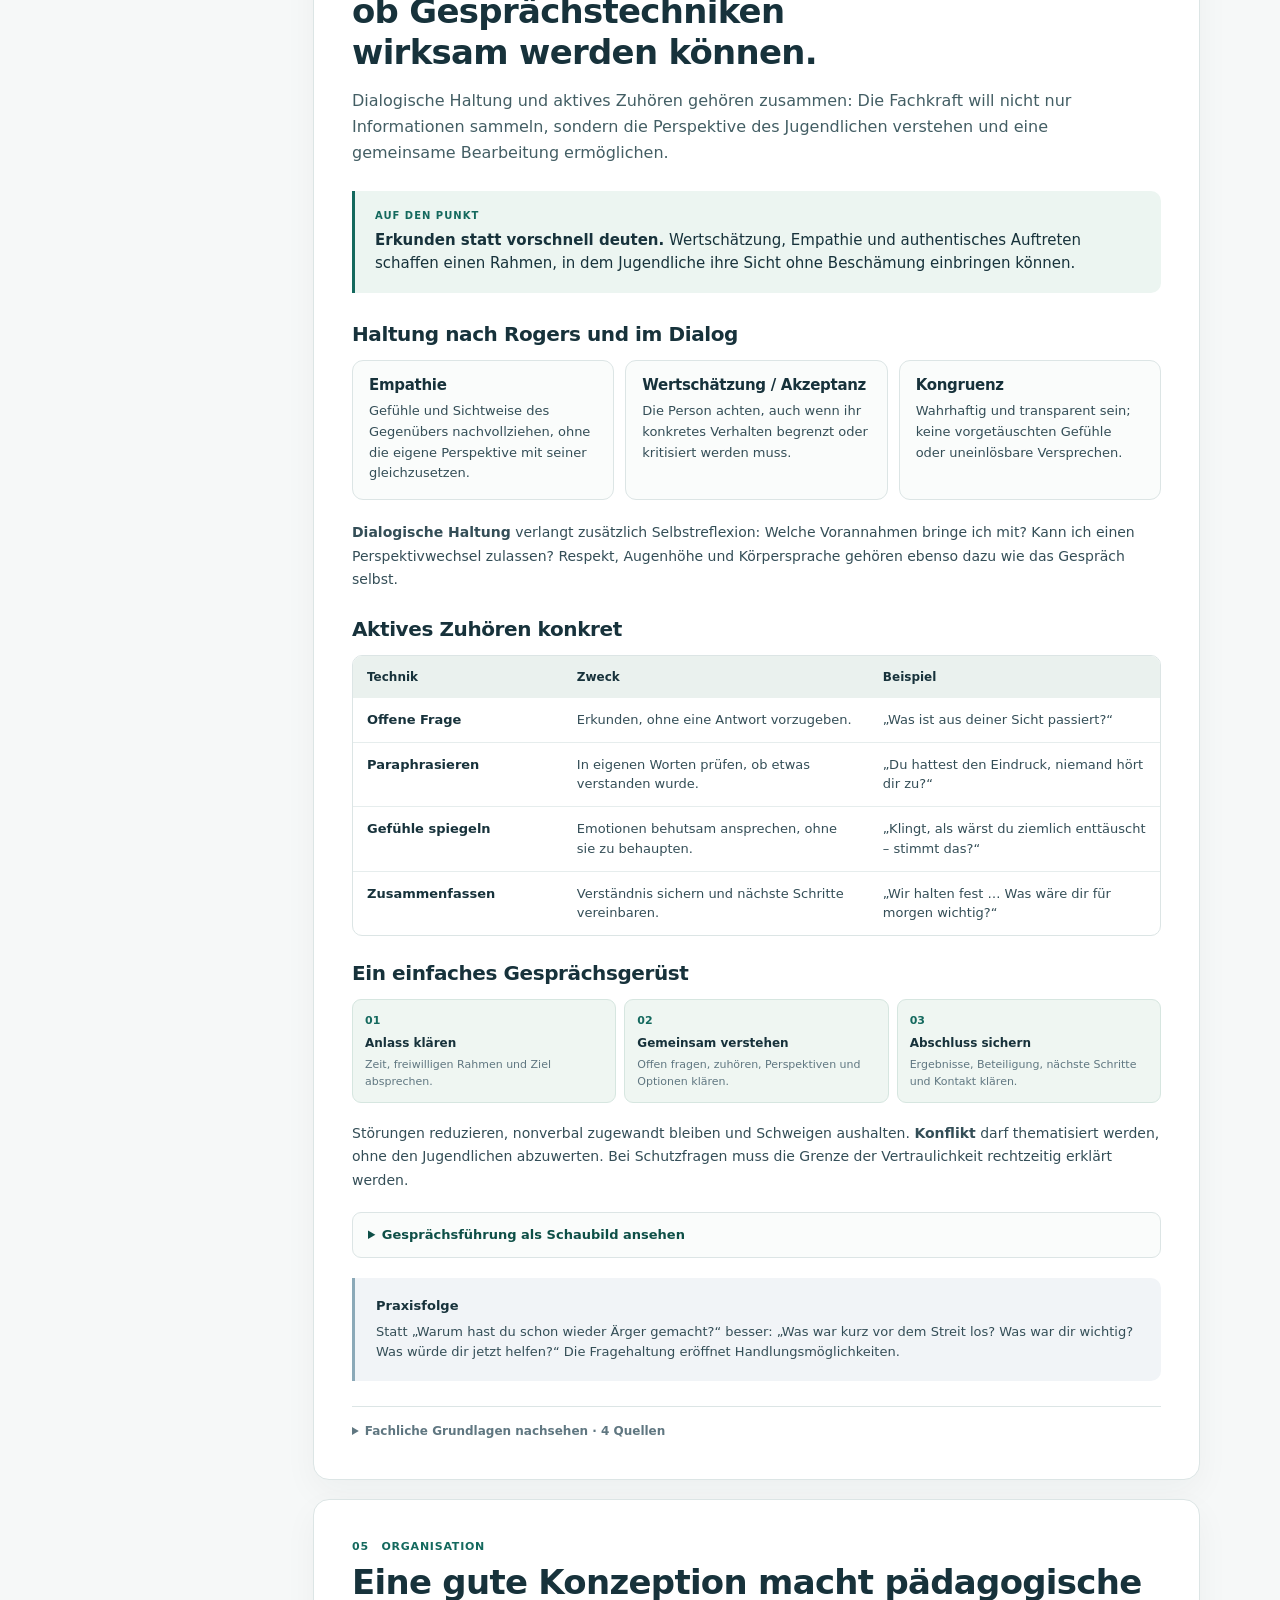
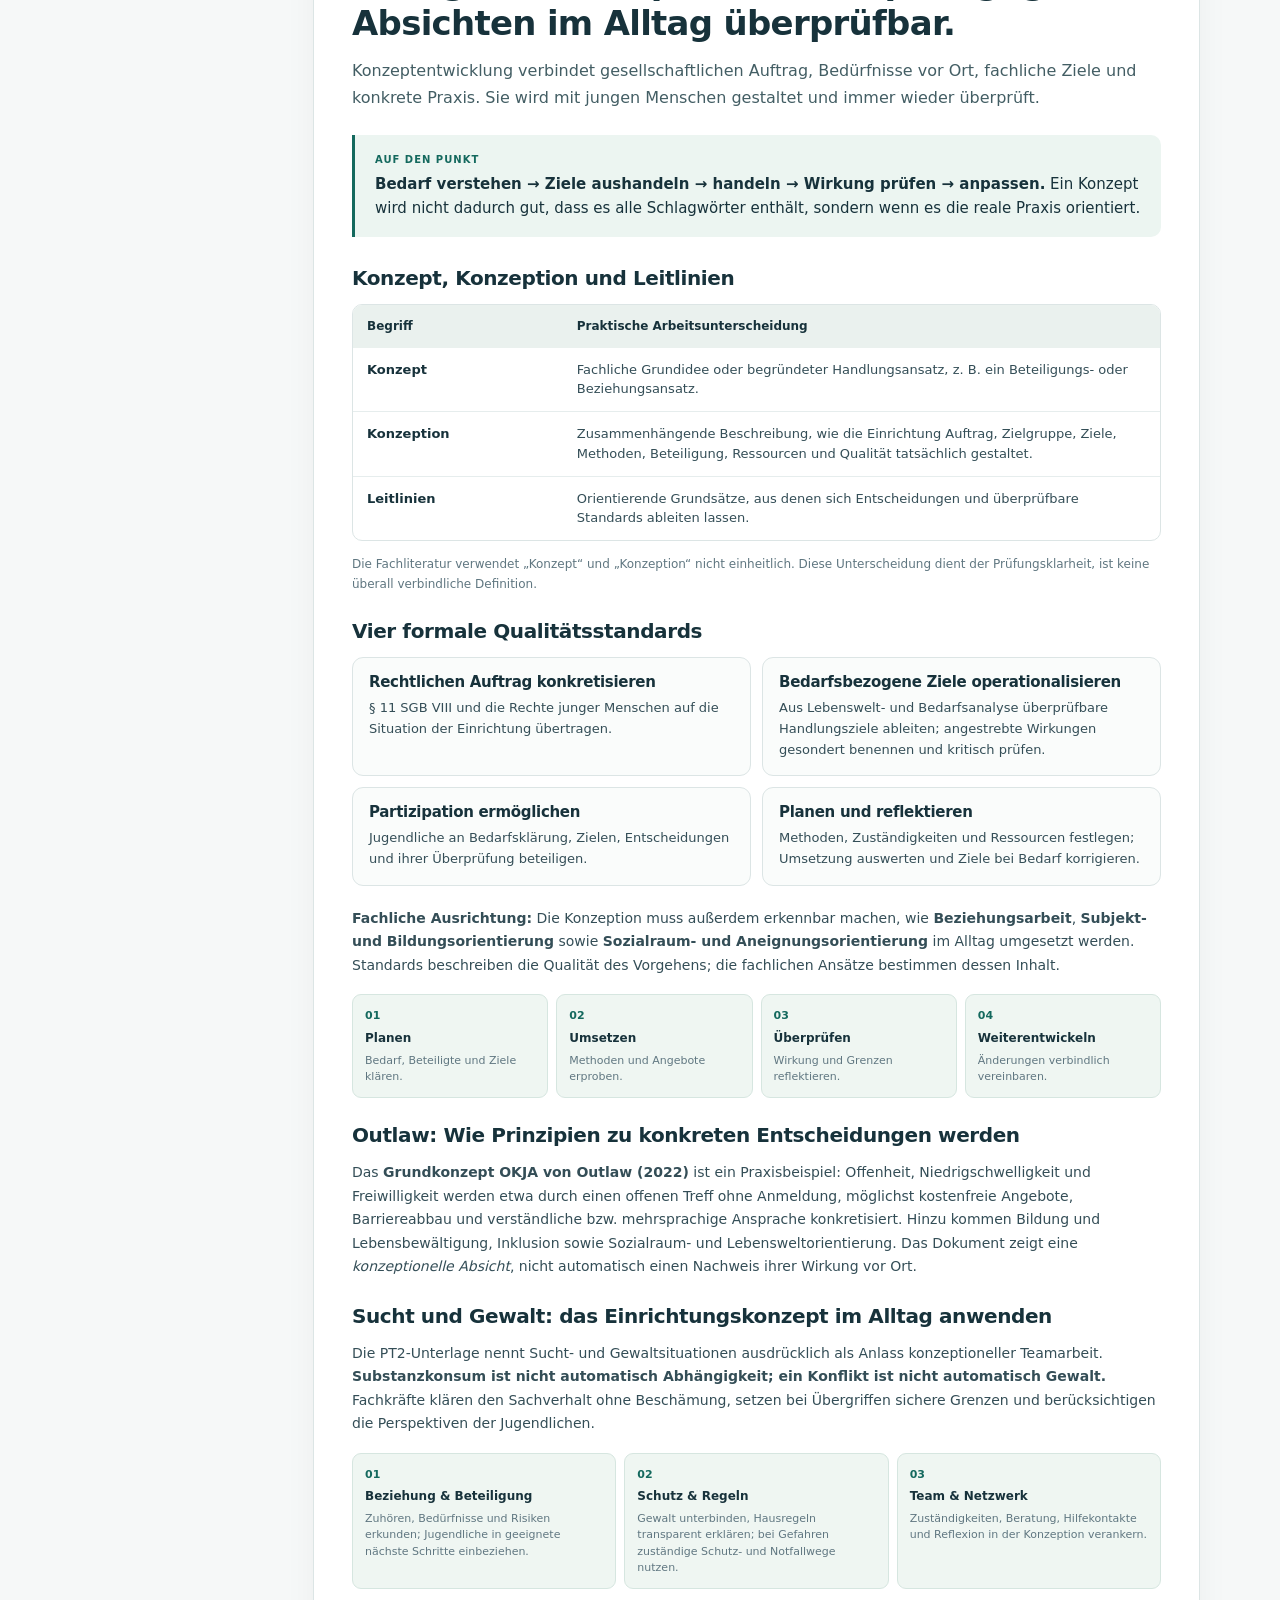
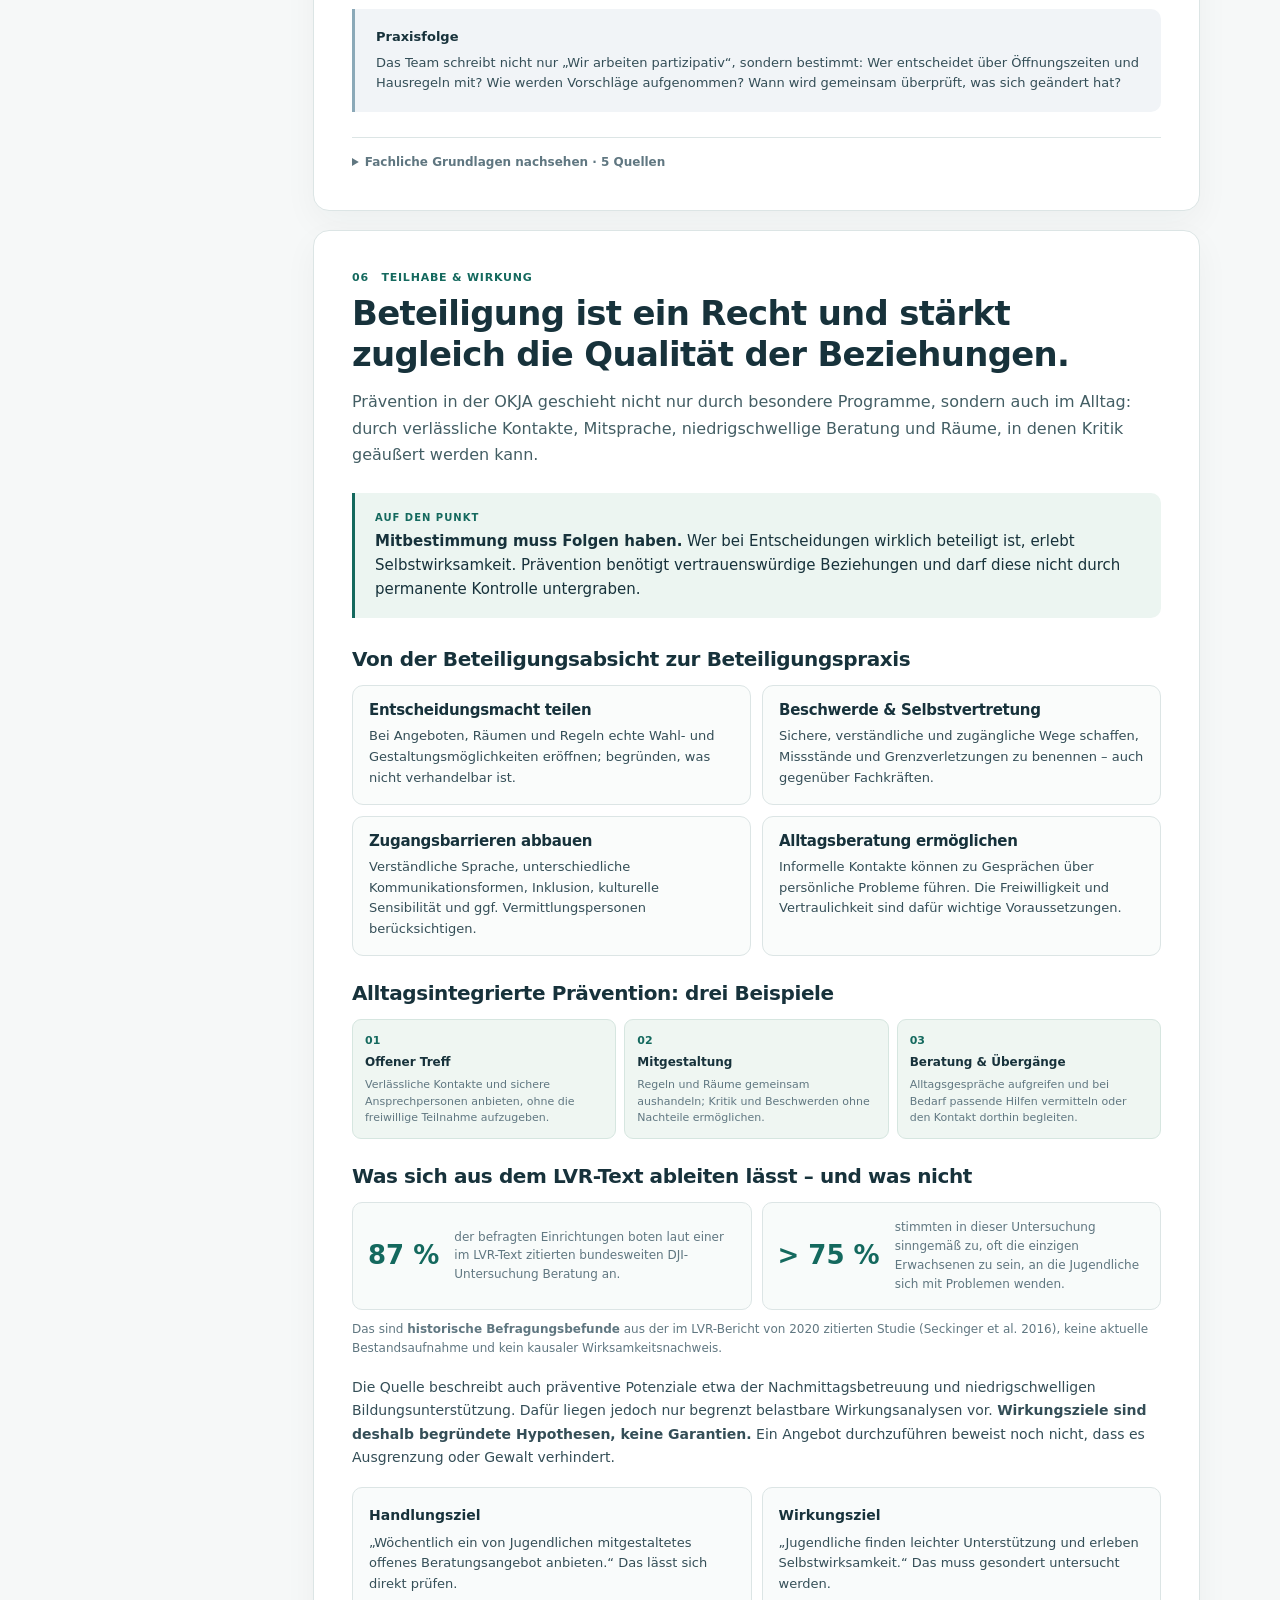
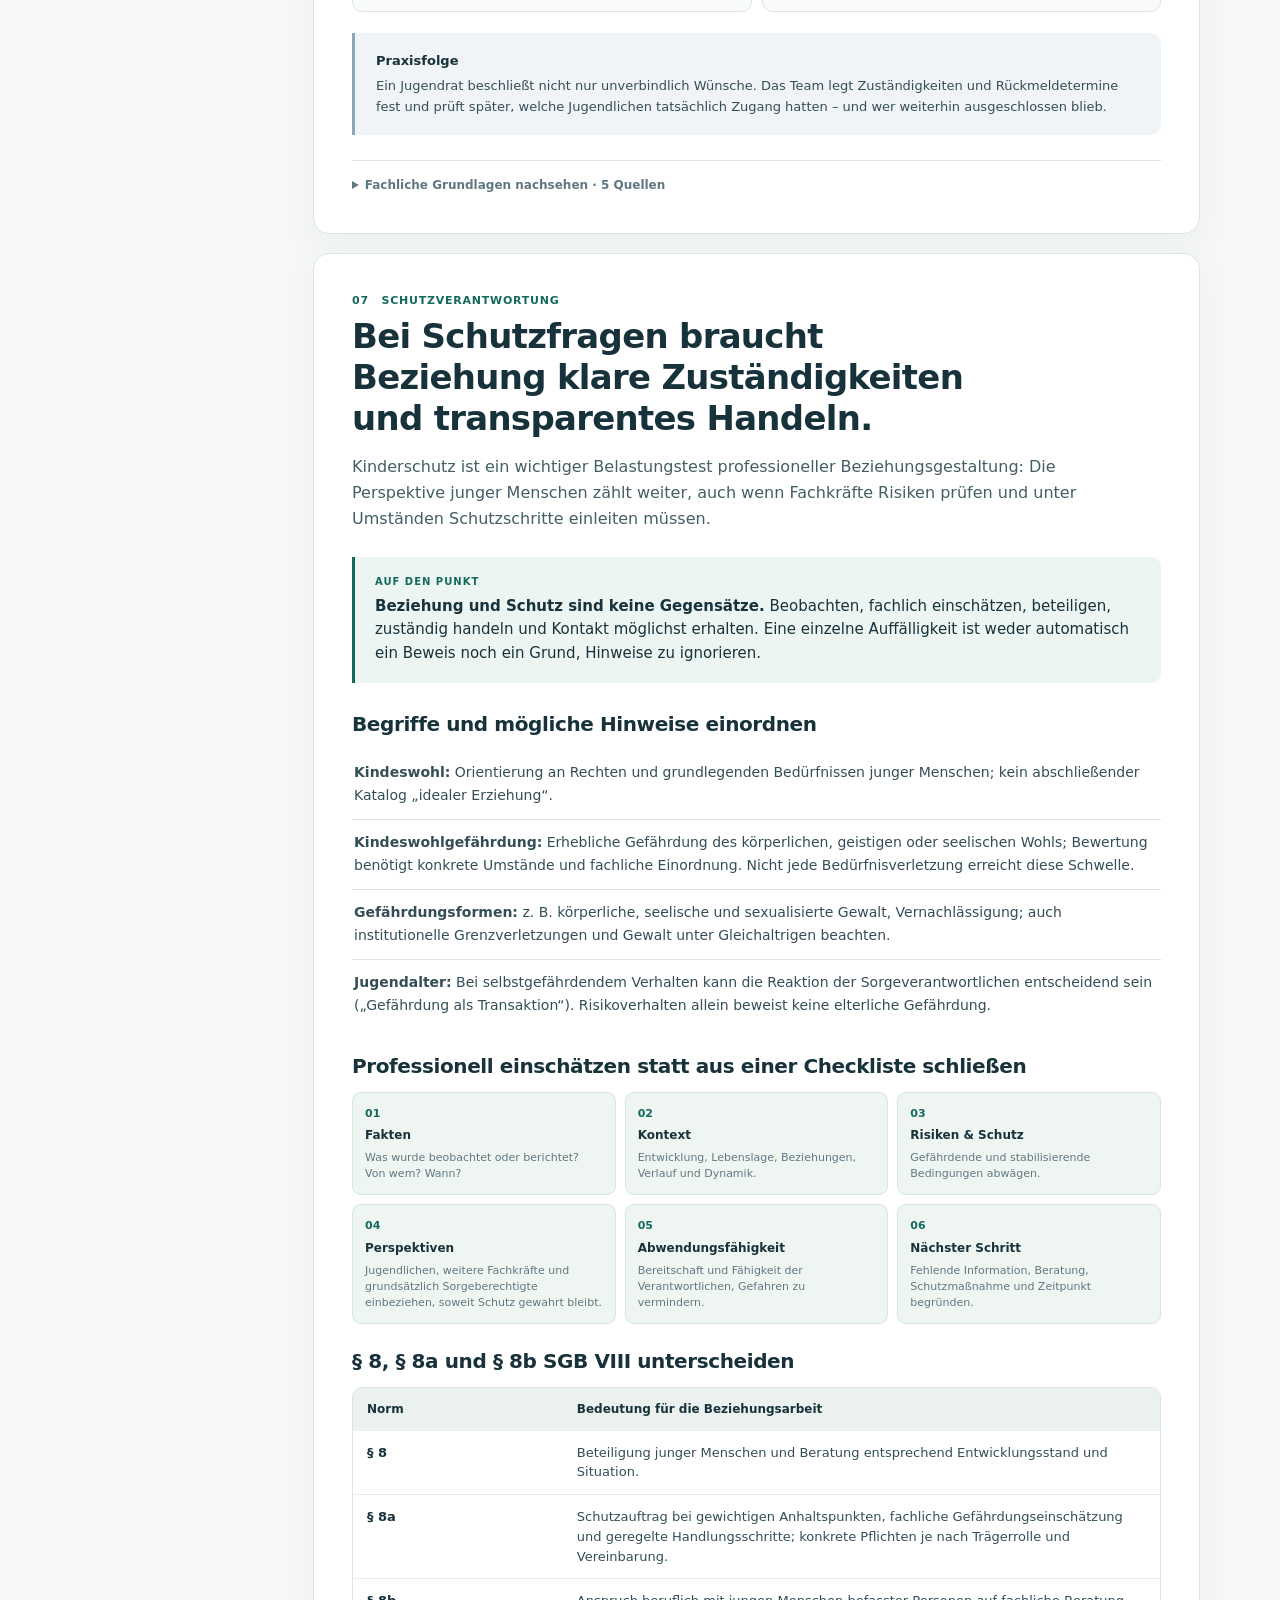
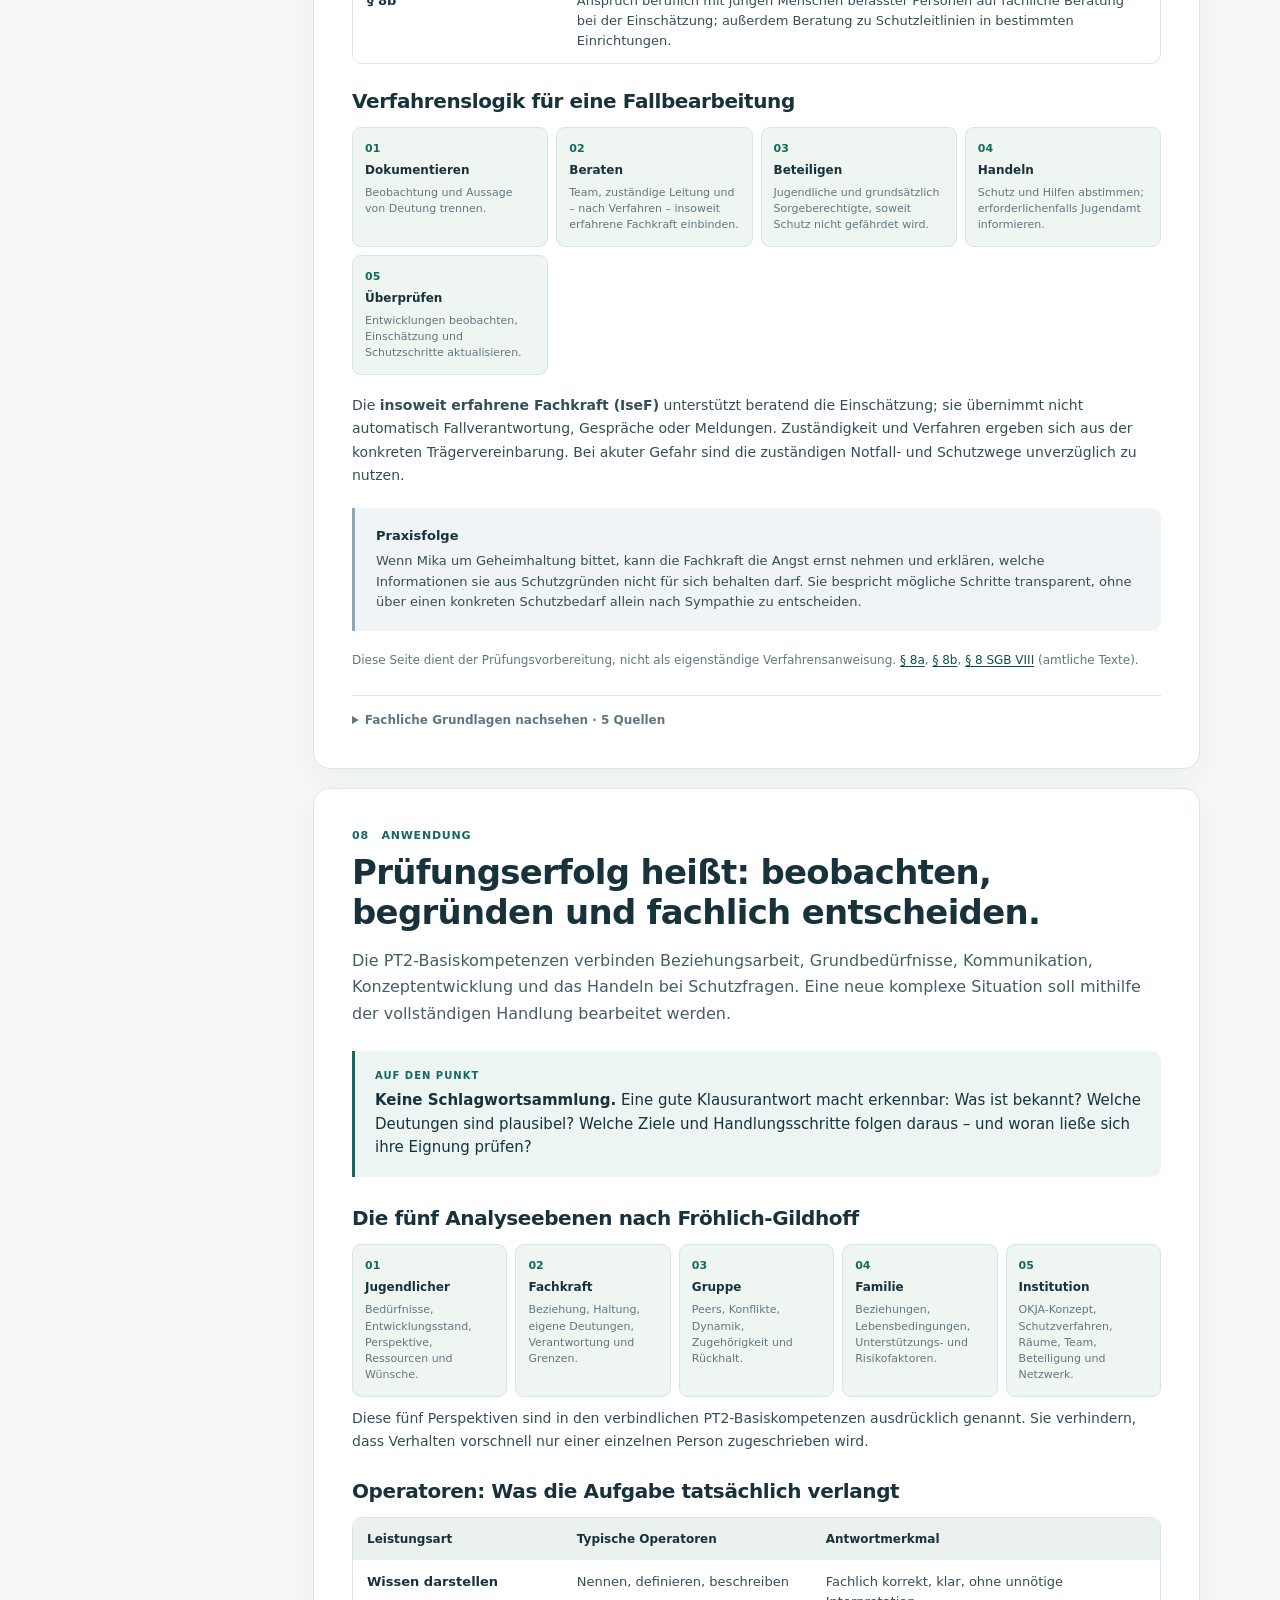
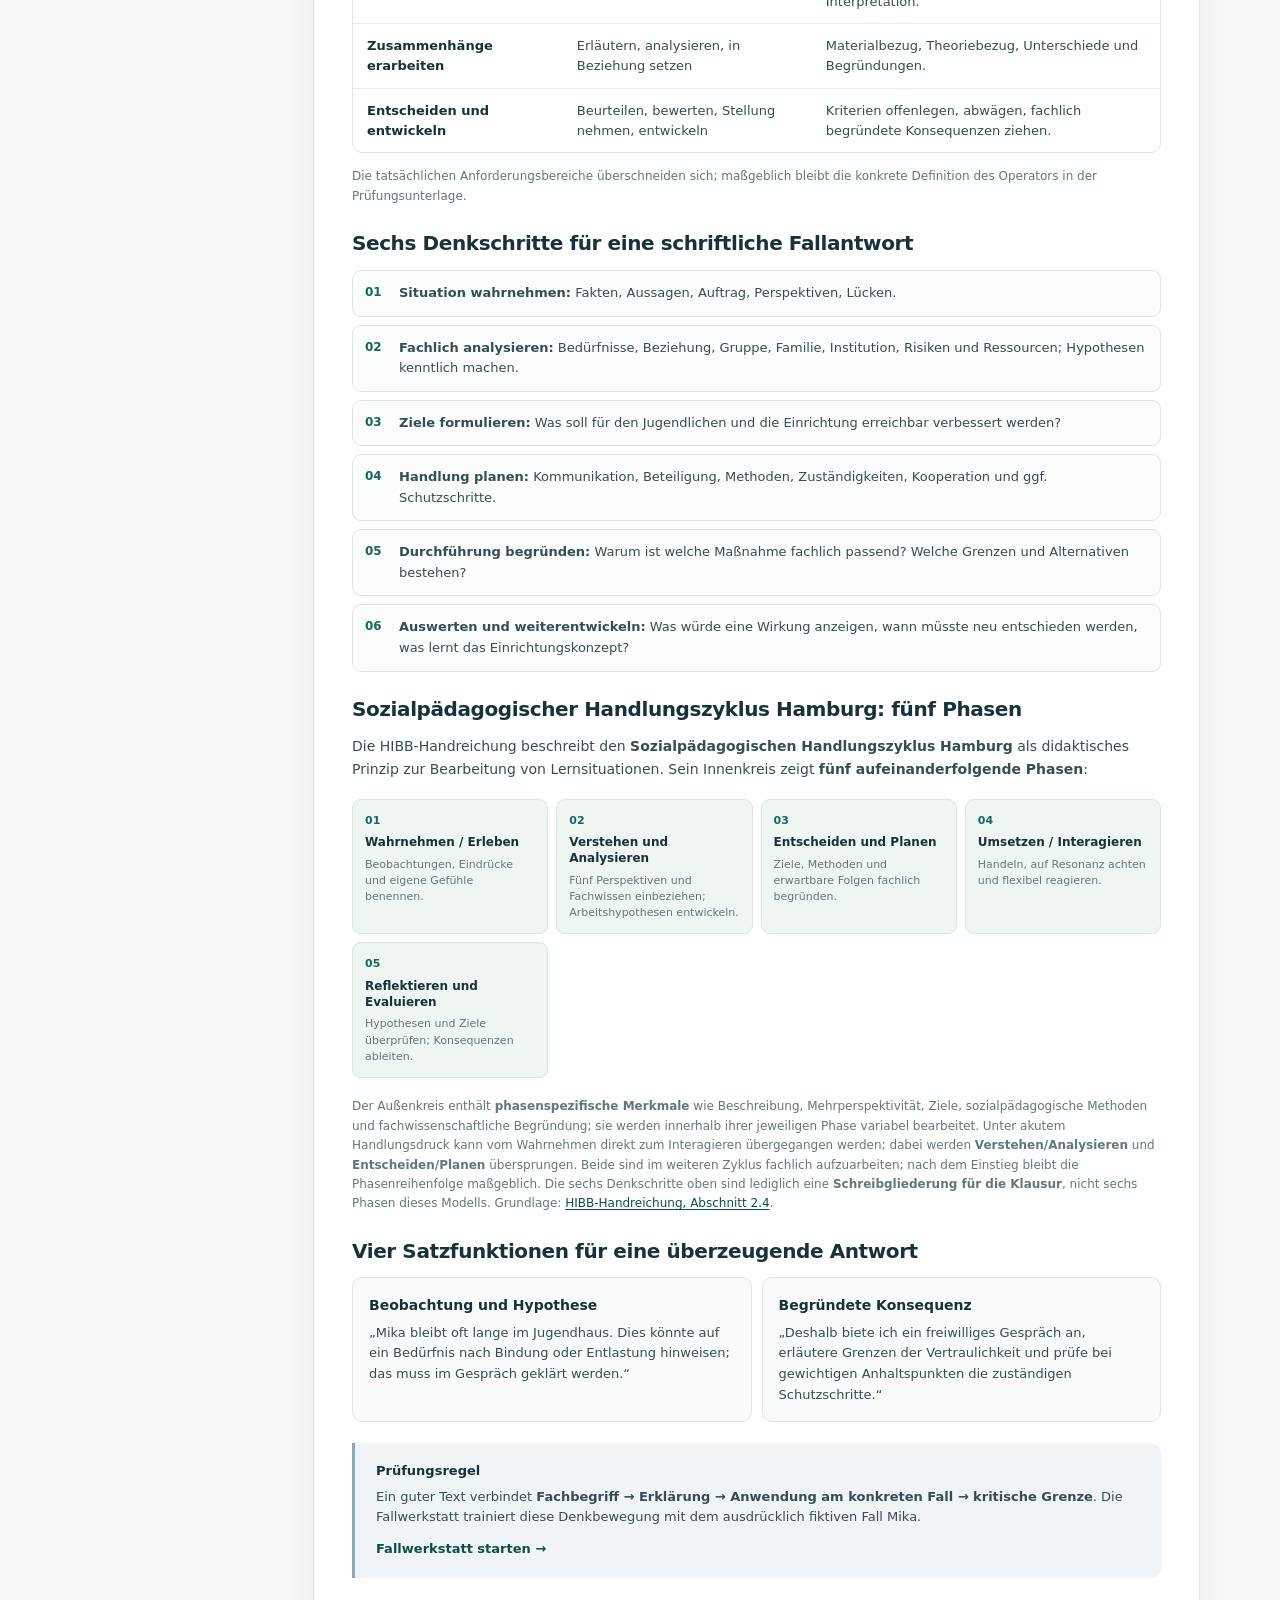
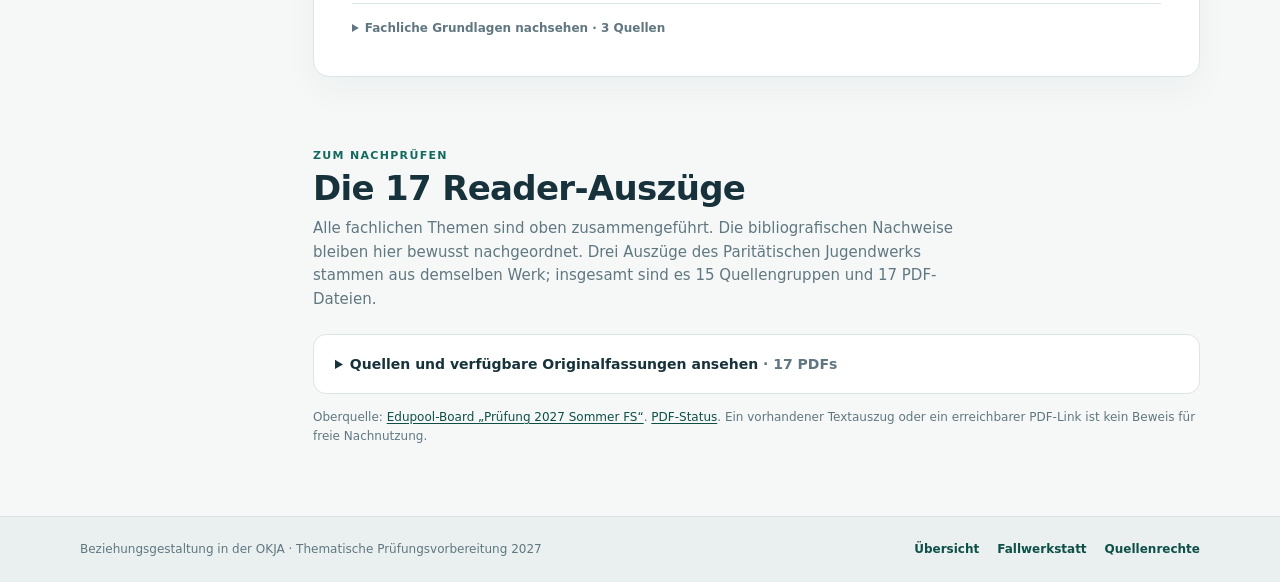
==== commit 2871e516: "fix(site): account for both skipped Hamburg cycle phases" ====
--- a/analyse.html
+++ b/analyse.html
@@ -308,7 +308,7 @@
               <div><span>04</span><strong>Umsetzen / Interagieren</strong><small>Handeln, auf Resonanz achten und flexibel reagieren.</small></div>
               <div><span>05</span><strong>Reflektieren und Evaluieren</strong><small>Hypothesen und Ziele überprüfen; Konsequenzen ableiten.</small></div>
             </div>
-            <p class="small-note">Der Außenkreis enthält <strong>phasenspezifische Merkmale</strong> wie Beschreibung, Mehrperspektivität, Ziele, sozialpädagogische Methoden und fachwissenschaftliche Begründung; sie werden innerhalb ihrer jeweiligen Phase variabel bearbeitet. Unter unmittelbarem Handlungsdruck kann eine Fachkraft zunächst interagieren, sollte aber ausgelassene Analyse nachholen. Die sechs Denkschritte oben sind lediglich eine <strong>Schreibgliederung für die Klausur</strong>, nicht sechs Phasen dieses Modells. Grundlage: <a href="https://hibb.hamburg.de/wp-content/uploads/sites/870/2024/09/P25107_Handreichung-Sozialpaedagogik_Web.pdf" target="_blank" rel="noopener noreferrer">HIBB-Handreichung, Abschnitt 2.4</a>.</p>
+            <p class="small-note">Der Außenkreis enthält <strong>phasenspezifische Merkmale</strong> wie Beschreibung, Mehrperspektivität, Ziele, sozialpädagogische Methoden und fachwissenschaftliche Begründung; sie werden innerhalb ihrer jeweiligen Phase variabel bearbeitet. Unter akutem Handlungsdruck kann vom Wahrnehmen direkt zum Interagieren übergegangen werden; dabei werden <strong>Verstehen/Analysieren</strong> und <strong>Entscheiden/Planen</strong> übersprungen. Beide sind im weiteren Zyklus fachlich aufzuarbeiten; nach dem Einstieg bleibt die Phasenreihenfolge maßgeblich. Die sechs Denkschritte oben sind lediglich eine <strong>Schreibgliederung für die Klausur</strong>, nicht sechs Phasen dieses Modells. Grundlage: <a href="https://hibb.hamburg.de/wp-content/uploads/sites/870/2024/09/P25107_Handreichung-Sozialpaedagogik_Web.pdf" target="_blank" rel="noopener noreferrer">HIBB-Handreichung, Abschnitt 2.4</a>.</p>
             <h3>Vier Satzfunktionen für eine überzeugende Antwort</h3>
             <div class="contrast-pair">
               <div><strong>Beobachtung und Hypothese</strong><p>„Mika bleibt oft lange im Jugendhaus. Dies könnte auf ein Bedürfnis nach Bindung oder Entlastung hinweisen; das muss im Gespräch geklärt werden.“</p></div>
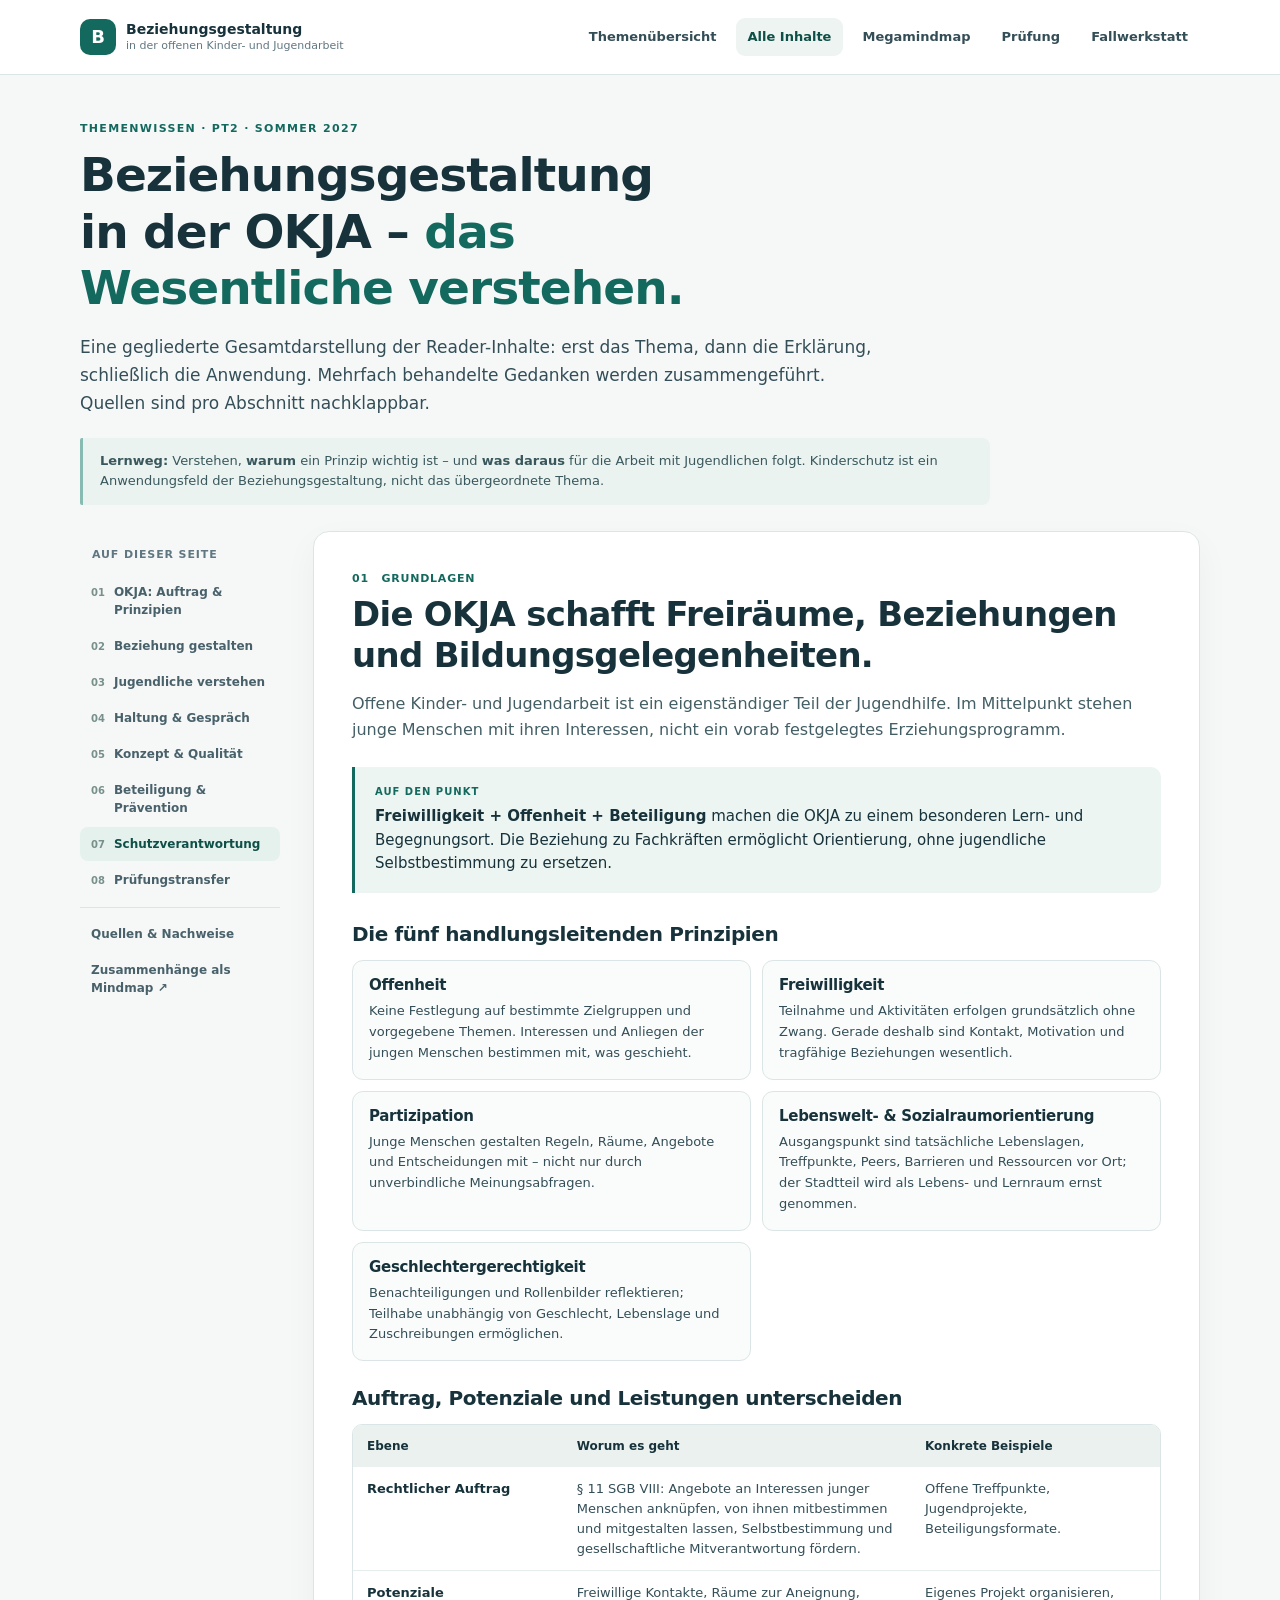
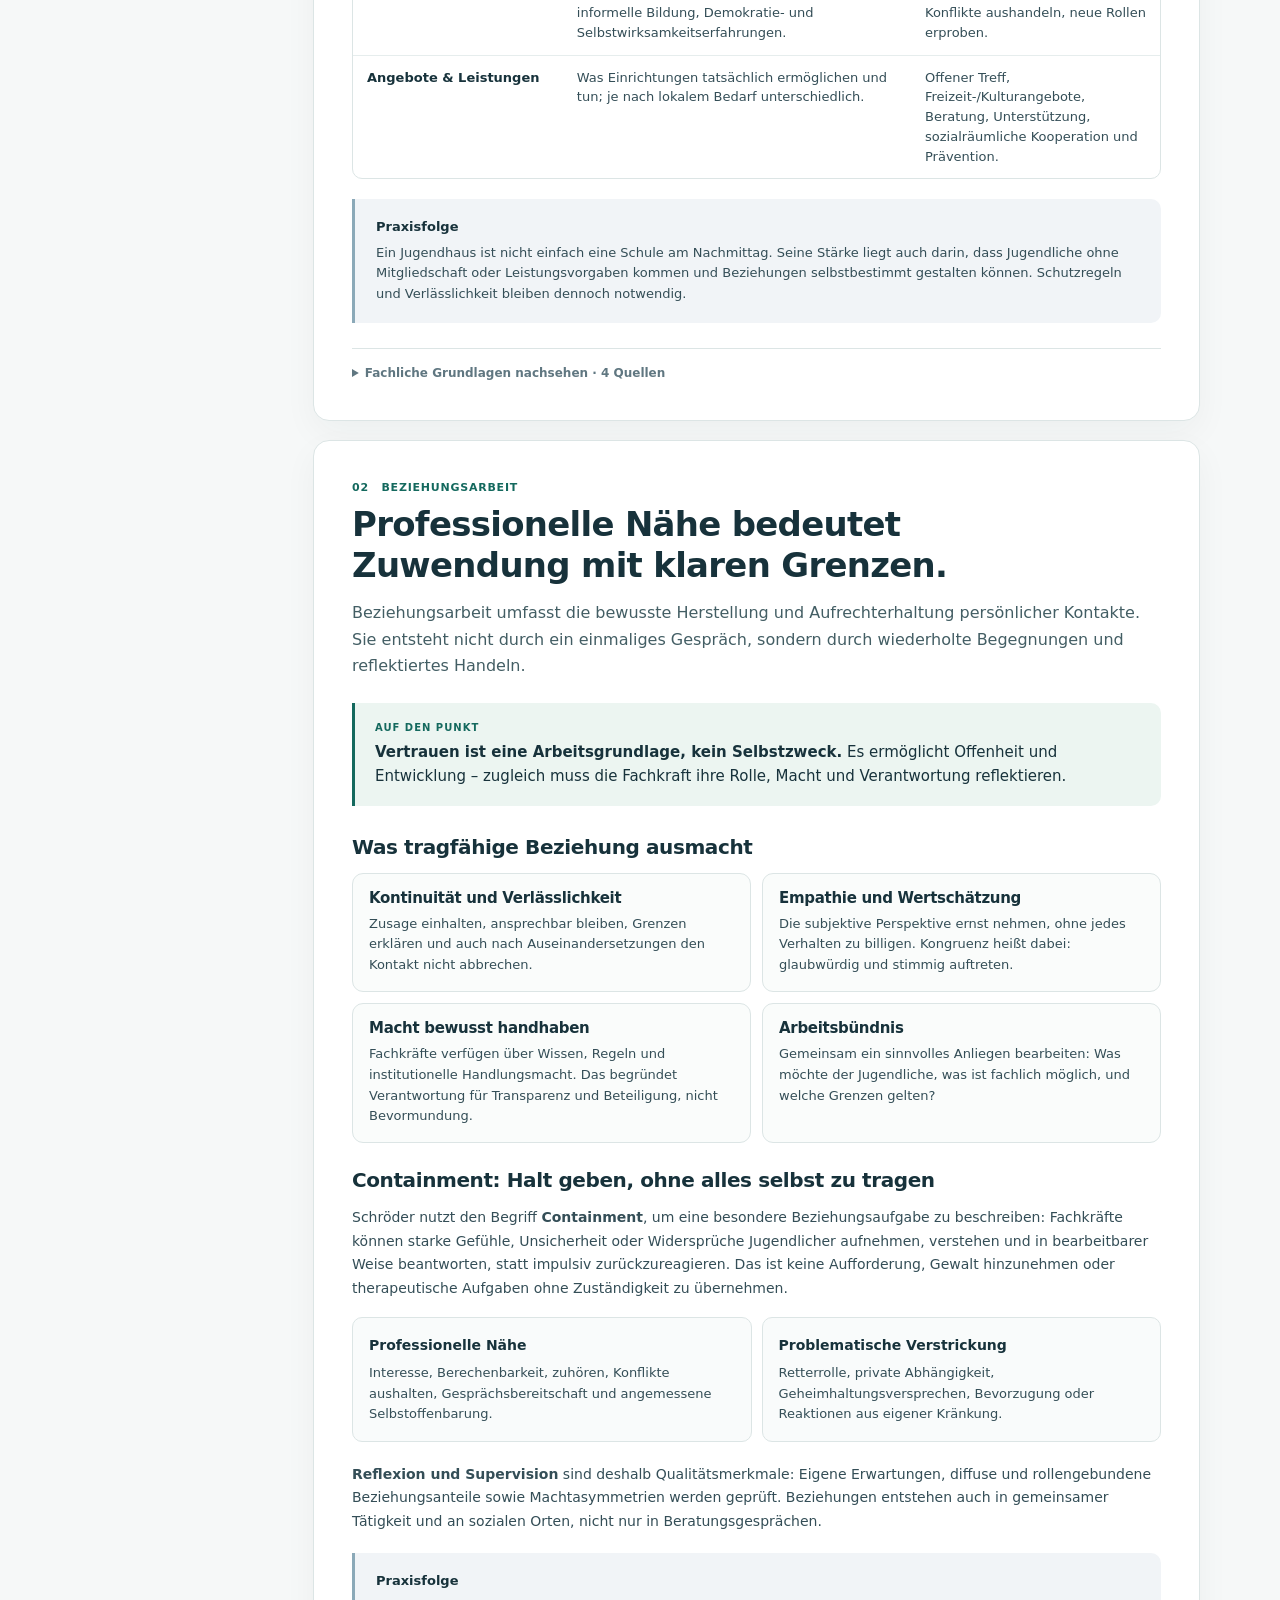
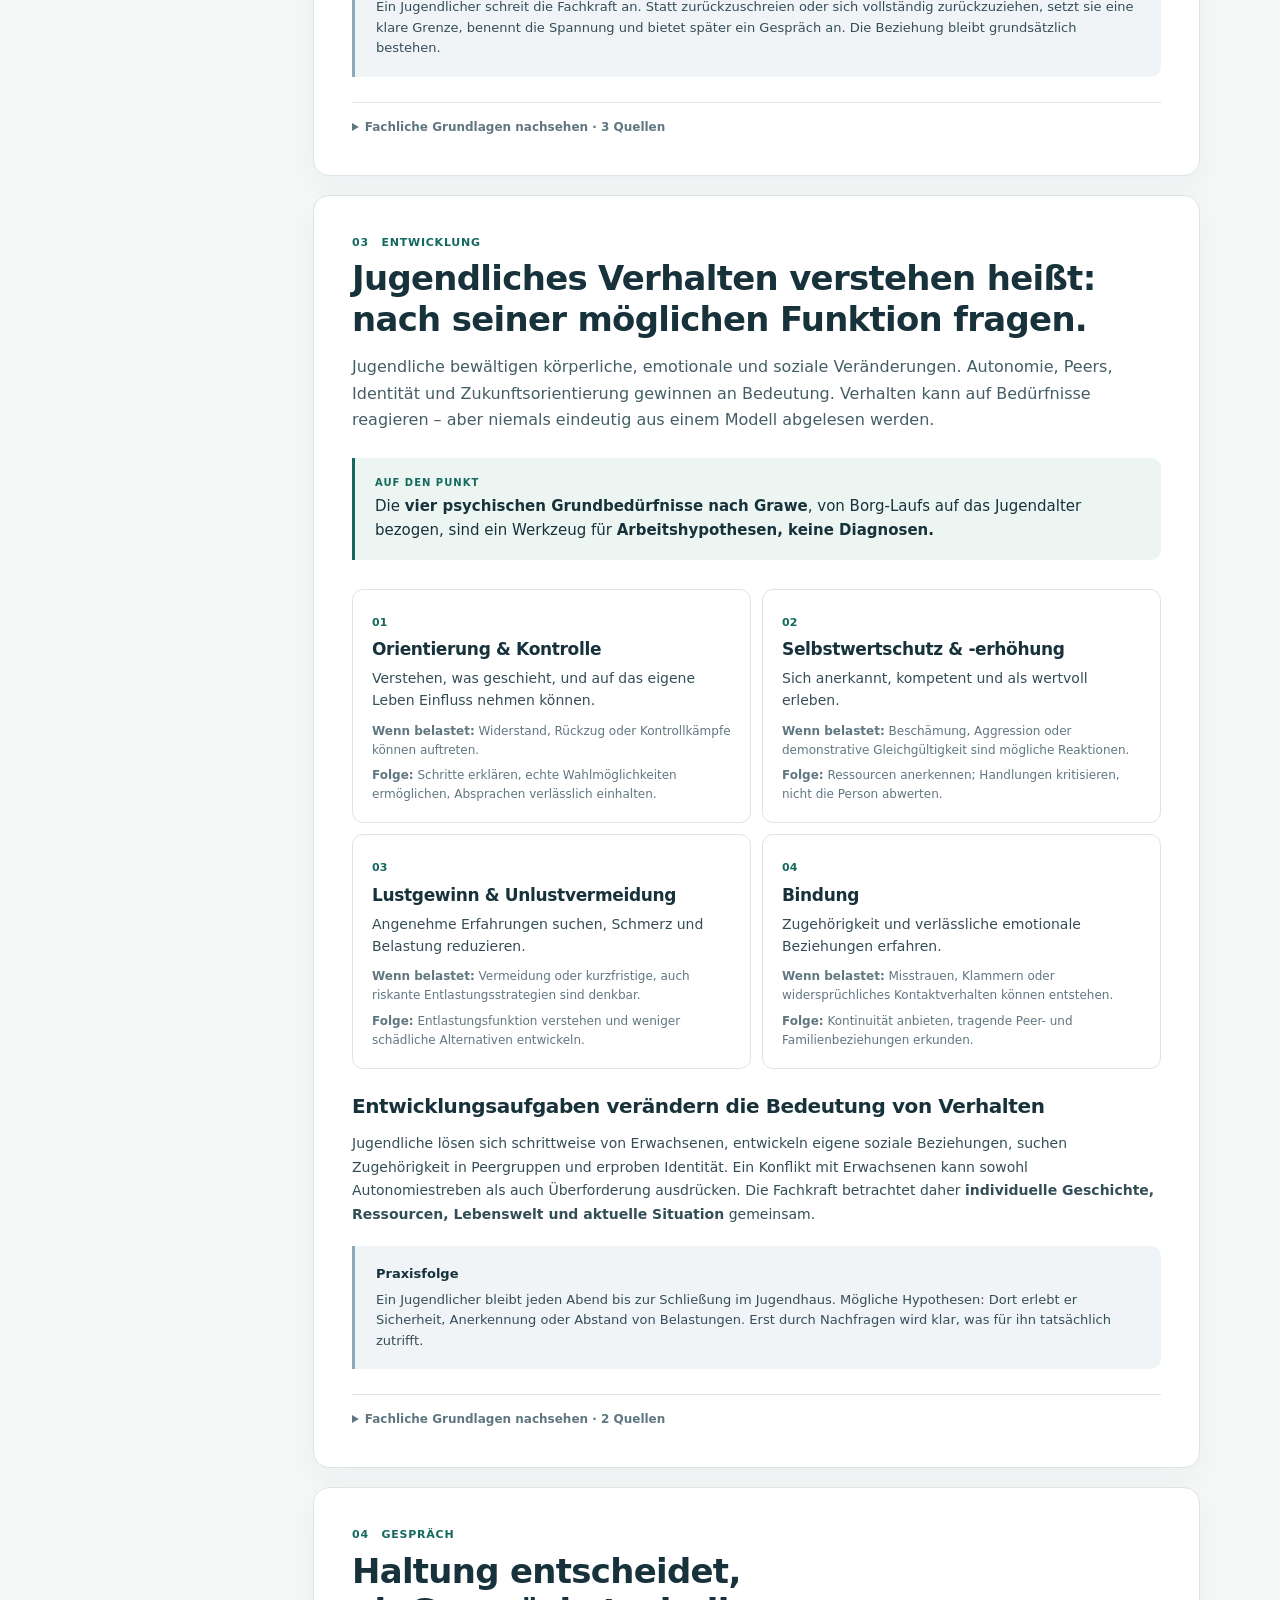
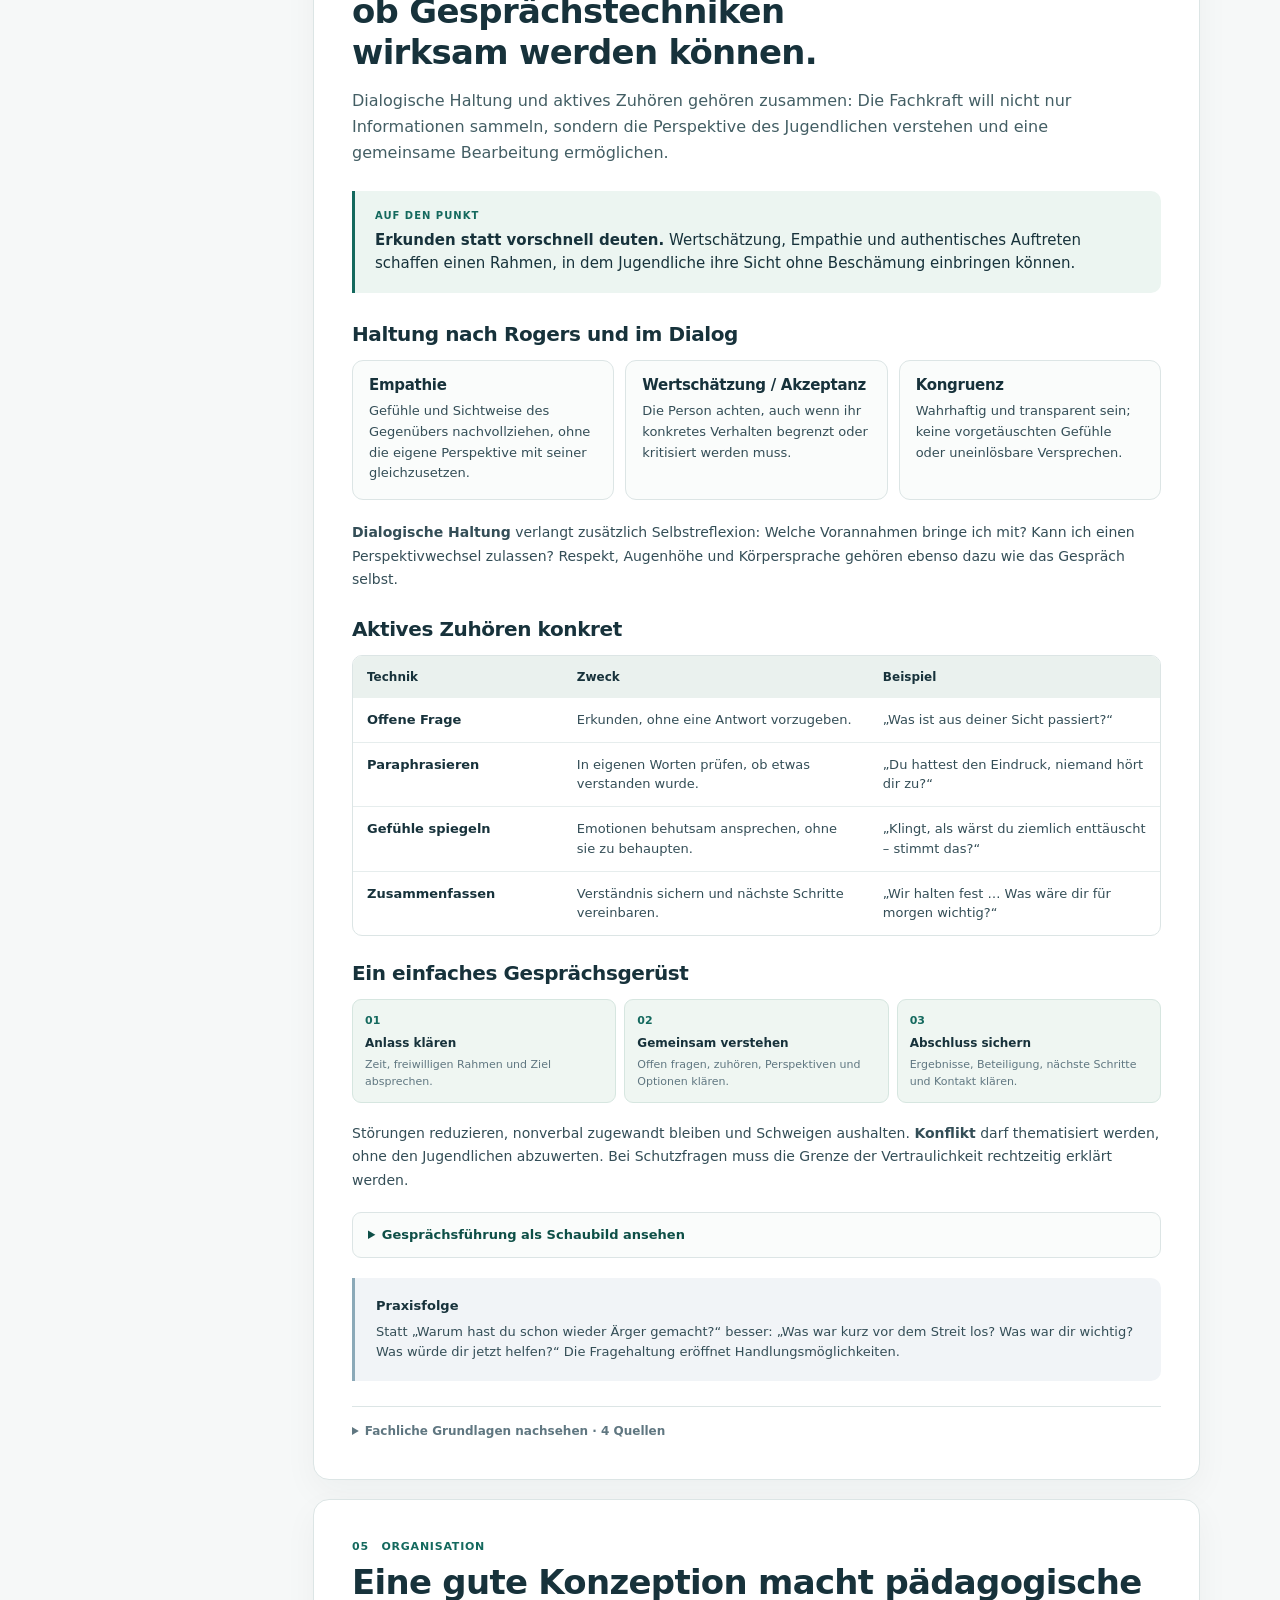
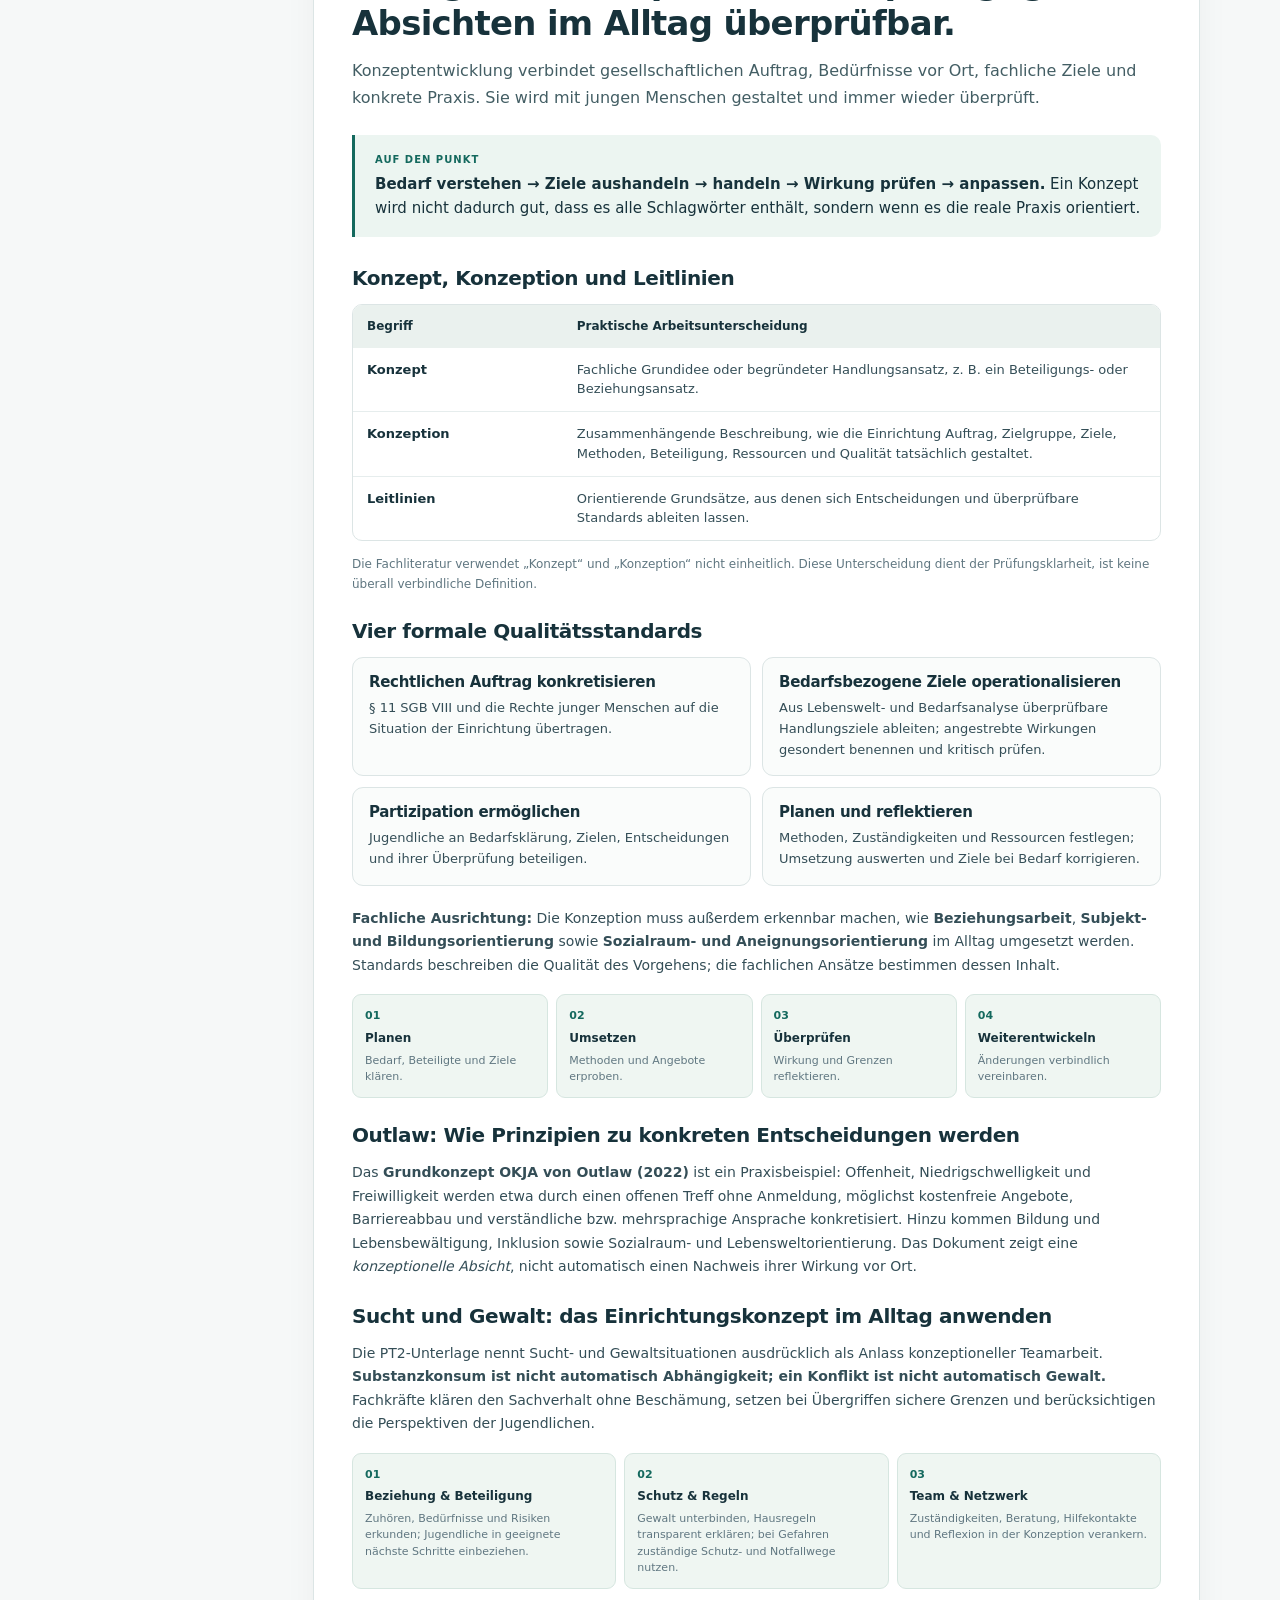
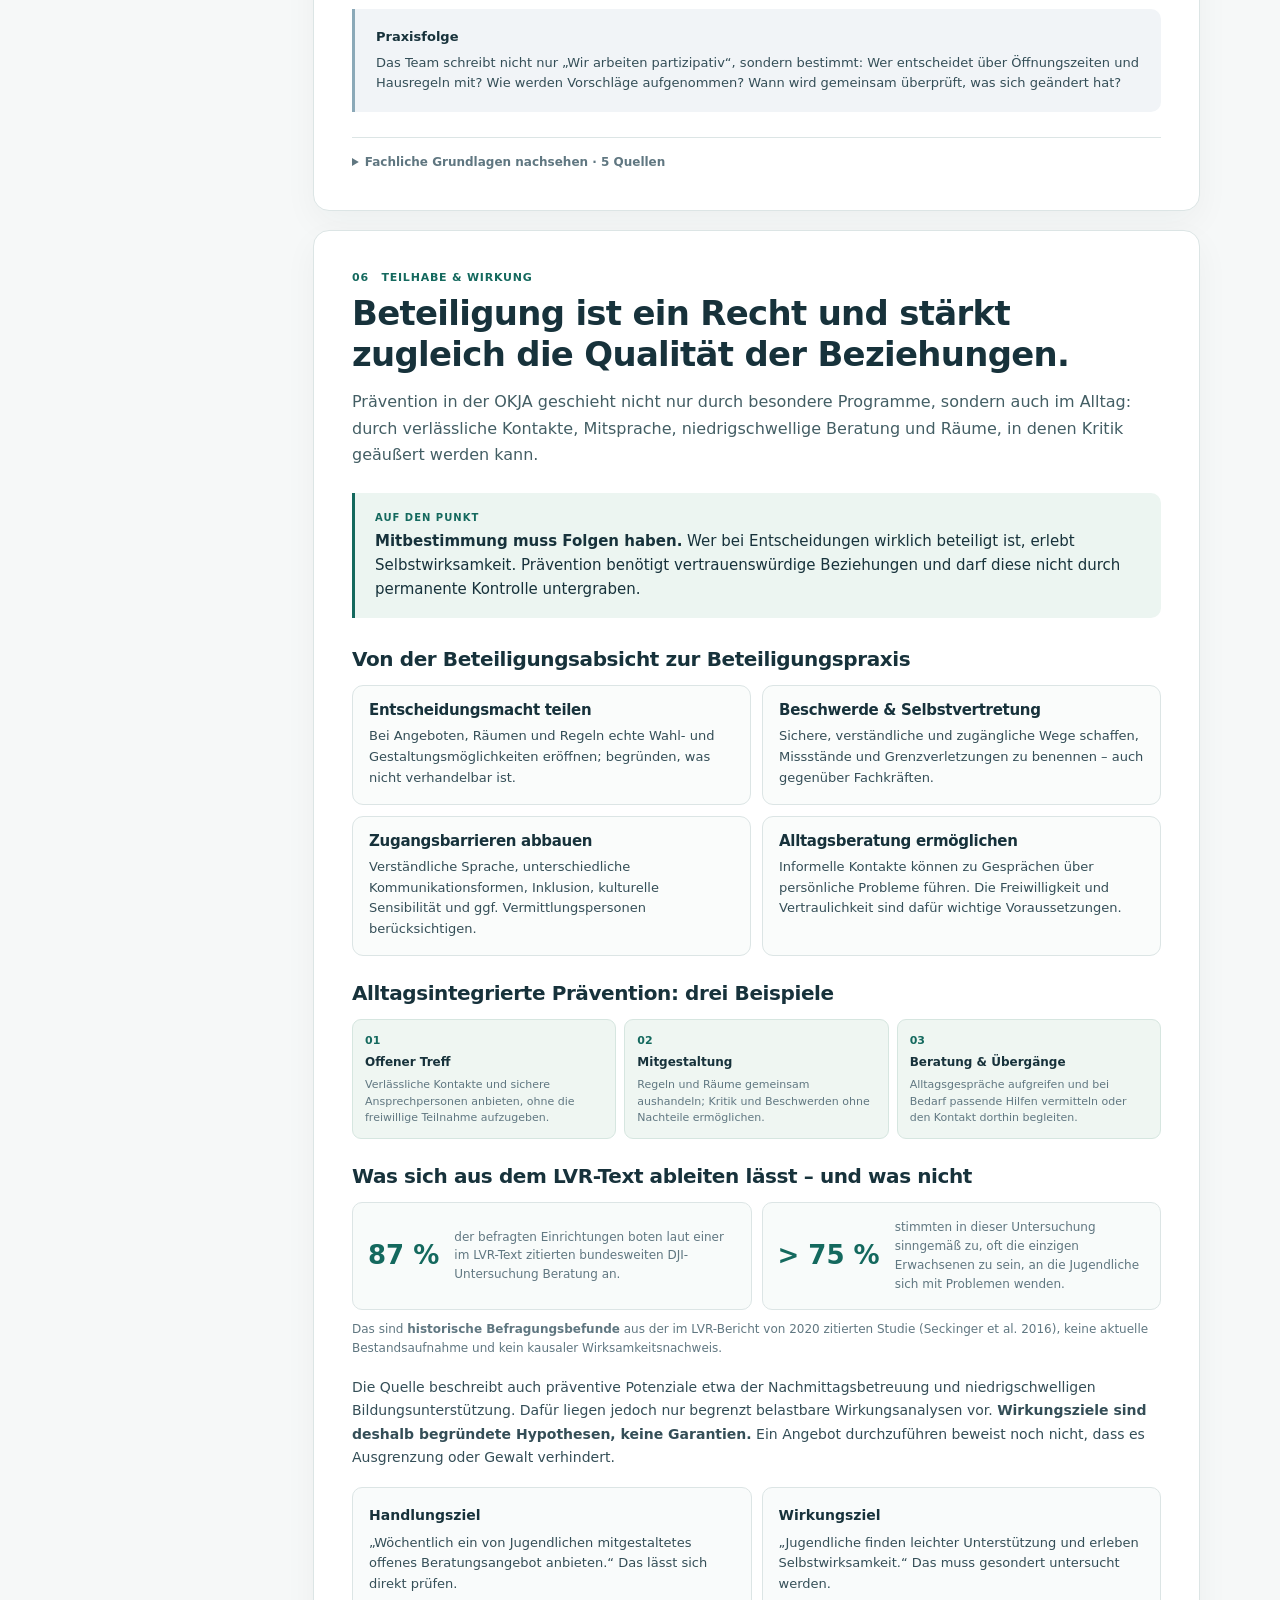
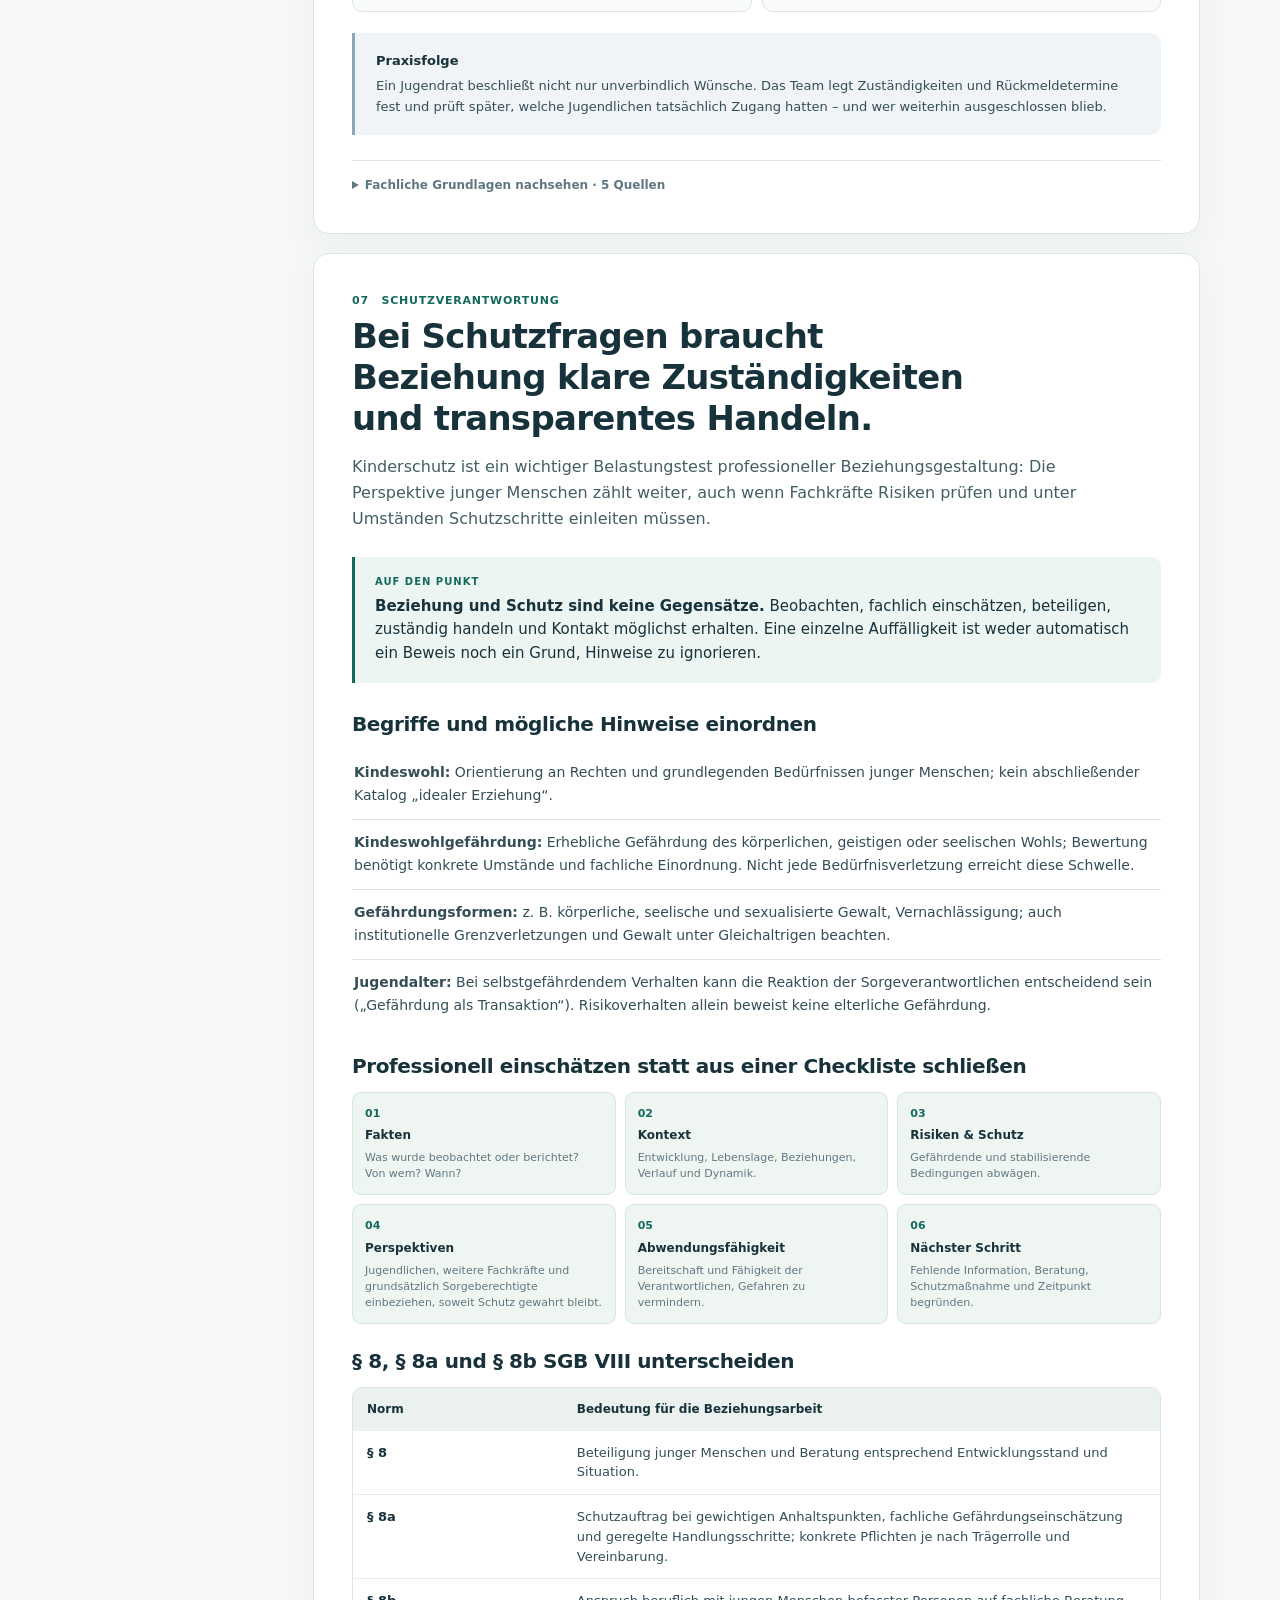
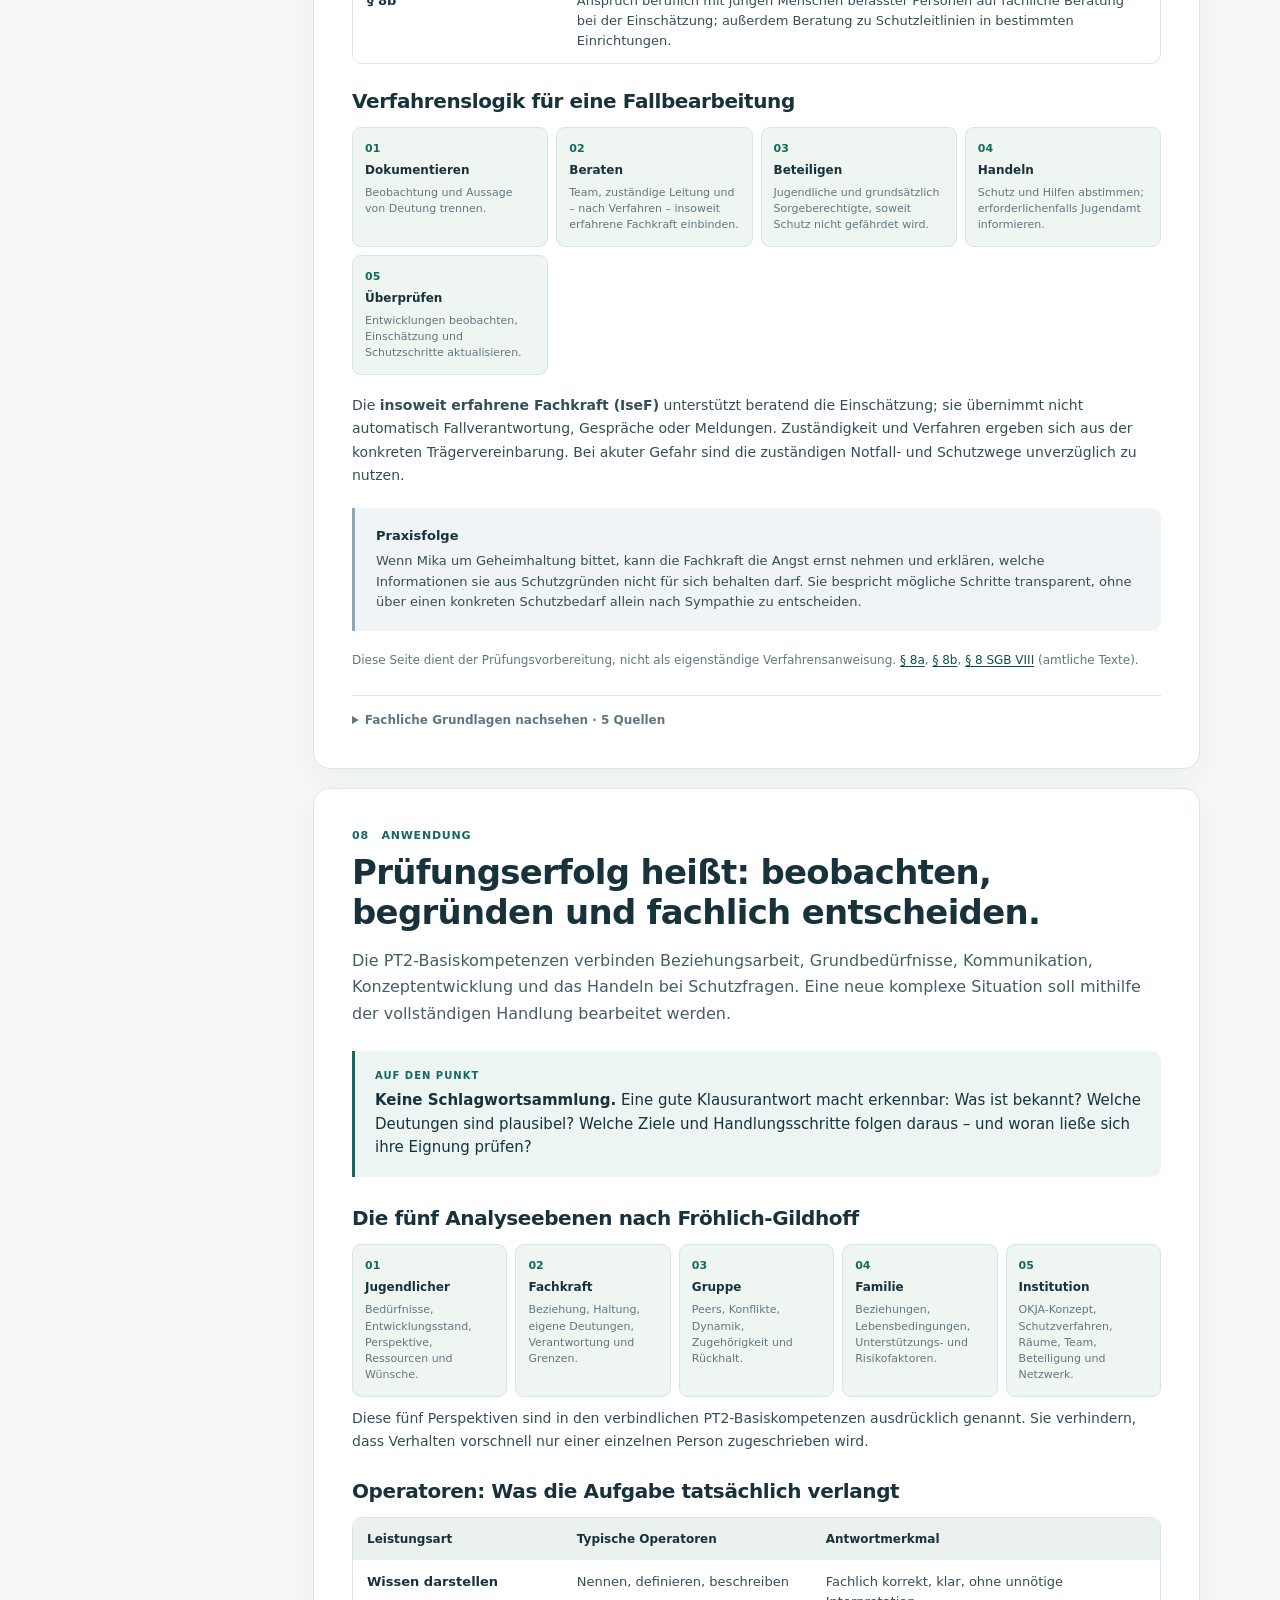
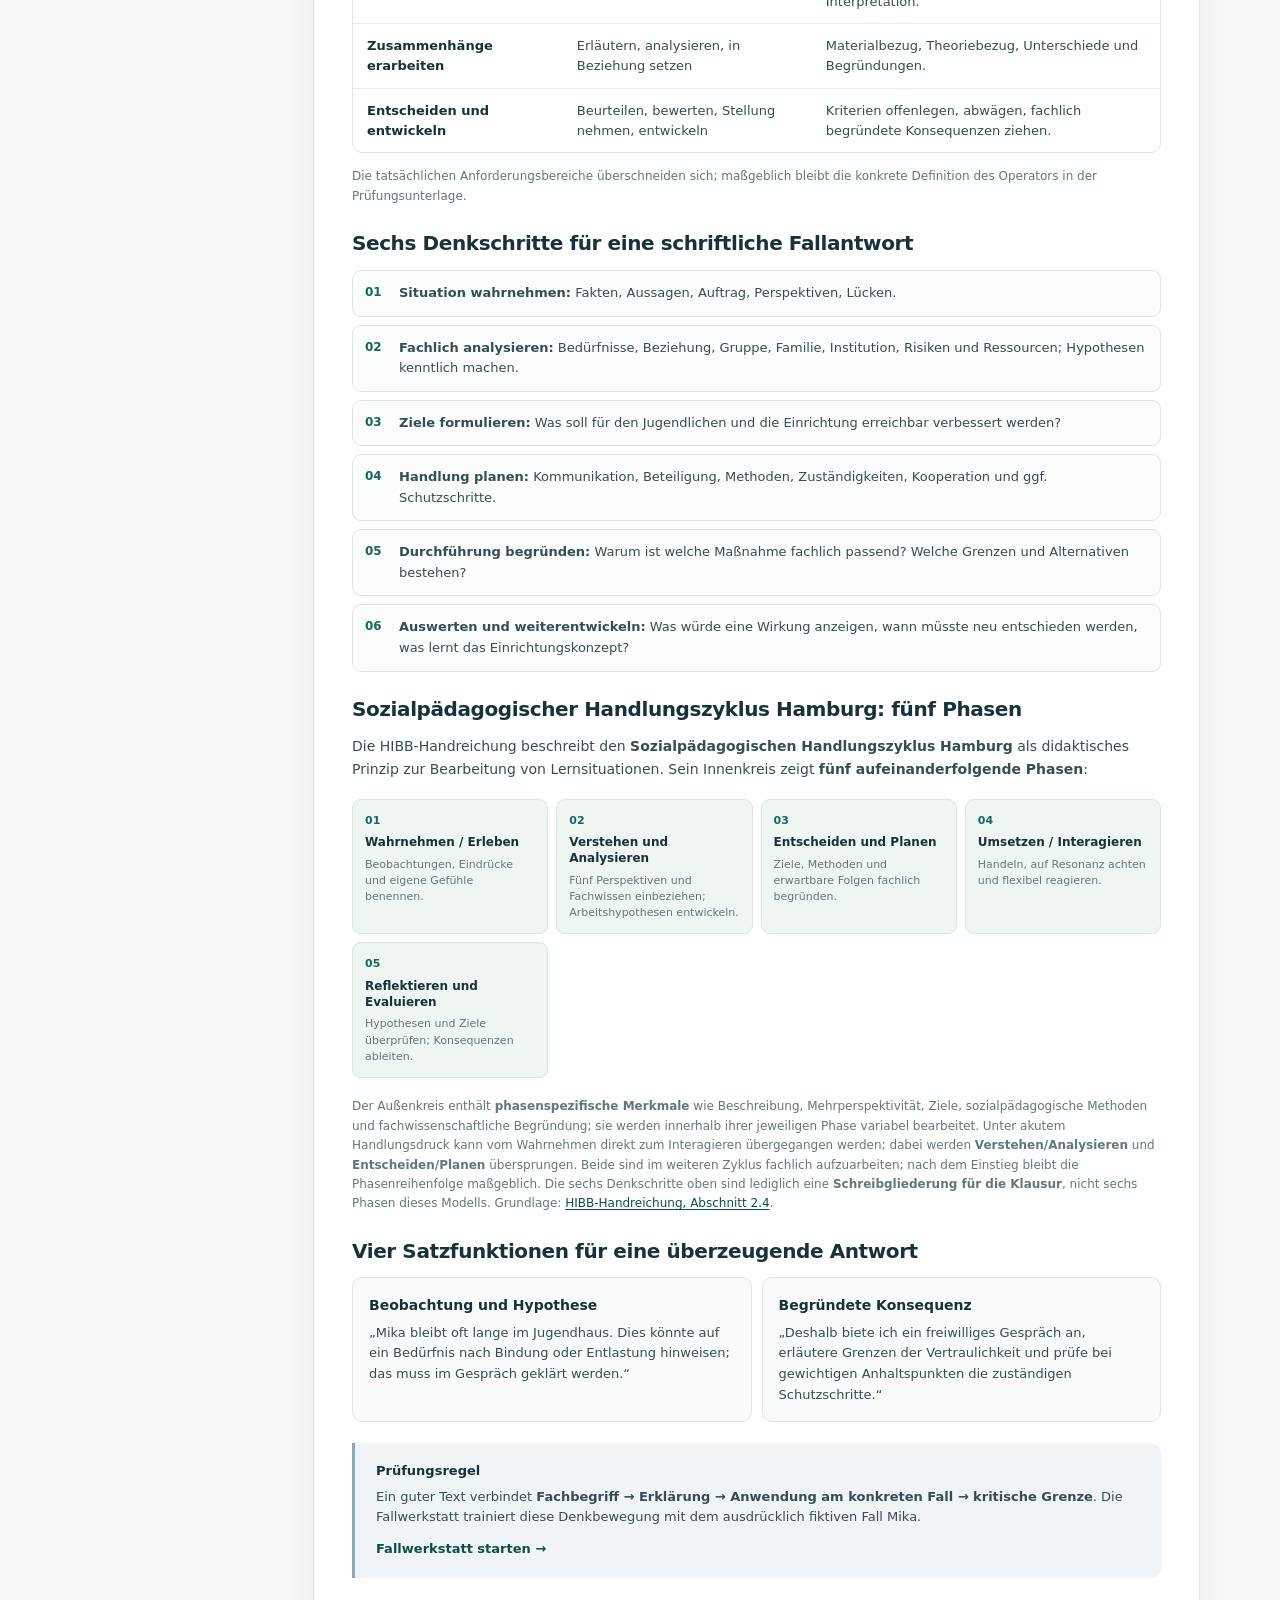
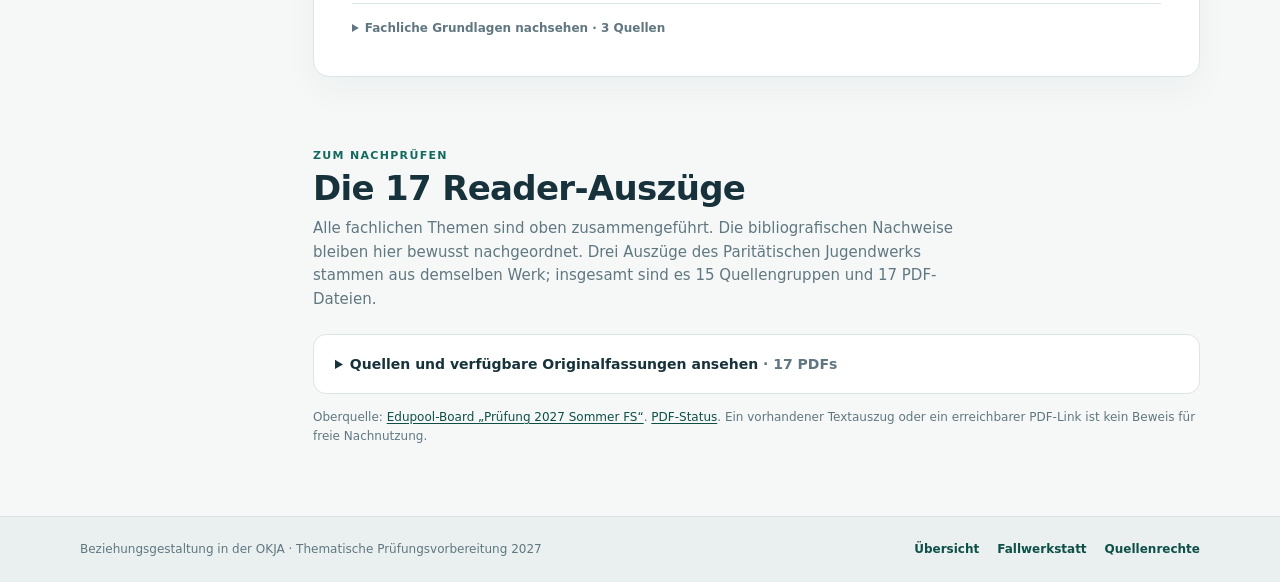
==== commit df7711ee: "feat(site): verlinkte LF6-Megamindmap der OKJA integrieren" ====
--- a/analyse.html
+++ b/analyse.html
@@ -16,6 +16,7 @@
       <nav class="topnav" aria-label="Hauptnavigation">
         <a href="index.html#themen">Themenübersicht</a>
         <a href="#okja" aria-current="page">Alle Inhalte</a>
+        <a href="mindmap.html">Megamindmap</a>
         <a href="#pruefung">Prüfung</a>
         <a href="fallwerkstatt.html">Fallwerkstatt</a>
       </nav>
@@ -42,6 +43,7 @@
             <a href="#schutz"><span>07</span> Schutzverantwortung</a>
             <a href="#pruefung"><span>08</span> Prüfungstransfer</a>
             <a class="nav-secondary" href="#quellen">Quellen & Nachweise</a>
+            <a href="mindmap.html">Zusammenhänge als Mindmap ↗</a>
           </nav>
         </aside>
 
@@ -335,4 +337,4 @@
   </main>
   <footer class="site-footer"><div class="container footer-inner"><span>Beziehungsgestaltung in der OKJA · Thematische Prüfungsvorbereitung 2027</span><nav aria-label="Fußnavigation"><a href="index.html">Übersicht</a><a href="fallwerkstatt.html">Fallwerkstatt</a><a href="RECHTE.md">Quellenrechte</a></nav></div></footer>
 </body>
-</html>+</html>
